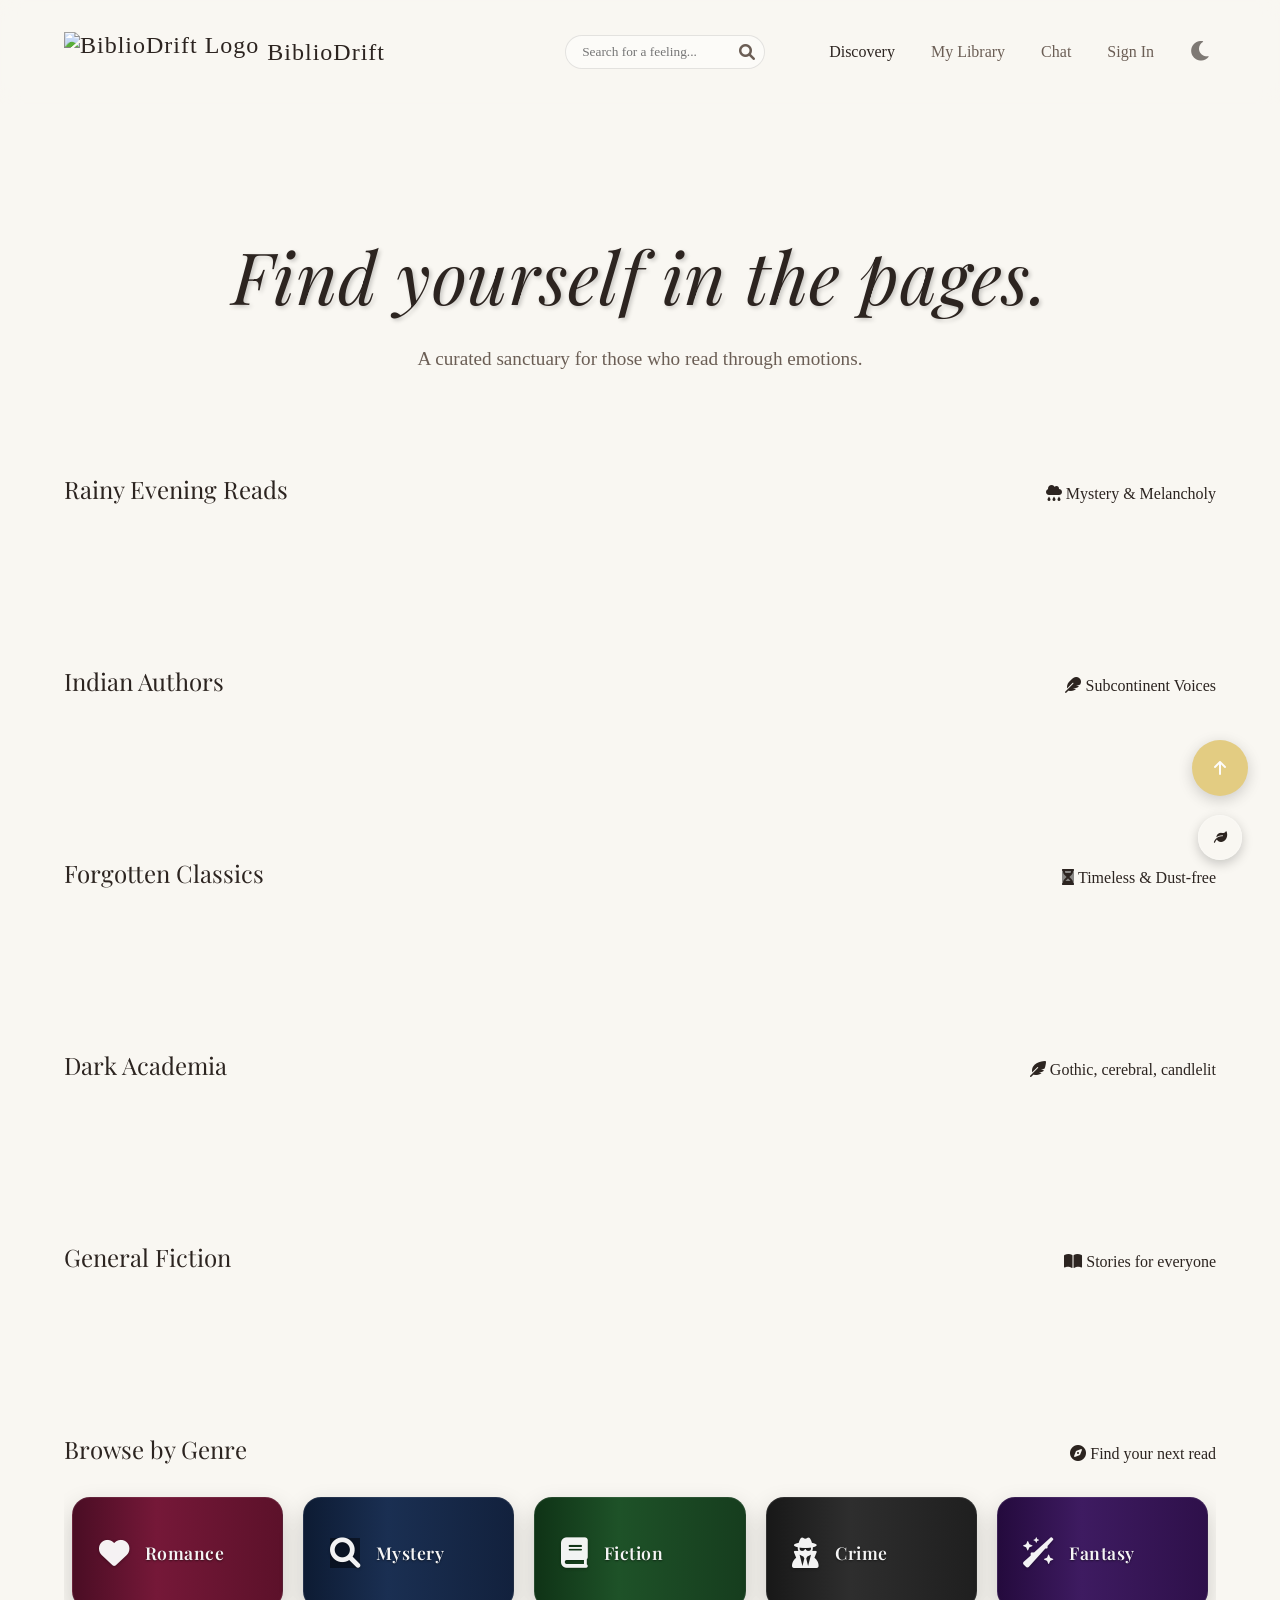
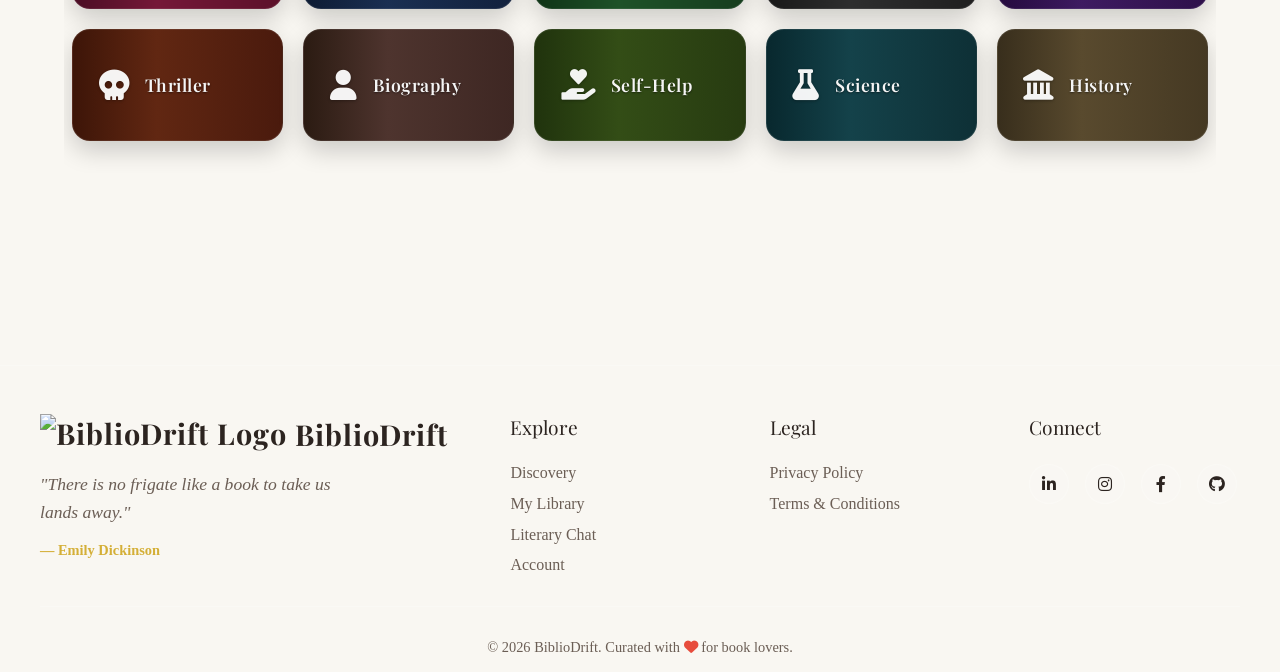
==== frontend/pages/index.html @ 77a17949 "Merge branch 'main' into 673" ====
<!doctype html>
<html lang="en">

<head>
  <meta charset="UTF-8" />
  <script>
    (function () {
      const theme = localStorage.getItem('bibliodrift_theme');
      if (theme === 'night') {
        document.documentElement.setAttribute('data-theme', 'night');
      }
    })();
  </script>
  <script src="https://unpkg.com/dexie/dist/dexie.js"></script>

  <script src="../js/db.js"></script>

  <script src="../js/app.js"></script>
  <script src="../js/library-3d.js"></script>
  <script src="https://unpkg.com/dexie/dist/dexie.js"></script>
  <meta name="viewport" content="width=device-width, initial-scale=1.0" />
  <!-- Added SEO meta description to improve search engine discoverability and click-through rates -->
  <meta name="description" content="BiblioDrift — Discover books by mood, track your reading journey, and get AI-powered recommendations." />
  <title>BiblioDrift | Find yourself in the pages</title>
  <link rel="stylesheet" href="../css/style.css" />
  <link rel="stylesheet" href="../css/keyboard-shortcuts.css" />
  <link rel="manifest" href="/manifest.json">
  <!-- Fonts -->
  <link rel="preconnect" href="https://fonts.googleapis.com" />
  <link rel="preconnect" href="https://fonts.gstatic.com" crossorigin />
  <link
    href="https://fonts.googleapis.com/css2?family=Playfair+Display:ital,wght@0,400;0,600;1,400&family=Georgia&display=swap"
    rel="stylesheet" />
  <link rel="stylesheet" href="https://cdnjs.cloudflare.com/ajax/libs/font-awesome/6.0.0/css/all.min.css" />

  <!-- Security: DOMPurify for XSS prevention -->
  <script src="https://cdn.jsdelivr.net/npm/dompurify@3.0.6/dist/purify.min.js"></script>
  <link rel="icon" href="../assets/images/biblioDrift_favicon.png" type="image/png">
  <!-- PWA -->
  <link rel="manifest" href="/manifest.json">
  <meta name="theme-color" content="#2c2420">
  <meta name="apple-mobile-web-app-capable" content="yes">
  <meta name="apple-mobile-web-app-status-bar-style" content="black-translucent">
  <meta name="apple-mobile-web-app-title" content="BiblioDrift">
  <link rel="apple-touch-icon" href="../assets/images/biblioDrift_favicon.png">
</head>

<body>
  <header>
    <a href="index.html" class="logo">
      <img style="height: 40px" src="../assets/images/biblioDrift_favicon.png" alt="BiblioDrift Logo"> BiblioDrift
    </a>
    <div class="header-controls">
      <div class="search-bar">
        <input type="text" id="searchInput" class="search-input" placeholder="Search for a feeling...">
        <i class="fa-solid fa-search search-icon" id="searchIcon"></i>
      </div>
      <nav class="nav-links">
        <div class="tooltip">
          <a href="index.html" class="active">Discovery</a>
          <span class="tooltip-text"><i class="fa-solid fa-wand-magic-sparkles"></i> Explore books</span>
        </div>
        <div class="tooltip">
          <a href="library.html">My Library</a>
          <span class="tooltip-text"><i class="fa-solid fa-book"></i> My Library</span>
        </div>
        <div class="tooltip">
          <a href="chat.html">Chat</a>
          <span class="tooltip-text"><i class="fa-solid fa-comments"></i> Chat</span>
        </div>
        <!-- DYNAMIC AUTH LINK -->
        <div class="tooltip">
          <a href="auth.html" id="navAuthLink">Sign In</a>
          <span class="tooltip-text" id="navAuthTooltip"><i class="fa-solid fa-key"></i> Access account</span>
        </div>
      </nav>
      <button id="themeToggle" class="btn-icon" title="Toggle Theme">
        <i class="fa-solid fa-moon"></i>
      </button>
    </div>
  </header>

  <main>
    <section class="hero">
      <h1>Find yourself in the pages.</h1>
      <p>A curated sanctuary for those who read through emotions.</p>
    </section>

    <!-- SEARCH RESULTS SECTION (Initially Hidden) -->
    <section id="search-results-section" class="curated-section" hidden>
      <div class="section-header">
        <h2 id="search-query-display">Search Results</h2>
        <span><i class="fa-solid fa-magnifying-glass"></i> Exploring your query</span>
      </div>
      <div class="curated-row" id="search-results-grid">
        <!-- Dynamically Appended Books -->
      </div>
    </section>

    <!-- Curated Sections -->
    <section class="curated-section">
      <div class="section-header">
        <h2>Rainy Evening Reads</h2>
        <span><i class="fa-solid fa-cloud-rain"></i> Mystery & Melancholy</span>
      </div>
      <div class="curated-row" id="row-rainy"></div>
    </section>

    <section class="curated-section">
      <div class="section-header">
        <h2>Indian Authors</h2>
        <span><i class="fa-solid fa-feather"></i> Subcontinent Voices</span>
      </div>
      <div class="curated-row" id="row-indian"></div>
    </section>

    <section class="curated-section">
      <div class="section-header">
        <h2>Forgotten Classics</h2>
        <span><i class="fa-solid fa-hourglass"></i> Timeless & Dust-free</span>
      </div>
      <div class="curated-row" id="row-classics"></div>
    </section>

    <section class="curated-section">
      <div class="section-header">
        <h2>Dark Academia</h2>
        <span><i class="fa-solid fa-feather-pointed"></i> Gothic, cerebral, candlelit</span>
      </div>
      <div class="curated-row" id="row-dark-academia"></div>
    </section>

    <section class="curated-section">
      <div class="section-header">
        <h2>General Fiction</h2>
        <span><i class="fa-solid fa-book-open"></i> Stories for everyone</span>
      </div>
      <div class="curated-row" id="row-fiction"></div>
    </section>

    <!-- Genre Grid Section -->
    <section class="curated-section genre-section">
      <div class="section-header">
        <h2>Browse by Genre</h2>
        <span><i class="fa-solid fa-compass"></i> Find your next read</span>
      </div>
      <div class="genre-grid" id="genre-grid">
        <div class="genre-card" data-genre="romance"><i class="fa-solid fa-heart"></i><span>Romance</span></div>
        <div class="genre-card" data-genre="mystery"><i class="fa-solid fa-magnifying-glass"></i><span>Mystery</span>
        </div>
        <div class="genre-card" data-genre="fiction"><i class="fa-solid fa-book"></i><span>Fiction</span></div>
        <div class="genre-card" data-genre="crime"><i class="fa-solid fa-user-secret"></i><span>Crime</span></div>
        <div class="genre-card" data-genre="fantasy"><i class="fa-solid fa-wand-sparkles"></i><span>Fantasy</span></div>
        <div class="genre-card" data-genre="thriller"><i class="fa-solid fa-skull"></i><span>Thriller</span></div>
        <div class="genre-card" data-genre="biography"><i class="fa-solid fa-user"></i><span>Biography</span></div>
        <div class="genre-card" data-genre="self-help"><i
            class="fa-solid fa-hand-holding-heart"></i><span>Self-Help</span></div>
        <div class="genre-card" data-genre="science"><i class="fa-solid fa-flask"></i><span>Science</span></div>
        <div class="genre-card" data-genre="history"><i class="fa-solid fa-landmark"></i><span>History</span></div>
      </div>
    </section>

    <!-- Genre Modal -->
    <dialog id="genre-modal" class="genre-modal">
      <div class="genre-modal-content">
        <div class="genre-modal-header">
          <h2 id="genre-modal-title">Genre Books</h2>
          <button class="close-genre-modal" id="close-genre-modal"><i class="fa-solid fa-xmark"></i></button>
        </div>
        <div class="genre-modal-body">
          <div class="genre-books-grid" id="genre-books-grid"></div>
        </div>
      </div>
    </dialog>

    <!-- Book Details Modal -->
    <dialog id="book-details-modal" class="glass-modal">
      <div class="modal-content">
        <button class="close-modal-btn" id="closeModalBtn"><i class="fa-solid fa-xmark"></i></button>
        <div class="modal-body">
          <div class="modal-media"><img id="modal-img" src="" alt="Book Cover" /></div>
          <div class="modal-info">
            <h2 id="modal-title">Book Title</h2>
            <p id="modal-author" class="modal-subtitle">Author Name</p>
            <div class="ai-insight-box">
              <div class="ai-header"><i class="fa-solid fa-wand-magic-sparkles"></i><span>AI Insight</span></div>
              <div id="modal-summary">
                <div class="text-skeleton skeleton"></div>
                <div class="text-skeleton skeleton" style="width: 90%"></div>
                <div class="text-skeleton skeleton" style="width: 70%"></div>
              </div>
            </div>
            <div class="modal-actions">
              <button id="modal-add-btn" class="btn-primary"><i class="fa-regular fa-heart"></i> Add to Library</button>
              <button id="modal-preview-btn" class="btn-preview"><i class="fa-solid fa-book-open"></i> Preview</button>
              <button id="modal-share-btn" class="btn-secondary modal-share-btn"><i class="fa-solid fa-share-nodes"></i>
                Share</button>
            </div>
          </div>
        </div>
      </div>
    </dialog>
  </main>


<!--The footer is being called usingt footer.js.-->
  <script src="../js/config.js"></script>
  <script src="../js/app.js"></script>
  <script src="../js/book-preview.js"></script>
  <script src="../js/footer.js"></script>
  <script src="../script/header-scroll.js"></script>


  <!-- Back to Top Button -->
  <button id="backToTop" class="btn-icon back-to-top" title="Back to Top" onclick="window.scrollTo({top: 0, behavior: 'smooth'});">
    <i class="fa-solid fa-arrow-up"></i>
  </button>

  <!-- Ambient Sanctuary UI -->
  <div class="ambient-sanctuary">
    <button id="ambientToggle" title="Ambient Sanctuary">
      <i class="fa-solid fa-leaf"></i>
    </button>
    <div id="ambientPanel" class="ambient-panel">
      <h3 style="color: var(--text-main) !important;">Ambient Sanctuary</h3>
      <div class="ambient-option">
        <span style="color: var(--text-main) !important;"><i class="fa-solid fa-cloud-rain"></i> Rainy Evening</span>
        <label class="switch">
          <input type="checkbox" id="rainToggle">
          <span class="slider"></span>
        </label>
      </div>
      <div class="ambient-option">
        <span style="color: var(--text-main) !important;"><i class="fa-solid fa-fire"></i> Cozy Fireplace</span>
        <label class="switch">
          <input type="checkbox" id="fireToggle">
          <span class="slider"></span>
        </label>
      </div>
      <div class="ambient-option">
        <span style="color: var(--text-main) !important;"><i class="fa-solid fa-water"></i> Calm Ocean Waves</span>
        <label class="switch">
          <input type="checkbox" id="oceanToggle">
          <span class="slider"></span>
        </label>
      </div>
      <div class="ambient-option">
        <span style="color: var(--text-main) !important;"><i class="fa-solid fa-bolt"></i> Stormy Rain</span>
        <label class="switch">
          <input type="checkbox" id="stormToggle">
          <span class="slider"></span>
        </label>
      </div>
      <div class="volume-control">
        <label for="ambientVolume" style="color: var(--text-main) !important;"><i class="fa-solid fa-volume-high"></i> Volume</label>
        <input type="range" id="ambientVolume" min="0" max="1" step="0.1" value="0.5" style="width: 100%;">
      </div>
    </div>
  </div>

  <script src="../js/ambient.js"></script>
  <script src="../js/security.js"></script>
  <script src="../js/pwa.js"></script>

</body>

</html>
---- frontend/css/style.css ----
:root {
    /* Fix: WCAG AA Contrast Floor - Issue #534 */
.glass-panel,
.book-tooltip,
.book-detail-modal,
[class*="glass"] {
    background: rgba(0, 0, 0, 0.45) !important;
    backdrop-filter: blur(12px);
    -webkit-backdrop-filter: blur(12px);
}
    /* Day Theme (Default) */
    --bg-color: #f9f7f2;
    --header-bg: rgba(249, 247, 242, 0.8);
    --text-main: #2c2420;
    --text-muted: #6b5e55;
    --accent-gold: #d4af37;
    --wood-dark: #5d4037;
    --wood-light: #8d6e63;
    --glass-bg: rgba(255, 255, 255, 0.1);
    --glass-border: rgba(255, 255, 255, 0.2);
    --shadow-soft: 0 10px 30px rgba(0, 0, 0, 0.05);
    --input-bg: rgba(255, 255, 255, 0.5);
    --input-border: rgba(0, 0, 0, 0.1);
    --book-bg: #fff;
    --paper-color: #fffdf9;

    /* Vibe Colors */
    --vibe-mystery: #78909c;
    --vibe-romance: #ef9a9a;
    --vibe-classic: #a1887f;

    /* Dimensions */
    --book-width: 160px;
    --book-height: 240px;
    --book-thick: 40px;
}

[data-theme="night"] {
    /* Night Theme (Dark Wood) */
    --bg-color: #1e1a18;
    --header-bg: rgba(30, 26, 24, 0.85);
    --text-main: #e0d5cb;
    --text-muted: #a89a8e;
    --accent-gold: #fccb4e;
    --wood-dark: #3e2723;
    --wood-light: #5d4037;
    --glass-bg: rgba(0, 0, 0, 0.3);
    --glass-border: rgba(255, 255, 255, 0.05);
    --shadow-soft: 0 10px 40px rgba(0, 0, 0, 0.4);
    --input-bg: rgba(0, 0, 0, 0.2);
    --input-border: rgba(255, 255, 255, 0.1);
    --book-bg: #2c2420;
    --paper-color: #e0d5cb;
}

* {
    box-sizing: border-box;
    margin: 0;
    padding: 0;
}

html {
    scroll-behavior: smooth;
    transition: background-color 0.4s ease, color 0.4s ease;
}

body {
    background-color: var(--bg-color);
    color: var(--text-main);
    font-family: "Georgia", serif;
    /* Classic serif for books */
    overflow-x: hidden;
    min-height: 100vh;
    transition: background-color 0.4s ease, color 0.4s ease, border-color 0.4s ease, box-shadow 0.4s ease;
}

/* Explicit night-mode overrides — bulletproof fallback */
[data-theme="night"] body,
html[data-theme="night"],
html[data-theme="night"] body {
    background-color: #1e1a18 !important;
    color: #fff5f5 !important;
}

[data-theme="night"] header {
    background: rgba(30, 26, 24, 0.85) !important;
}

[data-theme="night"] .search-input,
[data-theme="night"] input {
    background: rgba(0, 0, 0, 0.2) !important;
    color: #e0d5cb !important;
    border-color: rgba(255, 255, 255, 0.1) !important;
}


/* Global Wooden Scrollbar Styling */
::-webkit-scrollbar {
    width: 12px;
}

::-webkit-scrollbar-track {
    background: var(--bg-color);
}

::-webkit-scrollbar-thumb {
    background: linear-gradient(180deg, var(--wood-dark), var(--wood-light));
    border-radius: 6px;
    border: 2px solid var(--bg-color);
}

::-webkit-scrollbar-thumb:hover {
    background: linear-gradient(180deg, var(--wood-light), var(--wood-dark));
    box-shadow: inset 0 0 6px rgba(0, 0, 0, 0.3);
}

h1,
h2,
h3 {
    font-weight: normal;
    font-family: "Playfair Display", serif;
    /* Elegant headings */
}

/* --- Layout --- */
header {
    padding: 2rem 4rem;
    display: flex;
    justify-content: space-between;
    align-items: center;
    position: sticky;
    top: 0;
    z-index: 100;
    background: var(--header-bg);
    backdrop-filter: blur(10px);
    transition: background-color 0.4s ease, color 0.4s ease, backdrop-filter 0.4s ease;
}

.header-controls {
    display: flex;
    align-items: center;
    gap: 2rem;
}

.search-bar {
    position: relative;
    display: flex;
    align-items: center;
}

.search-input {
    background: var(--input-bg);
    border: 1px solid var(--input-border);
    padding: 0.5rem 1rem;
    border-radius: 20px;
    font-family: "Georgia", serif;
    width: 200px;
    transition: all 0.4s ease;
    outline: none;
    color: var(--text-main);
}

.search-input:focus {
    background: var(--book-bg);
    width: 300px;
    box-shadow: var(--shadow-soft);
}

.search-icon {
    position: absolute;
    right: 10px;
    color: var(--text-muted);
    cursor: pointer;
    transition: color 0.3s ease;
}

.search-icon:hover {
    color: var(--text-main);
}

.logo {
    font-size: 1.5rem;
    letter-spacing: 1px;
    color: var(--text-main);
    text-decoration: none;
    display: flex;
    align-items: center;
    gap: 0.5rem;
}

.nav-links a {
    text-decoration: none;
    color: var(--text-muted);
    margin-left: 2rem;
    transition: color 0.3s ease;
}

.nav-links a:hover,
.nav-links a.active {
    color: var(--text-main);
}

/* === ANIMATED HOVER TOOLTIPS FOR NAVIGATION (NEW) === */
.tooltip {
    position: relative;
    display: inline-block;
}

.tooltip-text {
    position: absolute;
    left: 50%;
    bottom: calc(100% + 8px);
    transform: translateX(-50%) scale(0.95) translateY(6px);
    padding: 10px 14px;
    background: #fffaf3;
    color: #2b2b2b;
    font-size: 13px;
    font-weight: 500;
    white-space: nowrap;
    border-radius: 10px;
    box-shadow: 0 8px 20px rgba(0, 0, 0, 0.15);
    border: 1px solid rgba(0, 0, 0, 0.08);
    opacity: 0;
    visibility: hidden;
    pointer-events: none;
    transition: all 0.25s ease;
    z-index: 9999;
}

.tooltip-text::after {
    content: "";
    position: absolute;
    top: 100%;
    left: 50%;
    transform: translateX(-50%) rotate(45deg);
    width: 12px;
    height: 12px;
    background: #fffaf3;
    border-left: 1px solid rgba(0, 0, 0, 0.08);
    border-bottom: 1px solid rgba(0, 0, 0, 0.08);
}

.tooltip:hover .tooltip-text {
    opacity: 1;
    visibility: visible;
    transform: translateX(-40%) scale(1) translateY(0);
}

.tooltip-text i {
    margin-right: 5px;
    color: var(--accent-gold);
}

main {
    padding: 2rem 4rem;
    max-width: 1400px;
    margin: 0 auto;
    width: 100%;
    overflow-x: hidden;
}

/* --- Hero --- */
.hero {
    text-align: center;
    padding: 6rem 1rem;
    animation: heroFade 1s ease-out;
}

@keyframes heroFade {
    from {
        opacity: 0;
        transform: translateY(15px);
    }

    to {
        opacity: 1;
        transform: translateY(0);
    }
}


.hero h1 {
    font-size: clamp(2.5rem, 8vw, 4.5rem);
    margin-bottom: 1.5rem;
    font-style: italic;
    line-height: 1.2;
    letter-spacing: 0.5px;
    text-shadow: 2px 2px 4px rgba(0, 0, 0, 0.2);
}

.hero p {
    color: var(--text-muted);
    font-size: 1.2rem;
    line-height: 1.8;
    max-width: 55ch;
    margin: 0 auto;
}

/* --- Curated Tables (Horizontal Scroll) --- */
.curated-section {
    margin-bottom: 6rem;
    width: 100%;
    overflow-x: hidden;
}

.section-header {
    margin-: 0 1rem 0.5rem 1rem;
    display: flex;
    justify-content: space-between;
    align-items: baseline;
    flex-wrap: wrap;
    gap: 1rem
    justify-content: space-between;
    align-items: baseline;
}

.curated-row {
    display: flex;
    gap: 3rem;
    padding: 2rem 1rem;
    overflow-x: auto;
    overflow-y: hidden;
    /* Allow horizontal scrolling on mobile */
    perspective: 1000px;
    -webkit-overflow-scrolling: touch;
    scroll-behavior: smooth;
    flex-wrap: nowrap;
}

/* --- 3D Book Component --- */
.book-scene {
    width: var(--book-width);
    height: var(--book-height);
    perspective: 1000px;
    cursor: pointer;
    flex-shrink: 0;
    min-width: var(--book-width);
}

.book {
    width: 100%;
    height: 100%;
    position: relative;
    transform-style: preserve-3d;
    /* Bouncy cozy feel */
    transform-origin: center center -20px;
    /* Pivot inside the book */
    animation: floatIn 0.8s ease-out backwards;
}

@keyframes floatIn {
    from {
        opacity: 0;
        transform: translateY(50px) scale(0.9);
    }

    to {
        opacity: 1;
        transform: translateY(0) scale(1);
    }
}

.book.flipped {
    transform: rotateY(180deg) scale(1.2) translateZ(50px);
    /* Expand and bring closer */
    z-index: 100;
}

/* Book Faces */
.book__face {
    position: absolute;
    width: 100%;
    height: 100%;
    backface-visibility: hidden;
    /* Hide back when front is clear */
    border-radius: 4px 8px 8px 4px;
    box-shadow: 5px 5px 15px rgba(0, 0, 0, 0.15);
}

.book__face--front {
    background: var(--book-bg);
    transform: rotateY(0deg);
    z-index: 2;
}

.book__face--front img {
    width: 100%;
    height: 100%;
    object-fit: cover;
    border-radius: 4px 8px 8px 4px;
}

.book__face--back {
    transform: rotateY(180deg);
    background: var(--paper-color);
    /* Paper color */
    padding: 1.5rem;
    display: flex;
    flex-direction: column;
    justify-content: space-between;
    border: 1px solid var(--glass-border);
    z-index: 1;
    color: #2c2420;
    /* Keep text dark for paper feel even in night mode */
}

/* The Spine */
.book__face--spine {
    position: absolute;
    width: var(--book-thick);
    height: 100%;
    left: 0;
    top: 0;
    transform: rotateY(-90deg) translateZ(calc(var(--book-thick) / 2));
}

/* Improved 3D Box Model */
/* Re-defining .book for proper thickness volume */
.book {
    transform-origin: center center -20px;
    /* Pivot inside the book */
}

.book__face--front {
    transform: translateZ(20px);
}

.book__face--back {
    transform: rotateY(180deg) translateZ(20px);
}

.book__face--spine {
    width: 40px;
    height: 100%;
    background: #333;
    /* Default spine color */
    transform: rotateY(-90deg) translateZ(20px);
    /* Adjust positioning to be flush left of front face */
    left: -20px;
    /* Half thickness */
}

.book__face--right {
    /* Pages */
    width: 40px;
    height: 100%;
    background: linear-gradient(to right, #fff, #f0f0f0 20%, #fff 40%);
    transform: rotateY(90deg) translateZ(140px);
    /* Width - half thickness */
    left: auto;
    right: -20px;
}

/* Hover Effect: Pull out */
.book-scene:hover .book:not(.flipped) {
    transform: translateZ(30px) translateY(-10px) rotateY(-10deg);
}

/* Glassmorphism Overlay (Quick view) */
.glass-overlay {
    position: absolute;
    bottom: 10px;
    left: 10px;
    right: 10px;
    background: rgba(255, 255, 255, 0.7);
    backdrop-filter: blur(8px);
    padding: 0.5rem;
    border-radius: 6px;
    opacity: 0;
    transform: translateY(10px);
    transition: all 0.3s ease;
    pointer-events: none;
    /* Let clicks pass to book */
}

.book-scene:hover .glass-overlay {
    opacity: 1;
    transform: translateY(0);
}

/* Back of book content */
.handwritten-note {
    font-family: "Courier New", Courier, monospace;
    /* Placeholder for handwriting font */
    color: var(--text-muted);
    font-size: 0.9rem;
    line-height: 1.4;
    background: #fffdc2;
    padding: 10px;
    transform: rotate(-2deg);
    box-shadow: 2px 2px 5px rgba(0, 0, 0, 0.1);
    margin-bottom: 1rem;
}

/* Read details Button */
.read-details-btn {
    background-color: #3e2723; 
    color: #fffdf9;
    border: 1px solid var(--accent-gold);
    padding: 6px 16px; 
    border-radius: 6px;
    font-family: 'Playfair Display', 'Georgia', serif;
    font-size: 0.82rem;
    cursor: pointer;
    display: flex;
    align-items: center;
    justify-content: center;
    gap: 6px; 
    margin: 8px auto 14px auto;
    width: 96%; 
    box-shadow: 0 3px 6px rgba(0, 0, 0, 0.15);
    transition: background-color 0.2s ease-in-out;
    white-space: nowrap; 
}

.read-details-btn:hover {
    background-color: #5d4037;
}

.book__face--back .book-actions {
    justify-content: space-around;
    padding: 0 10px;
    width: 100%;
    margin-bottom: -6px;
}

.book-actions {
    display: flex;
    gap: 0.35rem;
    justify-content: center;
    align-items: center;
    width: 100%;
}

.btn-icon {
    border: none;
    background: none;
    cursor: pointer;
    font-size: 1rem;
    padding: 0.15rem 0.25rem;
    opacity: 0.6;
    transition: opacity 0.2s, transform 0.12s;
}

.btn-icon:hover {
    opacity: 1;
    transform: scale(1.08);
}

/* --- Virtual Shelves --- */
.shelves-container {
    width: 100%;
    overflow-x: hidden;
    display: flex;
    flex-direction: column;
    gap: 4rem;
    padding: 2rem 0;
}

.shelf-row {
    position: relative;
    padding: 0 2rem 1.5rem 2rem;
    /* Realistic Wood Texture Gradient */
    background:
        repeating-linear-gradient(90deg,
            transparent 0,
            transparent 4px,
            rgba(0, 0, 0, 0.02) 5px,
            transparent 10px),
        linear-gradient(to bottom, #5d4037 0%, #3e2723 100%);
    border-bottom: 25px solid #281a15;
    /* Thicker front lip */
    border-radius: 4px;
    box-shadow:
        0 20px 20px -10px rgba(0, 0, 0, 0.3),
        inset 0 2px 20px rgba(0, 0, 0, 0.2);
    display: flex;
    align-items: flex-end;
    gap: 1.5rem;
    /* More spacing for expanded books */
    min-height: 280px;
    flex-wrap: nowrap;
    overflow-x: auto;
    -webkit-overflow-scrolling: touch;
}

.shelf-row::after {
    /* Depth shadow on wall behind books */
    content: "";
    position: absolute;
    bottom: 25px;
    /* Above bottom lip */
    left: 0;
    right: 0;
    height: 100%;
    z-index: -1;
    background: linear-gradient(to bottom,
            rgba(0, 0, 0, 0.1),
            rgba(0, 0, 0, 0.4));
    pointer-events: none;
}

.shelf-label {
    position: absolute;
    top: -20px;
    left: 0;
    font-size: 1.2rem;
    color: var(--wood-light);
    font-style: italic;
}

/* --- Mood Analysis Styles --- */

/* Mood Tags on Book Covers */
.mood-tags {
    position: absolute;
    top: 5px;
    left: 5px;
    display: flex;
    flex-direction: column;
    gap: 2px;
}

.mood-tag {
    background: rgba(0, 0, 0, 0.7);
    color: white;
    padding: 2px 6px;
    border-radius: 10px;
    font-size: 0.7rem;
    font-weight: bold;
    text-transform: capitalize;
}

/* Mood-specific colors */
.mood-cozy {
    background: #8d6e63 !important;
}

.mood-dark {
    background: #424242 !important;
}

.mood-mysterious {
    background: #5e35b1 !important;
}

.mood-romantic {
    background: #e91e63 !important;
}

.mood-adventurous {
    background: #ff5722 !important;
}

.mood-melancholy {
    background: #607d8b !important;
}

.mood-uplifting {
    background: #4caf50 !important;
}

.mood-intense {
    background: #f44336 !important;
}

.mood-whimsical {
    background: #9c27b0 !important;
}

.mood-thought-provoking {
    background: #795548 !important;
}

/* Glass overlay mood tags */
.glass-mood-tags {
    margin-top: 0.5rem;
    display: flex;
    gap: 0.25rem;
    flex-wrap: wrap;
}

.glass-mood-tag {
    background: rgba(255, 255, 255, 0.3);
    padding: 1px 4px;
    border-radius: 8px;
    font-size: 0.6rem;
    text-transform: capitalize;
}

/* Back of book mood analysis */
.mood-analysis {
    margin-top: 1rem;
    padding-top: 0.5rem;
    border-top: 1px solid rgba(0, 0, 0, 0.1);
}

.mood-tags-back {
    display: flex;
    gap: 0.25rem;
    flex-wrap: wrap;
    margin-top: 0.25rem;
}

.mood-tag-small {
    background: var(--accent-gold);
    color: white;
    padding: 1px 4px;
    border-radius: 6px;
    font-size: 0.6rem;
    text-transform: capitalize;
}

/* Mood Analysis Modal */
.mood-modal {
    position: fixed;
    top: 0;
    left: 0;
    width: 100%;
    height: 100%;
    background: rgba(0, 0, 0, 0.7);
    display: flex;
    justify-content: center;
    align-items: center;
    z-index: 1000;
    backdrop-filter: blur(5px);
}

.mood-modal-content {
    background: var(--book-bg);
    border-radius: 12px;
    max-width: 500px;
    width: 90%;
    max-height: 80vh;
    overflow-y: auto;
    box-shadow: var(--shadow-soft);
    border: 1px solid var(--glass-border);
    display: flex;
    flex-direction: column;
}

.mood-modal-header {
    padding: 1.5rem;
    border-bottom: 1px solid var(--glass-border);
    display: flex;
    justify-content: space-between;
    align-items: center;
}

.mood-modal-header h3 {
    margin: 0;
    color: var(--text-main);
}

.close-modal {
    background: none;
    border: none;
    font-size: 1.5rem;
    cursor: pointer;
    color: var(--text-muted);
    padding: 0;
    width: 30px;
    height: 30px;
    display: flex;
    align-items: center;
    justify-content: center;
}

.close-modal:hover {
    color: var(--text-main);
}

.mood-modal-body {
    padding: 1.5rem;
}

.mood-section {
    margin-bottom: 1.5rem;
}

.mood-section h4 {
    margin: 0 0 0.5rem 0;
    color: var(--text-main);
    font-size: 1rem;
}

/* Sentiment Bar */
.sentiment-bar {
    width: 100%;
    height: 8px;
    background: #e0e0e0;
    border-radius: 4px;
    overflow: hidden;
    margin: 0.5rem 0;
}

.sentiment-fill {
    height: 100%;
    background: linear-gradient(to right, #f44336, #ff9800, #4caf50);
    transition: width 0.3s ease;
}

/* Large mood tags in modal */
.mood-tags-large {
    display: flex;
    gap: 0.5rem;
    flex-wrap: wrap;
}

.mood-tag-large {
    padding: 0.5rem 1rem;
    border-radius: 20px;
    font-size: 0.9rem;
    font-weight: bold;
    color: white;
    text-transform: capitalize;
}

/* Vibe quote styling */
.vibe-quote {
    background: var(--paper-color);
    padding: 1rem;
    border-radius: 8px;
    font-style: italic;
    color: #2c2420;
    border-left: 4px solid var(--accent-gold);
    margin: 0.5rem 0;
}

/* Mood button in book actions */
.mood-btn {
    color: var(--accent-gold) !important;
}

.mood-btn:hover {
    color: var(--wood-dark) !important;
    transform: scale(1.1);
}

/* Responsive mood modal */
@media (max-width: 768px) {
    .mood-modal-content {
        width: 95%;
        margin: 1rem;
    }

    .mood-tags-large {
        flex-direction: column;
    }

    .mood-tag-large {
        text-align: center;
    }
}

/* Utilities */
.hidden {
    display: none !important;
}

/* --- Constellation View --- */
.constellation-container {
    width: 100%;
    min-height: 600px;
    margin-top: 2rem;
    position: relative;
    border-radius: 12px;
    overflow: hidden;
    animation: fadeIn 0.5s ease;
}

.view-toggles button {
    cursor: pointer;
    transition: all 0.3s ease;
}

.view-toggles .active-view {
    box-shadow: 0 4px 15px rgba(0, 0, 0, 0.2);
    transform: scale(1.05);
}

.fade-in {
    animation: fadeIn 1s ease;
}

@keyframes fadeIn {
    from {
        opacity: 0;
        transform: translateY(10px);
    }

    to {
        opacity: 1;
        transform: translateY(0);
    }
}

/* Theme Toggle Button Enhancement */
#themeToggle {
    font-size: 1.4rem;
    color: var(--text-main);
    cursor: pointer;
    transition:
        transform 0.3s ease,
        color 0.3s ease;
}

#themeToggle:hover {
    transform: rotate(15deg) scale(1.1);
    color: var(--accent-gold);
}


.footer {
    min-height: 120px;
    width: 100%;
    background-color: #222;
    display: flex;
    flex-direction: column;
    justify-content: center;
    align-items: center;
    gap: 1.2rem;
    padding: 2rem 0;
    margin-top: 4rem;
}

.social_icons {
    display: flex;
    gap: 2rem;
    z-index: 999;
}

.social_icons a {
    color: var(--accent-gold);
    font-size: 2rem;
    transition:
        transform 0.3s ease,
        color 0.3s ease;
    text-decoration: none;
}

.social_icons a:hover {
    color: white;
    transform: translateY(-5px);
}

.reading-progress {
    margin-top: 0.75rem;
    opacity: 0.85;
}

.progress-slider {
    width: 100%;
    accent-color: var(--accent-gold);
}

.reading-progress small {
    font-size: 0.7rem;
    opacity: 0.7;
}

/* --- Glass Modal --- */
.glass-modal {
    margin: auto;
    width: 90%;
    max-width: 900px;
    background: transparent;
    border: none;
    padding: 0;
    overflow: visible;
    max-height: 95vh;
}

.glass-modal::backdrop {
    background: rgba(0, 0, 0, 0.4);
    backdrop-filter: blur(5px);
}

.modal-content {
    background: rgba(255, 255, 255, 0.65);
    backdrop-filter: blur(20px);
    -webkit-backdrop-filter: blur(20px);
    border: 1px solid var(--glass-border);
    border-radius: 20px;
    box-shadow: 0 25px 50px -12px rgba(0, 0, 0, 0.25);
    padding: 2.5rem;
    position: relative;
    overflow: hidden;
    overflow-y: auto;
    animation: modalIn 0.4s cubic-bezier(0.175, 0.885, 0.32, 1.275);
    max-height: 90vh;
}

[data-theme="night"] .modal-content {
    background: rgba(30, 26, 24, 0.8);
    border: 1px solid rgba(255, 255, 255, 0.1);
}

@keyframes modalIn {
    from {
        opacity: 0;
        transform: scale(0.9) translateY(20px);
    }

    to {
        opacity: 1;
        transform: scale(1) translateY(0);
    }
}

.close-modal-btn {
    position: absolute;
    top: 1.5rem;
    right: 1.5rem;
    background: var(--glass-bg);
    border: none;
    width: 2.5rem;
    height: 2.5rem;
    border-radius: 50%;
    cursor: pointer;
    font-size: 1.2rem;
    color: var(--text-muted);
    transition: all 0.2s;
    display: flex;
    justify-content: center;
    align-items: center;
    z-index: 10;
}

.close-modal-btn:hover {
    background: var(--accent-gold);
    color: #fff;
    transform: rotate(90deg);
}

.modal-body {
    display: grid;
    grid-template-columns: 300px 1fr;
    gap: 3rem;
}

.modal-media {
    display: flex;
    justify-content: center;
    align-items: center;
}

.modal-media img {
    width: 100%;
    height: auto;
    border-radius: 12px;
    box-shadow: 10px 10px 30px rgba(0, 0, 0, 0.2);
    transform: rotate(-3deg);
    transition: transform 0.3s;
}

.modal-media img:hover {
    transform: rotate(0) scale(1.02);
}

.modal-info {
    display: flex;
    flex-direction: column;
    gap: 1.5rem;
}

.modal-info h2 {
    font-size: 2.5rem;
    line-height: 1.2;
    margin-bottom: 0;
}

.modal-subtitle {
    font-size: 1.2rem;
    color: var(--text-muted);
    font-style: italic;
    margin-top: -1rem;
}

/* AI Insight Box */
.ai-insight-box {
    background: #fdfaf5;
    border: 1px solid rgba(212, 175, 55, 0.2);
    border-left: 4px solid var(--accent-gold);
    padding: 1.2rem 1.5rem;
    border-radius: 12px;
    margin-top: 1.5rem;
    box-shadow: 0 2px 8px rgba(0,0,0,0.03);
}

#modal-ai-note {
    font-family: "Georgia", serif;
    font-style: italic;
    color: #4a3f35 !important; /* Dark brown for high contrast */
    line-height: 1.6;
    font-size: 1.05rem;
    display: block;
}

[data-theme="night"] .ai-insight-box {
    background: linear-gradient(135deg,
            rgba(255, 255, 255, 0.05),
            rgba(0, 0, 0, 0.2));
}

.ai-insight-box::before {
    content: "";
    position: absolute;
    top: 0;
    left: 0;
    right: 0;
    height: 2px;
    background: linear-gradient(90deg,
            transparent,
            var(--accent-gold),
            transparent);
    opacity: 0.5;
}

.ai-header {
    display: flex;
    align-items: center;
    gap: 0.8rem;
    font-family: "Courier New", monospace;
    /* Tech feel */
    font-weight: bold;
    color: var(--accent-gold);
    margin-bottom: 1rem;
    text-transform: uppercase;
    letter-spacing: 1px;
    font-size: 0.9rem;
}

#modal-summary {
    line-height: 1.6;
    color: var(--text-main);
}

.modal-actions {
    margin-top: auto;
    display: flex;
    gap: 1rem;
}

.btn-primary {
    background: var(--text-main);
    color: var(--bg-color);
    border: none;
    padding: 1rem 2rem;
    border-radius: 30px;
    font-family: "Georgia", serif;
    font-size: 1.1rem;
    cursor: pointer;
    transition: all 0.3s;
    display: flex;
    align-items: center;
    gap: 0.8rem;
}

.btn-primary:hover {
    background: var(--accent-gold);
    color: #fff;
    transform: translateY(-2px);
    box-shadow: 0 5px 15px rgba(0, 0, 0, 0.1);
}

/* Responsive Modal */
@media (max-width: 768px) {
    .modal-body {
        grid-template-columns: 1fr;
    }

    .modal-media img {
        max-width: 200px;
        transform: rotate(0);
    }

    .modal-content {
        padding: 1.5rem;
    }

    .modal-info h2 {
        font-size: 1.8rem;
    }

    .ai-insight-box {
        padding: 1rem 1.2rem;
    }

    #modal-ai-note {
        font-size: 0.95rem;
    }

    .modal-actions {
        flex-direction: column;
        width: 100%;
    }

    .btn-primary,
    .btn-secondary,
    .btn-preview {
        width: 100%;
    }
}

/* ===== CHAT INTERFACE STYLES ===== */

.chat-container {
    max-width: 900px;
    margin: 0 auto;
    height: calc(100vh - 80px);
    display: flex;
    flex-direction: column;
    background: var(--glass-bg);
    backdrop-filter: blur(20px);
    border: 1px solid var(--glass-border);
    border-radius: 20px;
    overflow: hidden;
    box-shadow: var(--shadow-soft);
}

.chat-header {
    padding: 20px 25px;
    background: var(--glass-bg);
    border-bottom: 1px solid var(--glass-border);
    display: flex;
    justify-content: space-between;
    align-items: center;
}

.bookseller-info {
    display: flex;
    align-items: center;
    gap: 15px;
}

.bookseller-avatar {
    width: 50px;
    height: 50px;
    background: var(--accent-gold);
    border-radius: 50%;
    display: flex;
    align-items: center;
    justify-content: center;
    color: var(--wood-dark);
    font-size: 20px;
    box-shadow: 0 4px 15px rgba(212, 175, 55, 0.3);
}

.bookseller-details h2 {
    font-family: 'Playfair Display', serif;
    color: var(--text-main);
    font-size: 1.4rem;
    margin-bottom: 4px;
}

.status {
    display: flex;
    align-items: center;
    gap: 8px;
    color: var(--text-muted);
    font-size: 0.9rem;
}

.status-dot {
    width: 8px;
    height: 8px;
    background: #4caf50;
    border-radius: 50%;
    animation: pulse 2s infinite;
}

@keyframes pulse {

    0%,
    100% {
        opacity: 1;
    }

    50% {
        opacity: 0.5;
    }
}

.chat-actions {
    display: flex;
    gap: 10px;
}

.action-btn {
    width: 40px;
    height: 40px;
    background: var(--glass-bg);
    border: 1px solid var(--glass-border);
    border-radius: 10px;
    color: var(--text-muted);
    cursor: pointer;
    transition: all 0.3s ease;
    display: flex;
    align-items: center;
    justify-content: center;
}

.action-btn:hover {
    background: var(--accent-gold);
    color: var(--wood-dark);
    transform: translateY(-2px);
}

.chat-messages {
    flex: 1;
    overflow-y: auto;
    padding: 20px 25px;
    display: flex;
    flex-direction: column;
    gap: 20px;
}

.message {
    display: flex;
    gap: 12px;
    max-width: 80%;
}

.message.user-message {
    align-self: flex-end;
    flex-direction: row-reverse;
}

.message-avatar {
    width: 35px;
    height: 35px;
    border-radius: 50%;
    display: flex;
    align-items: center;
    justify-content: center;
    font-size: 14px;
    flex-shrink: 0;
}

.bookseller-message .message-avatar {
    background: var(--accent-gold);
    color: var(--wood-dark);
}

.user-message .message-avatar {
    background: var(--wood-light);
    color: var(--paper-color);
}

.message-content {
    flex: 1;
}

.message-bubble {
    background: var(--glass-bg);
    border: 1px solid var(--glass-border);
    border-radius: 18px;
    padding: 15px 18px;
    backdrop-filter: blur(10px);
    box-shadow: 0 4px 15px rgba(0, 0, 0, 0.1);
}

.user-message .message-bubble {
    background: var(--accent-gold);
    color: var(--wood-dark);
    border-color: var(--accent-gold);
}

.message-bubble p {
    margin-bottom: 8px;
    line-height: 1.5;
    color: var(--text-main);
}

.user-message .message-bubble p {
    color: var(--wood-dark);
}

.message-bubble p:last-child {
    margin-bottom: 0;
}

.message-time {
    font-size: 0.75rem;
    color: var(--text-muted);
    margin-top: 5px;
    text-align: left;
}

.user-message .message-time {
    text-align: right;
}

.quick-suggestions {
    padding: 15px 25px;
    border-top: 1px solid var(--glass-border);
    background: var(--glass-bg);
}

.suggestions-header {
    font-size: 0.9rem;
    color: var(--text-muted);
    margin-bottom: 12px;
}

.suggestions-list {
    display: flex;
    gap: 10px;
    flex-wrap: wrap;
}

.suggestion-btn {
    background: var(--glass-bg);
    border: 1px solid var(--glass-border);
    border-radius: 20px;
    padding: 8px 15px;
    color: var(--text-main);
    cursor: pointer;
    transition: all 0.3s ease;
    font-size: 0.85rem;
    display: flex;
    align-items: center;
    gap: 6px;
    backdrop-filter: blur(10px);
}

.suggestion-btn:hover {
    background: var(--accent-gold);
    color: var(--wood-dark);
    transform: translateY(-2px);
    box-shadow: 0 4px 15px rgba(212, 175, 55, 0.3);
}

.chat-input-container {
    padding: 20px 25px;
    border-top: 1px solid var(--glass-border);
    background: var(--glass-bg);
}

.chat-input-wrapper {
    display: flex;
    gap: 12px;
    align-items: flex-end;
    background: var(--input-bg);
    border: 1px solid var(--input-border);
    border-radius: 20px;
    padding: 12px 15px;
    backdrop-filter: blur(10px);
}

#chatInput {
    flex: 1;
    background: transparent;
    border: none;
    outline: none;
    color: var(--text-main);
    font-size: 1rem;
    line-height: 1.4;
    resize: none;
    min-height: 24px;
    max-height: 120px;
    font-family: inherit;
}

#chatInput::placeholder {
    color: var(--text-muted);
}

.send-btn {
    width: 40px;
    height: 40px;
    background: var(--accent-gold);
    border: none;
    border-radius: 50%;
    color: var(--wood-dark);
    cursor: pointer;
    transition: all 0.3s ease;
    display: flex;
    align-items: center;
    justify-content: center;
    flex-shrink: 0;
}

.send-btn:hover {
    transform: scale(1.1);
    box-shadow: 0 4px 15px rgba(212, 175, 55, 0.4);
}

.send-btn:disabled {
    opacity: 0.5;
    cursor: not-allowed;
    transform: none;
}

.input-hint {
    margin-top: 8px;
    font-size: 0.8rem;
    color: var(--text-muted);
    display: flex;
    align-items: center;
    gap: 6px;
}

/* Book Recommendations in Chat */
.book-recommendation {
    margin: 15px 0;
    padding: 15px;
    background: var(--glass-bg);
    border: 1px solid var(--glass-border);
    border-radius: 12px;
    backdrop-filter: blur(10px);
}

.book-rec-header {
    display: flex;
    justify-content: space-between;
    align-items: center;
    margin-bottom: 12px;
}

.book-rec-title {
    font-weight: 600;
    color: var(--text-main);
    font-size: 0.95rem;
}

.book-rec-count {
    font-size: 0.8rem;
    color: var(--text-muted);
    background: var(--glass-bg);
    padding: 4px 8px;
    border-radius: 10px;
}

.book-rec-grid {
    display: grid;
    grid-template-columns: repeat(auto-fill, minmax(120px, 1fr));
    gap: 12px;
}

.book-rec-item {
    background: var(--glass-bg);
    border: 1px solid var(--glass-border);
    border-radius: 8px;
    padding: 10px;
    text-align: center;
    cursor: pointer;
    transition: all 0.3s ease;
    backdrop-filter: blur(5px);
}

.book-rec-item:hover {
    transform: translateY(-3px);
    box-shadow: 0 6px 20px rgba(0, 0, 0, 0.15);
    border-color: var(--accent-gold);
}

.book-rec-cover {
    width: 60px;
    height: 90px;
    background: var(--book-bg);
    border-radius: 4px;
    margin: 0 auto 8px;
    display: flex;
    align-items: center;
    justify-content: center;
    overflow: hidden;
    box-shadow: 0 2px 8px rgba(0, 0, 0, 0.1);
    flex-shrink: 0;
}

.book-rec-cover img {
    width: 100%;
    height: 100%;
    object-fit: cover;
}

.book-rec-cover i {
    font-size: 24px;
    color: var(--text-muted);
}

.book-rec-info h4 {
    font-size: 0.8rem;
    color: var(--text-main);
    margin-bottom: 4px;
    line-height: 1.2;
    display: -webkit-box;
    -webkit-line-clamp: 2;
    line-clamp: 2;
    -webkit-box-orient: vertical;
    overflow: hidden;
}

.book-rec-info p {
    font-size: 0.7rem;
    color: var(--text-muted);
    display: -webkit-box;
    -webkit-line-clamp: 1;
    line-clamp: 1;
    -webkit-box-orient: vertical;
    overflow: hidden;
}

/* Emotion Tags & Mood Filtering */
.emotion-tags-container {
    display: flex;
    flex-wrap: wrap;
    gap: 8px;
    margin: 12px 0;
}

.emotion-tag {
    background: var(--glass-bg);
    border: 1px solid var(--glass-border);
    border-radius: 16px;
    padding: 4px 12px;
    font-size: 0.75rem;
    color: var(--text-main);
    cursor: pointer;
    transition: all 0.2s ease;
    display: flex;
    align-items: center;
    gap: 6px;
}

.emotion-tag:hover {
    background: rgba(255, 255, 255, 0.1);
    border-color: var(--accent-gold);
}

.emotion-tag.active {
    background: var(--accent-gold);
    color: #000;
    border-color: var(--accent-gold);
}

.mood-selector-modal {
    margin-top: 16px;
    padding: 16px;
    background: rgba(0, 0, 0, 0.2);
    border-radius: 12px;
    border: 1px solid var(--glass-border);
}

.mood-selector-title {
    font-family: 'Playfair Display', serif;
    font-size: 1rem;
    margin-bottom: 12px;
    color: var(--accent-gold);
}

.mood-grid {
    display: grid;
    grid-template-columns: repeat(auto-fill, minmax(100px, 1fr));
    gap: 10px;
}

.mood-item {
    padding: 8px;
    border-radius: 8px;
    background: var(--glass-bg);
    border: 1px solid var(--glass-border);
    text-align: center;
    cursor: pointer;
    transition: transform 0.2s;
}

.mood-item:hover {
    transform: scale(1.05);
    border-color: var(--accent-gold);
}

.mood-item i {
    display: block;
    font-size: 1.2rem;
    margin-bottom: 4px;
}

.mood-item span {
    font-size: 0.7rem;
    text-transform: uppercase;
    letter-spacing: 0.5px;
}

/* Typing Indicator */
.typing-indicator {
    display: flex;
    align-items: center;
    gap: 12px;
    max-width: 80%;
}

.typing-indicator .message-avatar {
    width: 35px;
    height: 35px;
    background: var(--accent-gold);
    color: var(--wood-dark);
    border-radius: 50%;
    display: flex;
    align-items: center;
    justify-content: center;
    font-size: 14px;
}

.typing-bubble {
    background: var(--glass-bg);
    border: 1px solid var(--glass-border);
    border-radius: 18px;
    padding: 15px 18px;
    backdrop-filter: blur(10px);
    display: flex;
    align-items: center;
    gap: 4px;
}

.typing-dot {
    width: 8px;
    height: 8px;
    background: var(--text-muted);
    border-radius: 50%;
    animation: typing 1.4s infinite ease-in-out;
}

.typing-dot:nth-child(2) {
    animation-delay: 0.2s;
}

.typing-dot:nth-child(3) {
    animation-delay: 0.4s;
}

@keyframes typing {

    0%,
    60%,
    100% {
        transform: translateY(0);
        opacity: 0.4;
    }

    30% {
        transform: translateY(-10px);
        opacity: 1;
    }
}

/* Responsive Design */
@media (max-width: 768px) {
    .chat-container {
        height: calc(100vh - 60px);
        border-radius: 0;
        margin: 0;
    }

    .chat-header {
        padding: 15px 20px;
    }

    .bookseller-details h2 {
        font-size: 1.2rem;
    }

    .chat-messages {
        padding: 15px 20px;
    }

    .message {
        max-width: 90%;
    }

    .suggestions-list {
        flex-direction: column;
    }

    .suggestion-btn {
        justify-content: center;
    }

    .book-rec-grid {
        grid-template-columns: repeat(auto-fill, minmax(100px, 1fr));
        gap: 8px;
    }
}

@media (max-width: 480px) {
    .chat-header {
        padding: 12px 15px;
    }

    .bookseller-avatar {
        width: 40px;
        height: 40px;
        font-size: 16px;
    }

    .bookseller-details h2 {
        font-size: 1.1rem;
    }

    .chat-messages {
        padding: 12px 15px;
    }

    .chat-input-container {
        padding: 15px;
    }

    .book-rec-grid {
        grid-template-columns: repeat(2, 1fr);
    }
}

/* ===== GENRE SECTION STYLES ===== */
.genre-grid {
display: grid;
   
    grid-template-columns: repeat(auto-fill, minmax(180px, 1fr));
    gap: 1.25rem;
    padding: 2rem 0.5rem
}

/* Genre Card - Vintage Book Spine Look */
/* Genre Card - Compact Vintage Rectangular Look */
.genre-card {
    display: flex;
    flex-direction: row;
    /* Horizontal layout */
    align-items: center;
    justify-content: flex-start;
    gap: 1rem;
    padding: 1.35rem 1.6rem;
    cursor: pointer;
    transition: all 0.3s cubic-bezier(0.23, 1, 0.32, 1);

    /* Rectangular Shape */
    border-radius: 18px;
    box-shadow: 0 10px 24px rgba(0, 0, 0, 0.18);

    min-height: 112px;
    position: relative;
    overflow: hidden;
    border: 1px solid rgba(255, 255, 255, 0.08);
    backdrop-filter: blur(10px);
}

/* Remove gold lines for cleaner small look */
.genre-card::before,
.genre-card::after {
    display: none;
}

.genre-card i {
    font-size: 1.9rem;
    margin-bottom: 0;
    margin-right: 0;
    color: rgba(255, 255, 255, 0.95);
    /* Bright White/Gold */
    text-shadow: 0 1px 3px rgba(0, 0, 0, 0.3);
    transition: transform 0.3s ease;
    flex-shrink: 0;
}

.genre-card span {
    font-family: 'Playfair Display', serif;
    font-size: 1.1rem;
    font-weight: 600;
    color: #f5f5f5;
    text-transform: capitalize;
    /* Easier to read */
    letter-spacing: 0.5px;
    text-shadow: 0 1px 2px rgba(0, 0, 0, 0.5);
    text-align: left;
    writing-mode: horizontal-tb;
    /* Horizontal Text */
    transform: none;
    line-height: 1.2;
}

.genre-card:hover {
    transform: translateY(-6px);
    box-shadow: 0 16px 30px rgba(0, 0, 0, 0.28);
    z-index: 10;
}

.genre-card:hover i {
    transform: scale(1.1);
    color: #fff;
}

/* Genre Card Colors - Vintage Leather Palette (Deep & Dark) */

/* Romance: Deep Burgundy (Vintage Red) */
.genre-card[data-genre="romance"] {
    background: linear-gradient(90deg, #4a0d24 0%, #751838 40%, #5c112a 100%);
}

/* Mystery: Midnight Navy */
.genre-card[data-genre="mystery"] {
    background: linear-gradient(90deg, #0d1b33 0%, #1a2f52 40%, #12213d 100%);
}

/* Fiction: Classic Dark Green */
.genre-card[data-genre="fiction"] {
    background: linear-gradient(90deg, #0f3316 0%, #1e5228 40%, #163d1e 100%);
}

/* Crime: Charcoal Black */
.genre-card[data-genre="crime"] {
    background: linear-gradient(90deg, #181818 0%, #2e2e2e 40%, #1f1f1f 100%);
}

/* Fantasy: Deep Royal Purple */
.genre-card[data-genre="fantasy"] {
    background: linear-gradient(90deg, #240a3d 0%, #3e1b61 40%, #2e104a 100%);
}

/* Thriller: Burnt Rust/Dark Terracotta */
.genre-card[data-genre="thriller"] {
    background: linear-gradient(90deg, #3d1508 0%, #612712 40%, #4a1a0d 100%);
}

/* Biography: Old Leather Brown */
.genre-card[data-genre="biography"] {
    background: linear-gradient(90deg, #2b1b12 0%, #4e342e 40%, #3e2723 100%);
}

/* Self-Help: Olive Drab */
.genre-card[data-genre="self-help"] {
    background: linear-gradient(90deg, #20330d 0%, #334d16 40%, #273b11 100%);
}

/* Science: Dark Slate/Teal */
.genre-card[data-genre="science"] {
    background: linear-gradient(90deg, #08282e 0%, #14424a 40%, #0e3036 100%);
}

/* History: Worn Bronze/Brown */
.genre-card[data-genre="history"] {
    background: linear-gradient(90deg, #382e1c 0%, #594a2e 40%, #453923 100%);
}

/* Genre Modal Start */

/* Genre Modal */
.genre-modal {
    position: fixed;
    top: 0;
    left: 0;
    width: 100%;
    height: 100%;
    background: rgba(0, 0, 0, 0.6);
    backdrop-filter: blur(8px);
    -webkit-backdrop-filter: blur(8px);
    border: none;
    padding: 0;
    max-width: 100%;
    max-height: 100%;
    z-index: 10000;
}

.genre-modal::backdrop {
    background: transparent;
}

.genre-modal-content {
    background: var(--bg-color);
    width: 90%;
    max-width: 1100px;
    max-height: 85vh;
    margin: 5vh auto;
    border-radius: 24px;
    overflow: hidden;
    box-shadow: 0 25px 80px rgba(0, 0, 0, 0.3);
    display: flex;
    flex-direction: column;
}

.genre-modal-header {
    display: flex;
    justify-content: space-between;
    align-items: center;
    padding: 1.5rem 2rem;
    border-bottom: 1px solid rgba(0, 0, 0, 0.1);
    background: linear-gradient(to bottom, var(--card-bg), transparent);
}

.genre-modal-header h2 {
    font-family: 'Playfair Display', serif;
    font-size: 1.75rem;
    color: var(--text-main);
    margin: 0;
}

.close-genre-modal {
    background: none;
    border: none;
    font-size: 1.5rem;
    color: var(--text-main);
    cursor: pointer;
    padding: 0.5rem;
    border-radius: 50%;
    transition: all 0.2s ease;
}

.close-genre-modal:hover {
    background: rgba(0, 0, 0, 0.1);
    transform: rotate(90deg);
}

.genre-modal-body {
    padding: 2rem;
    overflow-y: auto;
    flex: 1;
}

/* Genre Books Grid */
.genre-books-grid {
    display: grid;
    grid-template-columns: repeat(auto-fill, minmax(140px, 1fr));
    gap: 1.5rem;
    padding: 2rem;
    perspective: 1000px;
    justify-items: center;
    width: 100%;
    max-width: 100%;
}

.genre-book-card {
    background: var(--card-bg);
    border-radius: 12px;
    overflow: hidden;
    transition: all 0.3s ease;
    cursor: pointer;
    box-shadow: 0 4px 15px rgba(0, 0, 0, 0.1);
}

.genre-book-card:hover {
    transform: translateY(-5px);
    box-shadow: 0 12px 30px rgba(0, 0, 0, 0.2);
}

.genre-book-card img {
    width: 100%;
    height: 200px;
    object-fit: cover;
}

.genre-book-info {
    padding: 1rem;
}

.genre-book-info h4 {
    font-family: 'Playfair Display', serif;
    font-size: 0.95rem;
    font-weight: 600;
    color: var(--text-main);
    margin: 0 0 0.25rem 0;
    display: -webkit-box;
    -webkit-line-clamp: 2;
    line-clamp: 2;
    -webkit-box-orient: vertical;
    overflow: hidden;
}

.genre-book-info p {
    font-size: 0.8rem;
    color: var(--text-secondary);
    margin: 0;
}

.genre-loading {
    grid-column: 1 / -1;
    display: flex;
    flex-direction: column;
    align-items: center;
    justify-content: center;
    padding: 3rem;
    color: var(--text-secondary);
    gap: 1rem;
}

.genre-loading i {
    font-size: 2rem;
    color: var(--accent-gold);
}

/* Genre Responsive */
@media (max-width: 900px) {
    .genre-grid {
        grid-template-columns: repeat(auto-fit, minmax(160px, 1fr));
    }
}

@media (max-width: 600px) {
    .genre-grid {
        grid-template-columns: repeat(auto-fit, minmax(140px, 1fr));
        gap: 0.9rem;
    }

    .genre-card {
        min-height: 96px;
        padding: 1rem 1rem;
        gap: 0.85rem;
    }

    .genre-card i {
        font-size: 1.5rem;
    }

    .genre-card span {
        font-size: 0.85rem;
    }

    .genre-modal-content {
        width: 95%;
        max-height: 90vh;
        margin: 2.5vh auto;
    }

    .genre-books-grid {
        grid-template-columns: repeat(2, 1fr);
        gap: 1rem;
    }
}

/* ===== 3D BOOKSHELF STYLES =====  */

/* Main bookshelf container with perspective */
.bookshelf-3d-container {
    perspective: 1200px;
    perspective-origin: center 40%;
    padding: 2rem 0;
    min-height: 400px;
    display: flex;
    flex-direction: column;
}

/* Empty State Placeholder */
.library-empty-state {
    text-align: center;
    padding: 4rem 2rem;
    background: var(--glass-bg);
    backdrop-filter: blur(10px);
    border: 1px solid var(--glass-border);
    border-radius: 20px;
    max-width: 600px;
    margin: 2rem auto;
    animation: fadeIn 0.8s ease-out;
    display: flex;
    flex-direction: column;
    align-items: center;
    box-shadow: var(--shadow-soft);
}

.empty-state-icon {
    font-size: 4rem;
    color: var(--accent-gold);
    margin-bottom: 1.5rem;
    opacity: 0.8;
}

.library-empty-state h2 {
    font-size: 2rem;
    margin-bottom: 1rem;
    font-family: 'Playfair Display', serif;
    font-style: italic;
}

.library-empty-state p {
    color: var(--text-muted);
    font-size: 1.1rem;
    line-height: 1.6;
    max-width: 40ch;
    margin-bottom: 1rem;
}

/* Individual shelf section */
.shelf-section-3d {
    margin-bottom: 4rem;
    position: relative;
    padding-top: 2rem;
    border-top: 4px solid #3e2723;
}

.shelf-section-3d:first-child {
    border-top: none;
    padding-top: 0;
}

.shelf-section-3d .shelf-label {
    position: relative;
    top: auto;
    left: auto;
    margin-bottom: 1.5rem;
    font-size: 1.4rem;
    color: var(--text-main);
    font-style: italic;
    font-family: 'Playfair Display', serif;
    display: flex;
    align-items: center;
    gap: 0.5rem;
    padding-bottom: 0.5rem;
    border-bottom: 2px solid #4e342e;
}

/* 3D Wooden Bookshelf */
.bookshelf-3d {
    position: relative;
    transform-style: preserve-3d;
    transform: rotateX(2deg);
    min-height: 350px;
    padding: 30px 40px 20px;
    margin: 0 -20px;

    /* Realistic wood texture */
    background:
        repeating-linear-gradient(90deg,
            transparent 0,
            transparent 3px,
            rgba(0, 0, 0, 0.03) 3px,
            transparent 8px),
        repeating-linear-gradient(0deg,
            transparent 0,
            transparent 50px,
            rgba(0, 0, 0, 0.02) 50px,
            transparent 100px),
        linear-gradient(to bottom,
            #6d4c3d 0%,
            #5d4037 15%,
            #4e342e 50%,
            #3e2723 85%,
            #2c1810 100%);

    border-radius: 4px;
    box-shadow:
        inset 0 5px 15px rgba(0, 0, 0, 0.4),
        inset 0 -3px 10px rgba(255, 255, 255, 0.05),
        0 20px 40px rgba(0, 0, 0, 0.3),
        0 5px 15px rgba(0, 0, 0, 0.2);
}

/* Back wall of shelf */
.bookshelf-3d::before {
    content: '';
    position: absolute;
    top: 0;
    left: 0;
    right: 0;
    bottom: 25px;
    background:
        linear-gradient(to bottom,
            rgba(0, 0, 0, 0.3) 0%,
            rgba(0, 0, 0, 0.1) 100%);
    border-radius: 4px 4px 0 0;
    z-index: -1;
}

/* Front lip of shelf */
.bookshelf-3d::after {
    content: '';
    position: absolute;
    bottom: 0;
    left: -5px;
    right: -5px;
    height: 25px;
    background:
        linear-gradient(to bottom,
            #4e342e 0%,
            #3e2723 40%,
            #2c1810 100%);
    border-radius: 0 0 6px 6px;
    box-shadow:
        0 8px 20px rgba(0, 0, 0, 0.4),
        inset 0 2px 5px rgba(255, 255, 255, 0.1);
    transform: translateZ(20px);
}

/* Books container */
.books-row-3d {
    display: flex;
    align-items: flex-end;
    gap: 0;
    height: 300px;
    padding-bottom: 10px;
    transform-style: preserve-3d;
    position: relative;
    z-index: 1;
}

/* Individual book spine - tilted LEFT like real books */
.book-spine-3d {
    position: relative;
    transform-style: preserve-3d;
    cursor: pointer;
    transition: all 0.4s cubic-bezier(0.23, 1, 0.32, 1);
    transform-origin: bottom left;
    /* Tilt books to the LEFT (negative rotateZ) */
    transform: rotateZ(-8deg) rotateY(-5deg);
    /* Small gap between books */
    margin-right: 3px;
}

.book-spine-3d:last-child {
    margin-right: 0;
}

.book-spine-3d:nth-child(even) {
    transform: rotateZ(-6deg) rotateY(-4deg);
}

.book-spine-3d:nth-child(3n) {
    transform: rotateZ(-10deg) rotateY(-6deg);
}

.book-spine-3d:nth-child(4n) {
    transform: rotateZ(-7deg) rotateY(-3deg);
}

/* Book spine face (what you see) */
.spine-face {
    height: 100%;
    width: 100%;
    border-radius: 2px 4px 4px 2px;
    display: flex;
    flex-direction: column;
    justify-content: flex-start;
    align-items: center;
    padding: 12px 3px;
    position: relative;
    overflow: visible;
    box-shadow:
        inset 0 0 20px rgba(0, 0, 0, 0.2),
        2px 0 8px rgba(0, 0, 0, 0.3);

    /* Subtle texture overlay */
    background-image:
        linear-gradient(to right,
            rgba(0, 0, 0, 0.15) 0%,
            rgba(255, 255, 255, 0.1) 50%,
            rgba(0, 0, 0, 0.1) 100%);
    background-blend-mode: overlay;
}

/* Book spine text */
.spine-title {
    writing-mode: vertical-rl;
    text-orientation: mixed;
    transform: rotate(180deg);
    font-family: 'Georgia', serif;
    font-size: 0.85rem;
    font-weight: 700;
    color: inherit;
    text-align: center;
    line-height: 1.15;
    flex: 1;
    display: flex;
    align-items: center;
    justify-content: center;
    overflow: visible;
    white-space: nowrap;
    letter-spacing: 0.5px;
    text-shadow: 0 1px 3px rgba(0, 0, 0, 0.4);
    padding: 5px 2px;
}

.spine-author {
    writing-mode: vertical-rl;
    text-orientation: mixed;
    transform: rotate(180deg);
    font-family: 'Georgia', serif;
    font-size: 0.6rem;
    font-weight: 500;
    opacity: 0.9;
    margin-top: 8px;
    text-shadow: 0 1px 2px rgba(0, 0, 0, 0.3);
    white-space: nowrap;
}

/* Book edge (pages) - hidden for tighter packing */
.book-edge {
    display: none;
}

/* Book cover (top of book when viewed from above) */
.book-top {
    position: absolute;
    top: -6px;
    left: 0;
    right: -8px;
    height: 6px;
    background: linear-gradient(to right,
            var(--spine-color, #5d4037) 0%,
            var(--spine-color, #5d4037) calc(100% - 8px),
            #3e2723 calc(100% - 8px),
            #3e2723 100%);
    transform: rotateX(90deg) translateZ(3px);
    border-radius: 2px 2px 0 0;
}

/* Hover effect - book stands up straight and pulls forward */
.book-spine-3d:hover {
    transform: rotateZ(0deg) rotateY(0deg) translateZ(20px) translateY(-10px);
    z-index: 100;
}

.book-spine-3d:hover .spine-face {
    box-shadow:
        inset 0 0 20px rgba(0, 0, 0, 0.2),
        5px 10px 30px rgba(0, 0, 0, 0.4),
        0 0 15px rgba(212, 175, 55, 0.3);
}

/* Book tooltip */
.book-tooltip {
    position: fixed;
    background: rgba(255, 255, 255, 0.98);
    backdrop-filter: blur(20px);
    -webkit-backdrop-filter: blur(20px);
    border: 1px solid rgba(0, 0, 0, 0.1);
    border-radius: 16px;
    padding: 1.25rem;
    min-width: 280px;
    max-width: 320px;
    box-shadow:
        0 20px 60px rgba(0, 0, 0, 0.2),
        0 8px 25px rgba(0, 0, 0, 0.15);
    z-index: 10000;
    pointer-events: none;
    opacity: 0;
    transform: translateY(10px) scale(0.95);
    transition: all 0.3s cubic-bezier(0.23, 1, 0.32, 1);
}

/* Fix: Ensure light text in day theme for contrast with dark background override */
.book-tooltip .tooltip-title,
.book-tooltip .tooltip-author,
.book-tooltip .tooltip-rating-text,
.book-tooltip .tooltip-description {
    color: #f5f5f5 !important;
}

[data-theme="night"] .book-tooltip {
    background: rgba(44, 36, 32, 0.98);
    border: 1px solid rgba(255, 255, 255, 0.1);
}

.book-tooltip.visible {
    opacity: 1;
    transform: translateY(0) scale(1);
}

.tooltip-header {
    display: flex;
    gap: 1rem;
    margin-bottom: 0.75rem;
}

.tooltip-cover {
    width: 60px;
    height: 85px;
    border-radius: 4px;
    object-fit: cover;
    box-shadow: 0 4px 12px rgba(0, 0, 0, 0.15);
    flex-shrink: 0;
}

.tooltip-info {
    flex: 1;
    min-width: 0;
}

.tooltip-title {
    font-family: 'Playfair Display', serif;
    font-size: 1.1rem;
    font-weight: 600;
    color: var(--text-main);
    margin-bottom: 0.25rem;
    line-height: 1.3;
}

.tooltip-author {
    font-size: 0.9rem;
    color: var(--text-muted);
    font-style: italic;
    margin-bottom: 0.5rem;
}

.tooltip-rating {
    display: flex;
    align-items: center;
    gap: 0.5rem;
    font-size: 0.85rem;
}

.tooltip-stars {
    color: var(--accent-gold);
    letter-spacing: 2px;
}

.tooltip-rating-text {
    color: var(--text-muted);
}

.tooltip-description {
    font-size: 0.85rem;
    color: var(--text-muted);
    line-height: 1.5;
    display: -webkit-box;
    -webkit-line-clamp: 3;
    line-clamp: 3;
    -webkit-box-orient: vertical;
    overflow: hidden;
    border-top: 1px solid rgba(0, 0, 0, 0.08);
    padding-top: 0.75rem;
    margin-top: 0.5rem;
}

[data-theme="night"] .tooltip-description {
    border-top-color: rgba(255, 255, 255, 0.08);
}

.tooltip-hint {
    font-size: 0.75rem;
    color: var(--accent-gold);
    text-align: center;
    margin-top: 0.75rem;
    opacity: 0.9;
}

/* Book Detail Modal */
.book-detail-modal {
    position: fixed;
    top: 0;
    left: 0;
    right: 0;
    bottom: 0;
    background: rgba(0, 0, 0, 0.6);
    backdrop-filter: blur(8px);
    -webkit-backdrop-filter: blur(8px);
    display: flex;
    justify-content: center;
    align-items: center;
    z-index: 10001;
    opacity: 0;
    visibility: hidden;
    transition: all 0.4s ease;
    padding: 2rem;
}

.book-detail-modal.active {
    opacity: 1;
    visibility: visible;
}

.book-detail-content {
    background: var(--bg-color);
    border-radius: 24px;
    max-width: 900px;
    width: 100%;
    max-height: 90vh;
    overflow-y: auto;
    box-shadow: 0 30px 80px rgba(0, 0, 0, 0.3);
    transform: translateY(30px) scale(0.95);
    transition: all 0.4s cubic-bezier(0.23, 1, 0.32, 1);
    position: relative;
}

.book-detail-modal.active .book-detail-content {
    transform: translateY(0) scale(1);
}

.modal-close-btn {
    position: absolute;
    top: 10px;
    right: 10px;
    width: 36px;
    height: 36px;
    font-size: 1rem;
    border-radius: 50%;
    background: var(--glass-bg);
    border: 1px solid var(--glass-border);
    cursor: pointer;
    display: flex;
    align-items: center;
    justify-content: center;
    font-size: 1.5rem;
    color: var(--text-muted);
    transition: all 0.3s ease;
    z-index: 10;
}

.modal-close-btn:hover {
    background: var(--accent-gold);
    color: white;
    transform: rotate(90deg);
}

.book-detail-grid {
    display: grid;
    grid-template-columns: 280px 1fr;
    gap: 3rem;
    padding: 2.5rem;
}

.book-cover-section {
    position: relative;
}

.book-cover-3d {
    position: relative;
    transform-style: preserve-3d;
    transform: perspective(800px) rotateY(-15deg);
    transition: transform 0.5s ease;
}

.book-cover-3d:hover {
    transform: perspective(800px) rotateY(-5deg);
}

.book-cover-image {
    width: 100%;
    height: auto;
    border-radius: 8px;
    box-shadow:
        15px 15px 40px rgba(0, 0, 0, 0.3),
        5px 5px 15px rgba(0, 0, 0, 0.2);
}

.book-cover-spine {
    position: absolute;
    left: -20px;
    top: 5px;
    bottom: 5px;
    width: 20px;
    background: linear-gradient(to right,
            rgba(0, 0, 0, 0.3),
            rgba(0, 0, 0, 0.1));
    border-radius: 4px 0 0 4px;
    transform: rotateY(-90deg) translateZ(10px);
}

.book-info-section {
    display: flex;
    flex-direction: column;
    gap: 1.5rem;
}

.book-title-large {
    font-family: 'Playfair Display', serif;
    font-size: 2.5rem;
    font-weight: 600;
    color: var(--text-main);
    line-height: 1.2;
    margin: 0;
}

.book-author-large {
    font-size: 1.25rem;
    color: var(--text-muted);
    font-style: italic;
    margin: 0;
}

.book-meta {
    display: flex;
    align-items: center;
    gap: 1.5rem;
    flex-wrap: wrap;
}

.book-rating-large {
    display: flex;
    align-items: center;
    gap: 0.75rem;
}

.rating-stars-large {
    font-size: 1.25rem;
    color: var(--accent-gold);
    letter-spacing: 3px;
}

.rating-score {
    font-size: 1.1rem;
    font-weight: 600;
    color: var(--text-main);
}

.rating-count {
    font-size: 0.9rem;
    color: var(--text-muted);
}

.book-categories {
    display: flex;
    gap: 0.5rem;
    flex-wrap: wrap;
}

.category-tag {
    background: var(--glass-bg);
    border: 1px solid var(--glass-border);
    padding: 0.4rem 0.8rem;
    border-radius: 20px;
    font-size: 0.8rem;
    color: var(--text-muted);
}

.book-description-section {
    padding-top: 1rem;
    border-top: 1px solid var(--glass-border);
}

.book-description-section h3 {
    font-family: 'Playfair Display', serif;
    font-size: 1.25rem;
    color: var(--text-main);
    margin-bottom: 1rem;
}

.book-description-text {
    font-size: 1rem;
    line-height: 1.8;
    color: var(--text-muted);
}

.book-reviews-section {
    padding-top: 1.5rem;
    border-top: 1px solid var(--glass-border);
}

.book-reviews-section h3 {
    font-family: 'Playfair Display', serif;
    font-size: 1.25rem;
    color: var(--text-main);
    margin-bottom: 1rem;
}

.review-item {
    background: var(--glass-bg);
    border: 1px solid var(--glass-border);
    border-radius: 12px;
    padding: 1.25rem;
    margin-bottom: 1rem;
}

.review-header {
    display: flex;
    justify-content: space-between;
    align-items: center;
    margin-bottom: 0.75rem;
}

.reviewer-name {
    font-weight: 600;
    color: var(--text-main);
}

.review-rating {
    color: var(--accent-gold);
    font-size: 0.9rem;
}

.review-text {
    font-size: 0.95rem;
    line-height: 1.6;
    color: var(--text-muted);
    font-style: italic;
}

.book-actions-section {
    display: flex;
    gap: 1rem;
    margin-top: auto;
    padding-top: 1.5rem;
}

.action-btn-primary {
    flex: 1;
    padding: 1rem 1.5rem;
    border-radius: 30px;
    border: none;
    font-family: 'Georgia', serif;
    font-size: 1rem;
    cursor: pointer;
    transition: all 0.3s ease;
    display: flex;
    align-items: center;
    justify-content: center;
    gap: 0.75rem;
}

.action-btn-primary.add-to-library {
    background: var(--accent-gold);
    color: var(--wood-dark);
}

.action-btn-primary.add-to-library:hover {
    background: #e6c44a;
    transform: translateY(-2px);
    box-shadow: 0 8px 25px rgba(212, 175, 55, 0.4);
}

.action-btn-primary.mark-read {
    background: var(--glass-bg);
    border: 2px solid var(--glass-border);
    color: var(--text-main);
}

.action-btn-primary.mark-read:hover {
    background: var(--wood-light);
    color: white;
    border-color: var(--wood-light);
}

/* Empty shelf state for 3D bookshelf */
.empty-shelf-3d {
    display: flex;
    align-items: center;
    justify-content: center;
    height: 180px;
    width: 100%;
    color: rgba(255, 255, 255, 0.6);
    font-style: italic;
    font-size: 1.1rem;
    text-shadow: 0 2px 4px rgba(0, 0, 0, 0.3);
}

/* Responsive styles for 3D bookshelf */
@media (max-width: 900px) {
    .book-detail-grid {
        grid-template-columns: 1fr;
        gap: 2rem;
    }

    .book-cover-section {
        max-width: 250px;
        margin: 0 auto;
    }

    .book-cover-3d {
        transform: perspective(800px) rotateY(0);
    }

    .book-title-large {
        font-size: 2rem;
        text-align: center;
    }

    .book-author-large {
        text-align: center;
    }

    .book-meta {
        justify-content: center;
    }
}

@media (max-width: 768px) {
    .bookshelf-3d {
        padding: 20px 25px 15px;
        transform: rotateX(0);
    }

    .books-row-3d {
        gap: 4px;
        height: 180px;
        overflow-x: auto;
        padding-bottom: 15px;
    }

    .book-spine-3d {
        transform: rotateY(-5deg);
        flex-shrink: 0;
    }

    .book-spine-3d:hover {
        transform: rotateY(-3deg) translateZ(15px) translateY(-10px);
    }

    .book-detail-content {
        border-radius: 20px 20px 0 0;
        max-height: 95vh;
    }

    .book-detail-grid {
        padding: 1.5rem;
    }

    .book-actions-section {
        flex-direction: column;
    }
}

@media (max-width: 480px) {
    .shelf-section-3d .shelf-label {
        font-size: 1.2rem;
    }

    .bookshelf-3d {
        padding: 15px 20px 10px;
        margin: 0 -10px;
    }

    .books-row-3d {
        height: 160px;
    }

    .spine-title {
        font-size: 0.65rem;
    }

    .spine-author {
        display: none;
    }

    .book-title-large {
        font-size: 1.5rem;
    }
}

/* --- Merge Conflict Resolution: Added styles from feat/issue-21-api-errors --- */
/* Empty State and Error Handling */
.empty-state {
    display: flex;
    flex-direction: column;
    align-items: center;
    justify-content: center;
    padding: 3rem 1rem;
    color: var(--text-muted, #888);
    text-align: center;
    width: 100%;
    min-height: 200px;
}

.empty-state i {
    font-size: 2.5rem;
    margin-bottom: 1rem;
    color: var(--accent-gold, #d4af37);
    opacity: 0.7;
}

.empty-state p {
    font-family: 'Playfair Display', serif;
    font-size: 1.1rem;
    margin: 0;
}

/* Toast Notifications */
.toast-notification {
    position: fixed;
    bottom: 20px;
    right: 20px;
    background: var(--header-bg, #fff);
    color: var(--text-main, #333);
    padding: 1rem 1.5rem;
    border-radius: 8px;
    box-shadow: 0 4px 12px rgba(0, 0, 0, 0.15);
    z-index: 1000;
    font-family: 'Georgia', serif;
    display: flex;
    align-items: center;
    gap: 10px;
    border-left: 4px solid var(--accent-gold);
    animation: slideIn 0.3s ease-out, fadeOut 0.3s ease-in 2.7s forwards;
}

.toast-notification.error {
    border-left-color: #d32f2f;
}

.toast-notification.info {
    border-left-color: var(--accent-gold);
}

@keyframes slideIn {
    from {
        transform: translateX(100%);
        opacity: 0;
    }

    to {
        transform: translateX(0);
        opacity: 1;
    }
}

@keyframes fadeOut {
    from {
        opacity: 1;
    }

    to {
        opacity: 0;
    }
}

/* ========================================= */
/*      BOOK SPINE VARIATIONS (#12)         */
/* ========================================= */

/* --- Textures --- */

/* Leather Texture: subtle noise */
.spine-texture-leather .spine-face {
    background-image:
        url("data:image/svg+xml,%3Csvg viewBox='0 0 200 200' xmlns='http://www.w3.org/2000/svg'%3E%3Cfilter id='noiseFilter'%3E%3CfeTurbulence type='fractalNoise' baseFrequency='0.8' numOctaves='3' stitchTiles='stitch'/%3E%3C/filter%3E%3Crect width='100%25' height='100%25' filter='url(%23noiseFilter)' opacity='0.15'/%3E%3C/svg%3E"),
        linear-gradient(to right, rgba(0, 0, 0, 0.3) 0%, rgba(255, 255, 255, 0.1) 40%, rgba(0, 0, 0, 0.2) 100%);
    background-blend-mode: overlay;
}

/* Cloth Texture: cross-hatch */
.spine-texture-cloth .spine-face {
    background-image:
        repeating-linear-gradient(45deg, rgba(0, 0, 0, 0.05) 0px, rgba(0, 0, 0, 0.05) 1px, transparent 1px, transparent 4px),
        repeating-linear-gradient(-45deg, rgba(0, 0, 0, 0.05) 0px, rgba(0, 0, 0, 0.05) 1px, transparent 1px, transparent 4px),
        linear-gradient(to right, rgba(0, 0, 0, 0.2) 0%, rgba(255, 255, 255, 0.1) 50%, rgba(0, 0, 0, 0.2) 100%);
}

/* Paper/Matte Texture: flat with slight gradient */
.spine-texture-paper .spine-face {
    background-image: linear-gradient(to right, rgba(0, 0, 0, 0.1) 0%, rgba(255, 255, 255, 0.05) 50%, rgba(0, 0, 0, 0.1) 100%);
}

/* Worn/Rough Texture: scratches */
.spine-texture-worn .spine-face {
    background-image:
        url("data:image/svg+xml,%3Csvg width='100' height='100' viewBox='0 0 100 100' xmlns='http://www.w3.org/2000/svg'%3E%3Cpath d='M10 10 L20 20 M50 50 L60 40 M80 20 L70 30' stroke='rgba(0,0,0,0.2)' stroke-width='1' fill='none'/%3E%3C/svg%3E"),
        linear-gradient(to bottom, rgba(0, 0, 0, 0.2) 0%, transparent 10%, transparent 90%, rgba(0, 0, 0, 0.2) 100%),
        linear-gradient(to right, rgba(0, 0, 0, 0.3) 0%, rgba(255, 255, 255, 0.05) 50%, rgba(0, 0, 0, 0.2) 100%);
}


/* --- Patterns (Gold details etc) --- */

.spine-pattern-bands::before {
    content: '';
    position: absolute;
    top: 15%;
    left: 0;
    right: 0;
    height: 3px;
    background: var(--accent-gold);
    box-shadow: 0 1px 2px rgba(0, 0, 0, 0.3);
    pointer-events: none;
}

.spine-pattern-bands::after {
    content: '';
    position: absolute;
    bottom: 20%;
    left: 0;
    right: 0;
    height: 3px;
    background: var(--accent-gold);
    box-shadow: 0 1px 2px rgba(0, 0, 0, 0.3);
    pointer-events: none;
}

.spine-pattern-frame::before {
    content: '';
    position: absolute;
    top: 10%;
    bottom: 15%;
    left: 6px;
    right: 6px;
    border: 1px solid rgba(255, 255, 255, 0.3);
    pointer-events: none;
}

.spine-pattern-ornament::before {
    content: '?';
    /* Floral heart ornament */
    position: absolute;
    bottom: 25%;
    left: 50%;
    transform: translateX(-50%);
    color: var(--accent-gold);
    font-size: 1.2rem;
    opacity: 0.8;
}

/* --- Typography Variations --- */

/* Standard Vertical (Default) */
.spine-title {
    writing-mode: vertical-rl;
    text-orientation: mixed;
    font-family: inherit;
    font-size: 0.9rem;
    font-weight: 600;
    letter-spacing: 0.5px;
    text-align: center;
    max-height: 75%;
    overflow: hidden;
    text-overflow: ellipsis;
    margin-top: auto;
    margin-bottom: auto;
    text-shadow: 0 1px 2px rgba(0, 0, 0, 0.3);
}

/* Serif Classic */
.font-serif .spine-title {
    font-family: 'Playfair Display', serif;
    font-style: italic;
    letter-spacing: 1px;
}

/* Sans Modern */
.font-sans .spine-title {
    font-family: 'Segoe UI', sans-serif;
    font-weight: 700;
    text-transform: uppercase;
    font-size: 0.8rem;
    letter-spacing: 1.5px;
}

/* Handwritten/Personal */
.font-hand .spine-title {
    font-family: 'Georgia', serif;
    /* Fallback for now */
    font-style: italic;
    font-weight: 400;
}

/* Rotated Upwards (European style) */
.title-rotate-up .spine-title {
    transform: rotate(180deg);
}

/* Stacked letters (for very short titles) */
.title-stacked .spine-title {
    writing-mode: horizontal-tb;
    word-break: break-all;
    width: 80%;
    font-size: 1.2rem;
    line-height: 1.1;
}

/* --- User Profile Styles --- */
.profile-header {
    background: linear-gradient(135deg, var(--header-bg), var(--bg-color));
    padding: 3rem 2rem;
    border-bottom: 1px solid var(--glass-border);
    display: flex;
    flex-direction: column;
    align-items: center;
    gap: 2rem;
}

.profile-card {
    background: var(--book-bg);
    border: 1px solid var(--glass-border);
    border-radius: 20px;
    padding: 2.5rem;
    display: flex;
    align-items: center;
    gap: 2rem;
    box-shadow: var(--shadow-soft);
    max-width: 800px;
    width: 100%;
    position: relative;
    overflow: hidden;
}

.profile-card::before {
    content: '';
    position: absolute;
    top: 0;
    left: 0;
    right: 0;
    height: 6px;
    background: linear-gradient(90deg, var(--wood-dark), var(--wood-light), var(--accent-gold));
}

.profile-avatar-wrapper {
    position: relative;
}

.profile-avatar {
    width: 120px;
    height: 120px;
    border-radius: 50%;
    background: var(--wood-light);
    color: var(--paper-color);
    display: flex;
    align-items: center;
    justify-content: center;
    font-size: 3.5rem;
    border: 4px solid var(--bg-color);
    box-shadow: 0 8px 20px rgba(0, 0, 0, 0.15);
}

.profile-badge {
    position: absolute;
    bottom: 5px;
    right: 5px;
    background: var(--accent-gold);
    color: var(--wood-dark);
    width: 35px;
    height: 35px;
    border-radius: 50%;
    display: flex;
    align-items: center;
    justify-content: center;
    font-size: 1rem;
    border: 3px solid var(--book-bg);
}

.profile-info h1 {
    font-size: 2.2rem;
    color: var(--text-main);
    margin-bottom: 0.5rem;
}

.profile-email {
    color: var(--text-muted);
    font-family: 'Courier New', monospace;
    font-size: 0.95rem;
    opacity: 0.8;
}

.profile-since {
    font-size: 0.9rem;
    color: var(--text-muted);
    margin-top: 0.5rem;
    font-style: italic;
}

.profile-actions {
    margin-top: 1.5rem;
    display: flex;
    gap: 1rem;
}

.logout-btn {
    padding: 0.6rem 1.2rem;
    font-size: 0.9rem;
    background: var(--wood-dark);
    color: #fff;
    border: none;
    border-radius: 8px;
    cursor: pointer;
    transition: all 0.3s ease;
}

.logout-btn:hover {
    background: #d32f2f;
    transform: translateY(-2px);
}

.profile-stats-container {
    display: flex;
    justify-content: center;
    gap: 2rem;
    width: 100%;
    max-width: 800px;
    flex-wrap: wrap;
}

.profile-stat-box {
    background: var(--glass-bg);
    border: 1px solid var(--glass-border);
    backdrop-filter: blur(10px);
    padding: 1.5rem;
    border-radius: 15px;
    text-align: center;
    flex: 1;
    min-width: 140px;
    transition: transform 0.3s ease;
}

.profile-stat-box:hover {
    transform: translateY(-5px);
    border-color: var(--accent-gold);
}

.profile-stat-box i {
    font-size: 1.8rem;
    color: var(--accent-gold);
    margin-bottom: 0.8rem;
}

.profile-stat-box h3 {
    font-size: 1.8rem;
    margin: 0.5rem 0;
    color: var(--text-main);
}

.profile-stat-box span {
    font-size: 0.85rem;
    text-transform: uppercase;
    letter-spacing: 1px;
    color: var(--text-muted);
}

.reading-stats-dashboard {
    width: 100%;
    max-width: 800px;
    display: flex;
    flex-direction: column;
    gap: 1.5rem;
}

.progress-breakdown {
    text-align: left;
    padding: 1.5rem;
}

.progress-title {
    font-size: 1.2rem !important;
    margin-bottom: 1rem !important;
    color: var(--text-main) !important;
    text-align: left;
    font-family: "Playfair Display", serif;
}

.progress-bar-container {
    display: flex;
    height: 12px;
    border-radius: 6px;
    overflow: hidden;
    background: rgba(0,0,0,0.1);
    margin-bottom: 1rem;
}

.progress-segment {
    transition: width 1s ease-out;
}
.progress-segment.finished { background: var(--accent-gold); }
.progress-segment.current { background: var(--wood-light); }
.progress-segment.want { background: var(--text-muted); opacity: 0.7; }

.progress-legend {
    display: flex;
    justify-content: space-between;
    font-size: 0.85rem;
    color: var(--text-muted);
}

.legend-finished { color: var(--accent-gold); font-size: 0.6rem; margin-right: 4px; }
.legend-current { color: var(--wood-light); font-size: 0.6rem; margin-right: 4px; }
.legend-want { color: var(--text-muted); opacity: 0.7; font-size: 0.6rem; margin-right: 4px; }

.profile-content {
    max-width: 1200px;
    margin: 0 auto;
    padding: 3rem 2rem;
    display: grid;
    gap: 3rem;
}

.achievements-grid {
    display: grid;
    grid-template-columns: repeat(auto-fill, minmax(200px, 1fr));
    gap: 1.5rem;
    margin-top: 1.5rem;
}

.achievement-card {
    background: var(--input-bg);
    border-radius: 12px;
    padding: 1.5rem;
    text-align: center;
    border: 2px solid transparent;
    opacity: 0.6;
    filter: grayscale(100%);
    transition: all 0.3s;
}

.achievement-card.unlocked {
    opacity: 1;
    filter: grayscale(0%);
    border-color: var(--accent-gold);
    background: var(--book-bg);
    box-shadow: 0 5px 15px rgba(212, 175, 55, 0.2);
}

.achievement-card i {
    font-size: 2rem;
    margin-bottom: 1rem;
    color: var(--wood-light);
}

.achievement-card.unlocked i {
    color: var(--accent-gold);
}

.activity-feed {
    background: var(--book-bg);
    border-radius: 15px;
    padding: 2rem;
    box-shadow: var(--shadow-soft);
}

@media (max-width: 768px) {
    .profile-card {
        flex-direction: column;
        text-align: center;
        padding: 2rem 1rem;
    }

    .profile-actions {
        justify-content: center;
    }
}

/* ===== ENHANCED FOOTER STYLES ===== */
.main-footer {
    background: var(--card-bg);
    /* Use card-bg for better contrast in dark mode */
    border-top: 1px solid var(--glass-border);
    padding: 3rem 2rem 1rem;
    margin-top: 4rem;
    color: var(--text-main);
    font-family: 'Georgia', serif;
    position: relative;
    z-index: 10;
}

.footer-container {
    max-width: 1200px;
    margin: 0 auto;
    display: grid;
    grid-template-columns: 2fr 1fr 1fr 1fr;
    gap: 3rem;
    padding-bottom: 2rem;
    border-bottom: 1px solid var(--glass-border);
}

.footer-brand {
    display: flex;
    flex-direction: column;
    gap: 1rem;
}

.footer-brand .logo {
    font-family: 'Playfair Display', serif;
    font-size: 1.8rem;
    font-weight: 700;
    color: var(--text-main);
    text-decoration: none;
    display: flex;
    align-items: center;
    gap: 0.5rem;
}

.footer-tagline {
    font-style: italic;
    font-size: 1.1rem;
    color: var(--text-muted);
    line-height: 1.6;
    max-width: 300px;
}

.footer-subtext {
    font-size: 0.9rem;
    color: var(--accent-gold);
    font-weight: 600;
}

.footer-nav h3,
.footer-legal h3,
.footer-social h3 {
    font-family: 'Playfair Display', serif;
    font-size: 1.2rem;
    margin-bottom: 1.5rem;
    color: var(--text-main);
}

.footer-nav ul,
.footer-legal ul {
    list-style: none;
    padding: 0;
    margin: 0;
    display: flex;
    flex-direction: column;
    gap: 0.8rem;
}

.footer-nav li a,
.footer-legal li a {
    text-decoration: none;
    color: var(--text-muted);
    transition: all 0.3s ease;
    font-size: 1rem;
    display: inline-block;
}

.footer-nav li a:hover,
.footer-legal li a:hover {
    color: var(--accent-gold);
    transform: translateX(5px);
}

.social-icons {
    display: flex;
    gap: 1rem;
}

.social-icons a {
    width: 40px;
    height: 40px;
    border-radius: 50%;
    background: var(--glass-bg);
    border: 1px solid var(--glass-border);
    display: flex;
    align-items: center;
    justify-content: center;
    color: var(--text-main);
    text-decoration: none;
    transition: all 0.3s ease;
}

.social-icons a:hover {
    background: var(--accent-gold);
    color: white;
    transform: translateY(-3px);
    box-shadow: 0 5px 15px rgba(0, 0, 0, 0.2);
}

.footer-bottom {
    text-align: center;
    padding-top: 2rem;
    font-size: 0.9rem;
    color: var(--text-muted);
}

.footer-bottom i {
    color: #e74c3c;
    animation: heartbeat 1.5s infinite;
}

@keyframes heartbeat {

    0%,
    100% {
        transform: scale(1);
    }

    50% {
        transform: scale(1.1);
    }
}

@media (max-width: 768px) {
    .footer-container {
        grid-template-columns: 1fr;
        gap: 2rem;
        text-align: center;
    }

    .footer-brand {
        align-items: center;
    }

    .social-icons {
        justify-content: center;
    }
}

\n
/* ========================================= */

/* ========================================= */
/*      EXPANDED BOOK VIEW (#45)            */
/* ========================================= */

#book-detail-modal {
    background: rgba(44, 36, 32, 0.85);
    /* Darker, richer overlay */
    backdrop-filter: blur(8px);
    z-index: 2000;
}

#book-detail-modal .book-detail-content {
    background: transparent;
    box-shadow: none;
    border: none;
    width: 95vw;
    max-width: 1300px;
    height: 90vh;
    padding: 0;
    overflow: visible;
    display: flex;
    align-items: center;
    justify-content: center;
    pointer-events: none;
    /* Layout wrapper shouldn't block */
}

/* Re-enable pointer events for interactive children */
#book-detail-modal .book-detail-content>* {
    pointer-events: auto;
}

#modal-close-btn {
    position: absolute;
    top: 10px;
    right: 10px;
    background: rgba(255, 255, 255, 0.1);
    border: 1px solid rgba(255, 255, 255, 0.2);
    color: #fff;
    width: 32px;
    height: 32px;
    border-radius: 50%;
    font-size: 0.9rem;
    cursor: pointer;
    z-index: 2005;
    transition: all 0.3s ease;
    pointer-events: auto;
    display: flex;
    align-items: center;
    justify-content: center;
}

#modal-close-btn:hover {
    background: rgba(255, 255, 255, 0.25);
    transform: rotate(90deg);
}

.book-expanded-layout {
    display: flex;
    width: 100%;
    height: 100%;
    gap: 4rem;
    align-items: center;
    justify-content: center;
}

/* --- Left Column: 3D Stage --- */
.book-stage {
    flex: 1;
    display: flex;
    flex-direction: column;
    align-items: center;
    justify-content: center;
    perspective: 2500px;
    /* Dramatic perspective */
    z-index: 10;
    height: 100%;
    min-width: 400px;
}

.book-3d-scene {
    width: 340px;
    height: 520px;
    position: relative;
    transform-style: preserve-3d;
    transition: transform 0.1s;
    /* smooth rotation on mousemove */
}

/* The actual 3D Book Object */
.book-object {
    width: 100%;
    height: 100%;
    position: absolute;
    transform-style: preserve-3d;
    transition: transform 0.8s cubic-bezier(0.2, 0.8, 0.2, 1);
    transform-origin: center center;
    cursor: grab;
}

.book-object:active {
    cursor: grabbing;
}

/* Flipped State (Show Back) */
.book-object.flipped {
    transform: rotateY(-180deg);
}

/* Faces Common Styles */
.book-face {
    position: absolute;
    backface-visibility: hidden;
    /* Crucial */
    -webkit-backface-visibility: hidden;
}

/* ---- FRONT FACE ---- */
.face-front {
    width: 100%;
    height: 100%;
    z-index: 2;
    transform: rotateY(0deg) translateZ(25px);
    /* Push out half thickness (50px / 2) */
    background-color: #eee;
    border-radius: 2px 5px 5px 2px;
    box-shadow: inset 4px 0 10px rgba(0, 0, 0, 0.1);
    /* Curvature hint */
}

.face-front img {
    width: 100%;
    height: 100%;
    object-fit: cover;
    border-radius: 2px 5px 5px 2px;
}

/* Lighting sheen overlay */
.lighting-sheen {
    position: absolute;
    top: 0;
    left: 0;
    width: 100%;
    height: 100%;
    background: linear-gradient(105deg, transparent 20%, rgba(255, 255, 255, 0.2) 25%, transparent 30%);
    pointer-events: none;
    mix-blend-mode: overlay;
}

/* Spine shadow on cover */
.spine-overlay {
    position: absolute;
    top: 0;
    left: 0;
    bottom: 0;
    width: 25px;
    background: linear-gradient(to right, rgba(0, 0, 0, 0.3) 0%, transparent 100%);
    z-index: 3;
    pointer-events: none;
    border-radius: 2px 0 0 2px;
}

/* ---- BACK FACE ---- */
.face-back {
    width: 100%;
    height: 100%;
    transform: rotateY(180deg) translateZ(25px);
    background-color: var(--paper-color, #fffbf0);
    border-radius: 4px 2px 2px 4px;
    overflow: hidden;
    border-left: 2px solid #8d6e63;
    /* Mimic binding */
    box-shadow: inset 10px 0 20px rgba(0, 0, 0, 0.05);
    /* Inner shadow */
}

.back-paper-texture {
    width: 100%;
    height: 100%;
    padding: 3rem 2.5rem;
    background-image:
        linear-gradient(to right, rgba(0, 0, 0, 0.08) 0%, transparent 5%, transparent 95%, rgba(0, 0, 0, 0.04) 100%);
    background-color: #fff9e6;
    display: flex;
    flex-direction: column;
}

.back-content-scroll {
    overflow-y: auto;
    max-height: 100%;
    padding-right: 10px;
    font-family: 'Georgia', serif;
    font-size: 1.1rem;
    line-height: 1.7;
    color: #4a3b32;
    scrollbar-width: thin;
    scrollbar-color: #d4af37 transparent;
}

.synopsis-title {
    font-family: 'Playfair Display', serif;
    font-size: 1.8rem;
    color: #8d6e63;
    margin-bottom: 1.5rem;
    padding-bottom: 0.5rem;
    border-bottom: 2px solid rgba(141, 110, 99, 0.2);
    text-align: center;
}

/* ---- SPINE FACE ---- */
.face-spine {
    width: 50px;
    /* Thickness */
    height: 100%;
    background: #2c2420;
    /* Default dark spine */
    transform: rotateY(-90deg) translateZ(170px);
    /* 340px / 2 = 170px */
    position: absolute;
    left: 50%;
    /* Center it before transform */
    margin-left: -25px;
    /* Offset by half width to center */
    border-radius: 2px;
    box-shadow: inset 10px 0 20px rgba(0, 0, 0, 0.4);
}

/* ---- PAGE EDGES (Top, Bottom, Right) ---- */
.face-right {
    width: 48px;
    /* Slightly less than spine to show cover overhang */
    height: 98%;
    background: #fdfaf5;
    transform: rotateY(90deg) translateZ(168px);
    /* Slightly inset */
    margin-left: -24px;
    left: 50%;
    top: 1%;
    /* Page texture lines */
    background-image: repeating-linear-gradient(to right, #e8e4db 0px, #e8e4db 1px, #fdfaf5 1px, #fdfaf5 3px);
    box-shadow: inset 0 0 15px rgba(0, 0, 0, 0.05);
}

.face-top {
    width: 98%;
    height: 48px;
    top: -24px;
    left: 1%;
    transform: rotateX(90deg);
    background: #fffefb;
    background-image: repeating-linear-gradient(90deg, #d3cfc6 0px, #d3cfc6 1px, transparent 1px, transparent 3px);
}

.face-bottom {
    width: 98%;
    height: 48px;
    bottom: -24px;
    left: 1%;
    transform: rotateX(-90deg);
    background: #fffefb;
    background-image: repeating-linear-gradient(90deg, #d3cfc6 0px, #d3cfc6 1px, transparent 1px, transparent 3px);
    box-shadow: inset 0 0 15px rgba(0, 0, 0, 0.1);
}

.flip-instruction {
    margin-top: 3rem;
    color: rgba(255, 255, 255, 0.8);
    font-size: 1rem;
    letter-spacing: 0.5px;
    display: flex;
    align-items: center;
    gap: 0.8rem;
    animation: pulse 2.5s infinite;
    text-transform: uppercase;
    font-family: sans-serif;
    font-weight: 300;
}

@keyframes pulse {
    0% {
        opacity: 0.6;
        transform: translateY(0);
    }

    50% {
        opacity: 1;
        transform: translateY(-3px);
    }

    100% {
        opacity: 0.6;
        transform: translateY(0);
    }
}

/* --- Right Column: Info Panel --- */
.book-info-panel {
    flex: 1;
    max-width: 550px;
    background: rgba(255, 255, 255, 0.95);
    backdrop-filter: blur(10px);
    padding: 2rem;
    border-radius: 4px;
    /* Paper-like corner */
    box-shadow:
        0 1px 1px rgba(0, 0, 0, 0.15),
        0 8px 0 -4px #f5f5f5,
        0 8px 2px -3px rgba(0, 0, 0, 0.15),
        0 16px 0 -8px #ebebeb,
        0 16px 2px -7px rgba(0, 0, 0, 0.1);
    /* Paper stack effect */
    display: flex;
    flex-direction: column;
    gap: 1.5rem;
    height: auto;
    max-height: 90vh;
    overflow-y: auto;
    /* Allow scrolling for long content */
    position: relative;
    pointer-events: auto;
    border: 1px solid rgba(0, 0, 0, 0.05);
}

.book-header {
    border-bottom: 2px solid var(--accent-gold);
    padding: 1rem 0 1.5rem 0;
    margin-top: 1rem;
    /* Space for close button */
}

.book-info-panel .book-title-large {
    font-family: 'Playfair Display', serif;
    font-size: 2.8rem;
    color: #2c2420;
    line-height: 1.1;
    margin-bottom: 0.8rem;
}

.book-info-panel .book-author-large {
    font-size: 1.4rem;
    color: #6b5e55;
    font-style: italic;
    font-family: 'Georgia', serif;
}

.book-stats-row {
    display: flex;
    justify-content: space-between;
    background: #f9f7f2;
    padding: 1.2rem;
    border-radius: 8px;
    border: 1px solid #e0dfdc;
}

.stat-item {
    display: flex;
    flex-direction: column;
    gap: 0.3rem;
}

.stat-label {
    font-size: 0.9rem;
    color: var(--text-muted);
    text-transform: uppercase;
    letter-spacing: 0.5px;
}

.reviews-scroll-container {
    flex: 1;
    overflow-y: auto;
    padding-right: 15px;
    min-height: 150px;
    margin-top: 1rem;
    font-family: 'Georgia', serif;
    scrollbar-width: thin;
    scrollbar-color: #d4af37 transparent;
}

/* Custom Scrollbar for Reviews */
.reviews-scroll-container::-webkit-scrollbar {
    width: 6px;
}

.reviews-scroll-container::-webkit-scrollbar-track {
    background: transparent;
}

.reviews-scroll-container::-webkit-scrollbar-thumb {
    background-color: var(--wood-light);
    border-radius: 3px;
}

.book-actions-section {
    margin-top: auto;
    padding-top: 1.5rem;
    border-top: 1px solid #e0dfdc;
    display: flex;
    flex-wrap: wrap;
    /* Prevent crowding */
    gap: 0.8rem;
    align-items: center;
}

.action-btn-primary {
    flex: 1;
    padding: 0.6rem 1.2rem;
    font-size: 0.85rem;
    font-weight: 500;
    text-transform: none;
    letter-spacing: 0.5px;
    transition: all 0.3s ease;
    display: flex;
    align-items: center;
    justify-content: center;
    gap: 0.5rem;
    cursor: pointer;
    border: none;
}

.add-to-library {
    background-color: var(--wood-dark);
    color: white;
    border: 2px solid transparent;
    /* Maintain alignment with bordered button */
}

.add-to-library:hover {
    background-color: #3e2b25;
    transform: translateY(-2px);
    box-shadow: 0 5px 15px rgba(93, 64, 55, 0.3);
}

.mark-read {
    background-color: transparent;
    color: var(--wood-dark);
    border: 2px solid var(--wood-dark);
}

.mark-read:hover {
    background-color: var(--wood-dark);
    color: white;
}

/* Mobile Responsive */
@media (max-width: 1024px) {
    .book-expanded-layout {
        flex-direction: column;
        gap: 2rem;
        overflow-y: auto;
        padding: 2rem 0;
    }

    #book-modal-3d .modal-content {
        height: 100vh;
        width: 100vw;
        max-width: none;
        overflow-y: auto;
        /* Allow scrolling entire modal on mobile */
        pointer-events: auto;
        /* Enable scrolling */
        display: block;
        /* Stack */
    }

    .book-stage {
        height: 420px;
        flex: none;
        width: 100%;
        perspective: 1000px;
        margin-top: 2rem;
    }

    .book-3d-scene {
        width: 240px;
        height: 360px;
        transform: scale(0.9);
    }

    .face-spine {
        transform: rotateY(-90deg) translateZ(120px);
    }

    /* 240/2 */
    .face-right {
        transform: rotateY(90deg) translateZ(118px);
        margin-left: -24px;
    }

    .face-front {
        transform: rotateY(0deg) translateZ(25px);
    }

    .face-back {
        transform: rotateY(180deg) translateZ(25px);
    }

    .book-info-panel {
        width: 90%;
        max-width: none;
        margin: 0 auto 2rem;
        padding: 2rem;
        height: auto;
        max-height: none;
        overflow-y: visible;
        box-shadow: 0 5px 15px rgba(0, 0, 0, 0.1);
    }

    .reviews-scroll-container {
        max-height: 300px;
    }

    #modal-close-btn {
        top: 15px;
        right: 15px;
        background: rgba(0, 0, 0, 0.5);
        /* Contrast on white if scrolled */
        position: fixed;
        /* Keep it visible */
    }
}

/* 404 Page Styles */
.error-page-body {
    background-image: var(--bg-color);
}

.error-content-wrapper {
    display: flex;
    flex-direction: column;
    justify-content: center;
    align-items: center;
    text-align: center;
    min-height: 60vh;
    padding: 2rem;
}

.error-code {
    font-size: 8rem;
    font-family: 'Playfair Display', serif;
    font-weight: 700;
    color: var(--wood-dark);
    margin: 0;
    opacity: 0.15;
    line-height: 1;
    position: relative;
    z-index: 0;
}

.error-book-icon {
    font-size: 4rem;
    color: var(--wood-light);
    margin-top: -3rem;
    margin-bottom: 2rem;
    z-index: 1;
    position: relative;
    animation: float 6s ease-in-out infinite;
}

@keyframes float {
    0% {
        transform: translateY(0px);
    }

    50% {
        transform: translateY(-10px);
    }

    100% {
        transform: translateY(0px);
    }
}

.error-heading {
    font-size: 2.5rem;
    color: var(--text-main);
    margin-bottom: 1rem;
    font-family: 'Playfair Display', serif;
}

.error-subtext {
    font-size: 1.1rem;
    color: var(--text-muted);
    max-width: 500px;
    margin-bottom: 2rem;
    line-height: 1.6;
}

.error-actions {
    display: flex;
    gap: 1rem;
}

.btn-primary {
    background-color: var(--wood-dark);
    color: #fff;
    padding: 0.8rem 1.5rem;
    border-radius: 4px;
    font-family: 'Playfair Display', serif;
    text-decoration: none;
    transition: background-color 0.3s;
}

.btn-primary:hover {
    background-color: var(--wood-light);
}

.btn-outline {
    background-color: transparent;
    color: var(--wood-dark);
    border: 1px solid var(--wood-dark);
    padding: 0.8rem 1.5rem;
    border-radius: 4px;
    font-family: 'Playfair Display', serif;
    text-decoration: none;
    transition: all 0.3s;
}

.btn-outline:hover {
    background-color: var(--wood-dark);
    color: #fff;
}

/* =========================================
   OVERRIDE & FIX 3D BOOK BOX MODEL
   ========================================= */

.book-scene {
    width: var(--book-width);
    height: var(--book-height);
    perspective: 1500px;
    cursor: pointer;
}

.book {
    width: 100%;
    height: 100%;
    position: relative;
    transform-style: preserve-3d;
    transform-origin: center center;
    /* Move whole book back by half its thickness so it sits flush when flipped */
    transform: translateZ(calc(var(--book-thick) * -0.5));
    transition: transform 0.6s cubic-bezier(0.34, 1.56, 0.64, 1), box-shadow 0.6s, z-index 0.6s;
    animation: floatIn 0.8s ease-out backwards;
}

.book__face {
    position: absolute;
    backface-visibility: hidden;
    /* Default rounded corners just in case */
    border-radius: 4px;
}

.book__face--front {
    width: 100%;
    height: 100%;
    top: 0;
    left: 0;
    z-index: 2;
    transform: translateZ(calc(var(--book-thick) * 0.5));
    background: var(--book-bg);
    border-radius: 4px 8px 8px 4px;
    box-shadow: inset 4px 0 10px rgba(0, 0, 0, 0.1);
}

.book__face--front img {
    width: 100%;
    height: 100%;
    object-fit: cover;
    border-radius: 4px 8px 8px 4px;
}

.book__face--back {
    width: 100%;
    height: 100%;
    top: 0;
    left: 0;
    z-index: 1;
    transform: rotateY(180deg) translateZ(calc(var(--book-thick) * 0.5));
    background: var(--paper-color);
    border-radius: 6px 4px 4px 6px;
    padding: 1.5rem;
    display: flex;
    flex-direction: column;
    justify-content: space-between;
    border: 1px solid var(--glass-border);
    color: #2c2420;
}

.book__face--spine {
    width: var(--book-thick);
    height: 100%;
    top: 0;
    left: 0;
    /* Center connects at X = half thickness */
    transform: rotateY(-90deg) translateZ(calc(var(--book-thick) * 0.5));
    background: #333;
    /* Override randomly via JS inline style */
    box-shadow: inset -3px 0 6px rgba(0, 0, 0, 0.3), inset 3px 0 6px rgba(255, 255, 255, 0.1);
}

.book__face--right {
    width: var(--book-thick);
    height: 100%;
    top: 0;
    right: 0;
    /* Placed at the right edge */
    left: auto;
    transform: rotateY(90deg) translateZ(calc(var(--book-thick) * 0.5));
    background: repeating-linear-gradient(to right, #fdfbf7 0px, #fdfbf7 2px, #dfd8c8 3px);
    box-shadow: inset 0 0 5px rgba(0, 0, 0, 0.1);
}

.book__face--top {
    width: 100%;
    height: var(--book-thick);
    top: 0;
    left: 0;
    transform: rotateX(90deg) translateZ(calc(var(--book-thick) * 0.5));
    background: repeating-linear-gradient(to bottom, #fdfbf7 0px, #fdfbf7 2px, #dfd8c8 3px);
    box-shadow: inset 0 0 5px rgba(0, 0, 0, 0.1);
}

.book__face--bottom {
    width: 100%;
    height: var(--book-thick);
    bottom: 0;
    left: 0;
    transform: rotateX(-90deg) translateZ(calc(var(--book-thick) * 0.5));
    background: repeating-linear-gradient(to top, #fdfbf7 0px, #fdfbf7 2px, #dfd8c8 3px);
    box-shadow: inset 0 0 5px rgba(0, 0, 0, 0.1);
}

/* Enhancing Interactivity: Better 3D Spin and Popup on Hover */
.book-scene:hover {
    z-index: 50;
    /* Bring scene forward immediately */
}

.book-scene:hover .book:not(.flipped) {
    transform: translateZ(50px) translateY(-15px) rotateX(15deg) rotateY(-25deg);
    box-shadow: -10px 20px 30px rgba(0, 0, 0, 0.2);
}

/* Enhanced Flipped State with 3D Pop */
.book.flipped {
    transform: rotateY(180deg) scale(1.3) translateZ(80px);
    z-index: 100;
}

/* Fixing Flipped Transform */
.book.flipped {
    transform: translateY(-20px) translateZ(100px) rotateY(180deg) scale(1.1) !important;
    z-index: 100 !important;
}

/* === HERO CONTROLS UPGRADE (MATCH YOUR THEME) === */

.sort-controls {
    margin-top: 2rem;
    display: flex;
    justify-content: center;
    gap: 1.2rem;
    flex-wrap: wrap;
}

/* Glass dropdown cards */
.filter-group {
    display: flex;
    align-items: center;
    gap: 0.6rem;

    background: var(--glass-bg);
    backdrop-filter: blur(12px);

    border: 1px solid var(--glass-border);
    border-radius: 14px;

    padding: 10px 16px;

    box-shadow: var(--shadow-soft);
    transition: all 0.3s ease;
}

/* Hover = premium lift */
.filter-group:hover {
    transform: translateY(-3px) scale(1.02);
    border-color: var(--accent-gold);
    box-shadow: 0 12px 30px rgba(0, 0, 0, 0.15);
}

/* Icons glow */
.filter-group i {
    color: var(--accent-gold);
    font-size: 14px;
    transition: 0.3s;
}

.filter-group:hover i {
    transform: scale(1.2);
}

/* Select styling */
.sort-select {
    background: transparent;
    border: none;
    outline: none;

    font-family: "Georgia", serif;
    font-size: 14px;
    color: var(--text-main);

    cursor: pointer;
}

/* Fancy focus */
.sort-select:focus {
    color: var(--accent-gold);
}

.logo img {
    height: 40px;
}

.search-icon {
    cursor: pointer;
}

.modal-share-btn {
    margin-left: 10px;
    padding: 0.8rem 1.5rem;
    border: 1px solid var(--glass-border);
    border-radius: 8px;
    background: transparent;
    cursor: pointer;
    color: var(--text-main);
    font-family: inherit;
    transition: all 0.3s ease;
}

.library-hero {
    padding-bottom: 2rem;
    position: relative;
}

.library-export-btn {
    position: absolute;
    top: 45px;
    right: 0;
}

.library-empty-link {
    margin-top: 1.5rem;
    text-decoration: none;
}

.shelf-selection-row {
    display: flex;
    flex-direction: column;
    gap: 0.5rem;
    width: 100%;
}

.library-select-label {
    font-family: "Georgia", serif;
    font-size: 1rem;
    color: var(--wood-dark);
    font-weight: 700;
}

.library-shelf-select {
    padding: 0 12px;
    border-radius: 17px;
    font-size: 0.9rem;
    height: 40px;
    width: 100%;
    max-width: 300px;
    border: 1px solid var(--wood-light);
    background: #fff;
    color: var(--text-main);
    cursor: pointer;
    box-shadow: inset 0 1px 3px rgba(0,0,0,0.1);
}

.library-remove-btn {
    background: linear-gradient(135deg, #ff4d4d, #e60000);
    color: white;
    padding: 0 20px;
    font-size: 0.8rem;
    font-weight: 600;
    height: 38px;
    border-radius: 19px;
    display: inline-flex;
    align-items: center;
    justify-content: center;
    white-space: nowrap;
    border: none;
    cursor: pointer;
    transition: all 0.2s ease;
    box-shadow: 0 4px 12px rgba(255, 77, 77, 0.3);
}

.library-remove-btn:hover {
    background-color: #ff3333;
    transform: translateY(-1px);
    box-shadow: 0 4px 12px rgba(255, 77, 77, 0.3);
}

.library-share-btn {
    margin-left: 10px;
    border: 1px solid var(--glass-border);
    background-color: transparent;
    color: var(--text-main);
    padding: 0.3rem 0.6rem;
    border-radius: 20px;
    font-size: 0.75rem;
    height: 32px;
    cursor: pointer;
    transition: all 0.3s ease;
}

.library-empty-state[hidden],
#search-results-section[hidden] {
    display: none !important;
}

/* EXPORT BUTTON UPGRADE */
#export-library {
    position: absolute;
    top: 30px;
    right: 0;

    background: linear-gradient(135deg, var(--wood-dark), var(--wood-light));
    color: #fff;

    border: none;
    border-radius: 12px;

    padding: 10px 16px;
    font-family: "Georgia", serif;
    font-size: 13px;

    cursor: pointer;

    box-shadow: var(--shadow-soft);
    transition: all 0.3s ease;
}

/* Hover = golden premium */
#export-library:hover {
    background: linear-gradient(135deg, var(--accent-gold), #c89b2f);
    transform: translateY(-3px);
    color: #2c2420;
}

/* Responsive fix */
@media (max-width: 600px) {
    #export-library {
        position: static;
        margin-bottom: 1rem;
    }
}


/* ============================================================ */
/* BASE UI COMPONENTS - STABLE VERSION 2.0 */
/* ============================================================ */

/* Force Back to Top Arrow */
.back-to-top {
    position: fixed !important;
    bottom: 6.5rem !important;
    /* Slightly adjusted to fit leaf below */
    right: 2rem !important;
    width: 3.5rem !important;
    height: 3.5rem !important;
    border-radius: 50% !important;
    background: var(--accent-gold) !important;
    color: white !important;
    display: flex !important;
    justify-content: center !important;
    align-items: center !important;
    z-index: 10000 !important;
    box-shadow: 0 4px 15px rgba(0, 0, 0, 0.3) !important;
    cursor: pointer !important;
    border: none !important;
    transition: all 0.3s ease !important;
}

/* Ambient Sanctuary Wrapper Position */
.ambient-sanctuary {
    position: fixed !important;
    bottom: 2.5rem !important;
    right: 2.35rem !important;
    /* Centered relative to arrow */
    z-index: 10001 !important;
}

#ambientToggle {
    width: 2.8rem !important;
    /* Slightly smaller than arrow (3.5rem) */
    height: 2.8rem !important;
    border-radius: 50% !important;
    background: var(--header-bg) !important;
    color: var(--text-main) !important;
    border: 1px solid var(--glass-border) !important;
    display: flex !important;
    align-items: center !important;
    justify-content: center !important;
    cursor: pointer !important;
    box-shadow: 0 4px 12px rgba(0, 0, 0, 0.2) !important;
    transition: all 0.3s ease !important;
}

#ambientToggle:hover {
    background: var(--accent-gold) !important;
    color: white !important;
    transform: scale(1.05);
}

.ambient-panel {
    position: absolute;
    bottom: 60px;
    right: 0;
    width: 260px;
    background: #1e1a18 !important;
    background: var(--header-bg) !important;
    backdrop-filter: blur(20px);
    border: 1px solid var(--glass-border) !important;
    border-radius: 15px;
    padding: 1.2rem;
    box-shadow: 0 8px 32px rgba(0, 0, 0, 0.4);
    display: none;
    flex-direction: column;
    gap: 1rem;
    z-index: 10002;
}

.ambient-panel.active {
    display: flex !important;
}

.ambient-option {
    display: flex;
    align-items: center;
    justify-content: space-between;
    gap: 10px;
}

.ambient-option span {
    display: flex;
    align-items: center;
    gap: 10px;
    font-size: 0.95rem;
}

.switch {
    position: relative;
    display: inline-block;
    width: 34px;
    height: 20px;
}

.switch input {
    opacity: 0;
    width: 0;
    height: 0;
}

.slider {
    position: absolute;
    cursor: pointer;
    top: 0;
    left: 0;
    right: 0;
    bottom: 0;
    background-color: #444;
    transition: .4s;
    border-radius: 34px;
}

.slider:before {
    position: absolute;
    content: '';
    height: 14px;
    width: 14px;
    left: 3px;
    bottom: 3px;
    background-color: white;
    transition: .4s;
    border-radius: 50%;
}

input:checked+.slider {
    background-color: var(--accent-gold);
}

input:checked+.slider:before {
    transform: translateX(14px);
}
html, body {
  cursor: url("data:image/svg+xml;utf8,<svg xmlns='http://www.w3.org/2000/svg' width='32' height='32' viewBox='0 0 24 24'><path fill='%23cca43b' d='M4.42 20.58a1 1 0 0 0 1.41 0L15.24 11.2l-2.44-2.44L3.42 18.17a1 1 0 0 0 0 1.41zM17.36 9.08l-2.44-2.44 2.12-2.12a2 2 0 0 1 2.83 0l1.77 1.77a2 2 0 0 1 0 2.83z'/><path stroke='%23cca43b' stroke-width='1.5' d='M2 22l4-1'/></svg>") 0 24, auto !important;
}
*:hover {
  cursor: pointer !important; 
  cursor: url("data:image/svg+xml;utf8,<svg xmlns='http://www.w3.org/2000/svg' width='32' height='32' viewBox='0 0 24 24'><path fill='%23ffca3a' d='M4.42 20.58a1 1 0 0 0 1.41 0L15.24 11.2l-2.44-2.44L3.42 18.17a1 1 0 0 0 0 1.41zM17.36 9.08l-2.44-2.44 2.12-2.12a2 2 0 0 1 2.83 0l1.77 1.77a2 2 0 0 1 0 2.83z'/><path stroke='%23ffca3a' stroke-width='1.5' d='M2 22l4-1'/></svg>") 0 24, pointer !important;
}
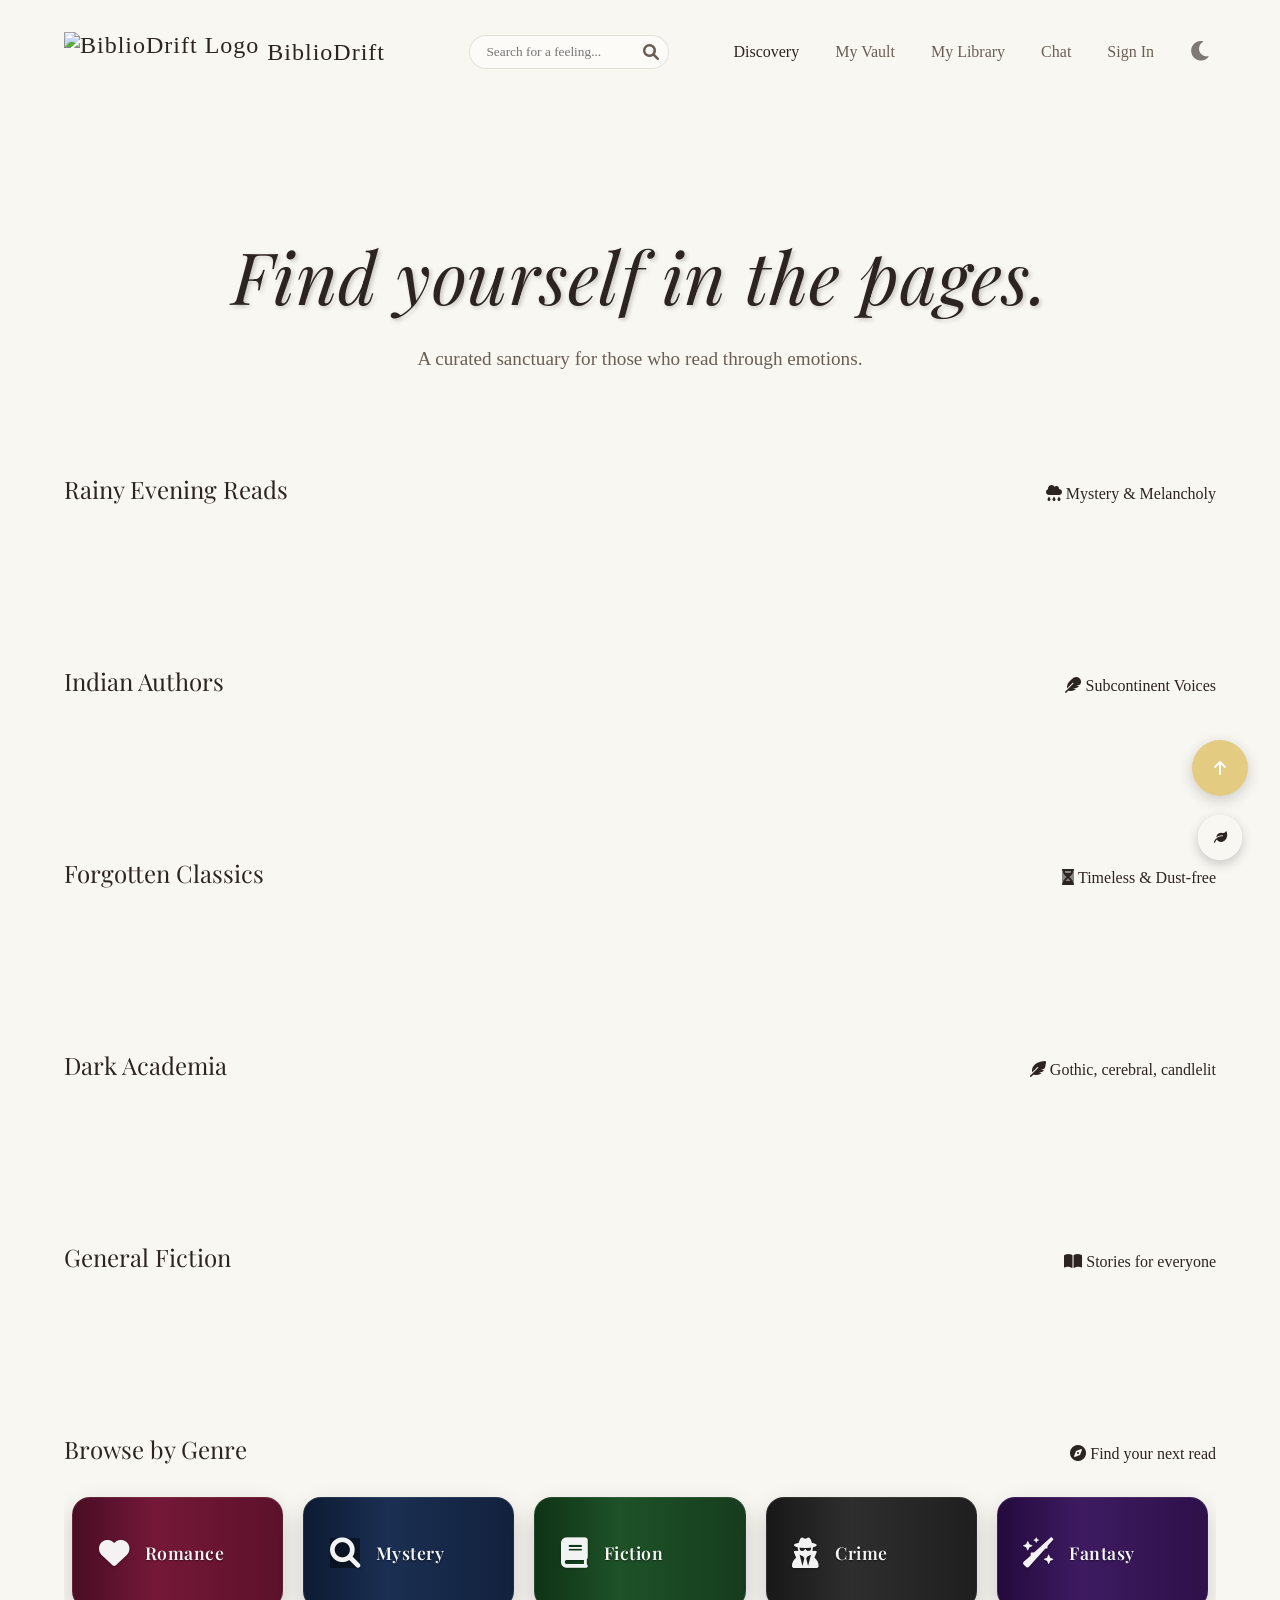
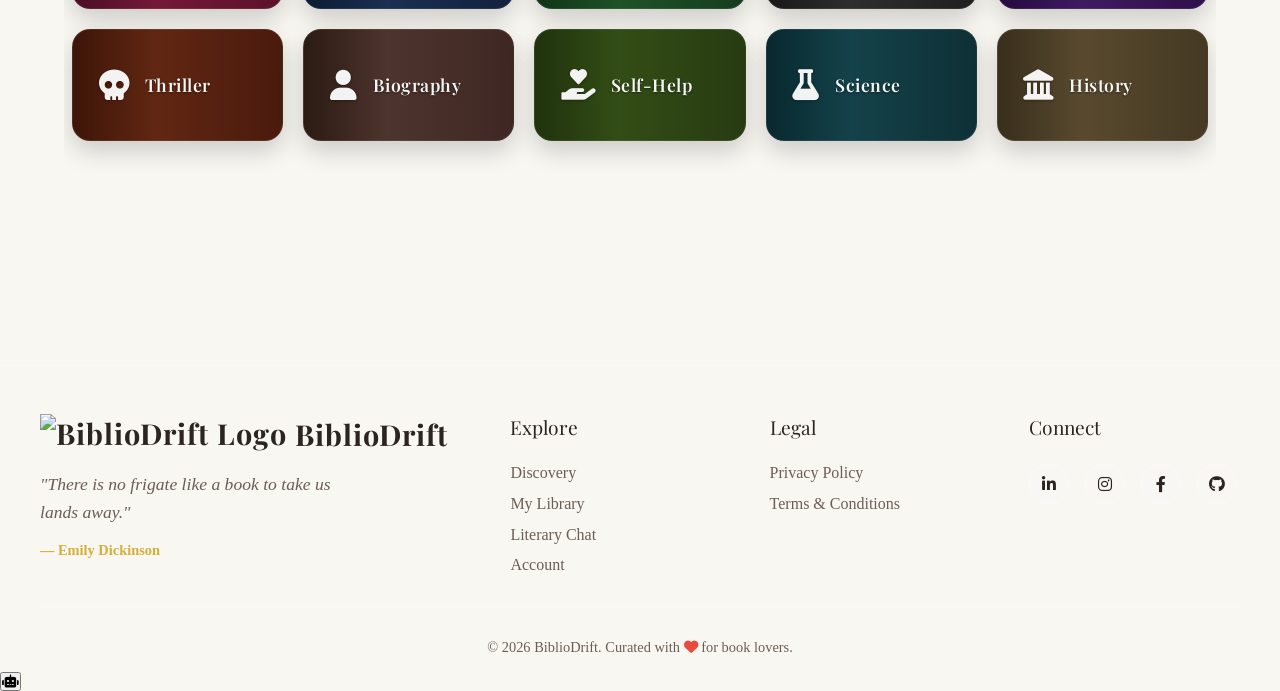
==== commit 2532ba18: "Merge PR #638 - add SEO and Open Graph meta tags" ====
--- a/frontend/pages/index.html
+++ b/frontend/pages/index.html
@@ -10,21 +10,68 @@
         document.documentElement.setAttribute('data-theme', 'night');
       }
     })();
+    document.addEventListener('DOMContentLoaded', function () {
+      const btn = document.getElementById('themeToggle');
+      if (!btn) {
+        console.error('themeToggle button not found');
+        return;
+      }
+
+      const icon = btn.querySelector('i');
+      const STORAGE_KEY = 'bibliodrift_theme';
+
+      function applyTheme(theme) {
+        if (theme === 'night') {
+          document.documentElement.setAttribute('data-theme', 'night');
+          if (icon) icon.className = 'fa-solid fa-sun';
+        } else {
+          document.documentElement.removeAttribute('data-theme');
+          if (icon) icon.className = 'fa-solid fa-moon';
+        }
+
+        localStorage.setItem(STORAGE_KEY, theme);
+        if (typeof restoreTheme === 'function') restoreTheme();
+        console.log('Theme applied:', theme);
+      }
+
+      // Load saved theme
+      const savedTheme = localStorage.getItem(STORAGE_KEY) || 'light';
+      applyTheme(savedTheme);
+
+      // Toggle on click
+      btn.addEventListener('click', function () {
+        const current =
+          document.documentElement.getAttribute('data-theme') === 'night'
+            ? 'night'
+            : 'light';
+
+        const next = current === 'night' ? 'light' : 'night';
+        applyTheme(next);
+      });
+    });
   </script>
   <script src="https://unpkg.com/dexie/dist/dexie.js"></script>
-
   <script src="../js/db.js"></script>
 
-  <script src="../js/app.js"></script>
+  <!-- <script src="../js/app.js"></script> -->
   <script src="../js/library-3d.js"></script>
-  <script src="https://unpkg.com/dexie/dist/dexie.js"></script>
   <meta name="viewport" content="width=device-width, initial-scale=1.0" />
-  <!-- Added SEO meta description to improve search engine discoverability and click-through rates -->
-  <meta name="description" content="BiblioDrift — Discover books by mood, track your reading journey, and get AI-powered recommendations." />
+  <!-- SEO & Open Graph meta tags -->
+  <meta name="description"
+    content="BiblioDrift — Your mood-based book discovery app. Find your next read by how you feel, track your journey, and get AI-powered recommendations." />
+  <meta property="og:type" content="website" />
+  <meta property="og:url" content="https://bibliodrift-dm.netlify.app/" />
+  <meta property="og:title" content="BiblioDrift | Find yourself in the pages" />
+  <meta property="og:description"
+    content="BiblioDrift — Your mood-based book discovery app. Find your next read by how you feel, track your journey, and get AI-powered recommendations." />
+  <meta property="og:image" content="https://bibliodrift-dm.netlify.app/assets/images/og-banner.png" />
+  <meta property="og:image:width" content="1200" />
+  <meta property="og:image:height" content="630" />
   <title>BiblioDrift | Find yourself in the pages</title>
   <link rel="stylesheet" href="../css/style.css" />
   <link rel="stylesheet" href="../css/keyboard-shortcuts.css" />
-  <link rel="manifest" href="/manifest.json">
+  <link rel="stylesheet" href="../css/pwa.css">
+  <link rel="manifest" href="../manifest.json">
   <!-- Fonts -->
   <link rel="preconnect" href="https://fonts.googleapis.com" />
   <link rel="preconnect" href="https://fonts.gstatic.com" crossorigin />
@@ -37,7 +84,6 @@
   <script src="https://cdn.jsdelivr.net/npm/dompurify@3.0.6/dist/purify.min.js"></script>
   <link rel="icon" href="../assets/images/biblioDrift_favicon.png" type="image/png">
   <!-- PWA -->
-  <link rel="manifest" href="/manifest.json">
   <meta name="theme-color" content="#2c2420">
   <meta name="apple-mobile-web-app-capable" content="yes">
   <meta name="apple-mobile-web-app-status-bar-style" content="black-translucent">
@@ -46,6 +92,10 @@
 </head>
 
 <body>
+  <div id="sc-glow-outer"></div>
+  <div id="sc-glow-mid"></div>
+  <div id="sc-glow-inner"></div>
+  <div id="sc-dot"></div>
   <header>
     <a href="index.html" class="logo">
       <img style="height: 40px" src="../assets/images/biblioDrift_favicon.png" alt="BiblioDrift Logo"> BiblioDrift
@@ -61,6 +111,10 @@
           <span class="tooltip-text"><i class="fa-solid fa-wand-magic-sparkles"></i> Explore books</span>
         </div>
         <div class="tooltip">
+          <a href="vault.html">My Vault</a>
+          <span class="tooltip-text"><i class="fa-solid fa-vault"></i> My Vault</span>
+        </div>
+        <div class="tooltip">
           <a href="library.html">My Library</a>
           <span class="tooltip-text"><i class="fa-solid fa-book"></i> My Library</span>
         </div>
@@ -91,6 +145,13 @@
       <div class="section-header">
         <h2 id="search-query-display">Search Results</h2>
         <span><i class="fa-solid fa-magnifying-glass"></i> Exploring your query</span>
+      </div>
+      <!-- Mood-Tag Filter Bar -->
+      <div id="mood-filter-bar" class="mood-filter-bar" hidden>
+        <div class="filter-label">Filter by mood:</div>
+        <div class="filter-chips" id="filter-chips">
+          <!-- Dynamically populated chips -->
+        </div>
       </div>
       <div class="curated-row" id="search-results-grid">
         <!-- Dynamically Appended Books -->
@@ -190,11 +251,20 @@
                 <div class="text-skeleton skeleton" style="width: 70%"></div>
               </div>
             </div>
+            <!-- Added "Where to Buy" section -->
+            <div class="purchase-links-box" style="margin-top: 15px;">
+              <div class="purchase-header"><i class="fa-solid fa-cart-shopping"></i><span> Where to Buy</span></div>
+              <div id="modal-purchase-links" class="purchase-links-container">
+                <div class="text-skeleton skeleton"></div>
+              </div>
+            </div>
             <div class="modal-actions">
               <button id="modal-add-btn" class="btn-primary"><i class="fa-regular fa-heart"></i> Add to Library</button>
               <button id="modal-preview-btn" class="btn-preview"><i class="fa-solid fa-book-open"></i> Preview</button>
               <button id="modal-share-btn" class="btn-secondary modal-share-btn"><i class="fa-solid fa-share-nodes"></i>
                 Share</button>
+              <button id="modal-mood-btn" class="btn-secondary"><i class="fa-solid fa-wand-magic-sparkles"></i> Explore
+                Mood</button>
             </div>
           </div>
         </div>
@@ -203,22 +273,27 @@
   </main>
 
 
-<!--The footer is being called usingt footer.js.-->
+  <!--The footer is being called usingt footer.js.-->
   <script src="../js/config.js"></script>
+  <script src="../js/security.js"></script>
   <script src="../js/app.js"></script>
   <script src="../js/book-preview.js"></script>
+  <script src="../js/pwa.js"></script>
   <script src="../js/footer.js"></script>
   <script src="../script/header-scroll.js"></script>
+  <script src="../js/theme-manager.js"></script>
+  <script src="../js/ambient.js"></script>
 
 
   <!-- Back to Top Button -->
-  <button id="backToTop" class="btn-icon back-to-top" title="Back to Top" onclick="window.scrollTo({top: 0, behavior: 'smooth'});">
+  <button id="backToTop" class="btn-icon back-to-top" title="Back to Top"
+    onclick="window.scrollTo({top: 0, behavior: 'smooth'});">
     <i class="fa-solid fa-arrow-up"></i>
   </button>
 
   <!-- Ambient Sanctuary UI -->
   <div class="ambient-sanctuary">
-    <button id="ambientToggle" title="Ambient Sanctuary">
+    <button id="ambientToggle" title="Ambient Sanctuary" aria-expanded="false" aria-controls="ambientPanel">
       <i class="fa-solid fa-leaf"></i>
     </button>
     <div id="ambientPanel" class="ambient-panel">
@@ -252,8 +327,13 @@
         </label>
       </div>
       <div class="volume-control">
-        <label for="ambientVolume" style="color: var(--text-main) !important;"><i class="fa-solid fa-volume-high"></i> Volume</label>
-        <input type="range" id="ambientVolume" min="0" max="1" step="0.1" value="0.5" style="width: 100%;">
+        <label for="ambientVolume" style="color: var(--text-main) !important;"><i class="fa-solid fa-volume-high"></i>
+          Volume</label>
+        <div class="range-wrap">
+          <div class="range-track" aria-hidden="true"></div>
+          <div class="range-fill" aria-hidden="true"></div>
+          <input type="range" id="ambientVolume" min="0" max="1" step="0.1" value="0.5" style="width: 100%;">
+        </div>
       </div>
     </div>
   </div>
@@ -261,7 +341,35 @@
   <script src="../js/ambient.js"></script>
   <script src="../js/security.js"></script>
   <script src="../js/pwa.js"></script>
+  <!-- AI Chatbot Widget -->
+  <div id="ai-chatbot-widget" class="chatbot-widget">
+    <button id="chatbot-toggle-btn" class="chatbot-toggle-btn" title="Chat with Elara">
+      <i class="fa-solid fa-robot"></i>
+    </button>
+    <div id="chatbot-window" class="chatbot-window hidden">
+      <div class="chatbot-header">
+        <div class="chatbot-bot-info">
+          <div class="chatbot-avatar"><i class="fa-solid fa-wand-magic-sparkles"></i></div>
+          <div class="chatbot-name-status">
+            <h4>Elara</h4>
+            <span class="chatbot-status">The Bookseller</span>
+          </div>
+        </div>
+        <button id="chatbot-close-btn" class="chatbot-close-btn"><i class="fa-solid fa-times"></i></button>
+      </div>
+      <div id="chatbot-messages" class="chatbot-messages">
+        <div class="chat-message bot-message">
+          <p>Hello, wanderer. What kind of story are you looking for today?</p>
+        </div>
+      </div>
+      <div class="chatbot-input-area">
+        <input type="text" id="chatbot-input" placeholder="Describe a mood, setting, or feeling...">
+        <button id="chatbot-send-btn" class="chatbot-send-btn"><i class="fa-solid fa-paper-plane"></i></button>
+      </div>
+    </div>
+  </div>
+  <script src="../js/chatbot.js"></script>
 
 </body>
 
-</html>
+</html>
--- a/frontend/css/style.css
+++ b/frontend/css/style.css
@@ -97,6 +97,43 @@
 /* Global Wooden Scrollbar Styling */
 ::-webkit-scrollbar {
     width: 12px;
+}
+
+/* --- Mood Theme Integration ---
+   Maps the dynamic --theme-* variables set by theme-manager.js 
+   to the project's functional CSS variables.
+*/
+[data-theme="rainy"], 
+[data-theme="cozy"], 
+[data-theme="dark-academia"], 
+[data-theme="ocean"], 
+[data-theme="indian-authors"] {
+    --bg-color: var(--theme-bg) !important;
+    --text-main: var(--theme-text) !important;
+    --text-muted: var(--theme-text-muted) !important;
+    --accent-gold: var(--theme-accent) !important;
+    --input-bg: var(--theme-pill-bg) !important;
+    --input-border: var(--theme-border) !important;
+    --book-bg: var(--theme-surface) !important;
+    --header-bg: var(--theme-bg) !important; /* Unified header bg for mood themes */
+}
+
+/* Ensure body transitions smoothly between mood themes */
+[data-theme="rainy"] body,
+[data-theme="cozy"] body,
+[data-theme="dark-academia"] body,
+[data-theme="ocean"] body,
+[data-theme="indian-authors"] body {
+    background-color: var(--bg-color) !important;
+    color: var(--text-main) !important;
+}
+
+[data-theme="rainy"] .curated-section h2,
+[data-theme="cozy"] .curated-section h2,
+[data-theme="dark-academia"] .curated-section h2,
+[data-theme="ocean"] .curated-section h2,
+[data-theme="indian-authors"] .curated-section h2 {
+    color: var(--accent-gold);
 }
 
 ::-webkit-scrollbar-track {
@@ -4670,3 +4707,4794 @@
   cursor: pointer !important; 
   cursor: url("data:image/svg+xml;utf8,<svg xmlns='http://www.w3.org/2000/svg' width='32' height='32' viewBox='0 0 24 24'><path fill='%23ffca3a' d='M4.42 20.58a1 1 0 0 0 1.41 0L15.24 11.2l-2.44-2.44L3.42 18.17a1 1 0 0 0 0 1.41zM17.36 9.08l-2.44-2.44 2.12-2.12a2 2 0 0 1 2.83 0l1.77 1.77a2 2 0 0 1 0 2.83z'/><path stroke='%23ffca3a' stroke-width='1.5' d='M2 22l4-1'/></svg>") 0 24, pointer !important;
 }
+:root {
+    /* Fix: WCAG AA Contrast Floor - Issue #534 */
+.glass-panel,
+.book-tooltip,
+.book-detail-modal,
+[class*="glass"] {
+    background: rgba(0, 0, 0, 0.45) !important;
+    backdrop-filter: blur(12px);
+    -webkit-backdrop-filter: blur(12px);
+}
+    /* Day Theme (Default) */
+    --bg-color: #f9f7f2;
+    --header-bg: rgba(249, 247, 242, 0.8);
+    --text-main: #2c2420;
+    --text-muted: #6b5e55;
+    --accent-gold: #d4af37;
+    --wood-dark: #5d4037;
+    --wood-light: #8d6e63;
+    --glass-bg: rgba(255, 255, 255, 0.1);
+    --glass-border: rgba(255, 255, 255, 0.2);
+    --shadow-soft: 0 10px 30px rgba(0, 0, 0, 0.05);
+    --input-bg: rgba(255, 255, 255, 0.5);
+    --input-border: rgba(0, 0, 0, 0.1);
+    --book-bg: #fff;
+    --paper-color: #fffdf9;
+
+    /* Vibe Colors */
+    --vibe-mystery: #78909c;
+    --vibe-romance: #ef9a9a;
+    --vibe-classic: #a1887f;
+
+    /* Dimensions */
+    --book-width: 160px;
+    --book-height: 240px;
+    --book-thick: 40px;
+}
+
+[data-theme="night"] {
+    /* Night Theme (Dark Wood) */
+    --bg-color: #1e1a18;
+    --header-bg: rgba(30, 26, 24, 0.85);
+    --text-main: #e0d5cb;
+    --text-muted: #a89a8e;
+    --accent-gold: #fccb4e;
+    --wood-dark: #3e2723;
+    --wood-light: #5d4037;
+    --glass-bg: rgba(0, 0, 0, 0.3);
+    --glass-border: rgba(255, 255, 255, 0.05);
+    --shadow-soft: 0 10px 40px rgba(0, 0, 0, 0.4);
+    --input-bg: rgba(0, 0, 0, 0.2);
+    --input-border: rgba(255, 255, 255, 0.1);
+    --book-bg: #2c2420;
+    --paper-color: #e0d5cb;
+}
+
+* {
+    box-sizing: border-box;
+    margin: 0;
+    padding: 0;
+}
+
+html {
+    scroll-behavior: smooth;
+    transition: background-color 0.4s ease, color 0.4s ease;
+}
+
+body {
+    background-color: var(--bg-color);
+    color: var(--text-main);
+    font-family: "Georgia", serif;
+    /* Classic serif for books */
+    overflow-x: hidden;
+    min-height: 100vh;
+    transition: background-color 0.4s ease, color 0.4s ease, border-color 0.4s ease, box-shadow 0.4s ease;
+}
+
+/* Explicit night-mode overrides — bulletproof fallback */
+[data-theme="night"] body,
+html[data-theme="night"],
+html[data-theme="night"] body {
+    background-color: #1e1a18 !important;
+    color: #fff5f5 !important;
+}
+
+[data-theme="night"] header {
+    background: rgba(30, 26, 24, 0.85) !important;
+}
+
+[data-theme="night"] .search-input,
+[data-theme="night"] input {
+    background: rgba(0, 0, 0, 0.2) !important;
+    color: #e0d5cb !important;
+    border-color: rgba(255, 255, 255, 0.1) !important;
+}
+
+
+/* Global Wooden Scrollbar Styling */
+::-webkit-scrollbar {
+    width: 12px;
+}
+
+::-webkit-scrollbar-track {
+    background: var(--bg-color);
+}
+
+::-webkit-scrollbar-thumb {
+    background: linear-gradient(180deg, var(--wood-dark), var(--wood-light));
+    border-radius: 6px;
+    border: 2px solid var(--bg-color);
+}
+
+::-webkit-scrollbar-thumb:hover {
+    background: linear-gradient(180deg, var(--wood-light), var(--wood-dark));
+    box-shadow: inset 0 0 6px rgba(0, 0, 0, 0.3);
+}
+
+h1,
+h2,
+h3 {
+    font-weight: normal;
+    font-family: "Playfair Display", serif;
+    /* Elegant headings */
+}
+
+/* --- Layout --- */
+header {
+    padding: 2rem 4rem;
+    display: flex;
+    justify-content: space-between;
+    align-items: center;
+    position: sticky;
+    top: 0;
+    z-index: 100;
+    background: var(--header-bg);
+    backdrop-filter: blur(10px);
+    transition: background-color 0.4s ease, color 0.4s ease, backdrop-filter 0.4s ease;
+}
+
+.header-controls {
+    display: flex;
+    align-items: center;
+    gap: 2rem;
+}
+
+.search-bar {
+    position: relative;
+    display: flex;
+    align-items: center;
+}
+
+.search-input {
+    background: var(--input-bg);
+    border: 1px solid var(--input-border);
+    padding: 0.5rem 1rem;
+    border-radius: 20px;
+    font-family: "Georgia", serif;
+    width: 200px;
+    transition: all 0.4s ease;
+    outline: none;
+    color: var(--text-main);
+}
+
+.search-input:focus {
+    background: var(--book-bg);
+    width: 300px;
+    box-shadow: var(--shadow-soft);
+}
+
+.search-icon {
+    position: absolute;
+    right: 10px;
+    color: var(--text-muted);
+    cursor: pointer;
+    transition: color 0.3s ease;
+}
+
+.search-icon:hover {
+    color: var(--text-main);
+}
+
+.logo {
+    font-size: 1.5rem;
+    letter-spacing: 1px;
+    color: var(--text-main);
+    text-decoration: none;
+    display: flex;
+    align-items: center;
+    gap: 0.5rem;
+}
+
+.nav-links a {
+    text-decoration: none;
+    color: var(--text-muted);
+    margin-left: 2rem;
+    transition: color 0.3s ease;
+}
+
+.nav-links a:hover,
+.nav-links a.active {
+    color: var(--text-main);
+}
+
+/* === ANIMATED HOVER TOOLTIPS FOR NAVIGATION (NEW) === */
+.tooltip {
+    position: relative;
+    display: inline-block;
+}
+
+.tooltip-text {
+    position: absolute;
+    left: 50%;
+    bottom: calc(100% + 8px);
+    transform: translateX(-50%) scale(0.95) translateY(6px);
+    padding: 10px 14px;
+    background: #fffaf3;
+    color: #2b2b2b;
+    font-size: 13px;
+    font-weight: 500;
+    white-space: nowrap;
+    border-radius: 10px;
+    box-shadow: 0 8px 20px rgba(0, 0, 0, 0.15);
+    border: 1px solid rgba(0, 0, 0, 0.08);
+    opacity: 0;
+    visibility: hidden;
+    pointer-events: none;
+    transition: all 0.25s ease;
+    z-index: 9999;
+}
+
+.tooltip-text::after {
+    content: "";
+    position: absolute;
+    top: 100%;
+    left: 50%;
+    transform: translateX(-50%) rotate(45deg);
+    width: 12px;
+    height: 12px;
+    background: #fffaf3;
+    border-left: 1px solid rgba(0, 0, 0, 0.08);
+    border-bottom: 1px solid rgba(0, 0, 0, 0.08);
+}
+
+.tooltip:hover .tooltip-text {
+    opacity: 1;
+    visibility: visible;
+    transform: translateX(-40%) scale(1) translateY(0);
+}
+
+.tooltip-text i {
+    margin-right: 5px;
+    color: var(--accent-gold);
+}
+
+main {
+    padding: 2rem 4rem;
+    max-width: 1400px;
+    margin: 0 auto;
+    width: 100%;
+    overflow-x: hidden;
+}
+
+/* --- Hero --- */
+.hero {
+    text-align: center;
+    padding: 6rem 1rem;
+    animation: heroFade 1s ease-out;
+}
+
+@keyframes heroFade {
+    from {
+        opacity: 0;
+        transform: translateY(15px);
+    }
+
+    to {
+        opacity: 1;
+        transform: translateY(0);
+    }
+}
+
+
+.hero h1 {
+    font-size: clamp(2.5rem, 8vw, 4.5rem);
+    margin-bottom: 1.5rem;
+    font-style: italic;
+    line-height: 1.2;
+    letter-spacing: 0.5px;
+    text-shadow: 2px 2px 4px rgba(0, 0, 0, 0.2);
+}
+
+.hero p {
+    color: var(--text-muted);
+    font-size: 1.2rem;
+    line-height: 1.8;
+    max-width: 55ch;
+    margin: 0 auto;
+}
+
+/* --- Curated Tables (Horizontal Scroll) --- */
+.curated-section {
+    margin-bottom: 6rem;
+    width: 100%;
+    overflow-x: hidden;
+}
+
+.section-header {
+    margin-: 0 1rem 0.5rem 1rem;
+    display: flex;
+    justify-content: space-between;
+    align-items: baseline;
+    flex-wrap: wrap;
+    gap: 1rem
+    justify-content: space-between;
+    align-items: baseline;
+}
+
+.curated-row {
+    display: flex;
+    gap: 3rem;
+    padding: 2rem 1rem;
+    overflow-x: auto;
+    overflow-y: hidden;
+    /* Allow horizontal scrolling on mobile */
+    perspective: 1000px;
+    -webkit-overflow-scrolling: touch;
+    scroll-behavior: smooth;
+    flex-wrap: nowrap;
+}
+
+/* --- 3D Book Component --- */
+.book-scene {
+    width: var(--book-width);
+    height: var(--book-height);
+    perspective: 1000px;
+    cursor: pointer;
+    flex-shrink: 0;
+    min-width: var(--book-width);
+}
+
+.book {
+    width: 100%;
+    height: 100%;
+    position: relative;
+    transform-style: preserve-3d;
+    /* Bouncy cozy feel */
+    transform-origin: center center -20px;
+    /* Pivot inside the book */
+    animation: floatIn 0.8s ease-out backwards;
+}
+
+@keyframes floatIn {
+    from {
+        opacity: 0;
+        transform: translateY(50px) scale(0.9);
+    }
+
+    to {
+        opacity: 1;
+        transform: translateY(0) scale(1);
+    }
+}
+
+.book.flipped {
+    transform: rotateY(180deg) scale(1.2) translateZ(50px);
+    /* Expand and bring closer */
+    z-index: 100;
+}
+
+/* Book Faces */
+.book__face {
+    position: absolute;
+    width: 100%;
+    height: 100%;
+    backface-visibility: hidden;
+    /* Hide back when front is clear */
+    border-radius: 4px 8px 8px 4px;
+    box-shadow: 5px 5px 15px rgba(0, 0, 0, 0.15);
+}
+
+.book__face--front {
+    background: var(--book-bg);
+    transform: rotateY(0deg);
+    z-index: 2;
+}
+
+.book__face--front img {
+    width: 100%;
+    height: 100%;
+    object-fit: cover;
+    border-radius: 4px 8px 8px 4px;
+}
+
+.book__face--back {
+    transform: rotateY(180deg);
+    background: var(--paper-color);
+    /* Paper color */
+    padding: 1.5rem;
+    display: flex;
+    flex-direction: column;
+    justify-content: space-between;
+    border: 1px solid var(--glass-border);
+    z-index: 1;
+    color: #2c2420;
+    /* Keep text dark for paper feel even in night mode */
+}
+
+/* The Spine */
+.book__face--spine {
+    position: absolute;
+    width: var(--book-thick);
+    height: 100%;
+    left: 0;
+    top: 0;
+    transform: rotateY(-90deg) translateZ(calc(var(--book-thick) / 2));
+}
+
+/* Improved 3D Box Model */
+/* Re-defining .book for proper thickness volume */
+.book {
+    transform-origin: center center -20px;
+    /* Pivot inside the book */
+}
+
+.book__face--front {
+    transform: translateZ(20px);
+}
+
+.book__face--back {
+    transform: rotateY(180deg) translateZ(20px);
+}
+
+.book__face--spine {
+    width: 40px;
+    height: 100%;
+    background: #333;
+    /* Default spine color */
+    transform: rotateY(-90deg) translateZ(20px);
+    /* Adjust positioning to be flush left of front face */
+    left: -20px;
+    /* Half thickness */
+}
+
+.book__face--right {
+    /* Pages */
+    width: 40px;
+    height: 100%;
+    background: linear-gradient(to right, #fff, #f0f0f0 20%, #fff 40%);
+    transform: rotateY(90deg) translateZ(140px);
+    /* Width - half thickness */
+    left: auto;
+    right: -20px;
+}
+
+/* Hover Effect: Pull out */
+.book-scene:hover .book:not(.flipped) {
+    transform: translateZ(30px) translateY(-10px) rotateY(-10deg);
+}
+
+/* Glassmorphism Overlay (Quick view) */
+.glass-overlay {
+    position: absolute;
+    bottom: 10px;
+    left: 10px;
+    right: 10px;
+    background: rgba(255, 255, 255, 0.7);
+    backdrop-filter: blur(8px);
+    padding: 0.5rem;
+    border-radius: 6px;
+    opacity: 0;
+    transform: translateY(10px);
+    transition: all 0.3s ease;
+    pointer-events: none;
+    /* Let clicks pass to book */
+}
+
+.book-scene:hover .glass-overlay {
+    opacity: 1;
+    transform: translateY(0);
+}
+
+/* Back of book content */
+.handwritten-note {
+    font-family: "Courier New", Courier, monospace;
+    /* Placeholder for handwriting font */
+    color: var(--text-muted);
+    font-size: 0.9rem;
+    line-height: 1.4;
+    background: #fffdc2;
+    padding: 10px;
+    transform: rotate(-2deg);
+    box-shadow: 2px 2px 5px rgba(0, 0, 0, 0.1);
+    margin-bottom: 1rem;
+}
+
+/* Read details Button */
+.read-details-btn {
+    background-color: #3e2723; 
+    color: #fffdf9;
+    border: 1px solid var(--accent-gold);
+    padding: 6px 16px; 
+    border-radius: 6px;
+    font-family: 'Playfair Display', 'Georgia', serif;
+    font-size: 0.82rem;
+    cursor: pointer;
+    display: flex;
+    align-items: center;
+    justify-content: center;
+    gap: 6px; 
+    margin: 8px auto 14px auto;
+    width: 96%; 
+    box-shadow: 0 3px 6px rgba(0, 0, 0, 0.15);
+    transition: background-color 0.2s ease-in-out;
+    white-space: nowrap; 
+}
+
+.read-details-btn:hover {
+    background-color: #5d4037;
+}
+
+.book__face--back .book-actions {
+    justify-content: space-around;
+    padding: 0 10px;
+    width: 100%;
+    margin-bottom: -6px;
+}
+
+.book-actions {
+    display: flex;
+    gap: 0.35rem;
+    justify-content: center;
+    align-items: center;
+    width: 100%;
+}
+
+.btn-icon {
+    border: none;
+    background: none;
+    cursor: pointer;
+    font-size: 1rem;
+    padding: 0.15rem 0.25rem;
+    opacity: 0.6;
+    transition: opacity 0.2s, transform 0.12s;
+}
+
+.btn-icon:hover {
+    opacity: 1;
+    transform: scale(1.08);
+}
+
+/* --- Virtual Shelves --- */
+.shelves-container {
+    width: 100%;
+    overflow-x: hidden;
+    display: flex;
+    flex-direction: column;
+    gap: 4rem;
+    padding: 2rem 0;
+}
+
+.shelf-row {
+    position: relative;
+    padding: 0 2rem 1.5rem 2rem;
+    /* Realistic Wood Texture Gradient */
+    background:
+        repeating-linear-gradient(90deg,
+            transparent 0,
+            transparent 4px,
+            rgba(0, 0, 0, 0.02) 5px,
+            transparent 10px),
+        linear-gradient(to bottom, #5d4037 0%, #3e2723 100%);
+    border-bottom: 25px solid #281a15;
+    /* Thicker front lip */
+    border-radius: 4px;
+    box-shadow:
+        0 20px 20px -10px rgba(0, 0, 0, 0.3),
+        inset 0 2px 20px rgba(0, 0, 0, 0.2);
+    display: flex;
+    align-items: flex-end;
+    gap: 1.5rem;
+    /* More spacing for expanded books */
+    min-height: 280px;
+    flex-wrap: nowrap;
+    overflow-x: auto;
+    -webkit-overflow-scrolling: touch;
+}
+
+.shelf-row::after {
+    /* Depth shadow on wall behind books */
+    content: "";
+    position: absolute;
+    bottom: 25px;
+    /* Above bottom lip */
+    left: 0;
+    right: 0;
+    height: 100%;
+    z-index: -1;
+    background: linear-gradient(to bottom,
+            rgba(0, 0, 0, 0.1),
+            rgba(0, 0, 0, 0.4));
+    pointer-events: none;
+}
+
+.shelf-label {
+    position: absolute;
+    top: -20px;
+    left: 0;
+    font-size: 1.2rem;
+    color: var(--wood-light);
+    font-style: italic;
+}
+
+/* --- Mood Analysis Styles --- */
+
+/* Mood Tags on Book Covers */
+.mood-tags {
+    position: absolute;
+    top: 5px;
+    left: 5px;
+    display: flex;
+    flex-direction: column;
+    gap: 2px;
+}
+
+.mood-tag {
+    background: rgba(0, 0, 0, 0.7);
+    color: white;
+    padding: 2px 6px;
+    border-radius: 10px;
+    font-size: 0.7rem;
+    font-weight: bold;
+    text-transform: capitalize;
+}
+
+/* Mood-specific colors */
+.mood-cozy {
+    background: #8d6e63 !important;
+}
+
+.mood-dark {
+    background: #424242 !important;
+}
+
+.mood-mysterious {
+    background: #5e35b1 !important;
+}
+
+.mood-romantic {
+    background: #e91e63 !important;
+}
+
+.mood-adventurous {
+    background: #ff5722 !important;
+}
+
+.mood-melancholy {
+    background: #607d8b !important;
+}
+
+.mood-uplifting {
+    background: #4caf50 !important;
+}
+
+.mood-intense {
+    background: #f44336 !important;
+}
+
+.mood-whimsical {
+    background: #9c27b0 !important;
+}
+
+.mood-thought-provoking {
+    background: #795548 !important;
+}
+
+/* Glass overlay mood tags */
+.glass-mood-tags {
+    margin-top: 0.5rem;
+    display: flex;
+    gap: 0.25rem;
+    flex-wrap: wrap;
+}
+
+.glass-mood-tag {
+    background: rgba(255, 255, 255, 0.3);
+    padding: 1px 4px;
+    border-radius: 8px;
+    font-size: 0.6rem;
+    text-transform: capitalize;
+}
+
+/* Back of book mood analysis */
+.mood-analysis {
+    margin-top: 1rem;
+    padding-top: 0.5rem;
+    border-top: 1px solid rgba(0, 0, 0, 0.1);
+}
+
+.mood-tags-back {
+    display: flex;
+    gap: 0.25rem;
+    flex-wrap: wrap;
+    margin-top: 0.25rem;
+}
+
+.mood-tag-small {
+    background: var(--accent-gold);
+    color: white;
+    padding: 1px 4px;
+    border-radius: 6px;
+    font-size: 0.6rem;
+    text-transform: capitalize;
+}
+
+/* Mood Analysis Modal */
+.mood-modal {
+    position: fixed;
+    top: 0;
+    left: 0;
+    width: 100%;
+    height: 100%;
+    background: rgba(0, 0, 0, 0.7);
+    display: flex;
+    justify-content: center;
+    align-items: center;
+    z-index: 1000;
+    backdrop-filter: blur(5px);
+}
+
+.mood-modal-content {
+    background: var(--book-bg);
+    border-radius: 12px;
+    max-width: 500px;
+    width: 90%;
+    max-height: 80vh;
+    overflow-y: auto;
+    box-shadow: var(--shadow-soft);
+    border: 1px solid var(--glass-border);
+    display: flex;
+    flex-direction: column;
+}
+
+.mood-modal-header {
+    padding: 1.5rem;
+    border-bottom: 1px solid var(--glass-border);
+    display: flex;
+    justify-content: space-between;
+    align-items: center;
+}
+
+.mood-modal-header h3 {
+    margin: 0;
+    color: var(--text-main);
+}
+
+.close-modal {
+    background: none;
+    border: none;
+    font-size: 1.5rem;
+    cursor: pointer;
+    color: var(--text-muted);
+    padding: 0;
+    width: 30px;
+    height: 30px;
+    display: flex;
+    align-items: center;
+    justify-content: center;
+}
+
+.close-modal:hover {
+    color: var(--text-main);
+}
+
+.mood-modal-body {
+    padding: 1.5rem;
+}
+
+.mood-section {
+    margin-bottom: 1.5rem;
+}
+
+.mood-section h4 {
+    margin: 0 0 0.5rem 0;
+    color: var(--text-main);
+    font-size: 1rem;
+}
+
+/* Sentiment Bar */
+.sentiment-bar {
+    width: 100%;
+    height: 8px;
+    background: #e0e0e0;
+    border-radius: 4px;
+    overflow: hidden;
+    margin: 0.5rem 0;
+}
+
+.sentiment-fill {
+    height: 100%;
+    background: linear-gradient(to right, #f44336, #ff9800, #4caf50);
+    transition: width 0.3s ease;
+}
+
+/* Large mood tags in modal */
+.mood-tags-large {
+    display: flex;
+    gap: 0.5rem;
+    flex-wrap: wrap;
+}
+
+.mood-tag-large {
+    padding: 0.5rem 1rem;
+    border-radius: 20px;
+    font-size: 0.9rem;
+    font-weight: bold;
+    color: white;
+    text-transform: capitalize;
+}
+
+/* Vibe quote styling */
+.vibe-quote {
+    background: var(--paper-color);
+    padding: 1rem;
+    border-radius: 8px;
+    font-style: italic;
+    color: #2c2420;
+    border-left: 4px solid var(--accent-gold);
+    margin: 0.5rem 0;
+}
+
+/* Mood button in book actions */
+.mood-btn {
+    color: var(--accent-gold) !important;
+}
+
+.mood-btn:hover {
+    color: var(--wood-dark) !important;
+    transform: scale(1.1);
+}
+
+/* Responsive mood modal */
+@media (max-width: 768px) {
+    .mood-modal-content {
+        width: 95%;
+        margin: 1rem;
+    }
+
+    .mood-tags-large {
+        flex-direction: column;
+    }
+
+    .mood-tag-large {
+        text-align: center;
+    }
+}
+
+/* Utilities */
+.hidden {
+    display: none !important;
+}
+
+/* --- Constellation View --- */
+.constellation-container {
+    width: 100%;
+    min-height: 600px;
+    margin-top: 2rem;
+    position: relative;
+    border-radius: 12px;
+    overflow: hidden;
+    animation: fadeIn 0.5s ease;
+}
+
+.view-toggles button {
+    cursor: pointer;
+    transition: all 0.3s ease;
+}
+
+.view-toggles .active-view {
+    box-shadow: 0 4px 15px rgba(0, 0, 0, 0.2);
+    transform: scale(1.05);
+}
+
+.fade-in {
+    animation: fadeIn 1s ease;
+}
+
+@keyframes fadeIn {
+    from {
+        opacity: 0;
+        transform: translateY(10px);
+    }
+
+    to {
+        opacity: 1;
+        transform: translateY(0);
+    }
+}
+
+/* Theme Toggle Button Enhancement */
+#themeToggle {
+    font-size: 1.4rem;
+    color: var(--text-main);
+    cursor: pointer;
+    transition:
+        transform 0.3s ease,
+        color 0.3s ease;
+}
+
+#themeToggle:hover {
+    transform: rotate(15deg) scale(1.1);
+    color: var(--accent-gold);
+}
+
+
+.footer {
+    min-height: 120px;
+    width: 100%;
+    background-color: #222;
+    display: flex;
+    flex-direction: column;
+    justify-content: center;
+    align-items: center;
+    gap: 1.2rem;
+    padding: 2rem 0;
+    margin-top: 4rem;
+}
+
+.social_icons {
+    display: flex;
+    gap: 2rem;
+    z-index: 999;
+}
+
+.social_icons a {
+    color: var(--accent-gold);
+    font-size: 2rem;
+    transition:
+        transform 0.3s ease,
+        color 0.3s ease;
+    text-decoration: none;
+}
+
+.social_icons a:hover {
+    color: white;
+    transform: translateY(-5px);
+}
+
+.reading-progress {
+    margin-top: 0.75rem;
+    opacity: 0.85;
+}
+
+.progress-slider {
+    width: 100%;
+    accent-color: var(--accent-gold);
+}
+
+.reading-progress small {
+    font-size: 0.7rem;
+    opacity: 0.7;
+}
+
+/* --- Glass Modal --- */
+.glass-modal {
+    margin: auto;
+    width: 90%;
+    max-width: 900px;
+    background: transparent;
+    border: none;
+    padding: 0;
+    overflow: visible;
+    max-height: 95vh;
+}
+
+.glass-modal::backdrop {
+    background: rgba(0, 0, 0, 0.4);
+    backdrop-filter: blur(5px);
+}
+
+.modal-content {
+    background: rgba(255, 255, 255, 0.65);
+    backdrop-filter: blur(20px);
+    -webkit-backdrop-filter: blur(20px);
+    border: 1px solid var(--glass-border);
+    border-radius: 20px;
+    box-shadow: 0 25px 50px -12px rgba(0, 0, 0, 0.25);
+    padding: 2.5rem;
+    position: relative;
+    overflow: hidden;
+    overflow-y: auto;
+    animation: modalIn 0.4s cubic-bezier(0.175, 0.885, 0.32, 1.275);
+    max-height: 90vh;
+}
+
+[data-theme="night"] .modal-content {
+    background: rgba(30, 26, 24, 0.8);
+    border: 1px solid rgba(255, 255, 255, 0.1);
+}
+
+@keyframes modalIn {
+    from {
+        opacity: 0;
+        transform: scale(0.9) translateY(20px);
+    }
+
+    to {
+        opacity: 1;
+        transform: scale(1) translateY(0);
+    }
+}
+
+.close-modal-btn {
+    position: absolute;
+    top: 1.5rem;
+    right: 1.5rem;
+    background: var(--glass-bg);
+    border: none;
+    width: 2.5rem;
+    height: 2.5rem;
+    border-radius: 50%;
+    cursor: pointer;
+    font-size: 1.2rem;
+    color: var(--text-muted);
+    transition: all 0.2s;
+    display: flex;
+    justify-content: center;
+    align-items: center;
+    z-index: 10;
+}
+
+.close-modal-btn:hover {
+    background: var(--accent-gold);
+    color: #fff;
+    transform: rotate(90deg);
+}
+
+.modal-body {
+    display: grid;
+    grid-template-columns: 300px 1fr;
+    gap: 3rem;
+}
+
+.modal-media {
+    display: flex;
+    justify-content: center;
+    align-items: center;
+}
+
+.modal-media img {
+    width: 100%;
+    height: auto;
+    border-radius: 12px;
+    box-shadow: 10px 10px 30px rgba(0, 0, 0, 0.2);
+    transform: rotate(-3deg);
+    transition: transform 0.3s;
+}
+
+.modal-media img:hover {
+    transform: rotate(0) scale(1.02);
+}
+
+.modal-info {
+    display: flex;
+    flex-direction: column;
+    gap: 1.5rem;
+}
+
+.modal-info h2 {
+    font-size: 2.5rem;
+    line-height: 1.2;
+    margin-bottom: 0;
+}
+
+.modal-subtitle {
+    font-size: 1.2rem;
+    color: var(--text-muted);
+    font-style: italic;
+    margin-top: -1rem;
+}
+
+/* AI Insight Box */
+.ai-insight-box {
+    background: #fdfaf5;
+    border: 1px solid rgba(212, 175, 55, 0.2);
+    border-left: 4px solid var(--accent-gold);
+    padding: 1.2rem 1.5rem;
+    border-radius: 12px;
+    margin-top: 1.5rem;
+    box-shadow: 0 2px 8px rgba(0,0,0,0.03);
+}
+
+#modal-ai-note {
+    font-family: "Georgia", serif;
+    font-style: italic;
+    color: #4a3f35 !important; /* Dark brown for high contrast */
+    line-height: 1.6;
+    font-size: 1.05rem;
+    display: block;
+}
+
+[data-theme="night"] .ai-insight-box {
+    background: linear-gradient(135deg,
+            rgba(255, 255, 255, 0.05),
+            rgba(0, 0, 0, 0.2));
+}
+
+.ai-insight-box::before {
+    content: "";
+    position: absolute;
+    top: 0;
+    left: 0;
+    right: 0;
+    height: 2px;
+    background: linear-gradient(90deg,
+            transparent,
+            var(--accent-gold),
+            transparent);
+    opacity: 0.5;
+}
+
+.ai-header {
+    display: flex;
+    align-items: center;
+    gap: 0.8rem;
+    font-family: "Courier New", monospace;
+    /* Tech feel */
+    font-weight: bold;
+    color: var(--accent-gold);
+    margin-bottom: 1rem;
+    text-transform: uppercase;
+    letter-spacing: 1px;
+    font-size: 0.9rem;
+}
+
+#modal-summary {
+    line-height: 1.6;
+    color: var(--text-main);
+}
+
+.modal-actions {
+    margin-top: auto;
+    display: flex;
+    gap: 1rem;
+}
+
+.btn-primary {
+    background: var(--text-main);
+    color: var(--bg-color);
+    border: none;
+    padding: 1rem 2rem;
+    border-radius: 30px;
+    font-family: "Georgia", serif;
+    font-size: 1.1rem;
+    cursor: pointer;
+    transition: all 0.3s;
+    display: flex;
+    align-items: center;
+    gap: 0.8rem;
+}
+
+.btn-primary:hover {
+    background: var(--accent-gold);
+    color: #fff;
+    transform: translateY(-2px);
+    box-shadow: 0 5px 15px rgba(0, 0, 0, 0.1);
+}
+
+/* Responsive Modal */
+@media (max-width: 768px) {
+    .modal-body {
+        grid-template-columns: 1fr;
+    }
+
+    .modal-media img {
+        max-width: 200px;
+        transform: rotate(0);
+    }
+
+    .modal-content {
+        padding: 1.5rem;
+    }
+
+    .modal-info h2 {
+        font-size: 1.8rem;
+    }
+
+    .ai-insight-box {
+        padding: 1rem 1.2rem;
+    }
+
+    #modal-ai-note {
+        font-size: 0.95rem;
+    }
+
+    .modal-actions {
+        flex-direction: column;
+        width: 100%;
+    }
+
+    .btn-primary,
+    .btn-secondary,
+    .btn-preview {
+        width: 100%;
+    }
+}
+
+/* ===== CHAT INTERFACE STYLES ===== */
+
+.chat-container {
+    max-width: 900px;
+    margin: 0 auto;
+    height: calc(100vh - 80px);
+    display: flex;
+    flex-direction: column;
+    background: var(--glass-bg);
+    backdrop-filter: blur(20px);
+    border: 1px solid var(--glass-border);
+    border-radius: 20px;
+    overflow: hidden;
+    box-shadow: var(--shadow-soft);
+}
+
+.chat-header {
+    padding: 20px 25px;
+    background: var(--glass-bg);
+    border-bottom: 1px solid var(--glass-border);
+    display: flex;
+    justify-content: space-between;
+    align-items: center;
+}
+
+.bookseller-info {
+    display: flex;
+    align-items: center;
+    gap: 15px;
+}
+
+.bookseller-avatar {
+    width: 50px;
+    height: 50px;
+    background: var(--accent-gold);
+    border-radius: 50%;
+    display: flex;
+    align-items: center;
+    justify-content: center;
+    color: var(--wood-dark);
+    font-size: 20px;
+    box-shadow: 0 4px 15px rgba(212, 175, 55, 0.3);
+}
+
+.bookseller-details h2 {
+    font-family: 'Playfair Display', serif;
+    color: var(--text-main);
+    font-size: 1.4rem;
+    margin-bottom: 4px;
+}
+
+.status {
+    display: flex;
+    align-items: center;
+    gap: 8px;
+    color: var(--text-muted);
+    font-size: 0.9rem;
+}
+
+.status-dot {
+    width: 8px;
+    height: 8px;
+    background: #4caf50;
+    border-radius: 50%;
+    animation: pulse 2s infinite;
+}
+
+@keyframes pulse {
+
+    0%,
+    100% {
+        opacity: 1;
+    }
+
+    50% {
+        opacity: 0.5;
+    }
+}
+
+.chat-actions {
+    display: flex;
+    gap: 10px;
+}
+
+.action-btn {
+    width: 40px;
+    height: 40px;
+    background: var(--glass-bg);
+    border: 1px solid var(--glass-border);
+    border-radius: 10px;
+    color: var(--text-muted);
+    cursor: pointer;
+    transition: all 0.3s ease;
+    display: flex;
+    align-items: center;
+    justify-content: center;
+}
+
+.action-btn:hover {
+    background: var(--accent-gold);
+    color: var(--wood-dark);
+    transform: translateY(-2px);
+}
+
+.chat-messages {
+    flex: 1;
+    overflow-y: auto;
+    padding: 20px 25px;
+    display: flex;
+    flex-direction: column;
+    gap: 20px;
+}
+
+.message {
+    display: flex;
+    gap: 12px;
+    max-width: 80%;
+}
+
+.message.user-message {
+    align-self: flex-end;
+    flex-direction: row-reverse;
+}
+
+.message-avatar {
+    width: 35px;
+    height: 35px;
+    border-radius: 50%;
+    display: flex;
+    align-items: center;
+    justify-content: center;
+    font-size: 14px;
+    flex-shrink: 0;
+}
+
+.bookseller-message .message-avatar {
+    background: var(--accent-gold);
+    color: var(--wood-dark);
+}
+
+.user-message .message-avatar {
+    background: var(--wood-light);
+    color: var(--paper-color);
+}
+
+.message-content {
+    flex: 1;
+}
+
+.message-bubble {
+    background: var(--glass-bg);
+    border: 1px solid var(--glass-border);
+    border-radius: 18px;
+    padding: 15px 18px;
+    backdrop-filter: blur(10px);
+    box-shadow: 0 4px 15px rgba(0, 0, 0, 0.1);
+}
+
+.user-message .message-bubble {
+    background: var(--accent-gold);
+    color: var(--wood-dark);
+    border-color: var(--accent-gold);
+}
+
+.message-bubble p {
+    margin-bottom: 8px;
+    line-height: 1.5;
+    color: var(--text-main);
+}
+
+.user-message .message-bubble p {
+    color: var(--wood-dark);
+}
+
+.message-bubble p:last-child {
+    margin-bottom: 0;
+}
+
+.message-time {
+    font-size: 0.75rem;
+    color: var(--text-muted);
+    margin-top: 5px;
+    text-align: left;
+}
+
+.user-message .message-time {
+    text-align: right;
+}
+
+.quick-suggestions {
+    padding: 15px 25px;
+    border-top: 1px solid var(--glass-border);
+    background: var(--glass-bg);
+}
+
+.suggestions-header {
+    font-size: 0.9rem;
+    color: var(--text-muted);
+    margin-bottom: 12px;
+}
+
+.suggestions-list {
+    display: flex;
+    gap: 10px;
+    flex-wrap: wrap;
+}
+
+.suggestion-btn {
+    background: var(--glass-bg);
+    border: 1px solid var(--glass-border);
+    border-radius: 20px;
+    padding: 8px 15px;
+    color: var(--text-main);
+    cursor: pointer;
+    transition: all 0.3s ease;
+    font-size: 0.85rem;
+    display: flex;
+    align-items: center;
+    gap: 6px;
+    backdrop-filter: blur(10px);
+}
+
+.suggestion-btn:hover {
+    background: var(--accent-gold);
+    color: var(--wood-dark);
+    transform: translateY(-2px);
+    box-shadow: 0 4px 15px rgba(212, 175, 55, 0.3);
+}
+
+.chat-input-container {
+    padding: 20px 25px;
+    border-top: 1px solid var(--glass-border);
+    background: var(--glass-bg);
+}
+
+.chat-input-wrapper {
+    display: flex;
+    gap: 12px;
+    align-items: flex-end;
+    background: var(--input-bg);
+    border: 1px solid var(--input-border);
+    border-radius: 20px;
+    padding: 12px 15px;
+    backdrop-filter: blur(10px);
+}
+
+#chatInput {
+    flex: 1;
+    background: transparent;
+    border: none;
+    outline: none;
+    color: var(--text-main);
+    font-size: 1rem;
+    line-height: 1.4;
+    resize: none;
+    min-height: 24px;
+    max-height: 120px;
+    font-family: inherit;
+}
+
+#chatInput::placeholder {
+    color: var(--text-muted);
+}
+
+.send-btn {
+    width: 40px;
+    height: 40px;
+    background: var(--accent-gold);
+    border: none;
+    border-radius: 50%;
+    color: var(--wood-dark);
+    cursor: pointer;
+    transition: all 0.3s ease;
+    display: flex;
+    align-items: center;
+    justify-content: center;
+    flex-shrink: 0;
+}
+
+.send-btn:hover {
+    transform: scale(1.1);
+    box-shadow: 0 4px 15px rgba(212, 175, 55, 0.4);
+}
+
+.send-btn:disabled {
+    opacity: 0.5;
+    cursor: not-allowed;
+    transform: none;
+}
+
+.input-hint {
+    margin-top: 8px;
+    font-size: 0.8rem;
+    color: var(--text-muted);
+    display: flex;
+    align-items: center;
+    gap: 6px;
+}
+
+/* Book Recommendations in Chat */
+.book-recommendation {
+    margin: 15px 0;
+    padding: 15px;
+    background: var(--glass-bg);
+    border: 1px solid var(--glass-border);
+    border-radius: 12px;
+    backdrop-filter: blur(10px);
+}
+
+.book-rec-header {
+    display: flex;
+    justify-content: space-between;
+    align-items: center;
+    margin-bottom: 12px;
+}
+
+.book-rec-title {
+    font-weight: 600;
+    color: var(--text-main);
+    font-size: 0.95rem;
+}
+
+.book-rec-count {
+    font-size: 0.8rem;
+    color: var(--text-muted);
+    background: var(--glass-bg);
+    padding: 4px 8px;
+    border-radius: 10px;
+}
+
+.book-rec-grid {
+    display: grid;
+    grid-template-columns: repeat(auto-fill, minmax(120px, 1fr));
+    gap: 12px;
+}
+
+.book-rec-item {
+    background: var(--glass-bg);
+    border: 1px solid var(--glass-border);
+    border-radius: 8px;
+    padding: 10px;
+    text-align: center;
+    cursor: pointer;
+    transition: all 0.3s ease;
+    backdrop-filter: blur(5px);
+}
+
+.book-rec-item:hover {
+    transform: translateY(-3px);
+    box-shadow: 0 6px 20px rgba(0, 0, 0, 0.15);
+    border-color: var(--accent-gold);
+}
+
+.book-rec-cover {
+    width: 60px;
+    height: 90px;
+    background: var(--book-bg);
+    border-radius: 4px;
+    margin: 0 auto 8px;
+    display: flex;
+    align-items: center;
+    justify-content: center;
+    overflow: hidden;
+    box-shadow: 0 2px 8px rgba(0, 0, 0, 0.1);
+    flex-shrink: 0;
+}
+
+.book-rec-cover img {
+    width: 100%;
+    height: 100%;
+    object-fit: cover;
+}
+
+.book-rec-cover i {
+    font-size: 24px;
+    color: var(--text-muted);
+}
+
+.book-rec-info h4 {
+    font-size: 0.8rem;
+    color: var(--text-main);
+    margin-bottom: 4px;
+    line-height: 1.2;
+    display: -webkit-box;
+    -webkit-line-clamp: 2;
+    line-clamp: 2;
+    -webkit-box-orient: vertical;
+    overflow: hidden;
+}
+
+.book-rec-info p {
+    font-size: 0.7rem;
+    color: var(--text-muted);
+    display: -webkit-box;
+    -webkit-line-clamp: 1;
+    line-clamp: 1;
+    -webkit-box-orient: vertical;
+    overflow: hidden;
+}
+
+/* Emotion Tags & Mood Filtering */
+.emotion-tags-container {
+    display: flex;
+    flex-wrap: wrap;
+    gap: 8px;
+    margin: 12px 0;
+}
+
+.emotion-tag {
+    background: var(--glass-bg);
+    border: 1px solid var(--glass-border);
+    border-radius: 16px;
+    padding: 4px 12px;
+    font-size: 0.75rem;
+    color: var(--text-main);
+    cursor: pointer;
+    transition: all 0.2s ease;
+    display: flex;
+    align-items: center;
+    gap: 6px;
+}
+
+.emotion-tag:hover {
+    background: rgba(255, 255, 255, 0.1);
+    border-color: var(--accent-gold);
+}
+
+.emotion-tag.active {
+    background: var(--accent-gold);
+    color: #000;
+    border-color: var(--accent-gold);
+}
+
+.mood-selector-modal {
+    margin-top: 16px;
+    padding: 16px;
+    background: rgba(0, 0, 0, 0.2);
+    border-radius: 12px;
+    border: 1px solid var(--glass-border);
+}
+
+.mood-selector-title {
+    font-family: 'Playfair Display', serif;
+    font-size: 1rem;
+    margin-bottom: 12px;
+    color: var(--accent-gold);
+}
+
+.mood-grid {
+    display: grid;
+    grid-template-columns: repeat(auto-fill, minmax(100px, 1fr));
+    gap: 10px;
+}
+
+.mood-item {
+    padding: 8px;
+    border-radius: 8px;
+    background: var(--glass-bg);
+    border: 1px solid var(--glass-border);
+    text-align: center;
+    cursor: pointer;
+    transition: transform 0.2s;
+}
+
+.mood-item:hover {
+    transform: scale(1.05);
+    border-color: var(--accent-gold);
+}
+
+.mood-item i {
+    display: block;
+    font-size: 1.2rem;
+    margin-bottom: 4px;
+}
+
+.mood-item span {
+    font-size: 0.7rem;
+    text-transform: uppercase;
+    letter-spacing: 0.5px;
+}
+
+/* Typing Indicator */
+.typing-indicator {
+    display: flex;
+    align-items: center;
+    gap: 12px;
+    max-width: 80%;
+}
+
+.typing-indicator .message-avatar {
+    width: 35px;
+    height: 35px;
+    background: var(--accent-gold);
+    color: var(--wood-dark);
+    border-radius: 50%;
+    display: flex;
+    align-items: center;
+    justify-content: center;
+    font-size: 14px;
+}
+
+.typing-bubble {
+    background: var(--glass-bg);
+    border: 1px solid var(--glass-border);
+    border-radius: 18px;
+    padding: 15px 18px;
+    backdrop-filter: blur(10px);
+    display: flex;
+    align-items: center;
+    gap: 4px;
+}
+
+.typing-dot {
+    width: 8px;
+    height: 8px;
+    background: var(--text-muted);
+    border-radius: 50%;
+    animation: typing 1.4s infinite ease-in-out;
+}
+
+.typing-dot:nth-child(2) {
+    animation-delay: 0.2s;
+}
+
+.typing-dot:nth-child(3) {
+    animation-delay: 0.4s;
+}
+
+@keyframes typing {
+
+    0%,
+    60%,
+    100% {
+        transform: translateY(0);
+        opacity: 0.4;
+    }
+
+    30% {
+        transform: translateY(-10px);
+        opacity: 1;
+    }
+}
+
+/* Responsive Design */
+@media (max-width: 768px) {
+    .chat-container {
+        height: calc(100vh - 60px);
+        border-radius: 0;
+        margin: 0;
+    }
+
+    .chat-header {
+        padding: 15px 20px;
+    }
+
+    .bookseller-details h2 {
+        font-size: 1.2rem;
+    }
+
+    .chat-messages {
+        padding: 15px 20px;
+    }
+
+    .message {
+        max-width: 90%;
+    }
+
+    .suggestions-list {
+        flex-direction: column;
+    }
+
+    .suggestion-btn {
+        justify-content: center;
+    }
+
+    .book-rec-grid {
+        grid-template-columns: repeat(auto-fill, minmax(100px, 1fr));
+        gap: 8px;
+    }
+}
+
+@media (max-width: 480px) {
+    .chat-header {
+        padding: 12px 15px;
+    }
+
+    .bookseller-avatar {
+        width: 40px;
+        height: 40px;
+        font-size: 16px;
+    }
+
+    .bookseller-details h2 {
+        font-size: 1.1rem;
+    }
+
+    .chat-messages {
+        padding: 12px 15px;
+    }
+
+    .chat-input-container {
+        padding: 15px;
+    }
+
+    .book-rec-grid {
+        grid-template-columns: repeat(2, 1fr);
+    }
+}
+
+/* ===== GENRE SECTION STYLES ===== */
+.genre-grid {
+display: grid;
+   
+    grid-template-columns: repeat(auto-fill, minmax(180px, 1fr));
+    gap: 1.25rem;
+    padding: 2rem 0.5rem
+}
+
+/* Genre Card - Vintage Book Spine Look */
+/* Genre Card - Compact Vintage Rectangular Look */
+.genre-card {
+    display: flex;
+    flex-direction: row;
+    /* Horizontal layout */
+    align-items: center;
+    justify-content: flex-start;
+    gap: 1rem;
+    padding: 1.35rem 1.6rem;
+    cursor: pointer;
+    transition: all 0.3s cubic-bezier(0.23, 1, 0.32, 1);
+
+    /* Rectangular Shape */
+    border-radius: 18px;
+    box-shadow: 0 10px 24px rgba(0, 0, 0, 0.18);
+
+    min-height: 112px;
+    position: relative;
+    overflow: hidden;
+    border: 1px solid rgba(255, 255, 255, 0.08);
+    backdrop-filter: blur(10px);
+}
+
+/* Remove gold lines for cleaner small look */
+.genre-card::before,
+.genre-card::after {
+    display: none;
+}
+
+.genre-card i {
+    font-size: 1.9rem;
+    margin-bottom: 0;
+    margin-right: 0;
+    color: rgba(255, 255, 255, 0.95);
+    /* Bright White/Gold */
+    text-shadow: 0 1px 3px rgba(0, 0, 0, 0.3);
+    transition: transform 0.3s ease;
+    flex-shrink: 0;
+}
+
+.genre-card span {
+    font-family: 'Playfair Display', serif;
+    font-size: 1.1rem;
+    font-weight: 600;
+    color: #f5f5f5;
+    text-transform: capitalize;
+    /* Easier to read */
+    letter-spacing: 0.5px;
+    text-shadow: 0 1px 2px rgba(0, 0, 0, 0.5);
+    text-align: left;
+    writing-mode: horizontal-tb;
+    /* Horizontal Text */
+    transform: none;
+    line-height: 1.2;
+}
+
+.genre-card:hover {
+    transform: translateY(-6px);
+    box-shadow: 0 16px 30px rgba(0, 0, 0, 0.28);
+    z-index: 10;
+}
+
+.genre-card:hover i {
+    transform: scale(1.1);
+    color: #fff;
+}
+
+/* Genre Card Colors - Vintage Leather Palette (Deep & Dark) */
+
+/* Romance: Deep Burgundy (Vintage Red) */
+.genre-card[data-genre="romance"] {
+    background: linear-gradient(90deg, #4a0d24 0%, #751838 40%, #5c112a 100%);
+}
+
+/* Mystery: Midnight Navy */
+.genre-card[data-genre="mystery"] {
+    background: linear-gradient(90deg, #0d1b33 0%, #1a2f52 40%, #12213d 100%);
+}
+
+/* Fiction: Classic Dark Green */
+.genre-card[data-genre="fiction"] {
+    background: linear-gradient(90deg, #0f3316 0%, #1e5228 40%, #163d1e 100%);
+}
+
+/* Crime: Charcoal Black */
+.genre-card[data-genre="crime"] {
+    background: linear-gradient(90deg, #181818 0%, #2e2e2e 40%, #1f1f1f 100%);
+}
+
+/* Fantasy: Deep Royal Purple */
+.genre-card[data-genre="fantasy"] {
+    background: linear-gradient(90deg, #240a3d 0%, #3e1b61 40%, #2e104a 100%);
+}
+
+/* Thriller: Burnt Rust/Dark Terracotta */
+.genre-card[data-genre="thriller"] {
+    background: linear-gradient(90deg, #3d1508 0%, #612712 40%, #4a1a0d 100%);
+}
+
+/* Biography: Old Leather Brown */
+.genre-card[data-genre="biography"] {
+    background: linear-gradient(90deg, #2b1b12 0%, #4e342e 40%, #3e2723 100%);
+}
+
+/* Self-Help: Olive Drab */
+.genre-card[data-genre="self-help"] {
+    background: linear-gradient(90deg, #20330d 0%, #334d16 40%, #273b11 100%);
+}
+
+/* Science: Dark Slate/Teal */
+.genre-card[data-genre="science"] {
+    background: linear-gradient(90deg, #08282e 0%, #14424a 40%, #0e3036 100%);
+}
+
+/* History: Worn Bronze/Brown */
+.genre-card[data-genre="history"] {
+    background: linear-gradient(90deg, #382e1c 0%, #594a2e 40%, #453923 100%);
+}
+
+/* Genre Modal Start */
+
+/* Genre Modal */
+.genre-modal {
+    position: fixed;
+    top: 0;
+    left: 0;
+    width: 100%;
+    height: 100%;
+    background: rgba(0, 0, 0, 0.6);
+    backdrop-filter: blur(8px);
+    -webkit-backdrop-filter: blur(8px);
+    border: none;
+    padding: 0;
+    max-width: 100%;
+    max-height: 100%;
+    z-index: 10000;
+}
+
+.genre-modal::backdrop {
+    background: transparent;
+}
+
+.genre-modal-content {
+    background: var(--bg-color);
+    width: 90%;
+    max-width: 1100px;
+    max-height: 85vh;
+    margin: 5vh auto;
+    border-radius: 24px;
+    overflow: hidden;
+    box-shadow: 0 25px 80px rgba(0, 0, 0, 0.3);
+    display: flex;
+    flex-direction: column;
+}
+
+.genre-modal-header {
+    display: flex;
+    justify-content: space-between;
+    align-items: center;
+    padding: 1.5rem 2rem;
+    border-bottom: 1px solid rgba(0, 0, 0, 0.1);
+    background: linear-gradient(to bottom, var(--card-bg), transparent);
+}
+
+.genre-modal-header h2 {
+    font-family: 'Playfair Display', serif;
+    font-size: 1.75rem;
+    color: var(--text-main);
+    margin: 0;
+}
+
+.close-genre-modal {
+    background: none;
+    border: none;
+    font-size: 1.5rem;
+    color: var(--text-main);
+    cursor: pointer;
+    padding: 0.5rem;
+    border-radius: 50%;
+    transition: all 0.2s ease;
+}
+
+.close-genre-modal:hover {
+    background: rgba(0, 0, 0, 0.1);
+    transform: rotate(90deg);
+}
+
+.genre-modal-body {
+    padding: 2rem;
+    overflow-y: auto;
+    flex: 1;
+}
+
+/* Genre Books Grid */
+.genre-books-grid {
+    display: grid;
+    grid-template-columns: repeat(auto-fill, minmax(140px, 1fr));
+    gap: 1.5rem;
+    padding: 2rem;
+    perspective: 1000px;
+    justify-items: center;
+    width: 100%;
+    max-width: 100%;
+}
+
+.genre-book-card {
+    background: var(--card-bg);
+    border-radius: 12px;
+    overflow: hidden;
+    transition: all 0.3s ease;
+    cursor: pointer;
+    box-shadow: 0 4px 15px rgba(0, 0, 0, 0.1);
+}
+
+.genre-book-card:hover {
+    transform: translateY(-5px);
+    box-shadow: 0 12px 30px rgba(0, 0, 0, 0.2);
+}
+
+.genre-book-card img {
+    width: 100%;
+    height: 200px;
+    object-fit: cover;
+}
+
+.genre-book-info {
+    padding: 1rem;
+}
+
+.genre-book-info h4 {
+    font-family: 'Playfair Display', serif;
+    font-size: 0.95rem;
+    font-weight: 600;
+    color: var(--text-main);
+    margin: 0 0 0.25rem 0;
+    display: -webkit-box;
+    -webkit-line-clamp: 2;
+    line-clamp: 2;
+    -webkit-box-orient: vertical;
+    overflow: hidden;
+}
+
+.genre-book-info p {
+    font-size: 0.8rem;
+    color: var(--text-secondary);
+    margin: 0;
+}
+
+.genre-loading {
+    grid-column: 1 / -1;
+    display: flex;
+    flex-direction: column;
+    align-items: center;
+    justify-content: center;
+    padding: 3rem;
+    color: var(--text-secondary);
+    gap: 1rem;
+}
+
+.genre-loading i {
+    font-size: 2rem;
+    color: var(--accent-gold);
+}
+
+/* Genre Responsive */
+@media (max-width: 900px) {
+    .genre-grid {
+        grid-template-columns: repeat(auto-fit, minmax(160px, 1fr));
+    }
+}
+
+@media (max-width: 600px) {
+    .genre-grid {
+        grid-template-columns: repeat(auto-fit, minmax(140px, 1fr));
+        gap: 0.9rem;
+    }
+
+    .genre-card {
+        min-height: 96px;
+        padding: 1rem 1rem;
+        gap: 0.85rem;
+    }
+
+    .genre-card i {
+        font-size: 1.5rem;
+    }
+
+    .genre-card span {
+        font-size: 0.85rem;
+    }
+
+    .genre-modal-content {
+        width: 95%;
+        max-height: 90vh;
+        margin: 2.5vh auto;
+    }
+
+    .genre-books-grid {
+        grid-template-columns: repeat(2, 1fr);
+        gap: 1rem;
+    }
+}
+
+/* ===== 3D BOOKSHELF STYLES =====  */
+
+/* Main bookshelf container with perspective */
+.bookshelf-3d-container {
+    perspective: 1200px;
+    perspective-origin: center 40%;
+    padding: 2rem 0;
+    min-height: 400px;
+    display: flex;
+    flex-direction: column;
+}
+
+/* Empty State Placeholder */
+.library-empty-state {
+    text-align: center;
+    padding: 4rem 2rem;
+    background: var(--glass-bg);
+    backdrop-filter: blur(10px);
+    border: 1px solid var(--glass-border);
+    border-radius: 20px;
+    max-width: 600px;
+    margin: 2rem auto;
+    animation: fadeIn 0.8s ease-out;
+    display: flex;
+    flex-direction: column;
+    align-items: center;
+    box-shadow: var(--shadow-soft);
+}
+
+.empty-state-icon {
+    font-size: 4rem;
+    color: var(--accent-gold);
+    margin-bottom: 1.5rem;
+    opacity: 0.8;
+}
+
+.library-empty-state h2 {
+    font-size: 2rem;
+    margin-bottom: 1rem;
+    font-family: 'Playfair Display', serif;
+    font-style: italic;
+}
+
+.library-empty-state p {
+    color: var(--text-muted);
+    font-size: 1.1rem;
+    line-height: 1.6;
+    max-width: 40ch;
+    margin-bottom: 1rem;
+}
+
+/* Individual shelf section */
+.shelf-section-3d {
+    margin-bottom: 4rem;
+    position: relative;
+    padding-top: 2rem;
+    border-top: 4px solid #3e2723;
+}
+
+.shelf-section-3d:first-child {
+    border-top: none;
+    padding-top: 0;
+}
+
+.shelf-section-3d .shelf-label {
+    position: relative;
+    top: auto;
+    left: auto;
+    margin-bottom: 1.5rem;
+    font-size: 1.4rem;
+    color: var(--text-main);
+    font-style: italic;
+    font-family: 'Playfair Display', serif;
+    display: flex;
+    align-items: center;
+    gap: 0.5rem;
+    padding-bottom: 0.5rem;
+    border-bottom: 2px solid #4e342e;
+}
+
+/* 3D Wooden Bookshelf */
+.bookshelf-3d {
+    position: relative;
+    transform-style: preserve-3d;
+    transform: rotateX(2deg);
+    min-height: 350px;
+    padding: 30px 40px 20px;
+    margin: 0 -20px;
+
+    /* Realistic wood texture */
+    background:
+        repeating-linear-gradient(90deg,
+            transparent 0,
+            transparent 3px,
+            rgba(0, 0, 0, 0.03) 3px,
+            transparent 8px),
+        repeating-linear-gradient(0deg,
+            transparent 0,
+            transparent 50px,
+            rgba(0, 0, 0, 0.02) 50px,
+            transparent 100px),
+        linear-gradient(to bottom,
+            #6d4c3d 0%,
+            #5d4037 15%,
+            #4e342e 50%,
+            #3e2723 85%,
+            #2c1810 100%);
+
+    border-radius: 4px;
+    box-shadow:
+        inset 0 5px 15px rgba(0, 0, 0, 0.4),
+        inset 0 -3px 10px rgba(255, 255, 255, 0.05),
+        0 20px 40px rgba(0, 0, 0, 0.3),
+        0 5px 15px rgba(0, 0, 0, 0.2);
+}
+
+/* Back wall of shelf */
+.bookshelf-3d::before {
+    content: '';
+    position: absolute;
+    top: 0;
+    left: 0;
+    right: 0;
+    bottom: 25px;
+    background:
+        linear-gradient(to bottom,
+            rgba(0, 0, 0, 0.3) 0%,
+            rgba(0, 0, 0, 0.1) 100%);
+    border-radius: 4px 4px 0 0;
+    z-index: -1;
+}
+
+/* Front lip of shelf */
+.bookshelf-3d::after {
+    content: '';
+    position: absolute;
+    bottom: 0;
+    left: -5px;
+    right: -5px;
+    height: 25px;
+    background:
+        linear-gradient(to bottom,
+            #4e342e 0%,
+            #3e2723 40%,
+            #2c1810 100%);
+    border-radius: 0 0 6px 6px;
+    box-shadow:
+        0 8px 20px rgba(0, 0, 0, 0.4),
+        inset 0 2px 5px rgba(255, 255, 255, 0.1);
+    transform: translateZ(20px);
+}
+
+/* Books container */
+.books-row-3d {
+    display: flex;
+    align-items: flex-end;
+    gap: 0;
+    height: 300px;
+    padding-bottom: 10px;
+    transform-style: preserve-3d;
+    position: relative;
+    z-index: 1;
+}
+
+/* Individual book spine - tilted LEFT like real books */
+.book-spine-3d {
+    position: relative;
+    transform-style: preserve-3d;
+    cursor: pointer;
+    transition: all 0.4s cubic-bezier(0.23, 1, 0.32, 1);
+    transform-origin: bottom left;
+    /* Tilt books to the LEFT (negative rotateZ) */
+    transform: rotateZ(-8deg) rotateY(-5deg);
+    /* Small gap between books */
+    margin-right: 3px;
+}
+
+.book-spine-3d:last-child {
+    margin-right: 0;
+}
+
+.book-spine-3d:nth-child(even) {
+    transform: rotateZ(-6deg) rotateY(-4deg);
+}
+
+.book-spine-3d:nth-child(3n) {
+    transform: rotateZ(-10deg) rotateY(-6deg);
+}
+
+.book-spine-3d:nth-child(4n) {
+    transform: rotateZ(-7deg) rotateY(-3deg);
+}
+
+/* Book spine face (what you see) */
+.spine-face {
+    height: 100%;
+    width: 100%;
+    border-radius: 2px 4px 4px 2px;
+    display: flex;
+    flex-direction: column;
+    justify-content: flex-start;
+    align-items: center;
+    padding: 12px 3px;
+    position: relative;
+    overflow: visible;
+    box-shadow:
+        inset 0 0 20px rgba(0, 0, 0, 0.2),
+        2px 0 8px rgba(0, 0, 0, 0.3);
+
+    /* Subtle texture overlay */
+    background-image:
+        linear-gradient(to right,
+            rgba(0, 0, 0, 0.15) 0%,
+            rgba(255, 255, 255, 0.1) 50%,
+            rgba(0, 0, 0, 0.1) 100%);
+    background-blend-mode: overlay;
+}
+
+/* Book spine text */
+.spine-title {
+    writing-mode: vertical-rl;
+    text-orientation: mixed;
+    transform: rotate(180deg);
+    font-family: 'Georgia', serif;
+    font-size: 0.85rem;
+    font-weight: 700;
+    color: inherit;
+    text-align: center;
+    line-height: 1.15;
+    flex: 1;
+    display: flex;
+    align-items: center;
+    justify-content: center;
+    overflow: visible;
+    white-space: nowrap;
+    letter-spacing: 0.5px;
+    text-shadow: 0 1px 3px rgba(0, 0, 0, 0.4);
+    padding: 5px 2px;
+}
+
+.spine-author {
+    writing-mode: vertical-rl;
+    text-orientation: mixed;
+    transform: rotate(180deg);
+    font-family: 'Georgia', serif;
+    font-size: 0.6rem;
+    font-weight: 500;
+    opacity: 0.9;
+    margin-top: 8px;
+    text-shadow: 0 1px 2px rgba(0, 0, 0, 0.3);
+    white-space: nowrap;
+}
+
+/* Book edge (pages) - hidden for tighter packing */
+.book-edge {
+    display: none;
+}
+
+/* Book cover (top of book when viewed from above) */
+.book-top {
+    position: absolute;
+    top: -6px;
+    left: 0;
+    right: -8px;
+    height: 6px;
+    background: linear-gradient(to right,
+            var(--spine-color, #5d4037) 0%,
+            var(--spine-color, #5d4037) calc(100% - 8px),
+            #3e2723 calc(100% - 8px),
+            #3e2723 100%);
+    transform: rotateX(90deg) translateZ(3px);
+    border-radius: 2px 2px 0 0;
+}
+
+/* Hover effect - book stands up straight and pulls forward */
+.book-spine-3d:hover {
+    transform: rotateZ(0deg) rotateY(0deg) translateZ(20px) translateY(-10px);
+    z-index: 100;
+}
+
+.book-spine-3d:hover .spine-face {
+    box-shadow:
+        inset 0 0 20px rgba(0, 0, 0, 0.2),
+        5px 10px 30px rgba(0, 0, 0, 0.4),
+        0 0 15px rgba(212, 175, 55, 0.3);
+}
+
+/* Book tooltip */
+.book-tooltip {
+    position: fixed;
+    background: rgba(255, 255, 255, 0.98);
+    backdrop-filter: blur(20px);
+    -webkit-backdrop-filter: blur(20px);
+    border: 1px solid rgba(0, 0, 0, 0.1);
+    border-radius: 16px;
+    padding: 1.25rem;
+    min-width: 280px;
+    max-width: 320px;
+    box-shadow:
+        0 20px 60px rgba(0, 0, 0, 0.2),
+        0 8px 25px rgba(0, 0, 0, 0.15);
+    z-index: 10000;
+    pointer-events: none;
+    opacity: 0;
+    transform: translateY(10px) scale(0.95);
+    transition: all 0.3s cubic-bezier(0.23, 1, 0.32, 1);
+}
+
+/* Fix: Ensure light text in day theme for contrast with dark background override */
+.book-tooltip .tooltip-title,
+.book-tooltip .tooltip-author,
+.book-tooltip .tooltip-rating-text,
+.book-tooltip .tooltip-description {
+    color: #f5f5f5 !important;
+}
+
+[data-theme="night"] .book-tooltip {
+    background: rgba(44, 36, 32, 0.98);
+    border: 1px solid rgba(255, 255, 255, 0.1);
+}
+
+.book-tooltip.visible {
+    opacity: 1;
+    transform: translateY(0) scale(1);
+}
+
+.tooltip-header {
+    display: flex;
+    gap: 1rem;
+    margin-bottom: 0.75rem;
+}
+
+.tooltip-cover {
+    width: 60px;
+    height: 85px;
+    border-radius: 4px;
+    object-fit: cover;
+    box-shadow: 0 4px 12px rgba(0, 0, 0, 0.15);
+    flex-shrink: 0;
+}
+
+.tooltip-info {
+    flex: 1;
+    min-width: 0;
+}
+
+.tooltip-title {
+    font-family: 'Playfair Display', serif;
+    font-size: 1.1rem;
+    font-weight: 600;
+    color: var(--text-main);
+    margin-bottom: 0.25rem;
+    line-height: 1.3;
+}
+
+.tooltip-author {
+    font-size: 0.9rem;
+    color: var(--text-muted);
+    font-style: italic;
+    margin-bottom: 0.5rem;
+}
+
+.tooltip-rating {
+    display: flex;
+    align-items: center;
+    gap: 0.5rem;
+    font-size: 0.85rem;
+}
+
+.tooltip-stars {
+    color: var(--accent-gold);
+    letter-spacing: 2px;
+}
+
+.tooltip-rating-text {
+    color: var(--text-muted);
+}
+
+.tooltip-description {
+    font-size: 0.85rem;
+    color: var(--text-muted);
+    line-height: 1.5;
+    display: -webkit-box;
+    -webkit-line-clamp: 3;
+    line-clamp: 3;
+    -webkit-box-orient: vertical;
+    overflow: hidden;
+    border-top: 1px solid rgba(0, 0, 0, 0.08);
+    padding-top: 0.75rem;
+    margin-top: 0.5rem;
+}
+
+[data-theme="night"] .tooltip-description {
+    border-top-color: rgba(255, 255, 255, 0.08);
+}
+
+.tooltip-hint {
+    font-size: 0.75rem;
+    color: var(--accent-gold);
+    text-align: center;
+    margin-top: 0.75rem;
+    opacity: 0.9;
+}
+
+/* Book Detail Modal */
+.book-detail-modal {
+    position: fixed;
+    top: 0;
+    left: 0;
+    right: 0;
+    bottom: 0;
+    background: rgba(0, 0, 0, 0.6);
+    backdrop-filter: blur(8px);
+    -webkit-backdrop-filter: blur(8px);
+    display: flex;
+    justify-content: center;
+    align-items: center;
+    z-index: 10001;
+    opacity: 0;
+    visibility: hidden;
+    transition: all 0.4s ease;
+    padding: 2rem;
+}
+
+.book-detail-modal.active {
+    opacity: 1;
+    visibility: visible;
+}
+
+.book-detail-content {
+    background: var(--bg-color);
+    border-radius: 24px;
+    max-width: 900px;
+    width: 100%;
+    max-height: 90vh;
+    overflow-y: auto;
+    box-shadow: 0 30px 80px rgba(0, 0, 0, 0.3);
+    transform: translateY(30px) scale(0.95);
+    transition: all 0.4s cubic-bezier(0.23, 1, 0.32, 1);
+    position: relative;
+}
+
+.book-detail-modal.active .book-detail-content {
+    transform: translateY(0) scale(1);
+}
+
+.modal-close-btn {
+    position: absolute;
+    top: 10px;
+    right: 10px;
+    width: 36px;
+    height: 36px;
+    font-size: 1rem;
+    border-radius: 50%;
+    background: var(--glass-bg);
+    border: 1px solid var(--glass-border);
+    cursor: pointer;
+    display: flex;
+    align-items: center;
+    justify-content: center;
+    font-size: 1.5rem;
+    color: var(--text-muted);
+    transition: all 0.3s ease;
+    z-index: 10;
+}
+
+.modal-close-btn:hover {
+    background: var(--accent-gold);
+    color: white;
+    transform: rotate(90deg);
+}
+
+.book-detail-grid {
+    display: grid;
+    grid-template-columns: 280px 1fr;
+    gap: 3rem;
+    padding: 2.5rem;
+}
+
+.book-cover-section {
+    position: relative;
+}
+
+.book-cover-3d {
+    position: relative;
+    transform-style: preserve-3d;
+    transform: perspective(800px) rotateY(-15deg);
+    transition: transform 0.5s ease;
+}
+
+.book-cover-3d:hover {
+    transform: perspective(800px) rotateY(-5deg);
+}
+
+.book-cover-image {
+    width: 100%;
+    height: auto;
+    border-radius: 8px;
+    box-shadow:
+        15px 15px 40px rgba(0, 0, 0, 0.3),
+        5px 5px 15px rgba(0, 0, 0, 0.2);
+}
+
+.book-cover-spine {
+    position: absolute;
+    left: -20px;
+    top: 5px;
+    bottom: 5px;
+    width: 20px;
+    background: linear-gradient(to right,
+            rgba(0, 0, 0, 0.3),
+            rgba(0, 0, 0, 0.1));
+    border-radius: 4px 0 0 4px;
+    transform: rotateY(-90deg) translateZ(10px);
+}
+
+.book-info-section {
+    display: flex;
+    flex-direction: column;
+    gap: 1.5rem;
+}
+
+.book-title-large {
+    font-family: 'Playfair Display', serif;
+    font-size: 2.5rem;
+    font-weight: 600;
+    color: var(--text-main);
+    line-height: 1.2;
+    margin: 0;
+}
+
+.book-author-large {
+    font-size: 1.25rem;
+    color: var(--text-muted);
+    font-style: italic;
+    margin: 0;
+}
+
+.book-meta {
+    display: flex;
+    align-items: center;
+    gap: 1.5rem;
+    flex-wrap: wrap;
+}
+
+.book-rating-large {
+    display: flex;
+    align-items: center;
+    gap: 0.75rem;
+}
+
+.rating-stars-large {
+    font-size: 1.25rem;
+    color: var(--accent-gold);
+    letter-spacing: 3px;
+}
+
+.rating-score {
+    font-size: 1.1rem;
+    font-weight: 600;
+    color: var(--text-main);
+}
+
+.rating-count {
+    font-size: 0.9rem;
+    color: var(--text-muted);
+}
+
+.book-categories {
+    display: flex;
+    gap: 0.5rem;
+    flex-wrap: wrap;
+}
+
+.category-tag {
+    background: var(--glass-bg);
+    border: 1px solid var(--glass-border);
+    padding: 0.4rem 0.8rem;
+    border-radius: 20px;
+    font-size: 0.8rem;
+    color: var(--text-muted);
+}
+
+.book-description-section {
+    padding-top: 1rem;
+    border-top: 1px solid var(--glass-border);
+}
+
+.book-description-section h3 {
+    font-family: 'Playfair Display', serif;
+    font-size: 1.25rem;
+    color: var(--text-main);
+    margin-bottom: 1rem;
+}
+
+.book-description-text {
+    font-size: 1rem;
+    line-height: 1.8;
+    color: var(--text-muted);
+}
+
+.book-reviews-section {
+    padding-top: 1.5rem;
+    border-top: 1px solid var(--glass-border);
+}
+
+.book-reviews-section h3 {
+    font-family: 'Playfair Display', serif;
+    font-size: 1.25rem;
+    color: var(--text-main);
+    margin-bottom: 1rem;
+}
+
+.review-item {
+    background: var(--glass-bg);
+    border: 1px solid var(--glass-border);
+    border-radius: 12px;
+    padding: 1.25rem;
+    margin-bottom: 1rem;
+}
+
+.review-header {
+    display: flex;
+    justify-content: space-between;
+    align-items: center;
+    margin-bottom: 0.75rem;
+}
+
+.reviewer-name {
+    font-weight: 600;
+    color: var(--text-main);
+}
+
+.review-rating {
+    color: var(--accent-gold);
+    font-size: 0.9rem;
+}
+
+.review-text {
+    font-size: 0.95rem;
+    line-height: 1.6;
+    color: var(--text-muted);
+    font-style: italic;
+}
+
+.book-actions-section {
+    display: flex;
+    gap: 1rem;
+    margin-top: auto;
+    padding-top: 1.5rem;
+}
+
+.action-btn-primary {
+    flex: 1;
+    padding: 1rem 1.5rem;
+    border-radius: 30px;
+    border: none;
+    font-family: 'Georgia', serif;
+    font-size: 1rem;
+    cursor: pointer;
+    transition: all 0.3s ease;
+    display: flex;
+    align-items: center;
+    justify-content: center;
+    gap: 0.75rem;
+}
+
+.action-btn-primary.add-to-library {
+    background: var(--accent-gold);
+    color: var(--wood-dark);
+}
+
+.action-btn-primary.add-to-library:hover {
+    background: #e6c44a;
+    transform: translateY(-2px);
+    box-shadow: 0 8px 25px rgba(212, 175, 55, 0.4);
+}
+
+.action-btn-primary.mark-read {
+    background: var(--glass-bg);
+    border: 2px solid var(--glass-border);
+    color: var(--text-main);
+}
+
+.action-btn-primary.mark-read:hover {
+    background: var(--wood-light);
+    color: white;
+    border-color: var(--wood-light);
+}
+
+/* Empty shelf state for 3D bookshelf */
+.empty-shelf-3d {
+    display: flex;
+    align-items: center;
+    justify-content: center;
+    height: 180px;
+    width: 100%;
+    color: rgba(255, 255, 255, 0.6);
+    font-style: italic;
+    font-size: 1.1rem;
+    text-shadow: 0 2px 4px rgba(0, 0, 0, 0.3);
+}
+
+/* Responsive styles for 3D bookshelf */
+@media (max-width: 900px) {
+    .book-detail-grid {
+        grid-template-columns: 1fr;
+        gap: 2rem;
+    }
+
+    .book-cover-section {
+        max-width: 250px;
+        margin: 0 auto;
+    }
+
+    .book-cover-3d {
+        transform: perspective(800px) rotateY(0);
+    }
+
+    .book-title-large {
+        font-size: 2rem;
+        text-align: center;
+    }
+
+    .book-author-large {
+        text-align: center;
+    }
+
+    .book-meta {
+        justify-content: center;
+    }
+}
+
+@media (max-width: 768px) {
+    .bookshelf-3d {
+        padding: 20px 25px 15px;
+        transform: rotateX(0);
+    }
+
+    .books-row-3d {
+        gap: 4px;
+        height: 180px;
+        overflow-x: auto;
+        padding-bottom: 15px;
+    }
+
+    .book-spine-3d {
+        transform: rotateY(-5deg);
+        flex-shrink: 0;
+    }
+
+    .book-spine-3d:hover {
+        transform: rotateY(-3deg) translateZ(15px) translateY(-10px);
+    }
+
+    .book-detail-content {
+        border-radius: 20px 20px 0 0;
+        max-height: 95vh;
+    }
+
+    .book-detail-grid {
+        padding: 1.5rem;
+    }
+
+    .book-actions-section {
+        flex-direction: column;
+    }
+}
+
+@media (max-width: 480px) {
+    .shelf-section-3d .shelf-label {
+        font-size: 1.2rem;
+    }
+
+    .bookshelf-3d {
+        padding: 15px 20px 10px;
+        margin: 0 -10px;
+    }
+
+    .books-row-3d {
+        height: 160px;
+    }
+
+    .spine-title {
+        font-size: 0.65rem;
+    }
+
+    .spine-author {
+        display: none;
+    }
+
+    .book-title-large {
+        font-size: 1.5rem;
+    }
+}
+
+/* --- Merge Conflict Resolution: Added styles from feat/issue-21-api-errors --- */
+/* Empty State and Error Handling */
+.empty-state {
+    display: flex;
+    flex-direction: column;
+    align-items: center;
+    justify-content: center;
+    padding: 3rem 1rem;
+    color: var(--text-muted, #888);
+    text-align: center;
+    width: 100%;
+    min-height: 200px;
+}
+
+.empty-state i {
+    font-size: 2.5rem;
+    margin-bottom: 1rem;
+    color: var(--accent-gold, #d4af37);
+    opacity: 0.7;
+}
+
+.empty-state p {
+    font-family: 'Playfair Display', serif;
+    font-size: 1.1rem;
+    margin: 0;
+}
+
+/* Toast Notifications */
+.toast-notification {
+    position: fixed;
+    bottom: 20px;
+    right: 20px;
+    background: var(--header-bg, #fff);
+    color: var(--text-main, #333);
+    padding: 1rem 1.5rem;
+    border-radius: 8px;
+    box-shadow: 0 4px 12px rgba(0, 0, 0, 0.15);
+    z-index: 1000;
+    font-family: 'Georgia', serif;
+    display: flex;
+    align-items: center;
+    gap: 10px;
+    border-left: 4px solid var(--accent-gold);
+    animation: slideIn 0.3s ease-out, fadeOut 0.3s ease-in 2.7s forwards;
+}
+
+.toast-notification.error {
+    border-left-color: #d32f2f;
+}
+
+.toast-notification.info {
+    border-left-color: var(--accent-gold);
+}
+
+@keyframes slideIn {
+    from {
+        transform: translateX(100%);
+        opacity: 0;
+    }
+
+    to {
+        transform: translateX(0);
+        opacity: 1;
+    }
+}
+
+@keyframes fadeOut {
+    from {
+        opacity: 1;
+    }
+
+    to {
+        opacity: 0;
+    }
+}
+
+/* ========================================= */
+/*      BOOK SPINE VARIATIONS (#12)         */
+/* ========================================= */
+
+/* --- Textures --- */
+
+/* Leather Texture: subtle noise */
+.spine-texture-leather .spine-face {
+    background-image:
+        url("data:image/svg+xml,%3Csvg viewBox='0 0 200 200' xmlns='http://www.w3.org/2000/svg'%3E%3Cfilter id='noiseFilter'%3E%3CfeTurbulence type='fractalNoise' baseFrequency='0.8' numOctaves='3' stitchTiles='stitch'/%3E%3C/filter%3E%3Crect width='100%25' height='100%25' filter='url(%23noiseFilter)' opacity='0.15'/%3E%3C/svg%3E"),
+        linear-gradient(to right, rgba(0, 0, 0, 0.3) 0%, rgba(255, 255, 255, 0.1) 40%, rgba(0, 0, 0, 0.2) 100%);
+    background-blend-mode: overlay;
+}
+
+/* Cloth Texture: cross-hatch */
+.spine-texture-cloth .spine-face {
+    background-image:
+        repeating-linear-gradient(45deg, rgba(0, 0, 0, 0.05) 0px, rgba(0, 0, 0, 0.05) 1px, transparent 1px, transparent 4px),
+        repeating-linear-gradient(-45deg, rgba(0, 0, 0, 0.05) 0px, rgba(0, 0, 0, 0.05) 1px, transparent 1px, transparent 4px),
+        linear-gradient(to right, rgba(0, 0, 0, 0.2) 0%, rgba(255, 255, 255, 0.1) 50%, rgba(0, 0, 0, 0.2) 100%);
+}
+
+/* Paper/Matte Texture: flat with slight gradient */
+.spine-texture-paper .spine-face {
+    background-image: linear-gradient(to right, rgba(0, 0, 0, 0.1) 0%, rgba(255, 255, 255, 0.05) 50%, rgba(0, 0, 0, 0.1) 100%);
+}
+
+/* Worn/Rough Texture: scratches */
+.spine-texture-worn .spine-face {
+    background-image:
+        url("data:image/svg+xml,%3Csvg width='100' height='100' viewBox='0 0 100 100' xmlns='http://www.w3.org/2000/svg'%3E%3Cpath d='M10 10 L20 20 M50 50 L60 40 M80 20 L70 30' stroke='rgba(0,0,0,0.2)' stroke-width='1' fill='none'/%3E%3C/svg%3E"),
+        linear-gradient(to bottom, rgba(0, 0, 0, 0.2) 0%, transparent 10%, transparent 90%, rgba(0, 0, 0, 0.2) 100%),
+        linear-gradient(to right, rgba(0, 0, 0, 0.3) 0%, rgba(255, 255, 255, 0.05) 50%, rgba(0, 0, 0, 0.2) 100%);
+}
+
+
+/* --- Patterns (Gold details etc) --- */
+
+.spine-pattern-bands::before {
+    content: '';
+    position: absolute;
+    top: 15%;
+    left: 0;
+    right: 0;
+    height: 3px;
+    background: var(--accent-gold);
+    box-shadow: 0 1px 2px rgba(0, 0, 0, 0.3);
+    pointer-events: none;
+}
+
+.spine-pattern-bands::after {
+    content: '';
+    position: absolute;
+    bottom: 20%;
+    left: 0;
+    right: 0;
+    height: 3px;
+    background: var(--accent-gold);
+    box-shadow: 0 1px 2px rgba(0, 0, 0, 0.3);
+    pointer-events: none;
+}
+
+.spine-pattern-frame::before {
+    content: '';
+    position: absolute;
+    top: 10%;
+    bottom: 15%;
+    left: 6px;
+    right: 6px;
+    border: 1px solid rgba(255, 255, 255, 0.3);
+    pointer-events: none;
+}
+
+.spine-pattern-ornament::before {
+    content: '?';
+    /* Floral heart ornament */
+    position: absolute;
+    bottom: 25%;
+    left: 50%;
+    transform: translateX(-50%);
+    color: var(--accent-gold);
+    font-size: 1.2rem;
+    opacity: 0.8;
+}
+
+/* --- Typography Variations --- */
+
+/* Standard Vertical (Default) */
+.spine-title {
+    writing-mode: vertical-rl;
+    text-orientation: mixed;
+    font-family: inherit;
+    font-size: 0.9rem;
+    font-weight: 600;
+    letter-spacing: 0.5px;
+    text-align: center;
+    max-height: 75%;
+    overflow: hidden;
+    text-overflow: ellipsis;
+    margin-top: auto;
+    margin-bottom: auto;
+    text-shadow: 0 1px 2px rgba(0, 0, 0, 0.3);
+}
+
+/* Serif Classic */
+.font-serif .spine-title {
+    font-family: 'Playfair Display', serif;
+    font-style: italic;
+    letter-spacing: 1px;
+}
+
+/* Sans Modern */
+.font-sans .spine-title {
+    font-family: 'Segoe UI', sans-serif;
+    font-weight: 700;
+    text-transform: uppercase;
+    font-size: 0.8rem;
+    letter-spacing: 1.5px;
+}
+
+/* Handwritten/Personal */
+.font-hand .spine-title {
+    font-family: 'Georgia', serif;
+    /* Fallback for now */
+    font-style: italic;
+    font-weight: 400;
+}
+
+/* Rotated Upwards (European style) */
+.title-rotate-up .spine-title {
+    transform: rotate(180deg);
+}
+
+/* Stacked letters (for very short titles) */
+.title-stacked .spine-title {
+    writing-mode: horizontal-tb;
+    word-break: break-all;
+    width: 80%;
+    font-size: 1.2rem;
+    line-height: 1.1;
+}
+
+/* --- User Profile Styles --- */
+.profile-header {
+    background: linear-gradient(135deg, var(--header-bg), var(--bg-color));
+    padding: 3rem 2rem;
+    border-bottom: 1px solid var(--glass-border);
+    display: flex;
+    flex-direction: column;
+    align-items: center;
+    gap: 2rem;
+}
+
+.profile-card {
+    background: var(--book-bg);
+    border: 1px solid var(--glass-border);
+    border-radius: 20px;
+    padding: 2.5rem;
+    display: flex;
+    align-items: center;
+    gap: 2rem;
+    box-shadow: var(--shadow-soft);
+    max-width: 800px;
+    width: 100%;
+    position: relative;
+    overflow: hidden;
+}
+
+.profile-card::before {
+    content: '';
+    position: absolute;
+    top: 0;
+    left: 0;
+    right: 0;
+    height: 6px;
+    background: linear-gradient(90deg, var(--wood-dark), var(--wood-light), var(--accent-gold));
+}
+
+.profile-avatar-wrapper {
+    position: relative;
+}
+
+.profile-avatar {
+    width: 120px;
+    height: 120px;
+    border-radius: 50%;
+    background: var(--wood-light);
+    color: var(--paper-color);
+    display: flex;
+    align-items: center;
+    justify-content: center;
+    font-size: 3.5rem;
+    border: 4px solid var(--bg-color);
+    box-shadow: 0 8px 20px rgba(0, 0, 0, 0.15);
+}
+
+.profile-badge {
+    position: absolute;
+    bottom: 5px;
+    right: 5px;
+    background: var(--accent-gold);
+    color: var(--wood-dark);
+    width: 35px;
+    height: 35px;
+    border-radius: 50%;
+    display: flex;
+    align-items: center;
+    justify-content: center;
+    font-size: 1rem;
+    border: 3px solid var(--book-bg);
+}
+
+.profile-info h1 {
+    font-size: 2.2rem;
+    color: var(--text-main);
+    margin-bottom: 0.5rem;
+}
+
+.profile-email {
+    color: var(--text-muted);
+    font-family: 'Courier New', monospace;
+    font-size: 0.95rem;
+    opacity: 0.8;
+}
+
+.profile-since {
+    font-size: 0.9rem;
+    color: var(--text-muted);
+    margin-top: 0.5rem;
+    font-style: italic;
+}
+
+.profile-actions {
+    margin-top: 1.5rem;
+    display: flex;
+    gap: 1rem;
+}
+
+.logout-btn {
+    padding: 0.6rem 1.2rem;
+    font-size: 0.9rem;
+    background: var(--wood-dark);
+    color: #fff;
+    border: none;
+    border-radius: 8px;
+    cursor: pointer;
+    transition: all 0.3s ease;
+}
+
+.logout-btn:hover {
+    background: #d32f2f;
+    transform: translateY(-2px);
+}
+
+.profile-stats-container {
+    display: flex;
+    justify-content: center;
+    gap: 2rem;
+    width: 100%;
+    max-width: 800px;
+    flex-wrap: wrap;
+}
+
+.profile-stat-box {
+    background: var(--glass-bg);
+    border: 1px solid var(--glass-border);
+    backdrop-filter: blur(10px);
+    padding: 1.5rem;
+    border-radius: 15px;
+    text-align: center;
+    flex: 1;
+    min-width: 140px;
+    transition: transform 0.3s ease;
+}
+
+.profile-stat-box:hover {
+    transform: translateY(-5px);
+    border-color: var(--accent-gold);
+}
+
+.profile-stat-box i {
+    font-size: 1.8rem;
+    color: var(--accent-gold);
+    margin-bottom: 0.8rem;
+}
+
+.profile-stat-box h3 {
+    font-size: 1.8rem;
+    margin: 0.5rem 0;
+    color: var(--text-main);
+}
+
+.profile-stat-box span {
+    font-size: 0.85rem;
+    text-transform: uppercase;
+    letter-spacing: 1px;
+    color: var(--text-muted);
+}
+
+.reading-stats-dashboard {
+    width: 100%;
+    max-width: 800px;
+    display: flex;
+    flex-direction: column;
+    gap: 1.5rem;
+}
+
+.progress-breakdown {
+    text-align: left;
+    padding: 1.5rem;
+}
+
+.progress-title {
+    font-size: 1.2rem !important;
+    margin-bottom: 1rem !important;
+    color: var(--text-main) !important;
+    text-align: left;
+    font-family: "Playfair Display", serif;
+}
+
+.progress-bar-container {
+    display: flex;
+    height: 12px;
+    border-radius: 6px;
+    overflow: hidden;
+    background: rgba(0,0,0,0.1);
+    margin-bottom: 1rem;
+}
+
+.progress-segment {
+    transition: width 1s ease-out;
+}
+.progress-segment.finished { background: var(--accent-gold); }
+.progress-segment.current { background: var(--wood-light); }
+.progress-segment.want { background: var(--text-muted); opacity: 0.7; }
+
+.progress-legend {
+    display: flex;
+    justify-content: space-between;
+    font-size: 0.85rem;
+    color: var(--text-muted);
+}
+
+.legend-finished { color: var(--accent-gold); font-size: 0.6rem; margin-right: 4px; }
+.legend-current { color: var(--wood-light); font-size: 0.6rem; margin-right: 4px; }
+.legend-want { color: var(--text-muted); opacity: 0.7; font-size: 0.6rem; margin-right: 4px; }
+
+.profile-content {
+    max-width: 1200px;
+    margin: 0 auto;
+    padding: 3rem 2rem;
+    display: grid;
+    gap: 3rem;
+}
+
+.achievements-grid {
+    display: grid;
+    grid-template-columns: repeat(auto-fill, minmax(200px, 1fr));
+    gap: 1.5rem;
+    margin-top: 1.5rem;
+}
+
+.achievement-card {
+    background: var(--input-bg);
+    border-radius: 12px;
+    padding: 1.5rem;
+    text-align: center;
+    border: 2px solid transparent;
+    opacity: 0.6;
+    filter: grayscale(100%);
+    transition: all 0.3s;
+}
+
+.achievement-card.unlocked {
+    opacity: 1;
+    filter: grayscale(0%);
+    border-color: var(--accent-gold);
+    background: var(--book-bg);
+    box-shadow: 0 5px 15px rgba(212, 175, 55, 0.2);
+}
+
+.achievement-card i {
+    font-size: 2rem;
+    margin-bottom: 1rem;
+    color: var(--wood-light);
+}
+
+.achievement-card.unlocked i {
+    color: var(--accent-gold);
+}
+
+.activity-feed {
+    background: var(--book-bg);
+    border-radius: 15px;
+    padding: 2rem;
+    box-shadow: var(--shadow-soft);
+}
+
+@media (max-width: 768px) {
+    .profile-card {
+        flex-direction: column;
+        text-align: center;
+        padding: 2rem 1rem;
+    }
+
+    .profile-actions {
+        justify-content: center;
+    }
+}
+
+/* ===== ENHANCED FOOTER STYLES ===== */
+.main-footer {
+    background: var(--card-bg);
+    /* Use card-bg for better contrast in dark mode */
+    border-top: 1px solid var(--glass-border);
+    padding: 3rem 2rem 1rem;
+    margin-top: 4rem;
+    color: var(--text-main);
+    font-family: 'Georgia', serif;
+    position: relative;
+    z-index: 10;
+}
+
+.footer-container {
+    max-width: 1200px;
+    margin: 0 auto;
+    display: grid;
+    grid-template-columns: 2fr 1fr 1fr 1fr;
+    gap: 3rem;
+    padding-bottom: 2rem;
+    border-bottom: 1px solid var(--glass-border);
+}
+
+.footer-brand {
+    display: flex;
+    flex-direction: column;
+    gap: 1rem;
+}
+
+.footer-brand .logo {
+    font-family: 'Playfair Display', serif;
+    font-size: 1.8rem;
+    font-weight: 700;
+    color: var(--text-main);
+    text-decoration: none;
+    display: flex;
+    align-items: center;
+    gap: 0.5rem;
+}
+
+.footer-tagline {
+    font-style: italic;
+    font-size: 1.1rem;
+    color: var(--text-muted);
+    line-height: 1.6;
+    max-width: 300px;
+}
+
+.footer-subtext {
+    font-size: 0.9rem;
+    color: var(--accent-gold);
+    font-weight: 600;
+}
+
+.footer-nav h3,
+.footer-legal h3,
+.footer-social h3 {
+    font-family: 'Playfair Display', serif;
+    font-size: 1.2rem;
+    margin-bottom: 1.5rem;
+    color: var(--text-main);
+}
+
+.footer-nav ul,
+.footer-legal ul {
+    list-style: none;
+    padding: 0;
+    margin: 0;
+    display: flex;
+    flex-direction: column;
+    gap: 0.8rem;
+}
+
+.footer-nav li a,
+.footer-legal li a {
+    text-decoration: none;
+    color: var(--text-muted);
+    transition: all 0.3s ease;
+    font-size: 1rem;
+    display: inline-block;
+}
+
+.footer-nav li a:hover,
+.footer-legal li a:hover {
+    color: var(--accent-gold);
+    transform: translateX(5px);
+}
+
+.social-icons {
+    display: flex;
+    gap: 1rem;
+}
+
+.social-icons a {
+    width: 40px;
+    height: 40px;
+    border-radius: 50%;
+    background: var(--glass-bg);
+    border: 1px solid var(--glass-border);
+    display: flex;
+    align-items: center;
+    justify-content: center;
+    color: var(--text-main);
+    text-decoration: none;
+    transition: all 0.3s ease;
+}
+
+.social-icons a:hover {
+    background: var(--accent-gold);
+    color: white;
+    transform: translateY(-3px);
+    box-shadow: 0 5px 15px rgba(0, 0, 0, 0.2);
+}
+
+.footer-bottom {
+    text-align: center;
+    padding-top: 2rem;
+    font-size: 0.9rem;
+    color: var(--text-muted);
+}
+
+.footer-bottom i {
+    color: #e74c3c;
+    animation: heartbeat 1.5s infinite;
+}
+
+@keyframes heartbeat {
+
+    0%,
+    100% {
+        transform: scale(1);
+    }
+
+    50% {
+        transform: scale(1.1);
+    }
+}
+
+@media (max-width: 768px) {
+    .footer-container {
+        grid-template-columns: 1fr;
+        gap: 2rem;
+        text-align: center;
+    }
+
+    .footer-brand {
+        align-items: center;
+    }
+
+    .social-icons {
+        justify-content: center;
+    }
+}
+
+\n
+/* ========================================= */
+
+/* ========================================= */
+/*      EXPANDED BOOK VIEW (#45)            */
+/* ========================================= */
+
+#book-detail-modal {
+    background: rgba(44, 36, 32, 0.85);
+    /* Darker, richer overlay */
+    backdrop-filter: blur(8px);
+    z-index: 2000;
+}
+
+#book-detail-modal .book-detail-content {
+    background: transparent;
+    box-shadow: none;
+    border: none;
+    width: 95vw;
+    max-width: 1300px;
+    height: 90vh;
+    padding: 0;
+    overflow: visible;
+    display: flex;
+    align-items: center;
+    justify-content: center;
+    pointer-events: none;
+    /* Layout wrapper shouldn't block */
+}
+
+/* Re-enable pointer events for interactive children */
+#book-detail-modal .book-detail-content>* {
+    pointer-events: auto;
+}
+
+#modal-close-btn {
+    position: absolute;
+    top: 10px;
+    right: 10px;
+    background: rgba(255, 255, 255, 0.1);
+    border: 1px solid rgba(255, 255, 255, 0.2);
+    color: #fff;
+    width: 32px;
+    height: 32px;
+    border-radius: 50%;
+    font-size: 0.9rem;
+    cursor: pointer;
+    z-index: 2005;
+    transition: all 0.3s ease;
+    pointer-events: auto;
+    display: flex;
+    align-items: center;
+    justify-content: center;
+}
+
+#modal-close-btn:hover {
+    background: rgba(255, 255, 255, 0.25);
+    transform: rotate(90deg);
+}
+
+.book-expanded-layout {
+    display: flex;
+    width: 100%;
+    height: 100%;
+    gap: 4rem;
+    align-items: center;
+    justify-content: center;
+}
+
+/* --- Left Column: 3D Stage --- */
+.book-stage {
+    flex: 1;
+    display: flex;
+    flex-direction: column;
+    align-items: center;
+    justify-content: center;
+    perspective: 2500px;
+    /* Dramatic perspective */
+    z-index: 10;
+    height: 100%;
+    min-width: 400px;
+}
+
+.book-3d-scene {
+    width: 340px;
+    height: 520px;
+    position: relative;
+    transform-style: preserve-3d;
+    transition: transform 0.1s;
+    /* smooth rotation on mousemove */
+}
+
+/* The actual 3D Book Object */
+.book-object {
+    width: 100%;
+    height: 100%;
+    position: absolute;
+    transform-style: preserve-3d;
+    transition: transform 0.8s cubic-bezier(0.2, 0.8, 0.2, 1);
+    transform-origin: center center;
+    cursor: grab;
+}
+
+.book-object:active {
+    cursor: grabbing;
+}
+
+/* Flipped State (Show Back) */
+.book-object.flipped {
+    transform: rotateY(-180deg);
+}
+
+/* Faces Common Styles */
+.book-face {
+    position: absolute;
+    backface-visibility: hidden;
+    /* Crucial */
+    -webkit-backface-visibility: hidden;
+}
+
+/* ---- FRONT FACE ---- */
+.face-front {
+    width: 100%;
+    height: 100%;
+    z-index: 2;
+    transform: rotateY(0deg) translateZ(25px);
+    /* Push out half thickness (50px / 2) */
+    background-color: #eee;
+    border-radius: 2px 5px 5px 2px;
+    box-shadow: inset 4px 0 10px rgba(0, 0, 0, 0.1);
+    /* Curvature hint */
+}
+
+.face-front img {
+    width: 100%;
+    height: 100%;
+    object-fit: cover;
+    border-radius: 2px 5px 5px 2px;
+}
+
+/* Lighting sheen overlay */
+.lighting-sheen {
+    position: absolute;
+    top: 0;
+    left: 0;
+    width: 100%;
+    height: 100%;
+    background: linear-gradient(105deg, transparent 20%, rgba(255, 255, 255, 0.2) 25%, transparent 30%);
+    pointer-events: none;
+    mix-blend-mode: overlay;
+}
+
+/* Spine shadow on cover */
+.spine-overlay {
+    position: absolute;
+    top: 0;
+    left: 0;
+    bottom: 0;
+    width: 25px;
+    background: linear-gradient(to right, rgba(0, 0, 0, 0.3) 0%, transparent 100%);
+    z-index: 3;
+    pointer-events: none;
+    border-radius: 2px 0 0 2px;
+}
+
+/* ---- BACK FACE ---- */
+.face-back {
+    width: 100%;
+    height: 100%;
+    transform: rotateY(180deg) translateZ(25px);
+    background-color: var(--paper-color, #fffbf0);
+    border-radius: 4px 2px 2px 4px;
+    overflow: hidden;
+    border-left: 2px solid #8d6e63;
+    /* Mimic binding */
+    box-shadow: inset 10px 0 20px rgba(0, 0, 0, 0.05);
+    /* Inner shadow */
+}
+
+.back-paper-texture {
+    width: 100%;
+    height: 100%;
+    padding: 3rem 2.5rem;
+    background-image:
+        linear-gradient(to right, rgba(0, 0, 0, 0.08) 0%, transparent 5%, transparent 95%, rgba(0, 0, 0, 0.04) 100%);
+    background-color: #fff9e6;
+    display: flex;
+    flex-direction: column;
+}
+
+.back-content-scroll {
+    overflow-y: auto;
+    max-height: 100%;
+    padding-right: 10px;
+    font-family: 'Georgia', serif;
+    font-size: 1.1rem;
+    line-height: 1.7;
+    color: #4a3b32;
+    scrollbar-width: thin;
+    scrollbar-color: #d4af37 transparent;
+}
+
+.synopsis-title {
+    font-family: 'Playfair Display', serif;
+    font-size: 1.8rem;
+    color: #8d6e63;
+    margin-bottom: 1.5rem;
+    padding-bottom: 0.5rem;
+    border-bottom: 2px solid rgba(141, 110, 99, 0.2);
+    text-align: center;
+}
+
+/* ---- SPINE FACE ---- */
+.face-spine {
+    width: 50px;
+    /* Thickness */
+    height: 100%;
+    background: #2c2420;
+    /* Default dark spine */
+    transform: rotateY(-90deg) translateZ(170px);
+    /* 340px / 2 = 170px */
+    position: absolute;
+    left: 50%;
+    /* Center it before transform */
+    margin-left: -25px;
+    /* Offset by half width to center */
+    border-radius: 2px;
+    box-shadow: inset 10px 0 20px rgba(0, 0, 0, 0.4);
+}
+
+/* ---- PAGE EDGES (Top, Bottom, Right) ---- */
+.face-right {
+    width: 48px;
+    /* Slightly less than spine to show cover overhang */
+    height: 98%;
+    background: #fdfaf5;
+    transform: rotateY(90deg) translateZ(168px);
+    /* Slightly inset */
+    margin-left: -24px;
+    left: 50%;
+    top: 1%;
+    /* Page texture lines */
+    background-image: repeating-linear-gradient(to right, #e8e4db 0px, #e8e4db 1px, #fdfaf5 1px, #fdfaf5 3px);
+    box-shadow: inset 0 0 15px rgba(0, 0, 0, 0.05);
+}
+
+.face-top {
+    width: 98%;
+    height: 48px;
+    top: -24px;
+    left: 1%;
+    transform: rotateX(90deg);
+    background: #fffefb;
+    background-image: repeating-linear-gradient(90deg, #d3cfc6 0px, #d3cfc6 1px, transparent 1px, transparent 3px);
+}
+
+.face-bottom {
+    width: 98%;
+    height: 48px;
+    bottom: -24px;
+    left: 1%;
+    transform: rotateX(-90deg);
+    background: #fffefb;
+    background-image: repeating-linear-gradient(90deg, #d3cfc6 0px, #d3cfc6 1px, transparent 1px, transparent 3px);
+    box-shadow: inset 0 0 15px rgba(0, 0, 0, 0.1);
+}
+
+.flip-instruction {
+    margin-top: 3rem;
+    color: rgba(255, 255, 255, 0.8);
+    font-size: 1rem;
+    letter-spacing: 0.5px;
+    display: flex;
+    align-items: center;
+    gap: 0.8rem;
+    animation: pulse 2.5s infinite;
+    text-transform: uppercase;
+    font-family: sans-serif;
+    font-weight: 300;
+}
+
+@keyframes pulse {
+    0% {
+        opacity: 0.6;
+        transform: translateY(0);
+    }
+
+    50% {
+        opacity: 1;
+        transform: translateY(-3px);
+    }
+
+    100% {
+        opacity: 0.6;
+        transform: translateY(0);
+    }
+}
+
+/* --- Right Column: Info Panel --- */
+.book-info-panel {
+    flex: 1;
+    max-width: 550px;
+    background: rgba(255, 255, 255, 0.95);
+    backdrop-filter: blur(10px);
+    padding: 2rem;
+    border-radius: 4px;
+    /* Paper-like corner */
+    box-shadow:
+        0 1px 1px rgba(0, 0, 0, 0.15),
+        0 8px 0 -4px #f5f5f5,
+        0 8px 2px -3px rgba(0, 0, 0, 0.15),
+        0 16px 0 -8px #ebebeb,
+        0 16px 2px -7px rgba(0, 0, 0, 0.1);
+    /* Paper stack effect */
+    display: flex;
+    flex-direction: column;
+    gap: 1.5rem;
+    height: auto;
+    max-height: 90vh;
+    overflow-y: auto;
+    /* Allow scrolling for long content */
+    position: relative;
+    pointer-events: auto;
+    border: 1px solid rgba(0, 0, 0, 0.05);
+}
+
+.book-header {
+    border-bottom: 2px solid var(--accent-gold);
+    padding: 1rem 0 1.5rem 0;
+    margin-top: 1rem;
+    /* Space for close button */
+}
+
+.book-info-panel .book-title-large {
+    font-family: 'Playfair Display', serif;
+    font-size: 2.8rem;
+    color: #2c2420;
+    line-height: 1.1;
+    margin-bottom: 0.8rem;
+}
+
+.book-info-panel .book-author-large {
+    font-size: 1.4rem;
+    color: #6b5e55;
+    font-style: italic;
+    font-family: 'Georgia', serif;
+}
+
+.book-stats-row {
+    display: flex;
+    justify-content: space-between;
+    background: #f9f7f2;
+    padding: 1.2rem;
+    border-radius: 8px;
+    border: 1px solid #e0dfdc;
+}
+
+.stat-item {
+    display: flex;
+    flex-direction: column;
+    gap: 0.3rem;
+}
+
+.stat-label {
+    font-size: 0.9rem;
+    color: var(--text-muted);
+    text-transform: uppercase;
+    letter-spacing: 0.5px;
+}
+
+.reviews-scroll-container {
+    flex: 1;
+    overflow-y: auto;
+    padding-right: 15px;
+    min-height: 150px;
+    margin-top: 1rem;
+    font-family: 'Georgia', serif;
+    scrollbar-width: thin;
+    scrollbar-color: #d4af37 transparent;
+}
+
+/* Custom Scrollbar for Reviews */
+.reviews-scroll-container::-webkit-scrollbar {
+    width: 6px;
+}
+
+.reviews-scroll-container::-webkit-scrollbar-track {
+    background: transparent;
+}
+
+.reviews-scroll-container::-webkit-scrollbar-thumb {
+    background-color: var(--wood-light);
+    border-radius: 3px;
+}
+
+.book-actions-section {
+    margin-top: auto;
+    padding-top: 1.5rem;
+    border-top: 1px solid #e0dfdc;
+    display: flex;
+    flex-wrap: wrap;
+    /* Prevent crowding */
+    gap: 0.8rem;
+    align-items: center;
+}
+
+.action-btn-primary {
+    flex: 1;
+    padding: 0.6rem 1.2rem;
+    font-size: 0.85rem;
+    font-weight: 500;
+    text-transform: none;
+    letter-spacing: 0.5px;
+    transition: all 0.3s ease;
+    display: flex;
+    align-items: center;
+    justify-content: center;
+    gap: 0.5rem;
+    cursor: pointer;
+    border: none;
+}
+
+.add-to-library {
+    background-color: var(--wood-dark);
+    color: white;
+    border: 2px solid transparent;
+    /* Maintain alignment with bordered button */
+}
+
+.add-to-library:hover {
+    background-color: #3e2b25;
+    transform: translateY(-2px);
+    box-shadow: 0 5px 15px rgba(93, 64, 55, 0.3);
+}
+
+.mark-read {
+    background-color: transparent;
+    color: var(--wood-dark);
+    border: 2px solid var(--wood-dark);
+}
+
+.mark-read:hover {
+    background-color: var(--wood-dark);
+    color: white;
+}
+
+/* Mobile Responsive */
+@media (max-width: 1024px) {
+    .book-expanded-layout {
+        flex-direction: column;
+        gap: 2rem;
+        overflow-y: auto;
+        padding: 2rem 0;
+    }
+
+    #book-modal-3d .modal-content {
+        height: 100vh;
+        width: 100vw;
+        max-width: none;
+        overflow-y: auto;
+        /* Allow scrolling entire modal on mobile */
+        pointer-events: auto;
+        /* Enable scrolling */
+        display: block;
+        /* Stack */
+    }
+
+    .book-stage {
+        height: 420px;
+        flex: none;
+        width: 100%;
+        perspective: 1000px;
+        margin-top: 2rem;
+    }
+
+    .book-3d-scene {
+        width: 240px;
+        height: 360px;
+        transform: scale(0.9);
+    }
+
+    .face-spine {
+        transform: rotateY(-90deg) translateZ(120px);
+    }
+
+    /* 240/2 */
+    .face-right {
+        transform: rotateY(90deg) translateZ(118px);
+        margin-left: -24px;
+    }
+
+    .face-front {
+        transform: rotateY(0deg) translateZ(25px);
+    }
+
+    .face-back {
+        transform: rotateY(180deg) translateZ(25px);
+    }
+
+    .book-info-panel {
+        width: 90%;
+        max-width: none;
+        margin: 0 auto 2rem;
+        padding: 2rem;
+        height: auto;
+        max-height: none;
+        overflow-y: visible;
+        box-shadow: 0 5px 15px rgba(0, 0, 0, 0.1);
+    }
+
+    .reviews-scroll-container {
+        max-height: 300px;
+    }
+
+    #modal-close-btn {
+        top: 15px;
+        right: 15px;
+        background: rgba(0, 0, 0, 0.5);
+        /* Contrast on white if scrolled */
+        position: fixed;
+        /* Keep it visible */
+    }
+}
+
+/* 404 Page Styles */
+.error-page-body {
+    background-image: var(--bg-color);
+}
+
+.error-content-wrapper {
+    display: flex;
+    flex-direction: column;
+    justify-content: center;
+    align-items: center;
+    text-align: center;
+    min-height: 60vh;
+    padding: 2rem;
+}
+
+.error-code {
+    font-size: 8rem;
+    font-family: 'Playfair Display', serif;
+    font-weight: 700;
+    color: var(--wood-dark);
+    margin: 0;
+    opacity: 0.15;
+    line-height: 1;
+    position: relative;
+    z-index: 0;
+}
+
+.error-book-icon {
+    font-size: 4rem;
+    color: var(--wood-light);
+    margin-top: -3rem;
+    margin-bottom: 2rem;
+    z-index: 1;
+    position: relative;
+    animation: float 6s ease-in-out infinite;
+}
+
+@keyframes float {
+    0% {
+        transform: translateY(0px);
+    }
+
+    50% {
+        transform: translateY(-10px);
+    }
+
+    100% {
+        transform: translateY(0px);
+    }
+}
+
+.error-heading {
+    font-size: 2.5rem;
+    color: var(--text-main);
+    margin-bottom: 1rem;
+    font-family: 'Playfair Display', serif;
+}
+
+.error-subtext {
+    font-size: 1.1rem;
+    color: var(--text-muted);
+    max-width: 500px;
+    margin-bottom: 2rem;
+    line-height: 1.6;
+}
+
+.error-actions {
+    display: flex;
+    gap: 1rem;
+}
+
+.btn-primary {
+    background-color: var(--wood-dark);
+    color: #fff;
+    padding: 0.8rem 1.5rem;
+    border-radius: 4px;
+    font-family: 'Playfair Display', serif;
+    text-decoration: none;
+    transition: background-color 0.3s;
+}
+
+.btn-primary:hover {
+    background-color: var(--wood-light);
+}
+
+.btn-outline {
+    background-color: transparent;
+    color: var(--wood-dark);
+    border: 1px solid var(--wood-dark);
+    padding: 0.8rem 1.5rem;
+    border-radius: 4px;
+    font-family: 'Playfair Display', serif;
+    text-decoration: none;
+    transition: all 0.3s;
+}
+
+.btn-outline:hover {
+    background-color: var(--wood-dark);
+    color: #fff;
+}
+
+/* =========================================
+   OVERRIDE & FIX 3D BOOK BOX MODEL
+   ========================================= */
+
+.book-scene {
+    width: var(--book-width);
+    height: var(--book-height);
+    perspective: 1500px;
+    cursor: pointer;
+}
+
+.book {
+    width: 100%;
+    height: 100%;
+    position: relative;
+    transform-style: preserve-3d;
+    transform-origin: center center;
+    /* Move whole book back by half its thickness so it sits flush when flipped */
+    transform: translateZ(calc(var(--book-thick) * -0.5));
+    transition: transform 0.6s cubic-bezier(0.34, 1.56, 0.64, 1), box-shadow 0.6s, z-index 0.6s;
+    animation: floatIn 0.8s ease-out backwards;
+}
+
+.book__face {
+    position: absolute;
+    backface-visibility: hidden;
+    /* Default rounded corners just in case */
+    border-radius: 4px;
+}
+
+.book__face--front {
+    width: 100%;
+    height: 100%;
+    top: 0;
+    left: 0;
+    z-index: 2;
+    transform: translateZ(calc(var(--book-thick) * 0.5));
+    background: var(--book-bg);
+    border-radius: 4px 8px 8px 4px;
+    box-shadow: inset 4px 0 10px rgba(0, 0, 0, 0.1);
+}
+
+.book__face--front img {
+    width: 100%;
+    height: 100%;
+    object-fit: cover;
+    border-radius: 4px 8px 8px 4px;
+}
+
+.book__face--back {
+    width: 100%;
+    height: 100%;
+    top: 0;
+    left: 0;
+    z-index: 1;
+    transform: rotateY(180deg) translateZ(calc(var(--book-thick) * 0.5));
+    background: var(--paper-color);
+    border-radius: 6px 4px 4px 6px;
+    padding: 1.5rem;
+    display: flex;
+    flex-direction: column;
+    justify-content: space-between;
+    border: 1px solid var(--glass-border);
+    color: #2c2420;
+}
+
+.book__face--spine {
+    width: var(--book-thick);
+    height: 100%;
+    top: 0;
+    left: 0;
+    /* Center connects at X = half thickness */
+    transform: rotateY(-90deg) translateZ(calc(var(--book-thick) * 0.5));
+    background: #333;
+    /* Override randomly via JS inline style */
+    box-shadow: inset -3px 0 6px rgba(0, 0, 0, 0.3), inset 3px 0 6px rgba(255, 255, 255, 0.1);
+}
+
+.book__face--right {
+    width: var(--book-thick);
+    height: 100%;
+    top: 0;
+    right: 0;
+    /* Placed at the right edge */
+    left: auto;
+    transform: rotateY(90deg) translateZ(calc(var(--book-thick) * 0.5));
+    background: repeating-linear-gradient(to right, #fdfbf7 0px, #fdfbf7 2px, #dfd8c8 3px);
+    box-shadow: inset 0 0 5px rgba(0, 0, 0, 0.1);
+}
+
+.book__face--top {
+    width: 100%;
+    height: var(--book-thick);
+    top: 0;
+    left: 0;
+    transform: rotateX(90deg) translateZ(calc(var(--book-thick) * 0.5));
+    background: repeating-linear-gradient(to bottom, #fdfbf7 0px, #fdfbf7 2px, #dfd8c8 3px);
+    box-shadow: inset 0 0 5px rgba(0, 0, 0, 0.1);
+}
+
+.book__face--bottom {
+    width: 100%;
+    height: var(--book-thick);
+    bottom: 0;
+    left: 0;
+    transform: rotateX(-90deg) translateZ(calc(var(--book-thick) * 0.5));
+    background: repeating-linear-gradient(to top, #fdfbf7 0px, #fdfbf7 2px, #dfd8c8 3px);
+    box-shadow: inset 0 0 5px rgba(0, 0, 0, 0.1);
+}
+
+/* Enhancing Interactivity: Better 3D Spin and Popup on Hover */
+.book-scene:hover {
+    z-index: 50;
+    /* Bring scene forward immediately */
+}
+
+.book-scene:hover .book:not(.flipped) {
+    transform: translateZ(50px) translateY(-15px) rotateX(15deg) rotateY(-25deg);
+    box-shadow: -10px 20px 30px rgba(0, 0, 0, 0.2);
+}
+
+/* Enhanced Flipped State with 3D Pop */
+.book.flipped {
+    transform: rotateY(180deg) scale(1.3) translateZ(80px);
+    z-index: 100;
+}
+
+/* Fixing Flipped Transform */
+.book.flipped {
+    transform: translateY(-20px) translateZ(100px) rotateY(180deg) scale(1.1) !important;
+    z-index: 100 !important;
+}
+
+/* === HERO CONTROLS UPGRADE (MATCH YOUR THEME) === */
+
+.sort-controls {
+    margin-top: 2rem;
+    display: flex;
+    justify-content: center;
+    gap: 1.2rem;
+    flex-wrap: wrap;
+}
+
+/* Glass dropdown cards */
+.filter-group {
+    display: flex;
+    align-items: center;
+    gap: 0.6rem;
+
+    background: var(--glass-bg);
+    backdrop-filter: blur(12px);
+
+    border: 1px solid var(--glass-border);
+    border-radius: 14px;
+
+    padding: 10px 16px;
+
+    box-shadow: var(--shadow-soft);
+    transition: all 0.3s ease;
+}
+
+/* Hover = premium lift */
+.filter-group:hover {
+    transform: translateY(-3px) scale(1.02);
+    border-color: var(--accent-gold);
+    box-shadow: 0 12px 30px rgba(0, 0, 0, 0.15);
+}
+
+/* Icons glow */
+.filter-group i {
+    color: var(--accent-gold);
+    font-size: 14px;
+    transition: 0.3s;
+}
+
+.filter-group:hover i {
+    transform: scale(1.2);
+}
+
+/* Select styling */
+.sort-select {
+    background: transparent;
+    border: none;
+    outline: none;
+
+    font-family: "Georgia", serif;
+    font-size: 14px;
+    color: var(--text-main);
+
+    cursor: pointer;
+}
+
+/* Fancy focus */
+.sort-select:focus {
+    color: var(--accent-gold);
+}
+
+.logo img {
+    height: 40px;
+}
+
+.search-icon {
+    cursor: pointer;
+}
+
+.modal-share-btn {
+    margin-left: 10px;
+    padding: 0.8rem 1.5rem;
+    border: 1px solid var(--glass-border);
+    border-radius: 8px;
+    background: transparent;
+    cursor: pointer;
+    color: var(--text-main);
+    font-family: inherit;
+    transition: all 0.3s ease;
+}
+
+.library-hero {
+    padding-bottom: 2rem;
+    position: relative;
+}
+
+.library-export-btn {
+    position: absolute;
+    top: 45px;
+    right: 0;
+}
+
+.library-empty-link {
+    margin-top: 1.5rem;
+    text-decoration: none;
+}
+
+.shelf-selection-row {
+    display: flex;
+    flex-direction: column;
+    gap: 0.5rem;
+    width: 100%;
+}
+
+.library-select-label {
+    font-family: "Georgia", serif;
+    font-size: 1rem;
+    color: var(--wood-dark);
+    font-weight: 700;
+}
+
+.library-shelf-select {
+    padding: 0 12px;
+    border-radius: 17px;
+    font-size: 0.9rem;
+    height: 40px;
+    width: 100%;
+    max-width: 300px;
+    border: 1px solid var(--wood-light);
+    background: #fff;
+    color: var(--text-main);
+    cursor: pointer;
+    box-shadow: inset 0 1px 3px rgba(0,0,0,0.1);
+}
+
+.library-remove-btn {
+    background: linear-gradient(135deg, #ff4d4d, #e60000);
+    color: white;
+    padding: 0 20px;
+    font-size: 0.8rem;
+    font-weight: 600;
+    height: 38px;
+    border-radius: 19px;
+    display: inline-flex;
+    align-items: center;
+    justify-content: center;
+    white-space: nowrap;
+    border: none;
+    cursor: pointer;
+    transition: all 0.2s ease;
+    box-shadow: 0 4px 12px rgba(255, 77, 77, 0.3);
+}
+
+.library-remove-btn:hover {
+    background-color: #ff3333;
+    transform: translateY(-1px);
+    box-shadow: 0 4px 12px rgba(255, 77, 77, 0.3);
+}
+
+.library-share-btn {
+    margin-left: 10px;
+    border: 1px solid var(--glass-border);
+    background-color: transparent;
+    color: var(--text-main);
+    padding: 0.3rem 0.6rem;
+    border-radius: 20px;
+    font-size: 0.75rem;
+    height: 32px;
+    cursor: pointer;
+    transition: all 0.3s ease;
+}
+
+.library-empty-state[hidden],
+#search-results-section[hidden] {
+    display: none !important;
+}
+
+/* EXPORT BUTTON UPGRADE */
+#export-library {
+    position: absolute;
+    top: 30px;
+    right: 0;
+
+    background: linear-gradient(135deg, var(--wood-dark), var(--wood-light));
+    color: #fff;
+
+    border: none;
+    border-radius: 12px;
+
+    padding: 10px 16px;
+    font-family: "Georgia", serif;
+    font-size: 13px;
+
+    cursor: pointer;
+
+    box-shadow: var(--shadow-soft);
+    transition: all 0.3s ease;
+}
+
+/* Hover = golden premium */
+#export-library:hover {
+    background: linear-gradient(135deg, var(--accent-gold), #c89b2f);
+    transform: translateY(-3px);
+    color: #2c2420;
+}
+
+/* Responsive fix */
+@media (max-width: 600px) {
+    #export-library {
+        position: static;
+        margin-bottom: 1rem;
+    }
+}
+
+
+/* ============================================================ */
+/* BASE UI COMPONENTS - STABLE VERSION 2.0 */
+/* ============================================================ */
+
+/* Force Back to Top Arrow */
+.back-to-top {
+    position: fixed !important;
+    bottom: 6.5rem !important;
+    /* Slightly adjusted to fit leaf below */
+    right: 2rem !important;
+    width: 3.5rem !important;
+    height: 3.5rem !important;
+    border-radius: 50% !important;
+    background: var(--accent-gold) !important;
+    color: white !important;
+    display: flex !important;
+    justify-content: center !important;
+    align-items: center !important;
+    z-index: 10000 !important;
+    box-shadow: 0 4px 15px rgba(0, 0, 0, 0.3) !important;
+    cursor: pointer !important;
+    border: none !important;
+    transition: all 0.3s ease !important;
+}
+
+/* Ambient Sanctuary Wrapper Position */
+.ambient-sanctuary {
+    position: fixed !important;
+    bottom: 2.5rem !important;
+    right: 2.35rem !important;
+    /* Centered relative to arrow */
+    z-index: 10001 !important;
+}
+
+#ambientToggle {
+    width: 2.8rem !important;
+    /* Slightly smaller than arrow (3.5rem) */
+    height: 2.8rem !important;
+    border-radius: 50% !important;
+    background: var(--header-bg) !important;
+    color: var(--text-main) !important;
+    border: 1px solid var(--glass-border) !important;
+    display: flex !important;
+    align-items: center !important;
+    justify-content: center !important;
+    cursor: pointer !important;
+    box-shadow: 0 4px 12px rgba(0, 0, 0, 0.2) !important;
+    transition: all 0.3s ease !important;
+}
+
+#ambientToggle:hover {
+    background: var(--accent-gold) !important;
+    color: white !important;
+    transform: scale(1.05);
+}
+
+.ambient-panel {
+    position: absolute;
+    bottom: 60px;
+    right: 0;
+    width: 260px;
+    background: #1e1a18 !important;
+    background: var(--header-bg) !important;
+    backdrop-filter: blur(20px);
+    border: 1px solid var(--glass-border) !important;
+    border-radius: 15px;
+    padding: 1.2rem;
+    box-shadow: 0 8px 32px rgba(0, 0, 0, 0.4);
+    display: none;
+    flex-direction: column;
+    gap: 1rem;
+    z-index: 10002;
+}
+
+.ambient-panel.active {
+    display: flex !important;
+}
+
+.ambient-option {
+    display: flex;
+    align-items: center;
+    justify-content: space-between;
+    gap: 10px;
+}
+
+.ambient-option span {
+    display: flex;
+    align-items: center;
+    gap: 10px;
+    font-size: 0.95rem;
+}
+
+.switch {
+    position: relative;
+    display: inline-block;
+    width: 34px;
+    height: 20px;
+}
+
+.switch input {
+    opacity: 0;
+    width: 0;
+    height: 0;
+}
+
+.slider {
+    position: absolute;
+    cursor: pointer;
+    top: 0;
+    left: 0;
+    right: 0;
+    bottom: 0;
+    background-color: #444;
+    transition: .4s;
+    border-radius: 34px;
+}
+
+.slider:before {
+    position: absolute;
+    content: '';
+    height: 14px;
+    width: 14px;
+    left: 3px;
+    bottom: 3px;
+    background-color: white;
+    transition: .4s;
+    border-radius: 50%;
+}
+
+input:checked+.slider {
+    background-color: var(--accent-gold);
+}
+
+input:checked+.slider:before {
+    transform: translateX(14px);
+}
+html, body {
+  cursor: url("data:image/svg+xml;utf8,<svg xmlns='http://www.w3.org/2000/svg' width='32' height='32' viewBox='0 0 24 24'><path fill='%23cca43b' d='M4.42 20.58a1 1 0 0 0 1.41 0L15.24 11.2l-2.44-2.44L3.42 18.17a1 1 0 0 0 0 1.41zM17.36 9.08l-2.44-2.44 2.12-2.12a2 2 0 0 1 2.83 0l1.77 1.77a2 2 0 0 1 0 2.83z'/><path stroke='%23cca43b' stroke-width='1.5' d='M2 22l4-1'/></svg>") 0 24, auto !important;
+}
+*:hover {
+  cursor: pointer !important; 
+  cursor: url("data:image/svg+xml;utf8,<svg xmlns='http://www.w3.org/2000/svg' width='32' height='32' viewBox='0 0 24 24'><path fill='%23ffca3a' d='M4.42 20.58a1 1 0 0 0 1.41 0L15.24 11.2l-2.44-2.44L3.42 18.17a1 1 0 0 0 0 1.41zM17.36 9.08l-2.44-2.44 2.12-2.12a2 2 0 0 1 2.83 0l1.77 1.77a2 2 0 0 1 0 2.83z'/><path stroke='%23ffca3a' stroke-width='1.5' d='M2 22l4-1'/></svg>") 0 24, pointer !important;
+}
+
+/* ============================================================ */
+/* READING HEATMAP STYLES */
+/* ============================================================ */
+
+.heatmap-scroll-container {
+    width: 100%;
+    scrollbar-width: thin;
+    scrollbar-color: var(--accent-gold) transparent;
+}
+
+.heatmap-scroll-container::-webkit-scrollbar {
+    height: 6px;
+}
+.heatmap-scroll-container::-webkit-scrollbar-track {
+    background: transparent;
+}
+.heatmap-scroll-container::-webkit-scrollbar-thumb {
+    background-color: var(--wood-light);
+    border-radius: 3px;
+}
+
+.heatmap-grid {
+    display: flex;
+    gap: 4px;
+    padding-top: 10px;
+    min-width: max-content;
+}
+
+.heatmap-col {
+    display: flex;
+    flex-direction: column;
+    gap: 4px;
+}
+
+.heatmap-cell {
+    width: 12px;
+    height: 12px;
+    border-radius: 3px;
+    background-color: var(--glass-bg);
+    border: 1px solid rgba(0,0,0,0.05);
+    position: relative;
+    cursor: pointer;
+    transition: transform 0.2s, box-shadow 0.2s;
+}
+
+[data-theme='night'] .heatmap-cell {
+    background-color: rgba(255, 255, 255, 0.05);
+    border: 1px solid rgba(255,255,255,0.05);
+}
+
+.heatmap-cell:hover {
+    transform: scale(1.2);
+    z-index: 10;
+    box-shadow: 0 2px 5px rgba(0,0,0,0.2);
+}
+
+/* Base intensity color uses wood-light/accent-gold palette to match theme */
+.heatmap-cell.intensity-0 { background-color: rgba(139, 115, 85, 0.05); }
+.heatmap-cell.intensity-1 { background-color: rgba(139, 115, 85, 0.25); }
+.heatmap-cell.intensity-2 { background-color: rgba(139, 115, 85, 0.50); }
+.heatmap-cell.intensity-3 { background-color: rgba(139, 115, 85, 0.75); }
+.heatmap-cell.intensity-4 { background-color: rgba(139, 115, 85, 1.0); }
+
+/* Night theme overrides */
+[data-theme='night'] .heatmap-cell.intensity-0 { background-color: rgba(212, 175, 55, 0.05); }
+[data-theme='night'] .heatmap-cell.intensity-1 { background-color: rgba(212, 175, 55, 0.25); }
+[data-theme='night'] .heatmap-cell.intensity-2 { background-color: rgba(212, 175, 55, 0.50); }
+[data-theme='night'] .heatmap-cell.intensity-3 { background-color: rgba(212, 175, 55, 0.75); }
+[data-theme='night'] .heatmap-cell.intensity-4 { background-color: rgba(212, 175, 55, 1.0); }
+
+
+/* Heatmap Tooltip */
+.heatmap-tooltip {
+    position: absolute;
+    bottom: 100%;
+    left: 50%;
+    transform: translateX(-50%) translateY(-8px);
+    background: var(--text-main);
+    color: var(--bg-color);
+    padding: 8px 12px;
+    border-radius: 6px;
+    font-size: 0.8rem;
+    white-space: nowrap;
+    opacity: 0;
+    visibility: hidden;
+    transition: opacity 0.2s, visibility 0.2s;
+    pointer-events: none;
+    z-index: 100;
+    box-shadow: 0 4px 10px rgba(0,0,0,0.3);
+    text-align: center;
+    line-height: 1.4;
+}
+
+[data-theme='night'] .heatmap-tooltip {
+    background: #e0dfdc;
+    color: #1a1a1a;
+}
+
+.heatmap-tooltip::after {
+    content: '';
+    position: absolute;
+    top: 100%;
+    left: 50%;
+    margin-left: -5px;
+    border-width: 5px;
+    border-style: solid;
+    border-color: var(--text-main) transparent transparent transparent;
+}
+
+[data-theme='night'] .heatmap-tooltip::after {
+    border-color: #e0dfdc transparent transparent transparent;
+}
+
+.heatmap-cell:hover .heatmap-tooltip {
+    opacity: 1;
+    visibility: visible;
+}
+
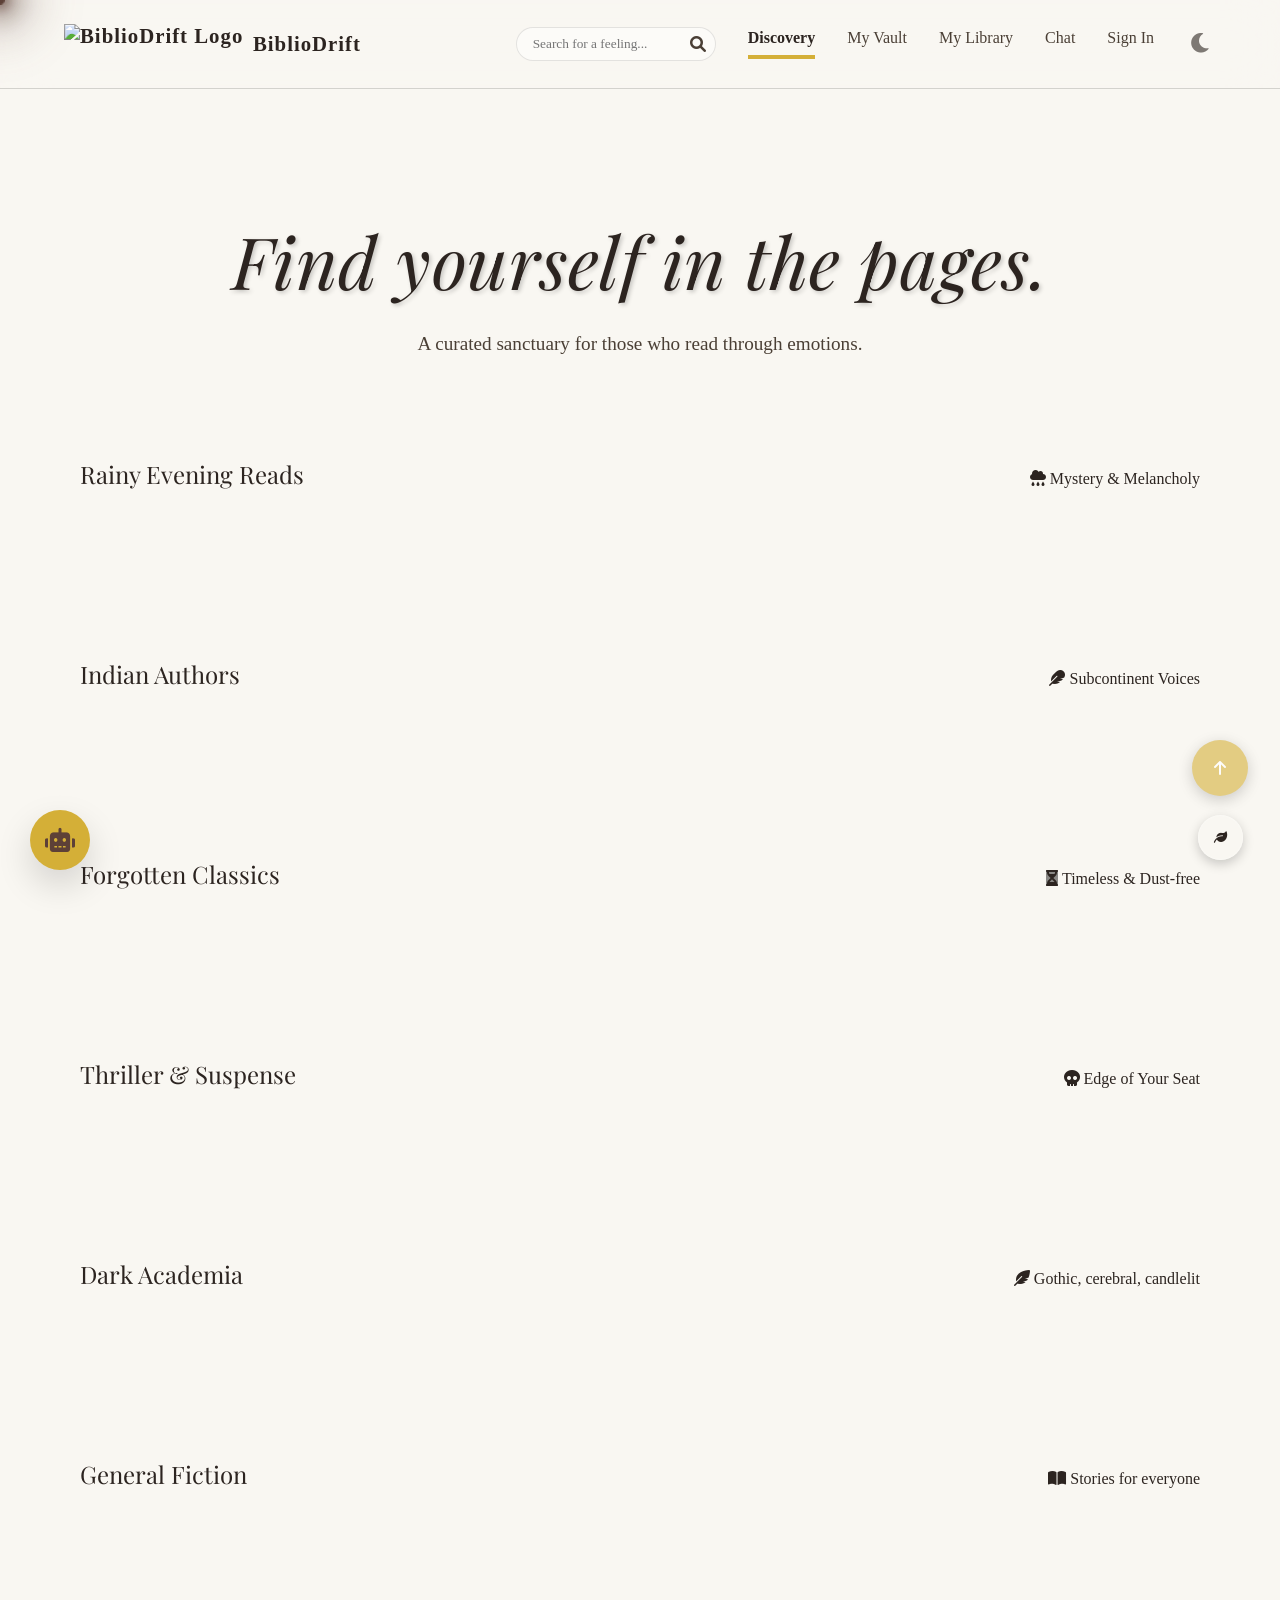
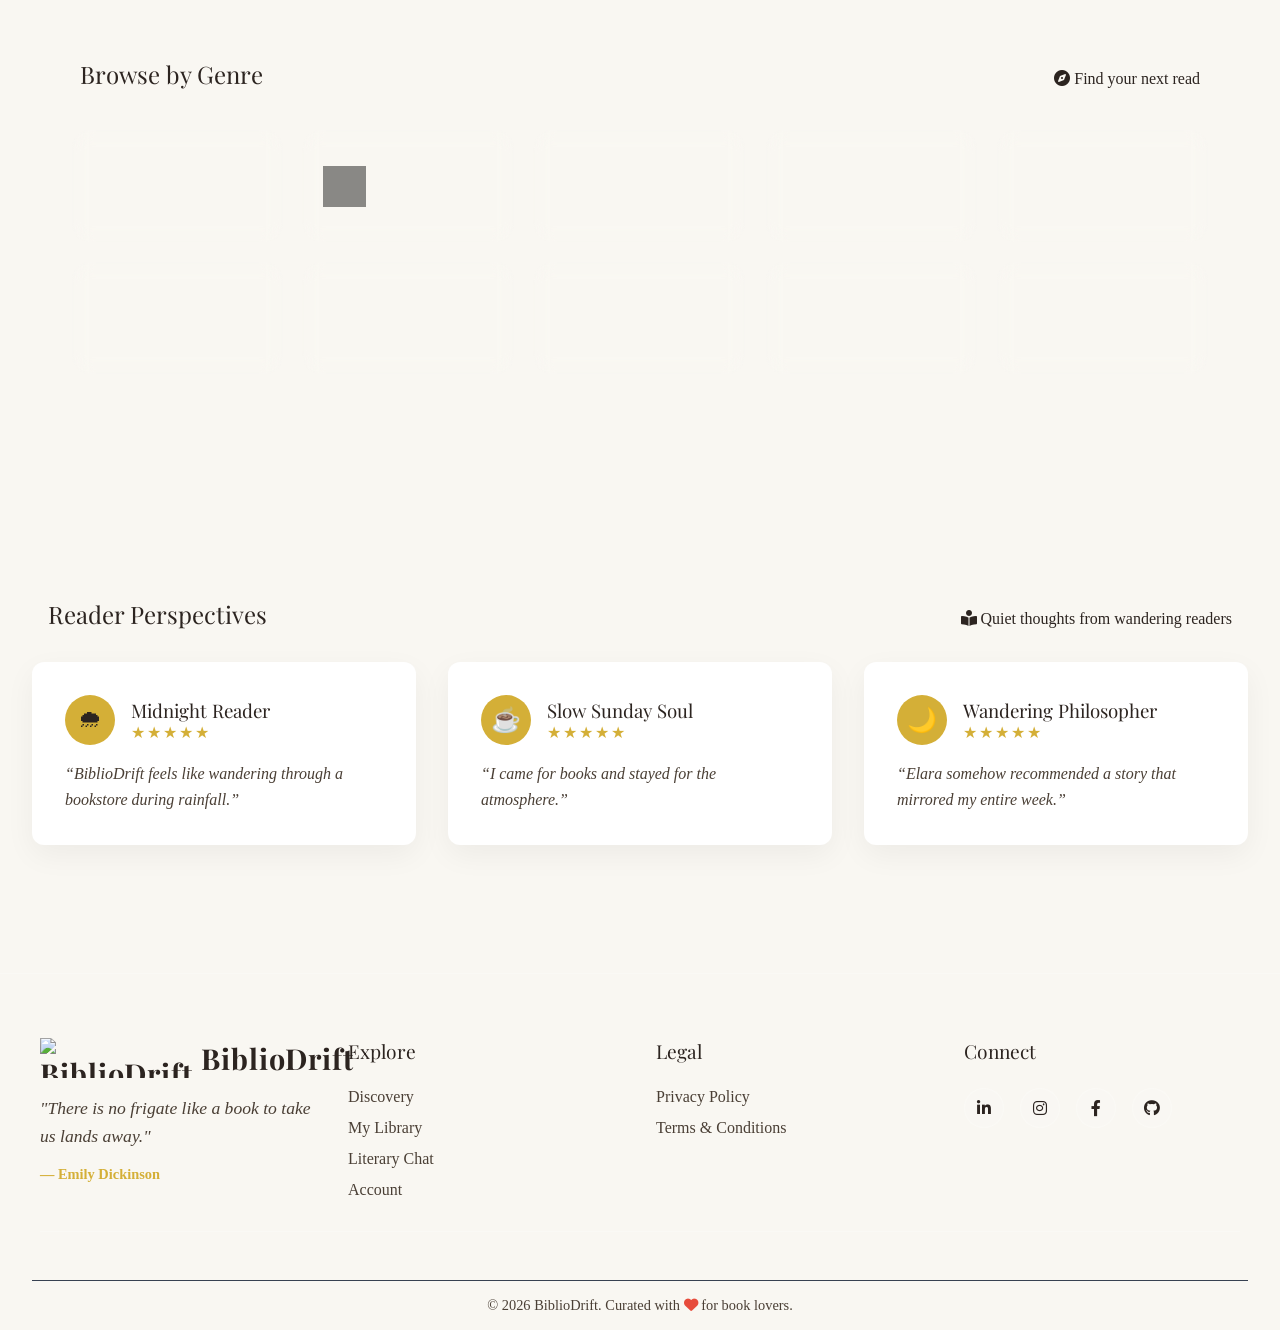
==== commit ed837987: "Merge PR #578 - add Reader Perspectives and fix missing CSS" ====
--- a/frontend/pages/index.html
+++ b/frontend/pages/index.html
@@ -182,6 +182,20 @@
       </div>
       <div class="curated-row" id="row-classics"></div>
     </section>
+
+    <section class="curated-section">
+      <div class="section-header">
+        <h2>Thriller & Suspense</h2>
+        <span><i class="fa-solid fa-skull"></i> Edge of Your Seat</span>
+      </div>
+    <div class="curated-row" id="row-thriller"></div>
+    </section>
+
+      
+    
+     
+      
+    
 
     <section class="curated-section">
       <div class="section-header">
@@ -271,7 +285,66 @@
       </div>
     </dialog>
   </main>
-
+<section class="reader-perspectives">
+
+  <div class="section-header">
+    <h2>Reader Perspectives</h2>
+    <span>
+      <i class="fa-solid fa-book-open-reader"></i>
+      Quiet thoughts from wandering readers
+    </span>
+  </div>
+
+  <div class="perspective-grid">
+
+    <div class="perspective-card">
+      <div class="perspective-user">
+        <div class="avatar-circle">🌧</div>
+
+        <div>
+          <h3>Midnight Reader</h3>
+          <p class="stars">★★★★★</p>
+        </div>
+      </div>
+
+      <p class="perspective-text">
+        “BiblioDrift feels like wandering through a bookstore during rainfall.”
+      </p>
+    </div>
+
+    <div class="perspective-card">
+      <div class="perspective-user">
+        <div class="avatar-circle">☕</div>
+
+        <div>
+          <h3>Slow Sunday Soul</h3>
+          <p class="stars">★★★★★</p>
+        </div>
+      </div>
+
+      <p class="perspective-text">
+        “I came for books and stayed for the atmosphere.”
+      </p>
+    </div>
+
+    <div class="perspective-card">
+      <div class="perspective-user">
+        <div class="avatar-circle">🌙</div>
+
+        <div>
+          <h3>Wandering Philosopher</h3>
+          <p class="stars">★★★★★</p>
+        </div>
+      </div>
+
+      <p class="perspective-text">
+        “Elara somehow recommended a story that mirrored my entire week.”
+      </p>
+    </div>
+
+  </div>
+
+</section>
 
   <!--The footer is being called usingt footer.js.-->
   <script src="../js/config.js"></script>
--- a/frontend/css/style.css
+++ b/frontend/css/style.css
@@ -1,5 +1,49 @@
 :root {
-    /* Fix: WCAG AA Contrast Floor - Issue #534 */
+    /* Day Theme (Default) */
+    --bg-color: #f9f7f2;
+    --header-bg: rgba(249, 247, 242, 0.8);
+    --text-main: #2c2420;
+    --text-muted: #4a3f35;
+    /* Darker for better contrast */
+    --accent-gold: #d4af37;
+    --wood-dark: #5d4037;
+    --wood-light: #8d6e63;
+    --glass-bg: rgba(255, 255, 255, 0.1);
+    --glass-border: rgba(255, 255, 255, 0.2);
+    --shadow-soft: 0 10px 30px rgba(0, 0, 0, 0.05);
+    --shadow-panel: 0 18px 45px rgba(44, 36, 32, 0.12);
+    --input-bg: rgba(255, 255, 255, 0.5);
+    --input-border: rgba(0, 0, 0, 0.1);
+    --book-bg: #fff;
+    --paper-color: #fffdf9;
+    --nav-active-color: #3a241c;
+    --nav-active-ring: rgba(58, 36, 28, 0.18);
+    --surface-panel: rgba(255, 255, 255, 0.72);
+    --surface-elevated: rgba(255, 255, 255, 0.92);
+    --surface-soft: rgba(255, 255, 255, 0.58);
+    --control-border: rgba(93, 64, 55, 0.14);
+    --control-focus-ring: rgba(212, 175, 55, 0.24);
+    --control-hover: rgba(255, 255, 255, 0.96);
+    --radius-panel: 24px;
+    --radius-control: 18px;
+
+    /* Vibe Colors */
+    --vibe-mystery: #78909c;
+    --vibe-romance: #ef9a9a;
+    --vibe-classic: #a1887f;
+
+    /* Dimensions */
+    --book-width: 160px;
+    --book-height: 240px;
+
+    --book-thick: 40px;
+
+    /* New Brand/UI Variables */
+    --border-radius-soft: 12px;
+    --shadow-hover: 0 15px 35px rgba(0, 0, 0, 0.15);
+}
+
+/* Fix: WCAG AA Contrast Floor - Issue #534 */
 .glass-panel,
 .book-tooltip,
 .book-detail-modal,
@@ -8,49 +52,35 @@
     backdrop-filter: blur(12px);
     -webkit-backdrop-filter: blur(12px);
 }
-    /* Day Theme (Default) */
-    --bg-color: #f9f7f2;
-    --header-bg: rgba(249, 247, 242, 0.8);
-    --text-main: #2c2420;
-    --text-muted: #6b5e55;
-    --accent-gold: #d4af37;
-    --wood-dark: #5d4037;
-    --wood-light: #8d6e63;
-    --glass-bg: rgba(255, 255, 255, 0.1);
-    --glass-border: rgba(255, 255, 255, 0.2);
-    --shadow-soft: 0 10px 30px rgba(0, 0, 0, 0.05);
-    --input-bg: rgba(255, 255, 255, 0.5);
-    --input-border: rgba(0, 0, 0, 0.1);
-    --book-bg: #fff;
-    --paper-color: #fffdf9;
-
-    /* Vibe Colors */
-    --vibe-mystery: #78909c;
-    --vibe-romance: #ef9a9a;
-    --vibe-classic: #a1887f;
-
-    /* Dimensions */
-    --book-width: 160px;
-    --book-height: 240px;
-    --book-thick: 40px;
-}
 
 [data-theme="night"] {
     /* Night Theme (Dark Wood) */
     --bg-color: #1e1a18;
     --header-bg: rgba(30, 26, 24, 0.85);
     --text-main: #e0d5cb;
-    --text-muted: #a89a8e;
+    --text-muted: #d5c7bc;
+    /* Lighter for better contrast on dark */
     --accent-gold: #fccb4e;
     --wood-dark: #3e2723;
     --wood-light: #5d4037;
     --glass-bg: rgba(0, 0, 0, 0.3);
     --glass-border: rgba(255, 255, 255, 0.05);
     --shadow-soft: 0 10px 40px rgba(0, 0, 0, 0.4);
+    --shadow-panel: 0 18px 45px rgba(0, 0, 0, 0.45);
     --input-bg: rgba(0, 0, 0, 0.2);
     --input-border: rgba(255, 255, 255, 0.1);
     --book-bg: #2c2420;
     --paper-color: #e0d5cb;
+    /* Overrides */
+    --shadow-hover: 0 15px 45px rgba(0, 0, 0, 0.5);
+    --nav-active-color: #fff2df;
+    --nav-active-ring: rgba(255, 242, 223, 0.22);
+    --surface-panel: rgba(19, 16, 14, 0.74);
+    --surface-elevated: rgba(34, 28, 25, 0.92);
+    --surface-soft: rgba(255, 255, 255, 0.06);
+    --control-border: rgba(255, 255, 255, 0.1);
+    --control-focus-ring: rgba(252, 203, 78, 0.24);
+    --control-hover: rgba(255, 255, 255, 0.1);
 }
 
 * {
@@ -71,7 +101,13 @@
     /* Classic serif for books */
     overflow-x: hidden;
     min-height: 100vh;
+    display: flex;
+    flex-direction: column;
     transition: background-color 0.4s ease, color 0.4s ease, border-color 0.4s ease, box-shadow 0.4s ease;
+}
+
+main {
+    flex: 1;
 }
 
 /* Explicit night-mode overrides — bulletproof fallback */
@@ -84,6 +120,8 @@
 
 [data-theme="night"] header {
     background: rgba(30, 26, 24, 0.85) !important;
+    backdrop-filter: blur(25px);
+    border-bottom: 1px solid rgba(255, 255, 255, 0.15);
 }
 
 [data-theme="night"] .search-input,
@@ -97,43 +135,6 @@
 /* Global Wooden Scrollbar Styling */
 ::-webkit-scrollbar {
     width: 12px;
-}
-
-/* --- Mood Theme Integration ---
-   Maps the dynamic --theme-* variables set by theme-manager.js 
-   to the project's functional CSS variables.
-*/
-[data-theme="rainy"], 
-[data-theme="cozy"], 
-[data-theme="dark-academia"], 
-[data-theme="ocean"], 
-[data-theme="indian-authors"] {
-    --bg-color: var(--theme-bg) !important;
-    --text-main: var(--theme-text) !important;
-    --text-muted: var(--theme-text-muted) !important;
-    --accent-gold: var(--theme-accent) !important;
-    --input-bg: var(--theme-pill-bg) !important;
-    --input-border: var(--theme-border) !important;
-    --book-bg: var(--theme-surface) !important;
-    --header-bg: var(--theme-bg) !important; /* Unified header bg for mood themes */
-}
-
-/* Ensure body transitions smoothly between mood themes */
-[data-theme="rainy"] body,
-[data-theme="cozy"] body,
-[data-theme="dark-academia"] body,
-[data-theme="ocean"] body,
-[data-theme="indian-authors"] body {
-    background-color: var(--bg-color) !important;
-    color: var(--text-main) !important;
-}
-
-[data-theme="rainy"] .curated-section h2,
-[data-theme="cozy"] .curated-section h2,
-[data-theme="dark-academia"] .curated-section h2,
-[data-theme="ocean"] .curated-section h2,
-[data-theme="indian-authors"] .curated-section h2 {
-    color: var(--accent-gold);
 }
 
 ::-webkit-scrollbar-track {
@@ -161,7 +162,7 @@
 
 /* --- Layout --- */
 header {
-    padding: 2rem 4rem;
+    padding: 1.5rem 4rem;
     display: flex;
     justify-content: space-between;
     align-items: center;
@@ -169,8 +170,11 @@
     top: 0;
     z-index: 100;
     background: var(--header-bg);
-    backdrop-filter: blur(10px);
-    transition: background-color 0.4s ease, color 0.4s ease, backdrop-filter 0.4s ease;
+    backdrop-filter: blur(25px);
+    -webkit-backdrop-filter: blur(25px);
+    border-bottom: 1px solid rgba(0, 0, 0, 0.15);
+    /* Subtly deeper bottom border */
+    transition: background-color 0.4s ease, color 0.4s ease, backdrop-filter 0.4s ease, border-color 0.4s ease;
 }
 
 .header-controls {
@@ -225,16 +229,34 @@
     gap: 0.5rem;
 }
 
+.nav-links {
+    display: flex;
+    flex-wrap: wrap;
+    gap: 1rem 2rem;
+    align-items: center;
+}
+
 .nav-links a {
     text-decoration: none;
     color: var(--text-muted);
-    margin-left: 2rem;
-    transition: color 0.3s ease;
+    transition: color 0.3s ease, border-color 0.3s ease, font-weight 0.3s ease;
+    display: inline-block;
+    border-bottom: 4px solid transparent;
+    padding-bottom: 8px;
 }
 
 .nav-links a:hover,
 .nav-links a.active {
     color: var(--text-main);
+    font-weight: 800;
+    border-bottom-color: var(--accent-gold);
+}
+
+/* Hide active underline if another link is hovered */
+.nav-links:hover a.active:not(:hover) {
+    border-bottom-color: transparent;
+    color: var(--text-muted);
+    font-weight: normal;
 }
 
 /* === ANIMATED HOVER TOOLTIPS FOR NAVIGATION (NEW) === */
@@ -244,48 +266,36 @@
 }
 
 .tooltip-text {
-    position: absolute;
-    left: 50%;
-    bottom: calc(100% + 8px);
-    transform: translateX(-50%) scale(0.95) translateY(6px);
-    padding: 10px 14px;
-    background: #fffaf3;
-    color: #2b2b2b;
-    font-size: 13px;
-    font-weight: 500;
-    white-space: nowrap;
-    border-radius: 10px;
-    box-shadow: 0 8px 20px rgba(0, 0, 0, 0.15);
-    border: 1px solid rgba(0, 0, 0, 0.08);
-    opacity: 0;
-    visibility: hidden;
-    pointer-events: none;
-    transition: all 0.25s ease;
-    z-index: 9999;
+    display: none;
 }
 
 .tooltip-text::after {
-    content: "";
-    position: absolute;
-    top: 100%;
-    left: 50%;
-    transform: translateX(-50%) rotate(45deg);
-    width: 12px;
-    height: 12px;
-    background: #fffaf3;
-    border-left: 1px solid rgba(0, 0, 0, 0.08);
-    border-bottom: 1px solid rgba(0, 0, 0, 0.08);
+    display: none;
 }
 
 .tooltip:hover .tooltip-text {
-    opacity: 1;
-    visibility: visible;
-    transform: translateX(-40%) scale(1) translateY(0);
+    display: none;
+}
+
+/* Prevent tooltip from going off right edge for the last element */
+.nav-links .tooltip:last-child .tooltip-text {
+    left: auto;
+    right: 0;
+    transform: translateX(0%) scale(0.95) translateY(6px);
+}
+
+.nav-links .tooltip:last-child:hover .tooltip-text {
+    transform: translateX(0%) scale(1) translateY(0);
+}
+
+.nav-links .tooltip:last-child .tooltip-text::after {
+    left: auto;
+    right: 15px;
+    transform: rotate(45deg);
 }
 
 .tooltip-text i {
-    margin-right: 5px;
-    color: var(--accent-gold);
+    display: none;
 }
 
 main {
@@ -341,14 +351,12 @@
 }
 
 .section-header {
-    margin-: 0 1rem 0.5rem 1rem;
+    margin: 0 1rem 0.5rem 1rem;
     display: flex;
     justify-content: space-between;
     align-items: baseline;
     flex-wrap: wrap;
-    gap: 1rem
-    justify-content: space-between;
-    align-items: baseline;
+    gap: 1rem;
 }
 
 .curated-row {
@@ -410,8 +418,9 @@
     height: 100%;
     backface-visibility: hidden;
     /* Hide back when front is clear */
-    border-radius: 4px 8px 8px 4px;
-    box-shadow: 5px 5px 15px rgba(0, 0, 0, 0.15);
+    border-radius: var(--border-radius-soft);
+    box-shadow: var(--shadow-soft);
+    transition: box-shadow 0.3s ease, transform 0.3s ease;
 }
 
 .book__face--front {
@@ -491,6 +500,11 @@
 /* Hover Effect: Pull out */
 .book-scene:hover .book:not(.flipped) {
     transform: translateZ(30px) translateY(-10px) rotateY(-10deg);
+    filter: drop-shadow(var(--shadow-hover));
+}
+
+.book-scene:hover .book__face {
+    box-shadow: var(--shadow-hover);
 }
 
 /* Glassmorphism Overlay (Quick view) */
@@ -531,10 +545,10 @@
 
 /* Read details Button */
 .read-details-btn {
-    background-color: #3e2723; 
+    background-color: #3e2723;
     color: #fffdf9;
     border: 1px solid var(--accent-gold);
-    padding: 6px 16px; 
+    padding: 6px 16px;
     border-radius: 6px;
     font-family: 'Playfair Display', 'Georgia', serif;
     font-size: 0.82rem;
@@ -542,12 +556,12 @@
     display: flex;
     align-items: center;
     justify-content: center;
-    gap: 6px; 
+    gap: 6px;
     margin: 8px auto 14px auto;
-    width: 96%; 
+    width: 96%;
     box-shadow: 0 3px 6px rgba(0, 0, 0, 0.15);
     transition: background-color 0.2s ease-in-out;
-    white-space: nowrap; 
+    white-space: nowrap;
 }
 
 .read-details-btn:hover {
@@ -1026,6 +1040,7 @@
     overflow-y: auto;
     animation: modalIn 0.4s cubic-bezier(0.175, 0.885, 0.32, 1.275);
     max-height: 90vh;
+    color: var(--text-main);
 }
 
 [data-theme="night"] .modal-content {
@@ -1122,13 +1137,13 @@
     padding: 1.2rem 1.5rem;
     border-radius: 12px;
     margin-top: 1.5rem;
-    box-shadow: 0 2px 8px rgba(0,0,0,0.03);
+    box-shadow: 0 2px 8px rgba(0, 0, 0, 0.03);
 }
 
 #modal-ai-note {
     font-family: "Georgia", serif;
     font-style: italic;
-    color: #4a3f35 !important; /* Dark brown for high contrast */
+    color: var(--text-main) !important;
     line-height: 1.6;
     font-size: 1.05rem;
     display: block;
@@ -1173,6 +1188,36 @@
     color: var(--text-main);
 }
 
+/* Theme-safe modal sub-elements */
+.modal-section-title,
+.purchase-header,
+.purchase-links-box,
+.emotion-tagging-section {
+    color: var(--text-main);
+}
+
+.emotion-tag {
+    display: inline-flex;
+    align-items: center;
+    gap: 5px;
+    padding: 5px 12px;
+    border-radius: 20px;
+    font-size: 0.82rem;
+    cursor: pointer;
+    border: 1px solid var(--control-border);
+    background: var(--surface-soft);
+    color: var(--text-main);
+    transition: all 0.2s ease;
+    margin: 3px 2px;
+}
+
+.emotion-tag:hover,
+.emotion-tag.active {
+    background: var(--accent-gold);
+    color: #2c2420;
+    border-color: var(--accent-gold);
+}
+
 .modal-actions {
     margin-top: auto;
     display: flex;
@@ -1851,8 +1896,8 @@
 
 /* ===== GENRE SECTION STYLES ===== */
 .genre-grid {
-display: grid;
-   
+    display: grid;
+
     grid-template-columns: repeat(auto-fill, minmax(180px, 1fr));
     gap: 1.25rem;
     padding: 2rem 0.5rem
@@ -2012,6 +2057,7 @@
     box-shadow: 0 25px 80px rgba(0, 0, 0, 0.3);
     display: flex;
     flex-direction: column;
+    color: var(--text-main);
 }
 
 .genre-modal-header {
@@ -2510,17 +2556,17 @@
 
 .tooltip-title {
     font-family: 'Playfair Display', serif;
-    font-size: 1.1rem;
-    font-weight: 600;
+    font-size: 1.25rem;
+    font-weight: 700;
     color: var(--text-main);
     margin-bottom: 0.25rem;
     line-height: 1.3;
 }
 
 .tooltip-author {
-    font-size: 0.9rem;
+    font-size: 1rem;
     color: var(--text-muted);
-    font-style: italic;
+    font-weight: 500;
     margin-bottom: 0.5rem;
 }
 
@@ -2573,9 +2619,11 @@
     left: 0;
     right: 0;
     bottom: 0;
-    background: rgba(0, 0, 0, 0.6);
-    backdrop-filter: blur(8px);
-    -webkit-backdrop-filter: blur(8px);
+    background:
+        radial-gradient(circle at top, rgba(212, 175, 55, 0.12), transparent 38%),
+        rgba(0, 0, 0, 0.62);
+    -webkit-backdrop-filter: blur(12px);
+    backdrop-filter: blur(12px);
     display: flex;
     justify-content: center;
     align-items: center;
@@ -2592,13 +2640,14 @@
 }
 
 .book-detail-content {
-    background: var(--bg-color);
-    border-radius: 24px;
+    background: linear-gradient(180deg, var(--surface-elevated), var(--surface-panel));
+    border-radius: var(--radius-panel);
     max-width: 900px;
     width: 100%;
     max-height: 90vh;
     overflow-y: auto;
-    box-shadow: 0 30px 80px rgba(0, 0, 0, 0.3);
+    box-shadow: var(--shadow-panel);
+    border: 1px solid var(--glass-border);
     transform: translateY(30px) scale(0.95);
     transition: all 0.4s cubic-bezier(0.23, 1, 0.32, 1);
     position: relative;
@@ -2641,6 +2690,14 @@
     padding: 2.5rem;
 }
 
+.book-expanded-layout {
+    display: grid;
+    grid-template-columns: minmax(280px, 320px) minmax(0, 1fr);
+    gap: 1.5rem;
+    align-items: start;
+    padding: 1.25rem;
+}
+
 .book-cover-section {
     position: relative;
 }
@@ -2950,6 +3007,111 @@
     }
 
     .spine-author {
+
+        .ai-insight-box,
+        .purchase-links-box,
+        .price-tracker-section,
+        .reading-progress-tracker,
+        .book-reviews-section,
+        .shelf-selection-row {
+            background: var(--surface-soft);
+            border: 1px solid var(--glass-border);
+            border-radius: 20px;
+            padding: 1rem 1.1rem;
+            box-shadow: 0 10px 24px rgba(0, 0, 0, 0.05);
+        }
+
+        .ai-insight-box {
+            position: relative;
+            overflow: hidden;
+            margin-top: 0.25rem;
+        }
+
+        .ai-insight-box::before {
+            content: "";
+            position: absolute;
+            inset: 0;
+            border-radius: inherit;
+            background: linear-gradient(135deg, rgba(212, 175, 55, 0.08), transparent 45%);
+            pointer-events: none;
+        }
+
+        .ai-header,
+        .purchase-header,
+        .price-tracker-header,
+        .progress-tracker-header {
+            display: inline-flex;
+            align-items: center;
+            gap: 0.6rem;
+            margin-bottom: 0.85rem;
+            padding: 0.35rem 0.8rem;
+            border-radius: 999px;
+            background: rgba(212, 175, 55, 0.12);
+            color: var(--accent-gold);
+            font-size: 0.85rem;
+            font-weight: 700;
+            letter-spacing: 0.03em;
+        }
+
+        .purchase-links-container {
+            display: flex;
+            flex-wrap: wrap;
+            gap: 0.5rem;
+        }
+
+        .purchase-links-container a,
+        .purchase-link-btn {
+            border-radius: 999px !important;
+            transition: transform 0.2s ease, box-shadow 0.2s ease, opacity 0.2s ease;
+        }
+
+        .purchase-links-container a:hover,
+        .purchase-link-btn:hover {
+            transform: translateY(-2px);
+            box-shadow: 0 8px 18px rgba(0, 0, 0, 0.12);
+        }
+
+        .price-tracker-section {
+            padding-top: 1rem;
+        }
+
+        .price-tracker-section input[type="number"] {
+            width: 100%;
+            padding: 0.75rem 0.95rem 0.75rem 2rem;
+            border-radius: 14px;
+            border: 1px solid var(--control-border);
+            background: var(--control-hover);
+            color: var(--text-main);
+            transition: border-color 0.2s ease, box-shadow 0.2s ease, background-color 0.2s ease;
+        }
+
+        .price-tracker-section input[type="number"]:focus {
+            outline: none;
+            border-color: var(--accent-gold);
+            box-shadow: 0 0 0 4px var(--control-focus-ring);
+        }
+
+        .price-tracker-section button,
+        .progress-save-btn,
+        .progress-mode-btn {
+            border-radius: 999px;
+        }
+
+        .shelf-selection-row {
+            gap: 0.65rem;
+            align-items: stretch;
+            position: relative;
+        }
+
+        .library-select-label {
+            font-family: "Georgia", serif;
+            font-size: 0.9rem;
+            color: var(--text-muted);
+            font-weight: 700;
+            text-transform: uppercase;
+            letter-spacing: 0.04em;
+        }
+
         display: none;
     }
 
@@ -3359,16 +3521,26 @@
     height: 12px;
     border-radius: 6px;
     overflow: hidden;
-    background: rgba(0,0,0,0.1);
+    background: rgba(0, 0, 0, 0.1);
     margin-bottom: 1rem;
 }
 
 .progress-segment {
     transition: width 1s ease-out;
 }
-.progress-segment.finished { background: var(--accent-gold); }
-.progress-segment.current { background: var(--wood-light); }
-.progress-segment.want { background: var(--text-muted); opacity: 0.7; }
+
+.progress-segment.finished {
+    background: var(--accent-gold);
+}
+
+.progress-segment.current {
+    background: var(--wood-light);
+}
+
+.progress-segment.want {
+    background: var(--text-muted);
+    opacity: 0.7;
+}
 
 .progress-legend {
     display: flex;
@@ -3377,9 +3549,24 @@
     color: var(--text-muted);
 }
 
-.legend-finished { color: var(--accent-gold); font-size: 0.6rem; margin-right: 4px; }
-.legend-current { color: var(--wood-light); font-size: 0.6rem; margin-right: 4px; }
-.legend-want { color: var(--text-muted); opacity: 0.7; font-size: 0.6rem; margin-right: 4px; }
+.legend-finished {
+    color: var(--accent-gold);
+    font-size: 0.6rem;
+    margin-right: 4px;
+}
+
+.legend-current {
+    color: var(--wood-light);
+    font-size: 0.6rem;
+    margin-right: 4px;
+}
+
+.legend-want {
+    color: var(--text-muted);
+    opacity: 0.7;
+    font-size: 0.6rem;
+    margin-right: 4px;
+}
 
 .profile-content {
     max-width: 1200px;
@@ -3900,59 +4087,52 @@
 .book-info-panel {
     flex: 1;
     max-width: 550px;
-    background: rgba(255, 255, 255, 0.95);
-    backdrop-filter: blur(10px);
-    padding: 2rem;
-    border-radius: 4px;
-    /* Paper-like corner */
-    box-shadow:
-        0 1px 1px rgba(0, 0, 0, 0.15),
-        0 8px 0 -4px #f5f5f5,
-        0 8px 2px -3px rgba(0, 0, 0, 0.15),
-        0 16px 0 -8px #ebebeb,
-        0 16px 2px -7px rgba(0, 0, 0, 0.1);
-    /* Paper stack effect */
+    background: var(--surface-elevated);
+    -webkit-backdrop-filter: blur(14px);
+    backdrop-filter: blur(14px);
+    padding: 1.75rem;
+    border-radius: var(--radius-panel);
+    box-shadow: var(--shadow-panel);
     display: flex;
     flex-direction: column;
-    gap: 1.5rem;
+    gap: 1.25rem;
     height: auto;
     max-height: 90vh;
     overflow-y: auto;
-    /* Allow scrolling for long content */
     position: relative;
     pointer-events: auto;
-    border: 1px solid rgba(0, 0, 0, 0.05);
+    border: 1px solid var(--glass-border);
 }
 
 .book-header {
-    border-bottom: 2px solid var(--accent-gold);
-    padding: 1rem 0 1.5rem 0;
-    margin-top: 1rem;
-    /* Space for close button */
+    border-bottom: 1px solid rgba(212, 175, 55, 0.28);
+    padding: 0.25rem 0 1rem 0;
+    margin-top: 0.5rem;
 }
 
 .book-info-panel .book-title-large {
     font-family: 'Playfair Display', serif;
-    font-size: 2.8rem;
-    color: #2c2420;
-    line-height: 1.1;
-    margin-bottom: 0.8rem;
+    font-size: clamp(2.15rem, 4vw, 2.8rem);
+    color: var(--text-main);
+    line-height: 1.08;
+    margin-bottom: 0.5rem;
 }
 
 .book-info-panel .book-author-large {
-    font-size: 1.4rem;
-    color: #6b5e55;
+    font-size: 1.15rem;
+    color: var(--text-muted);
     font-style: italic;
     font-family: 'Georgia', serif;
 }
 
 .book-stats-row {
-    display: flex;
-    justify-content: space-between;
-    background: #f9f7f2;
-    padding: 1.2rem;
-    border-radius: 8px;
-    border: 1px solid #e0dfdc;
+    display: grid;
+    grid-template-columns: repeat(2, minmax(0, 1fr));
+    gap: 1rem;
+    background: var(--surface-soft);
+    padding: 1rem 1.1rem;
+    border-radius: 18px;
+    border: 1px solid var(--glass-border);
 }
 
 .stat-item {
@@ -3995,22 +4175,29 @@
 
 .book-actions-section {
     margin-top: auto;
-    padding-top: 1.5rem;
-    border-top: 1px solid #e0dfdc;
+    padding-top: 1.25rem;
+    border-top: 1px solid var(--glass-border);
     display: flex;
     flex-wrap: wrap;
-    /* Prevent crowding */
-    gap: 0.8rem;
-    align-items: center;
+    gap: 1rem;
+    align-items: center;
+}
+
+.library-actions-group {
+    display: flex;
+    flex-wrap: wrap;
+    gap: 0.75rem;
+    width: 100%;
 }
 
 .action-btn-primary {
     flex: 1;
-    padding: 0.6rem 1.2rem;
+    min-height: 42px;
+    padding: 0.7rem 1.05rem;
     font-size: 0.85rem;
-    font-weight: 500;
+    font-weight: 600;
     text-transform: none;
-    letter-spacing: 0.5px;
+    letter-spacing: 0.2px;
     transition: all 0.3s ease;
     display: flex;
     align-items: center;
@@ -4018,6 +4205,7 @@
     gap: 0.5rem;
     cursor: pointer;
     border: none;
+    border-radius: 999px;
 }
 
 .add-to-library {
@@ -4031,6 +4219,26 @@
     background-color: #3e2b25;
     transform: translateY(-2px);
     box-shadow: 0 5px 15px rgba(93, 64, 55, 0.3);
+}
+
+.book-actions-section .action-btn-secondary,
+.book-actions-section .btn-preview,
+.book-actions-section .library-share-btn {
+    min-height: 42px;
+    padding: 0.7rem 1rem;
+    border-radius: 999px;
+    border: 1px solid var(--glass-border);
+    background: var(--surface-soft);
+    color: var(--text-main);
+    box-shadow: none;
+}
+
+.book-actions-section .action-btn-secondary:hover,
+.book-actions-section .btn-preview:hover,
+.book-actions-section .library-share-btn:hover {
+    background: var(--control-hover);
+    transform: translateY(-1px);
+    border-color: var(--accent-gold);
 }
 
 .mark-read {
@@ -4364,6 +4572,11 @@
     justify-content: center;
     gap: 1.2rem;
     flex-wrap: wrap;
+    padding: 1rem;
+    background: var(--surface-panel);
+    border: 1px solid var(--glass-border);
+    border-radius: 24px;
+    box-shadow: var(--shadow-panel);
 }
 
 /* Glass dropdown cards */
@@ -4371,14 +4584,17 @@
     display: flex;
     align-items: center;
     gap: 0.6rem;
-
-    background: var(--glass-bg);
-    backdrop-filter: blur(12px);
-
-    border: 1px solid var(--glass-border);
-    border-radius: 14px;
-
-    padding: 10px 16px;
+    position: relative;
+    min-width: 220px;
+
+    background: var(--surface-soft);
+    -webkit-backdrop-filter: blur(16px);
+    backdrop-filter: blur(16px);
+
+    border: 1px solid var(--control-border);
+    border-radius: var(--radius-control);
+
+    padding: 0.85rem 1rem;
 
     box-shadow: var(--shadow-soft);
     transition: all 0.3s ease;
@@ -4386,9 +4602,14 @@
 
 /* Hover = premium lift */
 .filter-group:hover {
-    transform: translateY(-3px) scale(1.02);
+    transform: translateY(-2px);
     border-color: var(--accent-gold);
-    box-shadow: 0 12px 30px rgba(0, 0, 0, 0.15);
+    box-shadow: 0 16px 32px rgba(0, 0, 0, 0.12);
+}
+
+.filter-group:focus-within {
+    border-color: var(--accent-gold);
+    box-shadow: 0 0 0 4px var(--control-focus-ring), var(--shadow-soft);
 }
 
 /* Icons glow */
@@ -4404,6 +4625,8 @@
 
 /* Select styling */
 .sort-select {
+    -webkit-appearance: none;
+    appearance: none;
     background: transparent;
     border: none;
     outline: none;
@@ -4413,11 +4636,23 @@
     color: var(--text-main);
 
     cursor: pointer;
+    width: 100%;
+    padding-right: 1.5rem;
 }
 
 /* Fancy focus */
 .sort-select:focus {
     color: var(--accent-gold);
+}
+
+.filter-group::after {
+    content: "\f078";
+    font-family: "Font Awesome 6 Free";
+    font-weight: 900;
+    color: var(--accent-gold);
+    font-size: 0.75rem;
+    pointer-events: none;
+    margin-left: auto;
 }
 
 .logo img {
@@ -4465,28 +4700,44 @@
 
 .library-select-label {
     font-family: "Georgia", serif;
-    font-size: 1rem;
-    color: var(--wood-dark);
+    font-size: 0.9rem;
+    color: var(--text-muted);
     font-weight: 700;
+    text-transform: uppercase;
+    letter-spacing: 0.04em;
 }
 
 .library-shelf-select {
-    padding: 0 12px;
-    border-radius: 17px;
-    font-size: 0.9rem;
-    height: 40px;
+    -webkit-appearance: none;
+    appearance: none;
+    padding: 0 2.2rem 0 1rem;
+    border-radius: 16px;
+    font-size: 0.95rem;
+    height: 44px;
     width: 100%;
-    max-width: 300px;
-    border: 1px solid var(--wood-light);
-    background: #fff;
+    max-width: none;
+    border: 1px solid var(--control-border);
+    background: linear-gradient(180deg, var(--control-hover), var(--surface-panel));
     color: var(--text-main);
     cursor: pointer;
-    box-shadow: inset 0 1px 3px rgba(0,0,0,0.1);
+    box-shadow: inset 0 1px 0 rgba(255, 255, 255, 0.35);
+    transition: border-color 0.2s ease, box-shadow 0.2s ease, transform 0.2s ease, background-color 0.2s ease;
+}
+
+.library-shelf-select:focus {
+    outline: none;
+    border-color: var(--accent-gold);
+    box-shadow: 0 0 0 4px var(--control-focus-ring);
+}
+
+.library-shelf-select:hover {
+    border-color: var(--accent-gold);
+    transform: translateY(-1px);
 }
 
 .library-remove-btn {
-    background: linear-gradient(135deg, #ff4d4d, #e60000);
-    color: white;
+    background: linear-gradient(135deg, rgba(93, 64, 55, 0.98), rgba(122, 90, 77, 0.98));
+    color: #fff8f1;
     padding: 0 20px;
     font-size: 0.8rem;
     font-weight: 600;
@@ -4499,19 +4750,19 @@
     border: none;
     cursor: pointer;
     transition: all 0.2s ease;
-    box-shadow: 0 4px 12px rgba(255, 77, 77, 0.3);
+    box-shadow: 0 8px 20px rgba(93, 64, 55, 0.22);
 }
 
 .library-remove-btn:hover {
-    background-color: #ff3333;
+    background: linear-gradient(135deg, rgba(77, 54, 47, 0.98), rgba(109, 80, 69, 0.98));
     transform: translateY(-1px);
-    box-shadow: 0 4px 12px rgba(255, 77, 77, 0.3);
+    box-shadow: 0 10px 22px rgba(93, 64, 55, 0.28);
 }
 
 .library-share-btn {
     margin-left: 10px;
     border: 1px solid var(--glass-border);
-    background-color: transparent;
+    background: var(--surface-soft);
     color: var(--text-main);
     padding: 0.3rem 0.6rem;
     border-radius: 20px;
@@ -4620,6 +4871,20 @@
     transform: scale(1.05);
 }
 
+/* Animated active state for the sanctuary toggle button */
+#ambientToggle {
+    will-change: transform;
+}
+
+#ambientToggle.active {
+    transform: scale(1.08) rotate(-8deg) !important;
+    box-shadow: 0 10px 24px rgba(0, 0, 0, 0.32) !important;
+}
+
+#ambientToggle:active {
+    transform: scale(0.96) rotate(-2deg) !important;
+}
+
 .ambient-panel {
     position: absolute;
     bottom: 60px;
@@ -4635,11 +4900,17 @@
     display: none;
     flex-direction: column;
     gap: 1rem;
+    /* Prepare for animated entrance */
+    opacity: 0;
+    transform: translateY(8px) scale(0.995);
+    transition: opacity 260ms cubic-bezier(.2, .9, .3, 1), transform 260ms cubic-bezier(.2, .9, .3, 1);
     z-index: 10002;
 }
 
 .ambient-panel.active {
     display: flex !important;
+    opacity: 1 !important;
+    transform: translateY(0) scale(1) !important;
 }
 
 .ambient-option {
@@ -4654,6 +4925,481 @@
     align-items: center;
     gap: 10px;
     font-size: 0.95rem;
+}
+
+/* Improved alignment: use a two-column grid so labels line up and controls align consistently */
+.ambient-panel .ambient-option,
+.ambient-panel .volume-control {
+    display: grid;
+    grid-template-columns: 1fr auto;
+    align-items: center;
+    gap: 10px;
+}
+
+.ambient-panel .volume-control {
+    position: relative;
+    display: grid;
+    grid-template-columns: auto 1fr;
+    align-items: center;
+    gap: 10px;
+}
+
+.ambient-panel .volume-control .range-wrap {
+    grid-column: 2 / 3;
+    position: relative;
+    width: 100%;
+}
+
+/* Library-specific alignment fixes */
+.library-page .ambient-panel .volume-control .range-wrap {
+    height: 18px;
+}
+
+.library-page .ambient-panel .volume-control .range-wrap .range-track,
+.library-page .ambient-panel .volume-control .range-wrap .range-fill {
+    top: 50%;
+    transform: translateY(-50%);
+}
+
+.library-page .ambient-panel .volume-control .range-wrap input[type="range"] {
+    height: 18px !important;
+    padding: 0 !important;
+}
+
+/* Final alignment nudge: move the thumb slightly down to perfectly center on the track across pages */
+.ambient-panel .volume-control .range-wrap input[type="range"]::-webkit-slider-thumb {
+    transform: translateY(2px) !important;
+}
+
+.ambient-panel .volume-control .range-wrap input[type="range"]::-moz-range-thumb {
+    transform: translateY(2px) !important;
+}
+
+/* Library/profile specific small adjustments if needed */
+.library-page .ambient-panel .volume-control .range-wrap .range-track,
+.library-page .ambient-panel .volume-control .range-wrap .range-fill,
+#profile-page .ambient-panel .volume-control .range-wrap .range-track,
+#profile-page .ambient-panel .volume-control .range-wrap .range-fill {
+    /* keep track centered */
+    top: 50% !important;
+    transform: translateY(-50%) !important;
+}
+
+.ambient-panel .volume-control .range-wrap .range-track {
+    position: absolute;
+    left: 0;
+    right: 0;
+    height: 6px;
+    background: rgba(0, 0, 0, 0.12);
+    border-radius: 999px;
+    top: 50%;
+    transform: translateY(-50%);
+    z-index: 1;
+}
+
+.ambient-panel .volume-control .range-wrap .range-fill {
+    position: absolute;
+    left: 0;
+    height: 6px;
+    background: var(--accent-gold);
+    border-radius: 999px;
+    top: 50%;
+    transform: translateY(-50%);
+    z-index: 2;
+    width: 50%;
+    transition: width 240ms cubic-bezier(.2, 1, .22, 1);
+}
+
+.ambient-panel .volume-control .range-wrap input[type="range"] {
+    background: transparent !important;
+    position: relative;
+    z-index: 3;
+    width: 100%;
+}
+
+/* Profile-specific nudge: align the track/fill and thumb better on profile layout */
+.profile-page .ambient-panel .volume-control .range-wrap {
+    padding-top: 2px;
+    /* small spacing to shift input area down slightly */
+}
+
+.profile-page .ambient-panel .volume-control .range-wrap .range-track,
+.profile-page .ambient-panel .volume-control .range-wrap .range-fill {
+    top: 54%;
+}
+
+.profile-page .ambient-panel .volume-control .range-wrap input[type="range"] {
+    height: 20px !important;
+}
+
+.profile-page .ambient-panel .volume-control .range-wrap input[type="range"]::-webkit-slider-thumb {
+    margin-top: 0 !important;
+}
+
+/* Make the input tall enough so the thumb can be vertically centered; remove negative margins */
+.ambient-panel .volume-control .range-wrap input[type="range"] {
+    height: 18px !important;
+    padding: 0 !important;
+    margin: 0 !important;
+    line-height: 18px !important;
+}
+
+/* Ensure the WebKit thumb is not shifted upward */
+.ambient-panel .volume-control .range-wrap input[type="range"]::-webkit-slider-thumb {
+    margin-top: 0 !important;
+    position: relative !important;
+    top: 0 !important;
+}
+
+/* Ensure the Firefox thumb is vertically centered */
+.ambient-panel .volume-control .range-wrap input[type="range"]::-moz-range-thumb {
+    margin: 0 !important;
+}
+
+.ambient-panel .ambient-option span,
+.ambient-panel .volume-control label {
+    display: flex;
+    align-items: center;
+    gap: 10px;
+    color: var(--text-main);
+}
+
+/* Make switches slightly larger and center their internal toggle */
+.switch {
+    width: 44px;
+    height: 26px;
+}
+
+.slider {
+    border-radius: 999px;
+    background-color: rgba(68, 68, 68, 0.9);
+}
+
+.slider:before {
+    height: 18px;
+    width: 18px;
+    left: 4px;
+    bottom: 4px;
+}
+
+/* Smooth transitions for switches */
+.slider {
+    transition: background-color 200ms cubic-bezier(.2, .9, .3, 1);
+}
+
+.slider:before {
+    transition: transform 200ms cubic-bezier(.2, .9, .3, 1), box-shadow 200ms;
+}
+
+input:checked+.slider {
+    background-color: var(--accent-gold);
+}
+
+input:checked+.slider:before {
+    transform: translateX(18px);
+}
+
+/* Quick pop when a toggle is enabled */
+input:checked+.slider {
+    animation: togglePop 220ms cubic-bezier(.2, .9, .3, 1);
+}
+
+@keyframes togglePop {
+    0% {
+        transform: scale(0.96);
+    }
+
+    60% {
+        transform: scale(1.04);
+    }
+
+    100% {
+        transform: scale(1);
+    }
+}
+
+/* Staggered fade-in for options when panel opens */
+.ambient-panel.active .ambient-option,
+.ambient-panel.active .volume-control {
+    opacity: 0;
+    transform: translateY(6px);
+    animation: optionFade 360ms cubic-bezier(.2, .9, .3, 1) forwards;
+}
+
+.ambient-panel.active .ambient-option:nth-child(1) {
+    animation-delay: 0.06s;
+}
+
+.ambient-panel.active .ambient-option:nth-child(2) {
+    animation-delay: 0.12s;
+}
+
+.ambient-panel.active .ambient-option:nth-child(3) {
+    animation-delay: 0.18s;
+}
+
+.ambient-panel.active .ambient-option:nth-child(4) {
+    animation-delay: 0.24s;
+}
+
+.ambient-panel.active .volume-control {
+    animation-delay: 0.3s;
+}
+
+@keyframes optionFade {
+    to {
+        opacity: 1;
+        transform: translateY(0);
+    }
+}
+
+/* Button press micro-interaction */
+#ambientToggle {
+    transition: transform 180ms ease, box-shadow 180ms ease, background 180ms ease;
+}
+
+#ambientToggle:active {
+    transform: scale(0.96) rotate(-6deg);
+}
+
+/* Accessible focus for switches */
+.switch input:focus-visible+.slider {
+    box-shadow: 0 0 0 4px rgba(212, 175, 55, 0.16);
+}
+
+/* Volume slider styling */
+.ambient-panel input[type="range"] {
+    -webkit-appearance: none;
+    width: 130px;
+    height: 6px;
+    background-color: rgba(0, 0, 0, 0.12);
+    /* Use a solid gold background-image and size it with --ambient-fill for reliable Chrome rendering */
+    background-image: linear-gradient(to right, var(--accent-gold), var(--accent-gold));
+    background-size: calc(var(--ambient-fill, 50) * 1%) 100%;
+    background-repeat: no-repeat;
+    border-radius: 999px;
+    outline: none;
+}
+
+.ambient-panel input[type="range"]::-webkit-slider-thumb {
+    -webkit-appearance: none;
+    width: 18px;
+    height: 18px;
+    background: var(--accent-gold);
+    border-radius: 50%;
+    box-shadow: 0 2px 6px rgba(0, 0, 0, 0.25);
+    cursor: pointer;
+}
+
+/* Ensure base thumb has a transition so scaling animates smoothly on all pages */
+.ambient-panel input[type="range"]::-webkit-slider-thumb {
+    transition: transform 260ms cubic-bezier(.2, 1, .22, 1), box-shadow 260ms ease !important;
+    transform-origin: center center;
+    transform: scale(1) !important;
+}
+
+/* Animated track fill and thumb pop when volume changes */
+.ambient-panel input[type="range"] {
+    background: linear-gradient(90deg, var(--accent-gold) var(--ambient-fill, 50%), rgba(0, 0, 0, 0.12) var(--ambient-fill, 50%));
+    background-size: 100% 100%;
+    background-repeat: no-repeat;
+    transition: background 360ms cubic-bezier(.2, 1, .22, 1);
+}
+
+.ambient-panel input.volume-animate::-webkit-slider-thumb {
+    transform: scale(1.12) !important;
+    transition: transform 360ms cubic-bezier(.2, 1, .22, 1) !important;
+}
+
+/* Also ensure the base Firefox thumb transitions */
+.ambient-panel input[type="range"]::-moz-range-thumb {
+    transition: transform 260ms cubic-bezier(.2, 1, .22, 1), box-shadow 260ms ease;
+    transform-origin: center center;
+}
+
+.ambient-panel input.volume-animate::-moz-range-thumb {
+    transform: scale(1.12);
+    transition: transform 360ms cubic-bezier(.2, 1, .22, 1);
+}
+
+/* Fallback for Firefox: smooth track color via background */
+.ambient-panel input[type="range"]::-moz-range-track {
+    background: transparent;
+}
+
+/* Responsive ambient panel: full width on very small screens */
+@media (max-width: 420px) {
+    .ambient-panel {
+        right: 1rem;
+        bottom: 70px;
+        width: min(92vw, 320px);
+        padding: 0.9rem;
+    }
+
+    .ambient-panel input[type="range"] {
+        width: 100%;
+    }
+}
+
+/* Library page: make ambient volume control smaller for compact layout */
+.library-page .ambient-panel input[type="range"] {
+    -webkit-appearance: none;
+    appearance: none;
+    width: 120px;
+    height: 6px;
+    background-color: rgba(0, 0, 0, 0.12) !important;
+    background-image: linear-gradient(to right, var(--accent-gold), var(--accent-gold)) !important;
+    background-size: calc(var(--ambient-fill, 50) * 1%) 100% !important;
+    background-repeat: no-repeat !important;
+    border-radius: 999px;
+    outline: none;
+}
+
+.library-page .ambient-panel input[type="range"]::-webkit-slider-runnable-track {
+    height: 6px;
+    border-radius: 999px;
+}
+
+.library-page .ambient-panel input[type="range"]::-webkit-slider-thumb {
+    -webkit-appearance: none;
+    appearance: none;
+    margin-top: -6px;
+    /* center the larger thumb */
+    width: 18px;
+    height: 18px;
+    background: var(--accent-gold);
+    border-radius: 50%;
+    box-shadow: 0 3px 8px rgba(0, 0, 0, 0.25);
+    border: 3px solid rgba(255, 255, 255, 0.8);
+    cursor: pointer;
+}
+
+.library-page .ambient-panel input[type="range"]::-moz-range-track {
+    height: 6px;
+    background: transparent;
+}
+
+.library-page .ambient-panel input[type="range"]::-moz-range-thumb {
+    width: 18px;
+    height: 18px;
+    background: var(--accent-gold);
+    border-radius: 50%;
+    box-shadow: 0 3px 8px rgba(0, 0, 0, 0.25);
+    border: 3px solid rgba(255, 255, 255, 0.8);
+    cursor: pointer;
+}
+
+.library-page .ambient-panel .volume-control label {
+    font-size: 0.95rem;
+}
+
+/* Override responsive minimums that enlarge inputs (loaded in style-responsive.css) */
+.library-page .ambient-panel input[type="range"] {
+    min-height: 0 !important;
+    min-width: 0 !important;
+    height: 6px !important;
+}
+
+.library-page .ambient-panel input[type="range"]::-webkit-slider-thumb {
+    width: 18px !important;
+    height: 18px !important;
+}
+
+.library-page .ambient-panel input[type="range"]::-moz-range-thumb {
+    width: 18px !important;
+    height: 18px !important;
+}
+
+/* Profile page: same compact ambient volume styling as library */
+#profile-page .ambient-panel input[type="range"] {
+    -webkit-appearance: none;
+    appearance: none;
+    width: 120px;
+    height: 6px;
+    background-color: rgba(0, 0, 0, 0.12) !important;
+    background-image: linear-gradient(to right, var(--accent-gold), var(--accent-gold)) !important;
+    background-size: calc(var(--ambient-fill, 50) * 1%) 100% !important;
+    background-repeat: no-repeat !important;
+    border-radius: 999px;
+    outline: none;
+    min-height: 0 !important;
+    min-width: 0 !important;
+}
+
+#profile-page .ambient-panel input[type="range"]::-webkit-slider-runnable-track {
+    height: 6px;
+    border-radius: 999px;
+}
+
+#profile-page .ambient-panel input[type="range"]::-webkit-slider-thumb {
+    -webkit-appearance: none;
+    appearance: none;
+    margin-top: -6px;
+    width: 18px;
+    height: 18px;
+    background: var(--accent-gold);
+    border-radius: 50%;
+    box-shadow: 0 3px 8px rgba(0, 0, 0, 0.25);
+    border: 3px solid rgba(255, 255, 255, 0.8);
+    cursor: pointer;
+}
+
+#profile-page .ambient-panel input[type="range"]::-moz-range-track {
+    height: 6px;
+    background: transparent;
+}
+
+#profile-page .ambient-panel input[type="range"]::-moz-range-thumb {
+    width: 18px;
+    height: 18px;
+    background: var(--accent-gold);
+    border-radius: 50%;
+    box-shadow: 0 3px 8px rgba(0, 0, 0, 0.25);
+    border: 3px solid rgba(255, 255, 255, 0.8);
+    cursor: pointer;
+}
+
+#profile-page .ambient-panel .volume-control label {
+    font-size: 0.95rem;
+}
+
+/* Strong overrides to ensure page-scoped slider sizing is applied last */
+.library-page .ambient-panel input[type="range"],
+.profile-page .ambient-panel input[type="range"] {
+    -webkit-appearance: none !important;
+    appearance: none !important;
+    width: 120px !important;
+    height: 6px !important;
+    background: linear-gradient(90deg, var(--accent-gold) 50%, rgba(0, 0, 0, 0.12) 50%) !important;
+    border-radius: 999px !important;
+    outline: none !important;
+    min-height: 0 !important;
+    min-width: 0 !important;
+}
+
+.library-page .ambient-panel input[type="range"]::-webkit-slider-thumb,
+.profile-page .ambient-panel input[type="range"]::-webkit-slider-thumb {
+    -webkit-appearance: none !important;
+    appearance: none !important;
+    margin-top: 0 !important;
+    width: 18px !important;
+    height: 18px !important;
+    background: var(--accent-gold) !important;
+    border-radius: 50% !important;
+    box-shadow: 0 3px 8px rgba(0, 0, 0, 0.25) !important;
+    border: 3px solid rgba(255, 255, 255, 0.8) !important;
+    cursor: pointer !important;
+}
+
+.library-page .ambient-panel input[type="range"]::-moz-range-thumb,
+.profile-page .ambient-panel input[type="range"]::-moz-range-thumb {
+    width: 18px !important;
+    height: 18px !important;
+    background: var(--accent-gold) !important;
+    border-radius: 50% !important;
+    box-shadow: 0 3px 8px rgba(0, 0, 0, 0.25) !important;
+    border: 3px solid rgba(255, 255, 255, 0.8) !important;
+    cursor: pointer !important;
 }
 
 .switch {
@@ -4700,285 +5446,80 @@
 input:checked+.slider:before {
     transform: translateX(14px);
 }
-html, body {
-  cursor: url("data:image/svg+xml;utf8,<svg xmlns='http://www.w3.org/2000/svg' width='32' height='32' viewBox='0 0 24 24'><path fill='%23cca43b' d='M4.42 20.58a1 1 0 0 0 1.41 0L15.24 11.2l-2.44-2.44L3.42 18.17a1 1 0 0 0 0 1.41zM17.36 9.08l-2.44-2.44 2.12-2.12a2 2 0 0 1 2.83 0l1.77 1.77a2 2 0 0 1 0 2.83z'/><path stroke='%23cca43b' stroke-width='1.5' d='M2 22l4-1'/></svg>") 0 24, auto !important;
-}
-*:hover {
-  cursor: pointer !important; 
-  cursor: url("data:image/svg+xml;utf8,<svg xmlns='http://www.w3.org/2000/svg' width='32' height='32' viewBox='0 0 24 24'><path fill='%23ffca3a' d='M4.42 20.58a1 1 0 0 0 1.41 0L15.24 11.2l-2.44-2.44L3.42 18.17a1 1 0 0 0 0 1.41zM17.36 9.08l-2.44-2.44 2.12-2.12a2 2 0 0 1 2.83 0l1.77 1.77a2 2 0 0 1 0 2.83z'/><path stroke='%23ffca3a' stroke-width='1.5' d='M2 22l4-1'/></svg>") 0 24, pointer !important;
-}
-:root {
-    /* Fix: WCAG AA Contrast Floor - Issue #534 */
-.glass-panel,
-.book-tooltip,
-.book-detail-modal,
-[class*="glass"] {
-    background: rgba(0, 0, 0, 0.45) !important;
-    backdrop-filter: blur(12px);
-    -webkit-backdrop-filter: blur(12px);
-}
-    /* Day Theme (Default) */
-    --bg-color: #f9f7f2;
-    --header-bg: rgba(249, 247, 242, 0.8);
-    --text-main: #2c2420;
-    --text-muted: #6b5e55;
-    --accent-gold: #d4af37;
-    --wood-dark: #5d4037;
-    --wood-light: #8d6e63;
-    --glass-bg: rgba(255, 255, 255, 0.1);
-    --glass-border: rgba(255, 255, 255, 0.2);
-    --shadow-soft: 0 10px 30px rgba(0, 0, 0, 0.05);
-    --input-bg: rgba(255, 255, 255, 0.5);
-    --input-border: rgba(0, 0, 0, 0.1);
-    --book-bg: #fff;
-    --paper-color: #fffdf9;
-
-    /* Vibe Colors */
-    --vibe-mystery: #78909c;
-    --vibe-romance: #ef9a9a;
-    --vibe-classic: #a1887f;
-
-    /* Dimensions */
-    --book-width: 160px;
-    --book-height: 240px;
-    --book-thick: 40px;
-}
-
-[data-theme="night"] {
-    /* Night Theme (Dark Wood) */
-    --bg-color: #1e1a18;
-    --header-bg: rgba(30, 26, 24, 0.85);
-    --text-main: #e0d5cb;
-    --text-muted: #a89a8e;
-    --accent-gold: #fccb4e;
-    --wood-dark: #3e2723;
-    --wood-light: #5d4037;
-    --glass-bg: rgba(0, 0, 0, 0.3);
-    --glass-border: rgba(255, 255, 255, 0.05);
-    --shadow-soft: 0 10px 40px rgba(0, 0, 0, 0.4);
-    --input-bg: rgba(0, 0, 0, 0.2);
-    --input-border: rgba(255, 255, 255, 0.1);
-    --book-bg: #2c2420;
-    --paper-color: #e0d5cb;
-}
-
-* {
-    box-sizing: border-box;
-    margin: 0;
-    padding: 0;
-}
-
-html {
-    scroll-behavior: smooth;
-    transition: background-color 0.4s ease, color 0.4s ease;
-}
-
-body {
-    background-color: var(--bg-color);
-    color: var(--text-main);
-    font-family: "Georgia", serif;
-    /* Classic serif for books */
-    overflow-x: hidden;
-    min-height: 100vh;
-    transition: background-color 0.4s ease, color 0.4s ease, border-color 0.4s ease, box-shadow 0.4s ease;
-}
-
-/* Explicit night-mode overrides — bulletproof fallback */
-[data-theme="night"] body,
-html[data-theme="night"],
-html[data-theme="night"] body {
-    background-color: #1e1a18 !important;
-    color: #fff5f5 !important;
-}
-
-[data-theme="night"] header {
-    background: rgba(30, 26, 24, 0.85) !important;
-}
-
-[data-theme="night"] .search-input,
-[data-theme="night"] input {
-    background: rgba(0, 0, 0, 0.2) !important;
-    color: #e0d5cb !important;
-    border-color: rgba(255, 255, 255, 0.1) !important;
-}
-
-
-/* Global Wooden Scrollbar Styling */
-::-webkit-scrollbar {
-    width: 12px;
-}
-
-::-webkit-scrollbar-track {
-    background: var(--bg-color);
-}
-
-::-webkit-scrollbar-thumb {
-    background: linear-gradient(180deg, var(--wood-dark), var(--wood-light));
-    border-radius: 6px;
-    border: 2px solid var(--bg-color);
-}
-
-::-webkit-scrollbar-thumb:hover {
-    background: linear-gradient(180deg, var(--wood-light), var(--wood-dark));
-    box-shadow: inset 0 0 6px rgba(0, 0, 0, 0.3);
-}
-
-h1,
-h2,
-h3 {
-    font-weight: normal;
-    font-family: "Playfair Display", serif;
-    /* Elegant headings */
-}
-
-/* --- Layout --- */
-header {
-    padding: 2rem 4rem;
+
+.bookseller-note-card {
+    margin-top: 1.5rem;
+    padding: 1.4rem;
+    border-radius: 20px;
+    background: rgba(255, 255, 255, 0.05);
+    border: 1px solid var(--glass-border);
+    backdrop-filter: blur(14px);
+    box-shadow:
+        0 8px 30px rgba(0, 0, 0, 0.12);
+    transition:
+        transform 0.3s ease,
+        box-shadow 0.3s ease;
+}
+
+.bookseller-note-card:hover {
+    transform: translateY(-2px);
+    box-shadow:
+        0 12px 40px rgba(0, 0, 0, 0.18);
+}
+
+.bookseller-note-header {
     display: flex;
     justify-content: space-between;
     align-items: center;
-    position: sticky;
-    top: 0;
-    z-index: 100;
-    background: var(--header-bg);
-    backdrop-filter: blur(10px);
-    transition: background-color 0.4s ease, color 0.4s ease, backdrop-filter 0.4s ease;
-}
-
-.header-controls {
-    display: flex;
-    align-items: center;
-    gap: 2rem;
-}
-
-.search-bar {
-    position: relative;
-    display: flex;
-    align-items: center;
-}
-
-.search-input {
-    background: var(--input-bg);
-    border: 1px solid var(--input-border);
-    padding: 0.5rem 1rem;
-    border-radius: 20px;
-    font-family: "Georgia", serif;
-    width: 200px;
-    transition: all 0.4s ease;
-    outline: none;
-    color: var(--text-main);
-}
-
-.search-input:focus {
-    background: var(--book-bg);
-    width: 300px;
-    box-shadow: var(--shadow-soft);
-}
-
-.search-icon {
-    position: absolute;
-    right: 10px;
+    gap: 0.8rem;
+    margin-bottom: 1rem;
+    flex-wrap: wrap;
+}
+
+.bookseller-note-label {
+    font-family: 'Playfair Display', serif;
+    color: var(--accent-gold);
+    font-size: 1rem;
+    letter-spacing: 0.3px;
+}
+
+.bookseller-note-text {
+    color: var(--text-secondary);
+    line-height: 1.9;
+    font-size: 0.97rem;
+    font-style: italic;
+}
+
+
+.bookseller-context-hint {
+    margin-top: 1rem;
+    font-size: 0.78rem;
+    opacity: 0.7;
+    letter-spacing: 0.4px;
     color: var(--text-muted);
-    cursor: pointer;
-    transition: color 0.3s ease;
-}
-
-.search-icon:hover {
-    color: var(--text-main);
-}
-
-.logo {
-    font-size: 1.5rem;
-    letter-spacing: 1px;
-    color: var(--text-main);
-    text-decoration: none;
-    display: flex;
-    align-items: center;
-    gap: 0.5rem;
-}
-
-.nav-links a {
-    text-decoration: none;
-    color: var(--text-muted);
-    margin-left: 2rem;
-    transition: color 0.3s ease;
-}
-
-.nav-links a:hover,
-.nav-links a.active {
-    color: var(--text-main);
-}
-
-/* === ANIMATED HOVER TOOLTIPS FOR NAVIGATION (NEW) === */
-.tooltip {
-    position: relative;
-    display: inline-block;
-}
-
-.tooltip-text {
-    position: absolute;
-    left: 50%;
-    bottom: calc(100% + 8px);
-    transform: translateX(-50%) scale(0.95) translateY(6px);
-    padding: 10px 14px;
-    background: #fffaf3;
-    color: #2b2b2b;
-    font-size: 13px;
+}
+
+.immersive-mood-badge {
+    display: inline-flex;
+    align-items: center;
+    gap: 0.45rem;
+    padding: 0.4rem 0.8rem;
+    border-radius: 999px;
+    background: rgba(212, 175, 55, 0.12);
+    border: 1px solid rgba(212, 175, 55, 0.25);
+    color: var(--accent-gold);
+    font-size: 0.78rem;
     font-weight: 500;
-    white-space: nowrap;
-    border-radius: 10px;
-    box-shadow: 0 8px 20px rgba(0, 0, 0, 0.15);
-    border: 1px solid rgba(0, 0, 0, 0.08);
-    opacity: 0;
-    visibility: hidden;
-    pointer-events: none;
-    transition: all 0.25s ease;
-    z-index: 9999;
-}
-
-.tooltip-text::after {
-    content: "";
-    position: absolute;
-    top: 100%;
-    left: 50%;
-    transform: translateX(-50%) rotate(45deg);
-    width: 12px;
-    height: 12px;
-    background: #fffaf3;
-    border-left: 1px solid rgba(0, 0, 0, 0.08);
-    border-bottom: 1px solid rgba(0, 0, 0, 0.08);
-}
-
-.tooltip:hover .tooltip-text {
-    opacity: 1;
-    visibility: visible;
-    transform: translateX(-40%) scale(1) translateY(0);
-}
-
-.tooltip-text i {
-    margin-right: 5px;
-    color: var(--accent-gold);
-}
-
-main {
-    padding: 2rem 4rem;
-    max-width: 1400px;
-    margin: 0 auto;
-    width: 100%;
-    overflow-x: hidden;
-}
-
-/* --- Hero --- */
-.hero {
-    text-align: center;
-    padding: 6rem 1rem;
-    animation: heroFade 1s ease-out;
-}
-
-@keyframes heroFade {
+}
+
+.fade-in-note {
+    animation: immersiveFade 0.45s ease;
+}
+
+@keyframes immersiveFade {
     from {
         opacity: 0;
-        transform: translateY(15px);
+        transform: translateY(12px);
     }
 
     to {
@@ -4987,4514 +5528,935 @@
     }
 }
 
-
-.hero h1 {
-    font-size: clamp(2.5rem, 8vw, 4.5rem);
-    margin-bottom: 1.5rem;
-    font-style: italic;
-    line-height: 1.2;
-    letter-spacing: 0.5px;
-    text-shadow: 2px 2px 4px rgba(0, 0, 0, 0.2);
-}
-
-.hero p {
-    color: var(--text-muted);
-    font-size: 1.2rem;
-    line-height: 1.8;
-    max-width: 55ch;
-    margin: 0 auto;
-}
-
-/* --- Curated Tables (Horizontal Scroll) --- */
-.curated-section {
-    margin-bottom: 6rem;
-    width: 100%;
-    overflow-x: hidden;
-}
-
-.section-header {
-    margin-: 0 1rem 0.5rem 1rem;
-    display: flex;
-    justify-content: space-between;
-    align-items: baseline;
-    flex-wrap: wrap;
-    gap: 1rem
-    justify-content: space-between;
-    align-items: baseline;
-}
-
-.curated-row {
-    display: flex;
-    gap: 3rem;
-    padding: 2rem 1rem;
-    overflow-x: auto;
-    overflow-y: hidden;
-    /* Allow horizontal scrolling on mobile */
-    perspective: 1000px;
-    -webkit-overflow-scrolling: touch;
-    scroll-behavior: smooth;
-    flex-wrap: nowrap;
-}
-
-/* --- 3D Book Component --- */
-.book-scene {
-    width: var(--book-width);
-    height: var(--book-height);
-    perspective: 1000px;
-    cursor: pointer;
-    flex-shrink: 0;
-    min-width: var(--book-width);
-}
-
-.book {
-    width: 100%;
-    height: 100%;
-    position: relative;
-    transform-style: preserve-3d;
-    /* Bouncy cozy feel */
-    transform-origin: center center -20px;
-    /* Pivot inside the book */
-    animation: floatIn 0.8s ease-out backwards;
-}
-
-@keyframes floatIn {
+html,
+body {
+    cursor: url("data:image/svg+xml;utf8,<svg xmlns='http://www.w3.org/2000/svg' width='32' height='32' viewBox='0 0 24 24'><path fill='%23cca43b' d='M4.42 20.58a1 1 0 0 0 1.41 0L15.24 11.2l-2.44-2.44L3.42 18.17a1 1 0 0 0 0 1.41zM17.36 9.08l-2.44-2.44 2.12-2.12a2 2 0 0 1 2.83 0l1.77 1.77a2 2 0 0 1 0 2.83z'/><path stroke='%23cca43b' stroke-width='1.5' d='M2 22l4-1'/></svg>") 0 24, auto !important;
+}
+
+*:hover {
+    cursor: pointer !important;
+    cursor: url("data:image/svg+xml;utf8,<svg xmlns='http://www.w3.org/2000/svg' width='32' height='32' viewBox='0 0 24 24'><path fill='%23ffca3a' d='M4.42 20.58a1 1 0 0 0 1.41 0L15.24 11.2l-2.44-2.44L3.42 18.17a1 1 0 0 0 0 1.41zM17.36 9.08l-2.44-2.44 2.12-2.12a2 2 0 0 1 2.83 0l1.77 1.77a2 2 0 0 1 0 2.83z'/><path stroke='%23ffca3a' stroke-width='1.5' d='M2 22l4-1'/></svg>") 0 24, pointer !important;
+}
+
+#sc-glow-outer,
+#sc-glow-mid,
+#sc-glow-inner,
+#sc-dot {
+    position: fixed;
+    pointer-events: none;
+    border-radius: 50%;
+    transform: translate(-50%, -50%);
+    will-change: left, top;
+}
+
+#sc-glow-outer {
+    width: 120px;
+    height: 120px;
+    background: radial-gradient(circle, rgba(93, 64, 55, 0.25) 0%, transparent 70%);
+    filter: blur(18px);
+    mix-blend-mode: normal;
+    z-index: 99996;
+}
+
+#sc-glow-mid {
+    width: 60px;
+    height: 60px;
+    background: radial-gradient(circle, rgba(93, 64, 55, 0.40) 0%, rgba(93, 64, 55, 0.15) 50%, transparent 75%);
+    filter: blur(8px);
+    mix-blend-mode: normal;
+    z-index: 99997;
+}
+
+#sc-glow-inner {
+    width: 24px;
+    height: 24px;
+    background: radial-gradient(circle, rgba(93, 64, 55, 0.60) 0%, transparent 100%);
+    filter: blur(4px);
+    mix-blend-mode: normal;
+    z-index: 99998;
+}
+
+#sc-dot {
+    width: 9px;
+    height: 9px;
+    background: #5d4037;
+    opacity: 1;
+    z-index: 99999;
+}
+
+[data-theme="night"] #sc-glow-outer {
+    background: radial-gradient(circle, rgba(212, 184, 150, 0.12) 4%, transparent 70%);
+    mix-blend-mode: normal;
+}
+
+[data-theme="night"] #sc-glow-mid {
+    background: radial-gradient(circle, rgba(212, 184, 150, 0.25) 0%, rgba(212, 184, 150, 0.07) 50%, transparent 75%);
+    mix-blend-mode: normal;
+}
+
+[data-theme="night"] #sc-glow-inner {
+    background: radial-gradient(circle, rgba(212, 184, 150, 0.5) 0%, transparent 75%);
+    mix-blend-mode: normal;
+}
+
+[data-theme="night"] #sc-dot {
+    background: #D4B896;
+}
+
+@media (hover: none) {
+
+    #sc-glow-outer,
+    #sc-glow-mid,
+    #sc-glow-inner,
+    #sc-dot {
+        display: none;
+    }
+}
+
+.sc-sparkle {
+    position: fixed;
+    pointer-events: none;
+    z-index: 99995;
+    transform: translate(-50%, -50%);
+    animation: sc-pop 0.8s ease-out forwards;
+}
+
+@keyframes sc-pop {
+    0% {
+        opacity: 1;
+        transform: translate(-50%, -50%) scale(1);
+    }
+
+    60% {
+        opacity: 0.7;
+    }
+
+    100% {
+        opacity: 0;
+        transform: translate(calc(-50% + var(--dx)), calc(-50% + var(--dy))) scale(0.15);
+    }
+}
+
+body {
+    cursor: none;
+}
+
+@media (hover: none) {
+    body {
+        cursor: auto;
+    }
+}
+
+body { cursor: none; }
+@media (hover: none) { body { cursor: auto; } }
+
+/* Enhanced Empty State */
+.library-empty-state {
+    display: flex;
+    flex-direction: column;
+    align-items: center;
+    justify-content: center;
+    min-height: 400px;
+    padding: 3rem 1.5rem;
+    text-align: center;
+    animation: fadeInUp 0.6s ease-out;
+}
+
+@keyframes fadeInUp {
     from {
         opacity: 0;
-        transform: translateY(50px) scale(0.9);
-    }
-
+        transform: translateY(30px);
+    }
     to {
         opacity: 1;
-        transform: translateY(0) scale(1);
-    }
-}
-
-.book.flipped {
-    transform: rotateY(180deg) scale(1.2) translateZ(50px);
-    /* Expand and bring closer */
-    z-index: 100;
-}
-
-/* Book Faces */
-.book__face {
+        transform: translateY(0);
+    }
+}
+
+/* SVG Illustration */
+.empty-state-illustration {
+    margin-bottom: 2rem;
+}
+
+.empty-shelf-svg {
+    filter: drop-shadow(0 4px 12px rgba(0,0,0,0.1));
+}
+
+/* Floating animation for book */
+.floating-book {
+    animation: float 3s ease-in-out infinite;
+    transform-origin: center;
+}
+
+@keyframes float {
+    0%, 100% { transform: translateY(0px); }
+    50% { transform: translateY(-10px); }
+}
+
+/* Sparkle animations */
+.sparkle {
+    animation: sparkle 2s ease-in-out infinite;
+}
+
+.sparkle-1 { animation-delay: 0s; }
+.sparkle-2 { animation-delay: 0.6s; }
+.sparkle-3 { animation-delay: 1.2s; }
+
+@keyframes sparkle {
+    0%, 100% { opacity: 0; transform: scale(0); }
+    50% { opacity: 1; transform: scale(1); }
+}
+
+/* Typography */
+.empty-state-title {
+    font-family: 'Playfair Display', serif;
+    font-size: 1.75rem;
+    font-weight: 600;
+    color: var(--text-primary);
+    margin-bottom: 0.75rem;
+    line-height: 1.3;
+}
+
+.empty-state-description {
+    font-size: 1rem;
+    color: var(--text-muted);
+    max-width: 400px;
+    margin-bottom: 2rem;
+    line-height: 1.6;
+}
+
+/* CTA Button Enhancement */
+.library-empty-link {
+    display: inline-flex;
+    align-items: center;
+    gap: 0.5rem;
+    padding: 0.875rem 1.75rem;
+    font-size: 1rem;
+    font-weight: 600;
+    transition: all 0.3s ease;
+    box-shadow: 0 4px 12px rgba(192, 145, 70, 0.2);
+}
+
+.library-empty-link:hover {
+    transform: translateY(-2px);
+    box-shadow: 0 6px 20px rgba(192, 145, 70, 0.3);
+}
+
+.library-empty-link i {
+    font-size: 1.1rem;
+}
+
+/* Responsive */
+@media (max-width: 768px) {
+    .empty-state-title {
+        font-size: 1.5rem;
+    }
+
+    .empty-shelf-svg {
+        width: 150px;
+        height: 150px;
+    }
+}
+/* ============================================================
+   AMBIENT VOLUME SLIDER — SINGLE SOURCE OF TRUTH
+   Replace ALL existing slider/range rules in style.css with this block.
+   Remove every other rule targeting:
+     - .ambient-panel input[type="range"]
+     - .library-page .ambient-panel input[type="range"]
+     - #profile-page .ambient-panel input[type="range"]
+     - .ambient-panel .volume-control .range-wrap ...
+     - Any block with margin-top on ::-webkit-slider-thumb inside ambient-panel
+   ============================================================ */
+
+/* 1. Volume control layout */
+.ambient-panel .volume-control {
+    display: grid;
+    grid-template-columns: auto 1fr;
+    align-items: center;
+    gap: 10px;
+}
+
+.ambient-panel .volume-control label {
+    display: flex;
+    align-items: center;
+    gap: 10px;
+    color: var(--text-main);
+    font-size: 0.95rem;
+    white-space: nowrap;
+}
+
+/* 2. The wrapper that stacks track, fill, and input */
+.ambient-panel .volume-control .range-wrap {
+    position: relative;
+    width: 100%;
+    height: 18px;
+    /* fixed height — track and thumb share this axis */
+    display: flex;
+    align-items: center;
+    /* vertically centers the <input> */
+}
+
+/* 3. Track and fill — absolutely positioned, vertically centred */
+.ambient-panel .volume-control .range-wrap .range-track,
+.ambient-panel .volume-control .range-wrap .range-fill {
     position: absolute;
+    left: 0;
+    top: 50%;
+    transform: translateY(-50%);
+    height: 6px;
+    border-radius: 999px;
+    pointer-events: none;
+}
+
+.ambient-panel .volume-control .range-wrap .range-track {
+    right: 0;
+    background: rgba(0, 0, 0, 0.15);
+    z-index: 1;
+}
+
+.ambient-panel .volume-control .range-wrap .range-fill {
+    background: var(--accent-gold);
+    width: 50%;
+    /* JS will update this dynamically */
+    transition: width 240ms cubic-bezier(.2, 1, .22, 1);
+    z-index: 2;
+}
+
+/* 4. The actual <input> — transparent, sits on top */
+.ambient-panel .volume-control .range-wrap input[type="range"],
+.library-page .ambient-panel .volume-control .range-wrap input[type="range"],
+.profile-page .ambient-panel .volume-control .range-wrap input[type="range"],
+#profile-page .ambient-panel .volume-control .range-wrap input[type="range"] {
+    -webkit-appearance: none !important;
+    appearance: none !important;
+    position: relative;
+    z-index: 3;
+    width: 100% !important;
+    height: 18px !important;
+    /* matches .range-wrap height */
+    min-height: 0 !important;
+    min-width: 0 !important;
+    background: transparent !important;
+    border-radius: 999px;
+    outline: none;
+    cursor: pointer;
+    margin: 0 !important;
+    padding: 0 !important;
+}
+
+/* 5. WebKit track — transparent (fill handled by .range-fill div) */
+.ambient-panel .volume-control .range-wrap input[type="range"]::-webkit-slider-runnable-track,
+.library-page .ambient-panel .volume-control .range-wrap input[type="range"]::-webkit-slider-runnable-track,
+.profile-page .ambient-panel .volume-control .range-wrap input[type="range"]::-webkit-slider-runnable-track,
+#profile-page .ambient-panel .volume-control .range-wrap input[type="range"]::-webkit-slider-runnable-track {
+    height: 6px !important;
+    background: transparent !important;
+    border-radius: 999px;
+}
+
+/* 6. WebKit thumb — THE KEY FIX: margin-top centers it on the 6px track */
+.ambient-panel .volume-control .range-wrap input[type="range"]::-webkit-slider-thumb,
+.library-page .ambient-panel .volume-control .range-wrap input[type="range"]::-webkit-slider-thumb,
+.profile-page .ambient-panel .volume-control .range-wrap input[type="range"]::-webkit-slider-thumb,
+#profile-page .ambient-panel .volume-control .range-wrap input[type="range"]::-webkit-slider-thumb {
+    -webkit-appearance: none !important;
+    appearance: none !important;
+    width: 18px !important;
+    height: 18px !important;
+    border-radius: 50% !important;
+    background: var(--accent-gold) !important;
+    border: 3px solid rgba(255, 255, 255, 0.85) !important;
+    box-shadow: 0 2px 8px rgba(0, 0, 0, 0.3) !important;
+    cursor: pointer !important;
+    margin-top: -6px !important;
+    /* (18px thumb - 6px track) / 2 = 6px */
+    transform: none !important;
+    /* kill any conflicting translateY */
+    transition: transform 260ms cubic-bezier(.2, 1, .22, 1),
+        box-shadow 260ms ease !important;
+}
+
+/* Thumb hover */
+.ambient-panel .volume-control .range-wrap input[type="range"]:hover::-webkit-slider-thumb {
+    transform: scale(1.15) !important;
+    box-shadow: 0 3px 12px rgba(212, 175, 55, 0.5) !important;
+}
+
+/* Thumb pop animation (JS adds .volume-animate class) */
+.ambient-panel .volume-control .range-wrap input[type="range"].volume-animate::-webkit-slider-thumb {
+    transform: scale(1.2) !important;
+    box-shadow: 0 0 14px rgba(212, 175, 55, 0.6) !important;
+}
+
+/* 7. Firefox track */
+.ambient-panel .volume-control .range-wrap input[type="range"]::-moz-range-track,
+.library-page .ambient-panel .volume-control .range-wrap input[type="range"]::-moz-range-track,
+.profile-page .ambient-panel .volume-control .range-wrap input[type="range"]::-moz-range-track,
+#profile-page .ambient-panel .volume-control .range-wrap input[type="range"]::-moz-range-track {
+    height: 6px !important;
+    background: transparent !important;
+    border-radius: 999px;
+}
+
+/* 8. Firefox thumb */
+.ambient-panel .volume-control .range-wrap input[type="range"]::-moz-range-thumb,
+.library-page .ambient-panel .volume-control .range-wrap input[type="range"]::-moz-range-thumb,
+.profile-page .ambient-panel .volume-control .range-wrap input[type="range"]::-moz-range-thumb,
+#profile-page .ambient-panel .volume-control .range-wrap input[type="range"]::-moz-range-thumb {
+    width: 18px !important;
+    height: 18px !important;
+    border-radius: 50% !important;
+    background: var(--accent-gold) !important;
+    border: 3px solid rgba(255, 255, 255, 0.85) !important;
+    box-shadow: 0 2px 8px rgba(0, 0, 0, 0.3) !important;
+    cursor: pointer !important;
+    /* Firefox auto-centers the thumb — no margin-top needed */
+}
+
+.ambient-panel .volume-control .range-wrap input[type="range"].volume-animate::-moz-range-thumb {
+    transform: scale(1.2);
+    transition: transform 360ms cubic-bezier(.2, 1, .22, 1);
+}
+
+/* ============================================================
+   AMBIENT VOLUME SLIDER — SINGLE SOURCE OF TRUTH
+   Replace ALL existing slider/range rules in style.css with this block.
+   Remove every other rule targeting:
+     - .ambient-panel input[type="range"]
+     - .library-page .ambient-panel input[type="range"]
+     - #profile-page .ambient-panel input[type="range"]
+     - .ambient-panel .volume-control .range-wrap ...
+     - Any block with margin-top on ::-webkit-slider-thumb inside ambient-panel
+   ============================================================ */
+
+/* 1. Volume control layout */
+.ambient-panel .volume-control {
+    display: grid;
+    grid-template-columns: auto 1fr;
+    align-items: center;
+    gap: 10px;
+}
+
+.ambient-panel .volume-control label {
+    display: flex;
+    align-items: center;
+    gap: 10px;
+    color: var(--text-main);
+    font-size: 0.95rem;
+    white-space: nowrap;
+}
+
+/* 2. The wrapper that stacks track, fill, and input */
+.ambient-panel .volume-control .range-wrap {
+    position: relative;
     width: 100%;
-    height: 100%;
-    backface-visibility: hidden;
-    /* Hide back when front is clear */
-    border-radius: 4px 8px 8px 4px;
-    box-shadow: 5px 5px 15px rgba(0, 0, 0, 0.15);
-}
-
-.book__face--front {
-    background: var(--book-bg);
-    transform: rotateY(0deg);
+    height: 18px;
+    /* fixed height — track and thumb share this axis */
+    display: flex;
+    align-items: center;
+    /* vertically centers the <input> */
+}
+
+/* 3. Track and fill — absolutely positioned, vertically centred */
+.ambient-panel .volume-control .range-wrap .range-track,
+.ambient-panel .volume-control .range-wrap .range-fill {
+    position: absolute;
+    left: 0;
+    top: 50%;
+    transform: translateY(-50%);
+    height: 6px;
+    border-radius: 999px;
+    pointer-events: none;
+}
+
+.ambient-panel .volume-control .range-wrap .range-track {
+    right: 0;
+    background: rgba(0, 0, 0, 0.15);
+    z-index: 1;
+}
+
+.ambient-panel .volume-control .range-wrap .range-fill {
+    background: var(--accent-gold);
+    width: 50%;
+    /* JS will update this dynamically */
+    transition: width 240ms cubic-bezier(.2, 1, .22, 1);
     z-index: 2;
 }
 
-.book__face--front img {
-    width: 100%;
-    height: 100%;
-    object-fit: cover;
-    border-radius: 4px 8px 8px 4px;
-}
-
-.book__face--back {
-    transform: rotateY(180deg);
-    background: var(--paper-color);
-    /* Paper color */
-    padding: 1.5rem;
-    display: flex;
-    flex-direction: column;
-    justify-content: space-between;
-    border: 1px solid var(--glass-border);
-    z-index: 1;
-    color: #2c2420;
-    /* Keep text dark for paper feel even in night mode */
-}
-
-/* The Spine */
-.book__face--spine {
-    position: absolute;
-    width: var(--book-thick);
-    height: 100%;
-    left: 0;
-    top: 0;
-    transform: rotateY(-90deg) translateZ(calc(var(--book-thick) / 2));
-}
-
-/* Improved 3D Box Model */
-/* Re-defining .book for proper thickness volume */
-.book {
-    transform-origin: center center -20px;
-    /* Pivot inside the book */
-}
-
-.book__face--front {
-    transform: translateZ(20px);
-}
-
-.book__face--back {
-    transform: rotateY(180deg) translateZ(20px);
-}
-
-.book__face--spine {
-    width: 40px;
-    height: 100%;
-    background: #333;
-    /* Default spine color */
-    transform: rotateY(-90deg) translateZ(20px);
-    /* Adjust positioning to be flush left of front face */
-    left: -20px;
-    /* Half thickness */
-}
-
-.book__face--right {
-    /* Pages */
-    width: 40px;
-    height: 100%;
-    background: linear-gradient(to right, #fff, #f0f0f0 20%, #fff 40%);
-    transform: rotateY(90deg) translateZ(140px);
-    /* Width - half thickness */
-    left: auto;
-    right: -20px;
-}
-
-/* Hover Effect: Pull out */
-.book-scene:hover .book:not(.flipped) {
-    transform: translateZ(30px) translateY(-10px) rotateY(-10deg);
-}
-
-/* Glassmorphism Overlay (Quick view) */
-.glass-overlay {
-    position: absolute;
-    bottom: 10px;
-    left: 10px;
-    right: 10px;
-    background: rgba(255, 255, 255, 0.7);
-    backdrop-filter: blur(8px);
-    padding: 0.5rem;
-    border-radius: 6px;
-    opacity: 0;
-    transform: translateY(10px);
-    transition: all 0.3s ease;
-    pointer-events: none;
-    /* Let clicks pass to book */
-}
-
-.book-scene:hover .glass-overlay {
-    opacity: 1;
-    transform: translateY(0);
-}
-
-/* Back of book content */
-.handwritten-note {
-    font-family: "Courier New", Courier, monospace;
-    /* Placeholder for handwriting font */
-    color: var(--text-muted);
-    font-size: 0.9rem;
-    line-height: 1.4;
-    background: #fffdc2;
-    padding: 10px;
-    transform: rotate(-2deg);
-    box-shadow: 2px 2px 5px rgba(0, 0, 0, 0.1);
-    margin-bottom: 1rem;
-}
-
-/* Read details Button */
-.read-details-btn {
-    background-color: #3e2723; 
-    color: #fffdf9;
-    border: 1px solid var(--accent-gold);
-    padding: 6px 16px; 
-    border-radius: 6px;
-    font-family: 'Playfair Display', 'Georgia', serif;
-    font-size: 0.82rem;
+/* 4. The actual <input> — transparent, sits on top */
+.ambient-panel .volume-control .range-wrap input[type="range"],
+.library-page .ambient-panel .volume-control .range-wrap input[type="range"],
+.profile-page .ambient-panel .volume-control .range-wrap input[type="range"],
+#profile-page .ambient-panel .volume-control .range-wrap input[type="range"] {
+    -webkit-appearance: none !important;
+    appearance: none !important;
+    position: relative;
+    z-index: 3;
+    width: 100% !important;
+    height: 18px !important;
+    /* matches .range-wrap height */
+    min-height: 0 !important;
+    min-width: 0 !important;
+    background: transparent !important;
+    border-radius: 999px;
+    outline: none;
     cursor: pointer;
-    display: flex;
-    align-items: center;
-    justify-content: center;
-    gap: 6px; 
-    margin: 8px auto 14px auto;
-    width: 96%; 
-    box-shadow: 0 3px 6px rgba(0, 0, 0, 0.15);
-    transition: background-color 0.2s ease-in-out;
-    white-space: nowrap; 
-}
-
-.read-details-btn:hover {
-    background-color: #5d4037;
-}
-
-.book__face--back .book-actions {
-    justify-content: space-around;
-    padding: 0 10px;
-    width: 100%;
-    margin-bottom: -6px;
-}
-
-.book-actions {
-    display: flex;
-    gap: 0.35rem;
-    justify-content: center;
-    align-items: center;
-    width: 100%;
-}
-
-.btn-icon {
-    border: none;
-    background: none;
-    cursor: pointer;
-    font-size: 1rem;
-    padding: 0.15rem 0.25rem;
-    opacity: 0.6;
-    transition: opacity 0.2s, transform 0.12s;
-}
-
-.btn-icon:hover {
-    opacity: 1;
-    transform: scale(1.08);
-}
-
-/* --- Virtual Shelves --- */
-.shelves-container {
-    width: 100%;
-    overflow-x: hidden;
-    display: flex;
-    flex-direction: column;
-    gap: 4rem;
-    padding: 2rem 0;
-}
-
-.shelf-row {
-    position: relative;
-    padding: 0 2rem 1.5rem 2rem;
-    /* Realistic Wood Texture Gradient */
-    background:
-        repeating-linear-gradient(90deg,
-            transparent 0,
-            transparent 4px,
-            rgba(0, 0, 0, 0.02) 5px,
-            transparent 10px),
-        linear-gradient(to bottom, #5d4037 0%, #3e2723 100%);
-    border-bottom: 25px solid #281a15;
-    /* Thicker front lip */
-    border-radius: 4px;
-    box-shadow:
-        0 20px 20px -10px rgba(0, 0, 0, 0.3),
-        inset 0 2px 20px rgba(0, 0, 0, 0.2);
-    display: flex;
-    align-items: flex-end;
-    gap: 1.5rem;
-    /* More spacing for expanded books */
-    min-height: 280px;
-    flex-wrap: nowrap;
-    overflow-x: auto;
-    -webkit-overflow-scrolling: touch;
-}
-
-.shelf-row::after {
-    /* Depth shadow on wall behind books */
-    content: "";
-    position: absolute;
-    bottom: 25px;
-    /* Above bottom lip */
-    left: 0;
-    right: 0;
-    height: 100%;
-    z-index: -1;
-    background: linear-gradient(to bottom,
-            rgba(0, 0, 0, 0.1),
-            rgba(0, 0, 0, 0.4));
-    pointer-events: none;
-}
-
-.shelf-label {
-    position: absolute;
-    top: -20px;
-    left: 0;
-    font-size: 1.2rem;
-    color: var(--wood-light);
-    font-style: italic;
-}
-
-/* --- Mood Analysis Styles --- */
-
-/* Mood Tags on Book Covers */
-.mood-tags {
-    position: absolute;
-    top: 5px;
-    left: 5px;
-    display: flex;
-    flex-direction: column;
-    gap: 2px;
-}
-
-.mood-tag {
-    background: rgba(0, 0, 0, 0.7);
-    color: white;
-    padding: 2px 6px;
-    border-radius: 10px;
-    font-size: 0.7rem;
-    font-weight: bold;
-    text-transform: capitalize;
-}
-
-/* Mood-specific colors */
-.mood-cozy {
-    background: #8d6e63 !important;
-}
-
-.mood-dark {
-    background: #424242 !important;
-}
-
-.mood-mysterious {
-    background: #5e35b1 !important;
-}
-
-.mood-romantic {
-    background: #e91e63 !important;
-}
-
-.mood-adventurous {
-    background: #ff5722 !important;
-}
-
-.mood-melancholy {
-    background: #607d8b !important;
-}
-
-.mood-uplifting {
-    background: #4caf50 !important;
-}
-
-.mood-intense {
-    background: #f44336 !important;
-}
-
-.mood-whimsical {
-    background: #9c27b0 !important;
-}
-
-.mood-thought-provoking {
-    background: #795548 !important;
-}
-
-/* Glass overlay mood tags */
-.glass-mood-tags {
-    margin-top: 0.5rem;
-    display: flex;
-    gap: 0.25rem;
-    flex-wrap: wrap;
-}
-
-.glass-mood-tag {
-    background: rgba(255, 255, 255, 0.3);
-    padding: 1px 4px;
-    border-radius: 8px;
-    font-size: 0.6rem;
-    text-transform: capitalize;
-}
-
-/* Back of book mood analysis */
-.mood-analysis {
-    margin-top: 1rem;
-    padding-top: 0.5rem;
-    border-top: 1px solid rgba(0, 0, 0, 0.1);
-}
-
-.mood-tags-back {
-    display: flex;
-    gap: 0.25rem;
-    flex-wrap: wrap;
-    margin-top: 0.25rem;
-}
-
-.mood-tag-small {
+    margin: 0 !important;
+    padding: 0 !important;
+}
+
+/* 5. WebKit track — transparent (fill handled by .range-fill div) */
+.ambient-panel .volume-control .range-wrap input[type="range"]::-webkit-slider-runnable-track,
+.library-page .ambient-panel .volume-control .range-wrap input[type="range"]::-webkit-slider-runnable-track,
+.profile-page .ambient-panel .volume-control .range-wrap input[type="range"]::-webkit-slider-runnable-track,
+#profile-page .ambient-panel .volume-control .range-wrap input[type="range"]::-webkit-slider-runnable-track {
+    height: 6px !important;
+    background: transparent !important;
+    border-radius: 999px;
+}
+
+/* 6. WebKit thumb — THE KEY FIX: margin-top centers it on the 6px track */
+.ambient-panel .volume-control .range-wrap input[type="range"]::-webkit-slider-thumb,
+.library-page .ambient-panel .volume-control .range-wrap input[type="range"]::-webkit-slider-thumb,
+.profile-page .ambient-panel .volume-control .range-wrap input[type="range"]::-webkit-slider-thumb,
+#profile-page .ambient-panel .volume-control .range-wrap input[type="range"]::-webkit-slider-thumb {
+    -webkit-appearance: none !important;
+    appearance: none !important;
+    width: 18px !important;
+    height: 18px !important;
+    border-radius: 50% !important;
+    background: var(--accent-gold) !important;
+    border: 3px solid rgba(255, 255, 255, 0.85) !important;
+    box-shadow: 0 2px 8px rgba(0, 0, 0, 0.3) !important;
+    cursor: pointer !important;
+    margin-top: -6px !important;
+    /* (18px thumb - 6px track) / 2 = 6px */
+    transform: none !important;
+    /* kill any conflicting translateY */
+    transition: transform 260ms cubic-bezier(.2, 1, .22, 1),
+        box-shadow 260ms ease !important;
+}
+
+/* Thumb hover */
+.ambient-panel .volume-control .range-wrap input[type="range"]:hover::-webkit-slider-thumb {
+    transform: scale(1.15) !important;
+    box-shadow: 0 3px 12px rgba(212, 175, 55, 0.5) !important;
+}
+
+/* Thumb pop animation (JS adds .volume-animate class) */
+.ambient-panel .volume-control .range-wrap input[type="range"].volume-animate::-webkit-slider-thumb {
+    transform: scale(1.2) !important;
+    box-shadow: 0 0 14px rgba(212, 175, 55, 0.6) !important;
+}
+
+/* 7. Firefox track */
+.ambient-panel .volume-control .range-wrap input[type="range"]::-moz-range-track,
+.library-page .ambient-panel .volume-control .range-wrap input[type="range"]::-moz-range-track,
+.profile-page .ambient-panel .volume-control .range-wrap input[type="range"]::-moz-range-track,
+#profile-page .ambient-panel .volume-control .range-wrap input[type="range"]::-moz-range-track {
+    height: 6px !important;
+    background: transparent !important;
+    border-radius: 999px;
+}
+
+/* 8. Firefox thumb */
+.ambient-panel .volume-control .range-wrap input[type="range"]::-moz-range-thumb,
+.library-page .ambient-panel .volume-control .range-wrap input[type="range"]::-moz-range-thumb,
+.profile-page .ambient-panel .volume-control .range-wrap input[type="range"]::-moz-range-thumb,
+#profile-page .ambient-panel .volume-control .range-wrap input[type="range"]::-moz-range-thumb {
+    width: 18px !important;
+    height: 18px !important;
+    border-radius: 50% !important;
+    background: var(--accent-gold) !important;
+    border: 3px solid rgba(255, 255, 255, 0.85) !important;
+    box-shadow: 0 2px 8px rgba(0, 0, 0, 0.3) !important;
+    cursor: pointer !important;
+    /* Firefox auto-centers the thumb — no margin-top needed */
+}
+
+.ambient-panel .volume-control .range-wrap input[type="range"].volume-animate::-moz-range-thumb {
+    transform: scale(1.2);
+    transition: transform 360ms cubic-bezier(.2, 1, .22, 1);
+}
+
+/* --- Mood Sync Theme System Overrides --- */
+[data-mood] {
+    --bg-color: var(--theme-bg) !important;
+    --text-main: var(--theme-text) !important;
+    --text-muted: var(--theme-text-muted) !important;
+    --input-border: var(--theme-border) !important;
+    --book-bg: var(--theme-surface) !important;
+    --header-bg: var(--theme-bg) !important;
+    --accent-gold: var(--theme-accent) !important;
+}
+
+/* === AI CHATBOT WIDGET === */
+.chatbot-widget {
+    position: fixed;
+    bottom: 30px;
+    left: 30px;
+    /* Moved to bottom-left to avoid overlap with back-to-top and ambient sanctuary */
+    z-index: 10000;
+    font-family: "Georgia", serif;
+}
+
+.chatbot-toggle-btn {
+    width: 60px;
+    height: 60px;
+    border-radius: 50%;
     background: var(--accent-gold);
-    color: white;
-    padding: 1px 4px;
-    border-radius: 6px;
-    font-size: 0.6rem;
-    text-transform: capitalize;
-}
-
-/* Mood Analysis Modal */
-.mood-modal {
-    position: fixed;
-    top: 0;
-    left: 0;
-    width: 100%;
-    height: 100%;
-    background: rgba(0, 0, 0, 0.7);
-    display: flex;
-    justify-content: center;
-    align-items: center;
-    z-index: 1000;
-    backdrop-filter: blur(5px);
-}
-
-.mood-modal-content {
-    background: var(--book-bg);
-    border-radius: 12px;
-    max-width: 500px;
-    width: 90%;
-    max-height: 80vh;
-    overflow-y: auto;
-    box-shadow: var(--shadow-soft);
-    border: 1px solid var(--glass-border);
-    display: flex;
-    flex-direction: column;
-}
-
-.mood-modal-header {
-    padding: 1.5rem;
-    border-bottom: 1px solid var(--glass-border);
-    display: flex;
-    justify-content: space-between;
-    align-items: center;
-}
-
-.mood-modal-header h3 {
-    margin: 0;
-    color: var(--text-main);
-}
-
-.close-modal {
-    background: none;
+    color: var(--wood-dark);
     border: none;
     font-size: 1.5rem;
     cursor: pointer;
-    color: var(--text-muted);
-    padding: 0;
-    width: 30px;
-    height: 30px;
+    box-shadow: var(--shadow-hover);
+    transition: transform 0.3s ease, box-shadow 0.3s ease;
     display: flex;
     align-items: center;
     justify-content: center;
 }
 
-.close-modal:hover {
-    color: var(--text-main);
-}
-
-.mood-modal-body {
-    padding: 1.5rem;
-}
-
-.mood-section {
-    margin-bottom: 1.5rem;
-}
-
-.mood-section h4 {
-    margin: 0 0 0.5rem 0;
-    color: var(--text-main);
-    font-size: 1rem;
-}
-
-/* Sentiment Bar */
-.sentiment-bar {
-    width: 100%;
-    height: 8px;
-    background: #e0e0e0;
-    border-radius: 4px;
-    overflow: hidden;
-    margin: 0.5rem 0;
-}
-
-.sentiment-fill {
-    height: 100%;
-    background: linear-gradient(to right, #f44336, #ff9800, #4caf50);
-    transition: width 0.3s ease;
-}
-
-/* Large mood tags in modal */
-.mood-tags-large {
-    display: flex;
-    gap: 0.5rem;
-    flex-wrap: wrap;
-}
-
-.mood-tag-large {
-    padding: 0.5rem 1rem;
-    border-radius: 20px;
-    font-size: 0.9rem;
-    font-weight: bold;
-    color: white;
-    text-transform: capitalize;
-}
-
-/* Vibe quote styling */
-.vibe-quote {
-    background: var(--paper-color);
-    padding: 1rem;
-    border-radius: 8px;
-    font-style: italic;
-    color: #2c2420;
-    border-left: 4px solid var(--accent-gold);
-    margin: 0.5rem 0;
-}
-
-/* Mood button in book actions */
-.mood-btn {
-    color: var(--accent-gold) !important;
-}
-
-.mood-btn:hover {
-    color: var(--wood-dark) !important;
+.chatbot-toggle-btn:hover {
     transform: scale(1.1);
-}
-
-/* Responsive mood modal */
-@media (max-width: 768px) {
-    .mood-modal-content {
-        width: 95%;
-        margin: 1rem;
-    }
-
-    .mood-tags-large {
-        flex-direction: column;
-    }
-
-    .mood-tag-large {
-        text-align: center;
-    }
-}
-
-/* Utilities */
-.hidden {
-    display: none !important;
-}
-
-/* --- Constellation View --- */
-.constellation-container {
-    width: 100%;
-    min-height: 600px;
-    margin-top: 2rem;
-    position: relative;
-    border-radius: 12px;
-    overflow: hidden;
-    animation: fadeIn 0.5s ease;
-}
-
-.view-toggles button {
-    cursor: pointer;
-    transition: all 0.3s ease;
-}
-
-.view-toggles .active-view {
-    box-shadow: 0 4px 15px rgba(0, 0, 0, 0.2);
-    transform: scale(1.05);
-}
-
-.fade-in {
-    animation: fadeIn 1s ease;
-}
-
-@keyframes fadeIn {
-    from {
-        opacity: 0;
-        transform: translateY(10px);
-    }
-
-    to {
-        opacity: 1;
-        transform: translateY(0);
-    }
-}
-
-/* Theme Toggle Button Enhancement */
-#themeToggle {
-    font-size: 1.4rem;
-    color: var(--text-main);
-    cursor: pointer;
-    transition:
-        transform 0.3s ease,
-        color 0.3s ease;
-}
-
-#themeToggle:hover {
-    transform: rotate(15deg) scale(1.1);
-    color: var(--accent-gold);
-}
-
-
-.footer {
-    min-height: 120px;
-    width: 100%;
-    background-color: #222;
+    box-shadow: 0 10px 25px rgba(212, 175, 55, 0.4);
+}
+
+.chatbot-window {
+    position: absolute;
+    bottom: 80px;
+    left: 0;
+    width: 350px;
+    max-width: calc(100vw - 40px);
+    background: var(--book-bg);
+    border-radius: var(--border-radius-soft);
+    box-shadow: var(--shadow-hover);
+    border: 1px solid var(--glass-border);
     display: flex;
     flex-direction: column;
-    justify-content: center;
-    align-items: center;
-    gap: 1.2rem;
-    padding: 2rem 0;
-    margin-top: 4rem;
-}
-
-.social_icons {
-    display: flex;
-    gap: 2rem;
-    z-index: 999;
-}
-
-.social_icons a {
-    color: var(--accent-gold);
-    font-size: 2rem;
-    transition:
-        transform 0.3s ease,
-        color 0.3s ease;
-    text-decoration: none;
-}
-
-.social_icons a:hover {
-    color: white;
-    transform: translateY(-5px);
-}
-
-.reading-progress {
-    margin-top: 0.75rem;
-    opacity: 0.85;
-}
-
-.progress-slider {
-    width: 100%;
-    accent-color: var(--accent-gold);
-}
-
-.reading-progress small {
-    font-size: 0.7rem;
-    opacity: 0.7;
-}
-
-/* --- Glass Modal --- */
-.glass-modal {
-    margin: auto;
-    width: 90%;
-    max-width: 900px;
-    background: transparent;
-    border: none;
-    padding: 0;
-    overflow: visible;
-    max-height: 95vh;
-}
-
-.glass-modal::backdrop {
-    background: rgba(0, 0, 0, 0.4);
-    backdrop-filter: blur(5px);
-}
-
-.modal-content {
-    background: rgba(255, 255, 255, 0.65);
-    backdrop-filter: blur(20px);
-    -webkit-backdrop-filter: blur(20px);
-    border: 1px solid var(--glass-border);
-    border-radius: 20px;
-    box-shadow: 0 25px 50px -12px rgba(0, 0, 0, 0.25);
-    padding: 2.5rem;
-    position: relative;
-    overflow: hidden;
-    overflow-y: auto;
-    animation: modalIn 0.4s cubic-bezier(0.175, 0.885, 0.32, 1.275);
-    max-height: 90vh;
-}
-
-[data-theme="night"] .modal-content {
-    background: rgba(30, 26, 24, 0.8);
-    border: 1px solid rgba(255, 255, 255, 0.1);
-}
-
-@keyframes modalIn {
-    from {
-        opacity: 0;
-        transform: scale(0.9) translateY(20px);
-    }
-
-    to {
-        opacity: 1;
-        transform: scale(1) translateY(0);
-    }
-}
-
-.close-modal-btn {
-    position: absolute;
-    top: 1.5rem;
-    right: 1.5rem;
-    background: var(--glass-bg);
-    border: none;
-    width: 2.5rem;
-    height: 2.5rem;
-    border-radius: 50%;
-    cursor: pointer;
-    font-size: 1.2rem;
-    color: var(--text-muted);
-    transition: all 0.2s;
-    display: flex;
-    justify-content: center;
-    align-items: center;
-    z-index: 10;
-}
-
-.close-modal-btn:hover {
-    background: var(--accent-gold);
-    color: #fff;
-    transform: rotate(90deg);
-}
-
-.modal-body {
-    display: grid;
-    grid-template-columns: 300px 1fr;
-    gap: 3rem;
-}
-
-.modal-media {
-    display: flex;
-    justify-content: center;
-    align-items: center;
-}
-
-.modal-media img {
-    width: 100%;
-    height: auto;
-    border-radius: 12px;
-    box-shadow: 10px 10px 30px rgba(0, 0, 0, 0.2);
-    transform: rotate(-3deg);
-    transition: transform 0.3s;
-}
-
-.modal-media img:hover {
-    transform: rotate(0) scale(1.02);
-}
-
-.modal-info {
-    display: flex;
-    flex-direction: column;
-    gap: 1.5rem;
-}
-
-.modal-info h2 {
-    font-size: 2.5rem;
-    line-height: 1.2;
-    margin-bottom: 0;
-}
-
-.modal-subtitle {
-    font-size: 1.2rem;
-    color: var(--text-muted);
-    font-style: italic;
-    margin-top: -1rem;
-}
-
-/* AI Insight Box */
-.ai-insight-box {
-    background: #fdfaf5;
-    border: 1px solid rgba(212, 175, 55, 0.2);
-    border-left: 4px solid var(--accent-gold);
-    padding: 1.2rem 1.5rem;
-    border-radius: 12px;
-    margin-top: 1.5rem;
-    box-shadow: 0 2px 8px rgba(0,0,0,0.03);
-}
-
-#modal-ai-note {
-    font-family: "Georgia", serif;
-    font-style: italic;
-    color: #4a3f35 !important; /* Dark brown for high contrast */
-    line-height: 1.6;
-    font-size: 1.05rem;
-    display: block;
-}
-
-[data-theme="night"] .ai-insight-box {
-    background: linear-gradient(135deg,
-            rgba(255, 255, 255, 0.05),
-            rgba(0, 0, 0, 0.2));
-}
-
-.ai-insight-box::before {
-    content: "";
-    position: absolute;
-    top: 0;
-    left: 0;
-    right: 0;
-    height: 2px;
-    background: linear-gradient(90deg,
-            transparent,
-            var(--accent-gold),
-            transparent);
-    opacity: 0.5;
-}
-
-.ai-header {
-    display: flex;
-    align-items: center;
-    gap: 0.8rem;
-    font-family: "Courier New", monospace;
-    /* Tech feel */
-    font-weight: bold;
-    color: var(--accent-gold);
-    margin-bottom: 1rem;
-    text-transform: uppercase;
-    letter-spacing: 1px;
-    font-size: 0.9rem;
-}
-
-#modal-summary {
-    line-height: 1.6;
-    color: var(--text-main);
-}
-
-.modal-actions {
-    margin-top: auto;
-    display: flex;
-    gap: 1rem;
-}
-
-.btn-primary {
-    background: var(--text-main);
-    color: var(--bg-color);
-    border: none;
-    padding: 1rem 2rem;
-    border-radius: 30px;
-    font-family: "Georgia", serif;
-    font-size: 1.1rem;
-    cursor: pointer;
-    transition: all 0.3s;
-    display: flex;
-    align-items: center;
-    gap: 0.8rem;
-}
-
-.btn-primary:hover {
-    background: var(--accent-gold);
-    color: #fff;
-    transform: translateY(-2px);
-    box-shadow: 0 5px 15px rgba(0, 0, 0, 0.1);
-}
-
-/* Responsive Modal */
-@media (max-width: 768px) {
-    .modal-body {
-        grid-template-columns: 1fr;
-    }
-
-    .modal-media img {
-        max-width: 200px;
-        transform: rotate(0);
-    }
-
-    .modal-content {
-        padding: 1.5rem;
-    }
-
-    .modal-info h2 {
-        font-size: 1.8rem;
-    }
-
-    .ai-insight-box {
-        padding: 1rem 1.2rem;
-    }
-
-    #modal-ai-note {
-        font-size: 0.95rem;
-    }
-
-    .modal-actions {
-        flex-direction: column;
-        width: 100%;
-    }
-
-    .btn-primary,
-    .btn-secondary,
-    .btn-preview {
-        width: 100%;
-    }
-}
-
-/* ===== CHAT INTERFACE STYLES ===== */
-
-.chat-container {
-    max-width: 900px;
-    margin: 0 auto;
-    height: calc(100vh - 80px);
-    display: flex;
-    flex-direction: column;
-    background: var(--glass-bg);
-    backdrop-filter: blur(20px);
-    border: 1px solid var(--glass-border);
-    border-radius: 20px;
-    overflow: hidden;
-    box-shadow: var(--shadow-soft);
-}
-
-.chat-header {
-    padding: 20px 25px;
-    background: var(--glass-bg);
-    border-bottom: 1px solid var(--glass-border);
-    display: flex;
-    justify-content: space-between;
-    align-items: center;
-}
-
-.bookseller-info {
-    display: flex;
-    align-items: center;
-    gap: 15px;
-}
-
-.bookseller-avatar {
-    width: 50px;
-    height: 50px;
-    background: var(--accent-gold);
-    border-radius: 50%;
-    display: flex;
-    align-items: center;
-    justify-content: center;
-    color: var(--wood-dark);
-    font-size: 20px;
-    box-shadow: 0 4px 15px rgba(212, 175, 55, 0.3);
-}
-
-.bookseller-details h2 {
-    font-family: 'Playfair Display', serif;
-    color: var(--text-main);
-    font-size: 1.4rem;
-    margin-bottom: 4px;
-}
-
-.status {
-    display: flex;
-    align-items: center;
-    gap: 8px;
-    color: var(--text-muted);
-    font-size: 0.9rem;
-}
-
-.status-dot {
-    width: 8px;
-    height: 8px;
-    background: #4caf50;
-    border-radius: 50%;
-    animation: pulse 2s infinite;
-}
-
-@keyframes pulse {
-
-    0%,
-    100% {
-        opacity: 1;
-    }
-
-    50% {
-        opacity: 0.5;
-    }
-}
-
-.chat-actions {
-    display: flex;
-    gap: 10px;
-}
-
-.action-btn {
-    width: 40px;
-    height: 40px;
-    background: var(--glass-bg);
-    border: 1px solid var(--glass-border);
-    border-radius: 10px;
-    color: var(--text-muted);
-    cursor: pointer;
-    transition: all 0.3s ease;
-    display: flex;
-    align-items: center;
-    justify-content: center;
-}
-
-.action-btn:hover {
-    background: var(--accent-gold);
-    color: var(--wood-dark);
-    transform: translateY(-2px);
-}
-
-.chat-messages {
-    flex: 1;
-    overflow-y: auto;
-    padding: 20px 25px;
-    display: flex;
-    flex-direction: column;
-    gap: 20px;
-}
-
-.message {
-    display: flex;
-    gap: 12px;
-    max-width: 80%;
-}
-
-.message.user-message {
-    align-self: flex-end;
-    flex-direction: row-reverse;
-}
-
-.message-avatar {
-    width: 35px;
-    height: 35px;
-    border-radius: 50%;
-    display: flex;
-    align-items: center;
-    justify-content: center;
-    font-size: 14px;
-    flex-shrink: 0;
-}
-
-.bookseller-message .message-avatar {
-    background: var(--accent-gold);
-    color: var(--wood-dark);
-}
-
-.user-message .message-avatar {
-    background: var(--wood-light);
-    color: var(--paper-color);
-}
-
-.message-content {
-    flex: 1;
-}
-
-.message-bubble {
-    background: var(--glass-bg);
-    border: 1px solid var(--glass-border);
-    border-radius: 18px;
-    padding: 15px 18px;
-    backdrop-filter: blur(10px);
-    box-shadow: 0 4px 15px rgba(0, 0, 0, 0.1);
-}
-
-.user-message .message-bubble {
-    background: var(--accent-gold);
-    color: var(--wood-dark);
-    border-color: var(--accent-gold);
-}
-
-.message-bubble p {
-    margin-bottom: 8px;
-    line-height: 1.5;
-    color: var(--text-main);
-}
-
-.user-message .message-bubble p {
-    color: var(--wood-dark);
-}
-
-.message-bubble p:last-child {
-    margin-bottom: 0;
-}
-
-.message-time {
-    font-size: 0.75rem;
-    color: var(--text-muted);
-    margin-top: 5px;
-    text-align: left;
-}
-
-.user-message .message-time {
-    text-align: right;
-}
-
-.quick-suggestions {
-    padding: 15px 25px;
-    border-top: 1px solid var(--glass-border);
-    background: var(--glass-bg);
-}
-
-.suggestions-header {
-    font-size: 0.9rem;
-    color: var(--text-muted);
-    margin-bottom: 12px;
-}
-
-.suggestions-list {
-    display: flex;
-    gap: 10px;
-    flex-wrap: wrap;
-}
-
-.suggestion-btn {
-    background: var(--glass-bg);
-    border: 1px solid var(--glass-border);
-    border-radius: 20px;
-    padding: 8px 15px;
-    color: var(--text-main);
-    cursor: pointer;
-    transition: all 0.3s ease;
-    font-size: 0.85rem;
-    display: flex;
-    align-items: center;
-    gap: 6px;
-    backdrop-filter: blur(10px);
-}
-
-.suggestion-btn:hover {
-    background: var(--accent-gold);
-    color: var(--wood-dark);
-    transform: translateY(-2px);
-    box-shadow: 0 4px 15px rgba(212, 175, 55, 0.3);
-}
-
-.chat-input-container {
-    padding: 20px 25px;
-    border-top: 1px solid var(--glass-border);
-    background: var(--glass-bg);
-}
-
-.chat-input-wrapper {
-    display: flex;
-    gap: 12px;
-    align-items: flex-end;
-    background: var(--input-bg);
-    border: 1px solid var(--input-border);
-    border-radius: 20px;
-    padding: 12px 15px;
-    backdrop-filter: blur(10px);
-}
-
-#chatInput {
-    flex: 1;
-    background: transparent;
-    border: none;
-    outline: none;
-    color: var(--text-main);
-    font-size: 1rem;
-    line-height: 1.4;
-    resize: none;
-    min-height: 24px;
-    max-height: 120px;
-    font-family: inherit;
-}
-
-#chatInput::placeholder {
-    color: var(--text-muted);
-}
-
-.send-btn {
-    width: 40px;
-    height: 40px;
-    background: var(--accent-gold);
-    border: none;
-    border-radius: 50%;
-    color: var(--wood-dark);
-    cursor: pointer;
-    transition: all 0.3s ease;
-    display: flex;
-    align-items: center;
-    justify-content: center;
-    flex-shrink: 0;
-}
-
-.send-btn:hover {
-    transform: scale(1.1);
-    box-shadow: 0 4px 15px rgba(212, 175, 55, 0.4);
-}
-
-.send-btn:disabled {
-    opacity: 0.5;
-    cursor: not-allowed;
-    transform: none;
-}
-
-.input-hint {
-    margin-top: 8px;
-    font-size: 0.8rem;
-    color: var(--text-muted);
-    display: flex;
-    align-items: center;
-    gap: 6px;
-}
-
-/* Book Recommendations in Chat */
-.book-recommendation {
-    margin: 15px 0;
-    padding: 15px;
-    background: var(--glass-bg);
-    border: 1px solid var(--glass-border);
-    border-radius: 12px;
-    backdrop-filter: blur(10px);
-}
-
-.book-rec-header {
-    display: flex;
-    justify-content: space-between;
-    align-items: center;
-    margin-bottom: 12px;
-}
-
-.book-rec-title {
-    font-weight: 600;
-    color: var(--text-main);
-    font-size: 0.95rem;
-}
-
-.book-rec-count {
-    font-size: 0.8rem;
-    color: var(--text-muted);
-    background: var(--glass-bg);
-    padding: 4px 8px;
-    border-radius: 10px;
-}
-
-.book-rec-grid {
-    display: grid;
-    grid-template-columns: repeat(auto-fill, minmax(120px, 1fr));
-    gap: 12px;
-}
-
-.book-rec-item {
-    background: var(--glass-bg);
-    border: 1px solid var(--glass-border);
-    border-radius: 8px;
-    padding: 10px;
-    text-align: center;
-    cursor: pointer;
-    transition: all 0.3s ease;
-    backdrop-filter: blur(5px);
-}
-
-.book-rec-item:hover {
-    transform: translateY(-3px);
-    box-shadow: 0 6px 20px rgba(0, 0, 0, 0.15);
-    border-color: var(--accent-gold);
-}
-
-.book-rec-cover {
-    width: 60px;
-    height: 90px;
-    background: var(--book-bg);
-    border-radius: 4px;
-    margin: 0 auto 8px;
-    display: flex;
-    align-items: center;
-    justify-content: center;
-    overflow: hidden;
-    box-shadow: 0 2px 8px rgba(0, 0, 0, 0.1);
-    flex-shrink: 0;
-}
-
-.book-rec-cover img {
-    width: 100%;
-    height: 100%;
-    object-fit: cover;
-}
-
-.book-rec-cover i {
-    font-size: 24px;
-    color: var(--text-muted);
-}
-
-.book-rec-info h4 {
-    font-size: 0.8rem;
-    color: var(--text-main);
-    margin-bottom: 4px;
-    line-height: 1.2;
-    display: -webkit-box;
-    -webkit-line-clamp: 2;
-    line-clamp: 2;
-    -webkit-box-orient: vertical;
-    overflow: hidden;
-}
-
-.book-rec-info p {
-    font-size: 0.7rem;
-    color: var(--text-muted);
-    display: -webkit-box;
-    -webkit-line-clamp: 1;
-    line-clamp: 1;
-    -webkit-box-orient: vertical;
-    overflow: hidden;
-}
-
-/* Emotion Tags & Mood Filtering */
-.emotion-tags-container {
-    display: flex;
-    flex-wrap: wrap;
-    gap: 8px;
-    margin: 12px 0;
-}
-
-.emotion-tag {
-    background: var(--glass-bg);
-    border: 1px solid var(--glass-border);
-    border-radius: 16px;
-    padding: 4px 12px;
-    font-size: 0.75rem;
-    color: var(--text-main);
-    cursor: pointer;
-    transition: all 0.2s ease;
-    display: flex;
-    align-items: center;
-    gap: 6px;
-}
-
-.emotion-tag:hover {
-    background: rgba(255, 255, 255, 0.1);
-    border-color: var(--accent-gold);
-}
-
-.emotion-tag.active {
-    background: var(--accent-gold);
-    color: #000;
-    border-color: var(--accent-gold);
-}
-
-.mood-selector-modal {
-    margin-top: 16px;
-    padding: 16px;
-    background: rgba(0, 0, 0, 0.2);
-    border-radius: 12px;
-    border: 1px solid var(--glass-border);
-}
-
-.mood-selector-title {
-    font-family: 'Playfair Display', serif;
-    font-size: 1rem;
-    margin-bottom: 12px;
-    color: var(--accent-gold);
-}
-
-.mood-grid {
-    display: grid;
-    grid-template-columns: repeat(auto-fill, minmax(100px, 1fr));
-    gap: 10px;
-}
-
-.mood-item {
-    padding: 8px;
-    border-radius: 8px;
-    background: var(--glass-bg);
-    border: 1px solid var(--glass-border);
-    text-align: center;
-    cursor: pointer;
-    transition: transform 0.2s;
-}
-
-.mood-item:hover {
-    transform: scale(1.05);
-    border-color: var(--accent-gold);
-}
-
-.mood-item i {
-    display: block;
-    font-size: 1.2rem;
-    margin-bottom: 4px;
-}
-
-.mood-item span {
-    font-size: 0.7rem;
-    text-transform: uppercase;
-    letter-spacing: 0.5px;
-}
-
-/* Typing Indicator */
-.typing-indicator {
-    display: flex;
-    align-items: center;
-    gap: 12px;
-    max-width: 80%;
-}
-
-.typing-indicator .message-avatar {
-    width: 35px;
-    height: 35px;
-    background: var(--accent-gold);
-    color: var(--wood-dark);
-    border-radius: 50%;
-    display: flex;
-    align-items: center;
-    justify-content: center;
-    font-size: 14px;
-}
-
-.typing-bubble {
-    background: var(--glass-bg);
-    border: 1px solid var(--glass-border);
-    border-radius: 18px;
-    padding: 15px 18px;
-    backdrop-filter: blur(10px);
-    display: flex;
-    align-items: center;
-    gap: 4px;
-}
-
-.typing-dot {
-    width: 8px;
-    height: 8px;
-    background: var(--text-muted);
-    border-radius: 50%;
-    animation: typing 1.4s infinite ease-in-out;
-}
-
-.typing-dot:nth-child(2) {
-    animation-delay: 0.2s;
-}
-
-.typing-dot:nth-child(3) {
-    animation-delay: 0.4s;
-}
-
-@keyframes typing {
-
-    0%,
-    60%,
-    100% {
-        transform: translateY(0);
-        opacity: 0.4;
-    }
-
-    30% {
-        transform: translateY(-10px);
-        opacity: 1;
-    }
-}
-
-/* Responsive Design */
-@media (max-width: 768px) {
-    .chat-container {
-        height: calc(100vh - 60px);
-        border-radius: 0;
-        margin: 0;
-    }
-
-    .chat-header {
-        padding: 15px 20px;
-    }
-
-    .bookseller-details h2 {
-        font-size: 1.2rem;
-    }
-
-    .chat-messages {
-        padding: 15px 20px;
-    }
-
-    .message {
-        max-width: 90%;
-    }
-
-    .suggestions-list {
-        flex-direction: column;
-    }
-
-    .suggestion-btn {
-        justify-content: center;
-    }
-
-    .book-rec-grid {
-        grid-template-columns: repeat(auto-fill, minmax(100px, 1fr));
-        gap: 8px;
-    }
-}
-
-@media (max-width: 480px) {
-    .chat-header {
-        padding: 12px 15px;
-    }
-
-    .bookseller-avatar {
-        width: 40px;
-        height: 40px;
-        font-size: 16px;
-    }
-
-    .bookseller-details h2 {
-        font-size: 1.1rem;
-    }
-
-    .chat-messages {
-        padding: 12px 15px;
-    }
-
-    .chat-input-container {
-        padding: 15px;
-    }
-
-    .book-rec-grid {
-        grid-template-columns: repeat(2, 1fr);
-    }
-}
-
-/* ===== GENRE SECTION STYLES ===== */
-.genre-grid {
-display: grid;
-   
-    grid-template-columns: repeat(auto-fill, minmax(180px, 1fr));
-    gap: 1.25rem;
-    padding: 2rem 0.5rem
-}
-
-/* Genre Card - Vintage Book Spine Look */
-/* Genre Card - Compact Vintage Rectangular Look */
-.genre-card {
-    display: flex;
-    flex-direction: row;
-    /* Horizontal layout */
-    align-items: center;
-    justify-content: flex-start;
-    gap: 1rem;
-    padding: 1.35rem 1.6rem;
-    cursor: pointer;
-    transition: all 0.3s cubic-bezier(0.23, 1, 0.32, 1);
-
-    /* Rectangular Shape */
-    border-radius: 18px;
-    box-shadow: 0 10px 24px rgba(0, 0, 0, 0.18);
-
-    min-height: 112px;
-    position: relative;
-    overflow: hidden;
-    border: 1px solid rgba(255, 255, 255, 0.08);
-    backdrop-filter: blur(10px);
-}
-
-/* Remove gold lines for cleaner small look */
-.genre-card::before,
-.genre-card::after {
-    display: none;
-}
-
-.genre-card i {
-    font-size: 1.9rem;
-    margin-bottom: 0;
-    margin-right: 0;
-    color: rgba(255, 255, 255, 0.95);
-    /* Bright White/Gold */
-    text-shadow: 0 1px 3px rgba(0, 0, 0, 0.3);
-    transition: transform 0.3s ease;
-    flex-shrink: 0;
-}
-
-.genre-card span {
-    font-family: 'Playfair Display', serif;
-    font-size: 1.1rem;
-    font-weight: 600;
-    color: #f5f5f5;
-    text-transform: capitalize;
-    /* Easier to read */
-    letter-spacing: 0.5px;
-    text-shadow: 0 1px 2px rgba(0, 0, 0, 0.5);
-    text-align: left;
-    writing-mode: horizontal-tb;
-    /* Horizontal Text */
-    transform: none;
-    line-height: 1.2;
-}
-
-.genre-card:hover {
-    transform: translateY(-6px);
-    box-shadow: 0 16px 30px rgba(0, 0, 0, 0.28);
-    z-index: 10;
-}
-
-.genre-card:hover i {
-    transform: scale(1.1);
-    color: #fff;
-}
-
-/* Genre Card Colors - Vintage Leather Palette (Deep & Dark) */
-
-/* Romance: Deep Burgundy (Vintage Red) */
-.genre-card[data-genre="romance"] {
-    background: linear-gradient(90deg, #4a0d24 0%, #751838 40%, #5c112a 100%);
-}
-
-/* Mystery: Midnight Navy */
-.genre-card[data-genre="mystery"] {
-    background: linear-gradient(90deg, #0d1b33 0%, #1a2f52 40%, #12213d 100%);
-}
-
-/* Fiction: Classic Dark Green */
-.genre-card[data-genre="fiction"] {
-    background: linear-gradient(90deg, #0f3316 0%, #1e5228 40%, #163d1e 100%);
-}
-
-/* Crime: Charcoal Black */
-.genre-card[data-genre="crime"] {
-    background: linear-gradient(90deg, #181818 0%, #2e2e2e 40%, #1f1f1f 100%);
-}
-
-/* Fantasy: Deep Royal Purple */
-.genre-card[data-genre="fantasy"] {
-    background: linear-gradient(90deg, #240a3d 0%, #3e1b61 40%, #2e104a 100%);
-}
-
-/* Thriller: Burnt Rust/Dark Terracotta */
-.genre-card[data-genre="thriller"] {
-    background: linear-gradient(90deg, #3d1508 0%, #612712 40%, #4a1a0d 100%);
-}
-
-/* Biography: Old Leather Brown */
-.genre-card[data-genre="biography"] {
-    background: linear-gradient(90deg, #2b1b12 0%, #4e342e 40%, #3e2723 100%);
-}
-
-/* Self-Help: Olive Drab */
-.genre-card[data-genre="self-help"] {
-    background: linear-gradient(90deg, #20330d 0%, #334d16 40%, #273b11 100%);
-}
-
-/* Science: Dark Slate/Teal */
-.genre-card[data-genre="science"] {
-    background: linear-gradient(90deg, #08282e 0%, #14424a 40%, #0e3036 100%);
-}
-
-/* History: Worn Bronze/Brown */
-.genre-card[data-genre="history"] {
-    background: linear-gradient(90deg, #382e1c 0%, #594a2e 40%, #453923 100%);
-}
-
-/* Genre Modal Start */
-
-/* Genre Modal */
-.genre-modal {
-    position: fixed;
-    top: 0;
-    left: 0;
-    width: 100%;
-    height: 100%;
-    background: rgba(0, 0, 0, 0.6);
-    backdrop-filter: blur(8px);
-    -webkit-backdrop-filter: blur(8px);
-    border: none;
-    padding: 0;
-    max-width: 100%;
-    max-height: 100%;
-    z-index: 10000;
-}
-
-.genre-modal::backdrop {
-    background: transparent;
-}
-
-.genre-modal-content {
-    background: var(--bg-color);
-    width: 90%;
-    max-width: 1100px;
-    max-height: 85vh;
-    margin: 5vh auto;
-    border-radius: 24px;
-    overflow: hidden;
-    box-shadow: 0 25px 80px rgba(0, 0, 0, 0.3);
-    display: flex;
-    flex-direction: column;
-}
-
-.genre-modal-header {
-    display: flex;
-    justify-content: space-between;
-    align-items: center;
-    padding: 1.5rem 2rem;
-    border-bottom: 1px solid rgba(0, 0, 0, 0.1);
-    background: linear-gradient(to bottom, var(--card-bg), transparent);
-}
-
-.genre-modal-header h2 {
-    font-family: 'Playfair Display', serif;
-    font-size: 1.75rem;
-    color: var(--text-main);
-    margin: 0;
-}
-
-.close-genre-modal {
-    background: none;
-    border: none;
-    font-size: 1.5rem;
-    color: var(--text-main);
-    cursor: pointer;
-    padding: 0.5rem;
-    border-radius: 50%;
-    transition: all 0.2s ease;
-}
-
-.close-genre-modal:hover {
-    background: rgba(0, 0, 0, 0.1);
-    transform: rotate(90deg);
-}
-
-.genre-modal-body {
-    padding: 2rem;
-    overflow-y: auto;
-    flex: 1;
-}
-
-/* Genre Books Grid */
-.genre-books-grid {
-    display: grid;
-    grid-template-columns: repeat(auto-fill, minmax(140px, 1fr));
-    gap: 1.5rem;
-    padding: 2rem;
-    perspective: 1000px;
-    justify-items: center;
-    width: 100%;
-    max-width: 100%;
-}
-
-.genre-book-card {
-    background: var(--card-bg);
-    border-radius: 12px;
     overflow: hidden;
     transition: all 0.3s ease;
-    cursor: pointer;
-    box-shadow: 0 4px 15px rgba(0, 0, 0, 0.1);
-}
-
-.genre-book-card:hover {
-    transform: translateY(-5px);
-    box-shadow: 0 12px 30px rgba(0, 0, 0, 0.2);
-}
-
-.genre-book-card img {
-    width: 100%;
-    height: 200px;
-    object-fit: cover;
-}
-
-.genre-book-info {
-    padding: 1rem;
-}
-
-.genre-book-info h4 {
-    font-family: 'Playfair Display', serif;
-    font-size: 0.95rem;
-    font-weight: 600;
-    color: var(--text-main);
-    margin: 0 0 0.25rem 0;
-    display: -webkit-box;
-    -webkit-line-clamp: 2;
-    line-clamp: 2;
-    -webkit-box-orient: vertical;
-    overflow: hidden;
-}
-
-.genre-book-info p {
-    font-size: 0.8rem;
-    color: var(--text-secondary);
-    margin: 0;
-}
-
-.genre-loading {
-    grid-column: 1 / -1;
-    display: flex;
-    flex-direction: column;
-    align-items: center;
-    justify-content: center;
-    padding: 3rem;
-    color: var(--text-secondary);
-    gap: 1rem;
-}
-
-.genre-loading i {
-    font-size: 2rem;
-    color: var(--accent-gold);
-}
-
-/* Genre Responsive */
-@media (max-width: 900px) {
-    .genre-grid {
-        grid-template-columns: repeat(auto-fit, minmax(160px, 1fr));
-    }
-}
-
-@media (max-width: 600px) {
-    .genre-grid {
-        grid-template-columns: repeat(auto-fit, minmax(140px, 1fr));
-        gap: 0.9rem;
-    }
-
-    .genre-card {
-        min-height: 96px;
-        padding: 1rem 1rem;
-        gap: 0.85rem;
-    }
-
-    .genre-card i {
-        font-size: 1.5rem;
-    }
-
-    .genre-card span {
-        font-size: 0.85rem;
-    }
-
-    .genre-modal-content {
-        width: 95%;
-        max-height: 90vh;
-        margin: 2.5vh auto;
-    }
-
-    .genre-books-grid {
-        grid-template-columns: repeat(2, 1fr);
-        gap: 1rem;
-    }
-}
-
-/* ===== 3D BOOKSHELF STYLES =====  */
-
-/* Main bookshelf container with perspective */
-.bookshelf-3d-container {
-    perspective: 1200px;
-    perspective-origin: center 40%;
-    padding: 2rem 0;
-    min-height: 400px;
-    display: flex;
-    flex-direction: column;
-}
-
-/* Empty State Placeholder */
-.library-empty-state {
-    text-align: center;
-    padding: 4rem 2rem;
-    background: var(--glass-bg);
+    transform-origin: bottom left;
+    opacity: 1;
+    transform: scale(1);
+}
+
+.chatbot-window.hidden {
+    opacity: 0;
+    transform: scale(0.8);
+    pointer-events: none;
+}
+
+.chatbot-header {
+    background: var(--header-bg);
     backdrop-filter: blur(10px);
-    border: 1px solid var(--glass-border);
-    border-radius: 20px;
-    max-width: 600px;
-    margin: 2rem auto;
-    animation: fadeIn 0.8s ease-out;
-    display: flex;
-    flex-direction: column;
-    align-items: center;
-    box-shadow: var(--shadow-soft);
-}
-
-.empty-state-icon {
-    font-size: 4rem;
-    color: var(--accent-gold);
-    margin-bottom: 1.5rem;
-    opacity: 0.8;
-}
-
-.library-empty-state h2 {
-    font-size: 2rem;
-    margin-bottom: 1rem;
-    font-family: 'Playfair Display', serif;
-    font-style: italic;
-}
-
-.library-empty-state p {
-    color: var(--text-muted);
-    font-size: 1.1rem;
-    line-height: 1.6;
-    max-width: 40ch;
-    margin-bottom: 1rem;
-}
-
-/* Individual shelf section */
-.shelf-section-3d {
-    margin-bottom: 4rem;
-    position: relative;
-    padding-top: 2rem;
-    border-top: 4px solid #3e2723;
-}
-
-.shelf-section-3d:first-child {
-    border-top: none;
-    padding-top: 0;
-}
-
-.shelf-section-3d .shelf-label {
-    position: relative;
-    top: auto;
-    left: auto;
-    margin-bottom: 1.5rem;
-    font-size: 1.4rem;
-    color: var(--text-main);
-    font-style: italic;
-    font-family: 'Playfair Display', serif;
-    display: flex;
-    align-items: center;
-    gap: 0.5rem;
-    padding-bottom: 0.5rem;
-    border-bottom: 2px solid #4e342e;
-}
-
-/* 3D Wooden Bookshelf */
-.bookshelf-3d {
-    position: relative;
-    transform-style: preserve-3d;
-    transform: rotateX(2deg);
-    min-height: 350px;
-    padding: 30px 40px 20px;
-    margin: 0 -20px;
-
-    /* Realistic wood texture */
-    background:
-        repeating-linear-gradient(90deg,
-            transparent 0,
-            transparent 3px,
-            rgba(0, 0, 0, 0.03) 3px,
-            transparent 8px),
-        repeating-linear-gradient(0deg,
-            transparent 0,
-            transparent 50px,
-            rgba(0, 0, 0, 0.02) 50px,
-            transparent 100px),
-        linear-gradient(to bottom,
-            #6d4c3d 0%,
-            #5d4037 15%,
-            #4e342e 50%,
-            #3e2723 85%,
-            #2c1810 100%);
-
-    border-radius: 4px;
-    box-shadow:
-        inset 0 5px 15px rgba(0, 0, 0, 0.4),
-        inset 0 -3px 10px rgba(255, 255, 255, 0.05),
-        0 20px 40px rgba(0, 0, 0, 0.3),
-        0 5px 15px rgba(0, 0, 0, 0.2);
-}
-
-/* Back wall of shelf */
-.bookshelf-3d::before {
-    content: '';
-    position: absolute;
-    top: 0;
-    left: 0;
-    right: 0;
-    bottom: 25px;
-    background:
-        linear-gradient(to bottom,
-            rgba(0, 0, 0, 0.3) 0%,
-            rgba(0, 0, 0, 0.1) 100%);
-    border-radius: 4px 4px 0 0;
-    z-index: -1;
-}
-
-/* Front lip of shelf */
-.bookshelf-3d::after {
-    content: '';
-    position: absolute;
-    bottom: 0;
-    left: -5px;
-    right: -5px;
-    height: 25px;
-    background:
-        linear-gradient(to bottom,
-            #4e342e 0%,
-            #3e2723 40%,
-            #2c1810 100%);
-    border-radius: 0 0 6px 6px;
-    box-shadow:
-        0 8px 20px rgba(0, 0, 0, 0.4),
-        inset 0 2px 5px rgba(255, 255, 255, 0.1);
-    transform: translateZ(20px);
-}
-
-/* Books container */
-.books-row-3d {
-    display: flex;
-    align-items: flex-end;
-    gap: 0;
-    height: 300px;
-    padding-bottom: 10px;
-    transform-style: preserve-3d;
-    position: relative;
-    z-index: 1;
-}
-
-/* Individual book spine - tilted LEFT like real books */
-.book-spine-3d {
-    position: relative;
-    transform-style: preserve-3d;
-    cursor: pointer;
-    transition: all 0.4s cubic-bezier(0.23, 1, 0.32, 1);
-    transform-origin: bottom left;
-    /* Tilt books to the LEFT (negative rotateZ) */
-    transform: rotateZ(-8deg) rotateY(-5deg);
-    /* Small gap between books */
-    margin-right: 3px;
-}
-
-.book-spine-3d:last-child {
-    margin-right: 0;
-}
-
-.book-spine-3d:nth-child(even) {
-    transform: rotateZ(-6deg) rotateY(-4deg);
-}
-
-.book-spine-3d:nth-child(3n) {
-    transform: rotateZ(-10deg) rotateY(-6deg);
-}
-
-.book-spine-3d:nth-child(4n) {
-    transform: rotateZ(-7deg) rotateY(-3deg);
-}
-
-/* Book spine face (what you see) */
-.spine-face {
-    height: 100%;
-    width: 100%;
-    border-radius: 2px 4px 4px 2px;
-    display: flex;
-    flex-direction: column;
-    justify-content: flex-start;
-    align-items: center;
-    padding: 12px 3px;
-    position: relative;
-    overflow: visible;
-    box-shadow:
-        inset 0 0 20px rgba(0, 0, 0, 0.2),
-        2px 0 8px rgba(0, 0, 0, 0.3);
-
-    /* Subtle texture overlay */
-    background-image:
-        linear-gradient(to right,
-            rgba(0, 0, 0, 0.15) 0%,
-            rgba(255, 255, 255, 0.1) 50%,
-            rgba(0, 0, 0, 0.1) 100%);
-    background-blend-mode: overlay;
-}
-
-/* Book spine text */
-.spine-title {
-    writing-mode: vertical-rl;
-    text-orientation: mixed;
-    transform: rotate(180deg);
-    font-family: 'Georgia', serif;
-    font-size: 0.85rem;
-    font-weight: 700;
-    color: inherit;
-    text-align: center;
-    line-height: 1.15;
-    flex: 1;
-    display: flex;
-    align-items: center;
-    justify-content: center;
-    overflow: visible;
-    white-space: nowrap;
-    letter-spacing: 0.5px;
-    text-shadow: 0 1px 3px rgba(0, 0, 0, 0.4);
-    padding: 5px 2px;
-}
-
-.spine-author {
-    writing-mode: vertical-rl;
-    text-orientation: mixed;
-    transform: rotate(180deg);
-    font-family: 'Georgia', serif;
-    font-size: 0.6rem;
-    font-weight: 500;
-    opacity: 0.9;
-    margin-top: 8px;
-    text-shadow: 0 1px 2px rgba(0, 0, 0, 0.3);
-    white-space: nowrap;
-}
-
-/* Book edge (pages) - hidden for tighter packing */
-.book-edge {
-    display: none;
-}
-
-/* Book cover (top of book when viewed from above) */
-.book-top {
-    position: absolute;
-    top: -6px;
-    left: 0;
-    right: -8px;
-    height: 6px;
-    background: linear-gradient(to right,
-            var(--spine-color, #5d4037) 0%,
-            var(--spine-color, #5d4037) calc(100% - 8px),
-            #3e2723 calc(100% - 8px),
-            #3e2723 100%);
-    transform: rotateX(90deg) translateZ(3px);
-    border-radius: 2px 2px 0 0;
-}
-
-/* Hover effect - book stands up straight and pulls forward */
-.book-spine-3d:hover {
-    transform: rotateZ(0deg) rotateY(0deg) translateZ(20px) translateY(-10px);
-    z-index: 100;
-}
-
-.book-spine-3d:hover .spine-face {
-    box-shadow:
-        inset 0 0 20px rgba(0, 0, 0, 0.2),
-        5px 10px 30px rgba(0, 0, 0, 0.4),
-        0 0 15px rgba(212, 175, 55, 0.3);
-}
-
-/* Book tooltip */
-.book-tooltip {
-    position: fixed;
-    background: rgba(255, 255, 255, 0.98);
-    backdrop-filter: blur(20px);
-    -webkit-backdrop-filter: blur(20px);
-    border: 1px solid rgba(0, 0, 0, 0.1);
-    border-radius: 16px;
-    padding: 1.25rem;
-    min-width: 280px;
-    max-width: 320px;
-    box-shadow:
-        0 20px 60px rgba(0, 0, 0, 0.2),
-        0 8px 25px rgba(0, 0, 0, 0.15);
-    z-index: 10000;
-    pointer-events: none;
-    opacity: 0;
-    transform: translateY(10px) scale(0.95);
-    transition: all 0.3s cubic-bezier(0.23, 1, 0.32, 1);
-}
-
-/* Fix: Ensure light text in day theme for contrast with dark background override */
-.book-tooltip .tooltip-title,
-.book-tooltip .tooltip-author,
-.book-tooltip .tooltip-rating-text,
-.book-tooltip .tooltip-description {
-    color: #f5f5f5 !important;
-}
-
-[data-theme="night"] .book-tooltip {
-    background: rgba(44, 36, 32, 0.98);
-    border: 1px solid rgba(255, 255, 255, 0.1);
-}
-
-.book-tooltip.visible {
-    opacity: 1;
-    transform: translateY(0) scale(1);
-}
-
-.tooltip-header {
-    display: flex;
-    gap: 1rem;
-    margin-bottom: 0.75rem;
-}
-
-.tooltip-cover {
-    width: 60px;
-    height: 85px;
-    border-radius: 4px;
-    object-fit: cover;
-    box-shadow: 0 4px 12px rgba(0, 0, 0, 0.15);
-    flex-shrink: 0;
-}
-
-.tooltip-info {
-    flex: 1;
-    min-width: 0;
-}
-
-.tooltip-title {
-    font-family: 'Playfair Display', serif;
-    font-size: 1.1rem;
-    font-weight: 600;
-    color: var(--text-main);
-    margin-bottom: 0.25rem;
-    line-height: 1.3;
-}
-
-.tooltip-author {
-    font-size: 0.9rem;
-    color: var(--text-muted);
-    font-style: italic;
-    margin-bottom: 0.5rem;
-}
-
-.tooltip-rating {
-    display: flex;
-    align-items: center;
-    gap: 0.5rem;
-    font-size: 0.85rem;
-}
-
-.tooltip-stars {
-    color: var(--accent-gold);
-    letter-spacing: 2px;
-}
-
-.tooltip-rating-text {
-    color: var(--text-muted);
-}
-
-.tooltip-description {
-    font-size: 0.85rem;
-    color: var(--text-muted);
-    line-height: 1.5;
-    display: -webkit-box;
-    -webkit-line-clamp: 3;
-    line-clamp: 3;
-    -webkit-box-orient: vertical;
-    overflow: hidden;
-    border-top: 1px solid rgba(0, 0, 0, 0.08);
-    padding-top: 0.75rem;
-    margin-top: 0.5rem;
-}
-
-[data-theme="night"] .tooltip-description {
-    border-top-color: rgba(255, 255, 255, 0.08);
-}
-
-.tooltip-hint {
-    font-size: 0.75rem;
-    color: var(--accent-gold);
-    text-align: center;
-    margin-top: 0.75rem;
-    opacity: 0.9;
-}
-
-/* Book Detail Modal */
-.book-detail-modal {
-    position: fixed;
-    top: 0;
-    left: 0;
-    right: 0;
-    bottom: 0;
-    background: rgba(0, 0, 0, 0.6);
-    backdrop-filter: blur(8px);
-    -webkit-backdrop-filter: blur(8px);
-    display: flex;
-    justify-content: center;
-    align-items: center;
-    z-index: 10001;
-    opacity: 0;
-    visibility: hidden;
-    transition: all 0.4s ease;
-    padding: 2rem;
-}
-
-.book-detail-modal.active {
-    opacity: 1;
-    visibility: visible;
-}
-
-.book-detail-content {
-    background: var(--bg-color);
-    border-radius: 24px;
-    max-width: 900px;
-    width: 100%;
-    max-height: 90vh;
-    overflow-y: auto;
-    box-shadow: 0 30px 80px rgba(0, 0, 0, 0.3);
-    transform: translateY(30px) scale(0.95);
-    transition: all 0.4s cubic-bezier(0.23, 1, 0.32, 1);
-    position: relative;
-}
-
-.book-detail-modal.active .book-detail-content {
-    transform: translateY(0) scale(1);
-}
-
-.modal-close-btn {
-    position: absolute;
-    top: 10px;
-    right: 10px;
-    width: 36px;
-    height: 36px;
-    font-size: 1rem;
-    border-radius: 50%;
-    background: var(--glass-bg);
-    border: 1px solid var(--glass-border);
-    cursor: pointer;
-    display: flex;
-    align-items: center;
-    justify-content: center;
-    font-size: 1.5rem;
-    color: var(--text-muted);
-    transition: all 0.3s ease;
-    z-index: 10;
-}
-
-.modal-close-btn:hover {
-    background: var(--accent-gold);
-    color: white;
-    transform: rotate(90deg);
-}
-
-.book-detail-grid {
-    display: grid;
-    grid-template-columns: 280px 1fr;
-    gap: 3rem;
-    padding: 2.5rem;
-}
-
-.book-cover-section {
-    position: relative;
-}
-
-.book-cover-3d {
-    position: relative;
-    transform-style: preserve-3d;
-    transform: perspective(800px) rotateY(-15deg);
-    transition: transform 0.5s ease;
-}
-
-.book-cover-3d:hover {
-    transform: perspective(800px) rotateY(-5deg);
-}
-
-.book-cover-image {
-    width: 100%;
-    height: auto;
-    border-radius: 8px;
-    box-shadow:
-        15px 15px 40px rgba(0, 0, 0, 0.3),
-        5px 5px 15px rgba(0, 0, 0, 0.2);
-}
-
-.book-cover-spine {
-    position: absolute;
-    left: -20px;
-    top: 5px;
-    bottom: 5px;
-    width: 20px;
-    background: linear-gradient(to right,
-            rgba(0, 0, 0, 0.3),
-            rgba(0, 0, 0, 0.1));
-    border-radius: 4px 0 0 4px;
-    transform: rotateY(-90deg) translateZ(10px);
-}
-
-.book-info-section {
-    display: flex;
-    flex-direction: column;
-    gap: 1.5rem;
-}
-
-.book-title-large {
-    font-family: 'Playfair Display', serif;
-    font-size: 2.5rem;
-    font-weight: 600;
-    color: var(--text-main);
-    line-height: 1.2;
-    margin: 0;
-}
-
-.book-author-large {
-    font-size: 1.25rem;
-    color: var(--text-muted);
-    font-style: italic;
-    margin: 0;
-}
-
-.book-meta {
-    display: flex;
-    align-items: center;
-    gap: 1.5rem;
-    flex-wrap: wrap;
-}
-
-.book-rating-large {
-    display: flex;
-    align-items: center;
-    gap: 0.75rem;
-}
-
-.rating-stars-large {
-    font-size: 1.25rem;
-    color: var(--accent-gold);
-    letter-spacing: 3px;
-}
-
-.rating-score {
-    font-size: 1.1rem;
-    font-weight: 600;
-    color: var(--text-main);
-}
-
-.rating-count {
-    font-size: 0.9rem;
-    color: var(--text-muted);
-}
-
-.book-categories {
-    display: flex;
-    gap: 0.5rem;
-    flex-wrap: wrap;
-}
-
-.category-tag {
-    background: var(--glass-bg);
-    border: 1px solid var(--glass-border);
-    padding: 0.4rem 0.8rem;
-    border-radius: 20px;
-    font-size: 0.8rem;
-    color: var(--text-muted);
-}
-
-.book-description-section {
-    padding-top: 1rem;
-    border-top: 1px solid var(--glass-border);
-}
-
-.book-description-section h3 {
-    font-family: 'Playfair Display', serif;
-    font-size: 1.25rem;
-    color: var(--text-main);
-    margin-bottom: 1rem;
-}
-
-.book-description-text {
-    font-size: 1rem;
-    line-height: 1.8;
-    color: var(--text-muted);
-}
-
-.book-reviews-section {
-    padding-top: 1.5rem;
-    border-top: 1px solid var(--glass-border);
-}
-
-.book-reviews-section h3 {
-    font-family: 'Playfair Display', serif;
-    font-size: 1.25rem;
-    color: var(--text-main);
-    margin-bottom: 1rem;
-}
-
-.review-item {
-    background: var(--glass-bg);
-    border: 1px solid var(--glass-border);
-    border-radius: 12px;
-    padding: 1.25rem;
-    margin-bottom: 1rem;
-}
-
-.review-header {
+    padding: 15px;
     display: flex;
     justify-content: space-between;
     align-items: center;
-    margin-bottom: 0.75rem;
-}
-
-.reviewer-name {
-    font-weight: 600;
-    color: var(--text-main);
-}
-
-.review-rating {
-    color: var(--accent-gold);
-    font-size: 0.9rem;
-}
-
-.review-text {
-    font-size: 0.95rem;
-    line-height: 1.6;
-    color: var(--text-muted);
-    font-style: italic;
-}
-
-.book-actions-section {
-    display: flex;
-    gap: 1rem;
-    margin-top: auto;
-    padding-top: 1.5rem;
-}
-
-.action-btn-primary {
-    flex: 1;
-    padding: 1rem 1.5rem;
-    border-radius: 30px;
-    border: none;
-    font-family: 'Georgia', serif;
-    font-size: 1rem;
-    cursor: pointer;
-    transition: all 0.3s ease;
-    display: flex;
-    align-items: center;
-    justify-content: center;
-    gap: 0.75rem;
-}
-
-.action-btn-primary.add-to-library {
-    background: var(--accent-gold);
-    color: var(--wood-dark);
-}
-
-.action-btn-primary.add-to-library:hover {
-    background: #e6c44a;
-    transform: translateY(-2px);
-    box-shadow: 0 8px 25px rgba(212, 175, 55, 0.4);
-}
-
-.action-btn-primary.mark-read {
-    background: var(--glass-bg);
-    border: 2px solid var(--glass-border);
-    color: var(--text-main);
-}
-
-.action-btn-primary.mark-read:hover {
-    background: var(--wood-light);
-    color: white;
-    border-color: var(--wood-light);
-}
-
-/* Empty shelf state for 3D bookshelf */
-.empty-shelf-3d {
-    display: flex;
-    align-items: center;
-    justify-content: center;
-    height: 180px;
-    width: 100%;
-    color: rgba(255, 255, 255, 0.6);
-    font-style: italic;
-    font-size: 1.1rem;
-    text-shadow: 0 2px 4px rgba(0, 0, 0, 0.3);
-}
-
-/* Responsive styles for 3D bookshelf */
-@media (max-width: 900px) {
-    .book-detail-grid {
-        grid-template-columns: 1fr;
-        gap: 2rem;
-    }
-
-    .book-cover-section {
-        max-width: 250px;
-        margin: 0 auto;
-    }
-
-    .book-cover-3d {
-        transform: perspective(800px) rotateY(0);
-    }
-
-    .book-title-large {
-        font-size: 2rem;
-        text-align: center;
-    }
-
-    .book-author-large {
-        text-align: center;
-    }
-
-    .book-meta {
-        justify-content: center;
-    }
-}
-
-@media (max-width: 768px) {
-    .bookshelf-3d {
-        padding: 20px 25px 15px;
-        transform: rotateX(0);
-    }
-
-    .books-row-3d {
-        gap: 4px;
-        height: 180px;
-        overflow-x: auto;
-        padding-bottom: 15px;
-    }
-
-    .book-spine-3d {
-        transform: rotateY(-5deg);
-        flex-shrink: 0;
-    }
-
-    .book-spine-3d:hover {
-        transform: rotateY(-3deg) translateZ(15px) translateY(-10px);
-    }
-
-    .book-detail-content {
-        border-radius: 20px 20px 0 0;
-        max-height: 95vh;
-    }
-
-    .book-detail-grid {
-        padding: 1.5rem;
-    }
-
-    .book-actions-section {
-        flex-direction: column;
-    }
-}
-
-@media (max-width: 480px) {
-    .shelf-section-3d .shelf-label {
-        font-size: 1.2rem;
-    }
-
-    .bookshelf-3d {
-        padding: 15px 20px 10px;
-        margin: 0 -10px;
-    }
-
-    .books-row-3d {
-        height: 160px;
-    }
-
-    .spine-title {
-        font-size: 0.65rem;
-    }
-
-    .spine-author {
-        display: none;
-    }
-
-    .book-title-large {
-        font-size: 1.5rem;
-    }
-}
-
-/* --- Merge Conflict Resolution: Added styles from feat/issue-21-api-errors --- */
-/* Empty State and Error Handling */
-.empty-state {
-    display: flex;
-    flex-direction: column;
-    align-items: center;
-    justify-content: center;
-    padding: 3rem 1rem;
-    color: var(--text-muted, #888);
-    text-align: center;
-    width: 100%;
-    min-height: 200px;
-}
-
-.empty-state i {
-    font-size: 2.5rem;
-    margin-bottom: 1rem;
-    color: var(--accent-gold, #d4af37);
-    opacity: 0.7;
-}
-
-.empty-state p {
-    font-family: 'Playfair Display', serif;
-    font-size: 1.1rem;
-    margin: 0;
-}
-
-/* Toast Notifications */
-.toast-notification {
-    position: fixed;
-    bottom: 20px;
-    right: 20px;
-    background: var(--header-bg, #fff);
-    color: var(--text-main, #333);
-    padding: 1rem 1.5rem;
-    border-radius: 8px;
-    box-shadow: 0 4px 12px rgba(0, 0, 0, 0.15);
-    z-index: 1000;
-    font-family: 'Georgia', serif;
+    border-bottom: 1px solid var(--glass-border);
+}
+
+.chatbot-bot-info {
     display: flex;
     align-items: center;
     gap: 10px;
-    border-left: 4px solid var(--accent-gold);
-    animation: slideIn 0.3s ease-out, fadeOut 0.3s ease-in 2.7s forwards;
-}
-
-.toast-notification.error {
-    border-left-color: #d32f2f;
-}
-
-.toast-notification.info {
-    border-left-color: var(--accent-gold);
-}
-
-@keyframes slideIn {
-    from {
-        transform: translateX(100%);
-        opacity: 0;
-    }
-
-    to {
-        transform: translateX(0);
-        opacity: 1;
-    }
-}
-
-@keyframes fadeOut {
-    from {
-        opacity: 1;
-    }
-
-    to {
-        opacity: 0;
-    }
-}
-
-/* ========================================= */
-/*      BOOK SPINE VARIATIONS (#12)         */
-/* ========================================= */
-
-/* --- Textures --- */
-
-/* Leather Texture: subtle noise */
-.spine-texture-leather .spine-face {
-    background-image:
-        url("data:image/svg+xml,%3Csvg viewBox='0 0 200 200' xmlns='http://www.w3.org/2000/svg'%3E%3Cfilter id='noiseFilter'%3E%3CfeTurbulence type='fractalNoise' baseFrequency='0.8' numOctaves='3' stitchTiles='stitch'/%3E%3C/filter%3E%3Crect width='100%25' height='100%25' filter='url(%23noiseFilter)' opacity='0.15'/%3E%3C/svg%3E"),
-        linear-gradient(to right, rgba(0, 0, 0, 0.3) 0%, rgba(255, 255, 255, 0.1) 40%, rgba(0, 0, 0, 0.2) 100%);
-    background-blend-mode: overlay;
-}
-
-/* Cloth Texture: cross-hatch */
-.spine-texture-cloth .spine-face {
-    background-image:
-        repeating-linear-gradient(45deg, rgba(0, 0, 0, 0.05) 0px, rgba(0, 0, 0, 0.05) 1px, transparent 1px, transparent 4px),
-        repeating-linear-gradient(-45deg, rgba(0, 0, 0, 0.05) 0px, rgba(0, 0, 0, 0.05) 1px, transparent 1px, transparent 4px),
-        linear-gradient(to right, rgba(0, 0, 0, 0.2) 0%, rgba(255, 255, 255, 0.1) 50%, rgba(0, 0, 0, 0.2) 100%);
-}
-
-/* Paper/Matte Texture: flat with slight gradient */
-.spine-texture-paper .spine-face {
-    background-image: linear-gradient(to right, rgba(0, 0, 0, 0.1) 0%, rgba(255, 255, 255, 0.05) 50%, rgba(0, 0, 0, 0.1) 100%);
-}
-
-/* Worn/Rough Texture: scratches */
-.spine-texture-worn .spine-face {
-    background-image:
-        url("data:image/svg+xml,%3Csvg width='100' height='100' viewBox='0 0 100 100' xmlns='http://www.w3.org/2000/svg'%3E%3Cpath d='M10 10 L20 20 M50 50 L60 40 M80 20 L70 30' stroke='rgba(0,0,0,0.2)' stroke-width='1' fill='none'/%3E%3C/svg%3E"),
-        linear-gradient(to bottom, rgba(0, 0, 0, 0.2) 0%, transparent 10%, transparent 90%, rgba(0, 0, 0, 0.2) 100%),
-        linear-gradient(to right, rgba(0, 0, 0, 0.3) 0%, rgba(255, 255, 255, 0.05) 50%, rgba(0, 0, 0, 0.2) 100%);
-}
-
-
-/* --- Patterns (Gold details etc) --- */
-
-.spine-pattern-bands::before {
-    content: '';
-    position: absolute;
-    top: 15%;
-    left: 0;
-    right: 0;
-    height: 3px;
-    background: var(--accent-gold);
-    box-shadow: 0 1px 2px rgba(0, 0, 0, 0.3);
-    pointer-events: none;
-}
-
-.spine-pattern-bands::after {
-    content: '';
-    position: absolute;
-    bottom: 20%;
-    left: 0;
-    right: 0;
-    height: 3px;
-    background: var(--accent-gold);
-    box-shadow: 0 1px 2px rgba(0, 0, 0, 0.3);
-    pointer-events: none;
-}
-
-.spine-pattern-frame::before {
-    content: '';
-    position: absolute;
-    top: 10%;
-    bottom: 15%;
-    left: 6px;
-    right: 6px;
-    border: 1px solid rgba(255, 255, 255, 0.3);
-    pointer-events: none;
-}
-
-.spine-pattern-ornament::before {
-    content: '?';
-    /* Floral heart ornament */
-    position: absolute;
-    bottom: 25%;
-    left: 50%;
-    transform: translateX(-50%);
-    color: var(--accent-gold);
-    font-size: 1.2rem;
-    opacity: 0.8;
-}
-
-/* --- Typography Variations --- */
-
-/* Standard Vertical (Default) */
-.spine-title {
-    writing-mode: vertical-rl;
-    text-orientation: mixed;
-    font-family: inherit;
-    font-size: 0.9rem;
-    font-weight: 600;
-    letter-spacing: 0.5px;
-    text-align: center;
-    max-height: 75%;
-    overflow: hidden;
-    text-overflow: ellipsis;
-    margin-top: auto;
-    margin-bottom: auto;
-    text-shadow: 0 1px 2px rgba(0, 0, 0, 0.3);
-}
-
-/* Serif Classic */
-.font-serif .spine-title {
-    font-family: 'Playfair Display', serif;
-    font-style: italic;
-    letter-spacing: 1px;
-}
-
-/* Sans Modern */
-.font-sans .spine-title {
-    font-family: 'Segoe UI', sans-serif;
-    font-weight: 700;
-    text-transform: uppercase;
-    font-size: 0.8rem;
-    letter-spacing: 1.5px;
-}
-
-/* Handwritten/Personal */
-.font-hand .spine-title {
-    font-family: 'Georgia', serif;
-    /* Fallback for now */
-    font-style: italic;
-    font-weight: 400;
-}
-
-/* Rotated Upwards (European style) */
-.title-rotate-up .spine-title {
-    transform: rotate(180deg);
-}
-
-/* Stacked letters (for very short titles) */
-.title-stacked .spine-title {
-    writing-mode: horizontal-tb;
-    word-break: break-all;
-    width: 80%;
-    font-size: 1.2rem;
-    line-height: 1.1;
-}
-
-/* --- User Profile Styles --- */
-.profile-header {
-    background: linear-gradient(135deg, var(--header-bg), var(--bg-color));
-    padding: 3rem 2rem;
-    border-bottom: 1px solid var(--glass-border);
-    display: flex;
-    flex-direction: column;
-    align-items: center;
-    gap: 2rem;
-}
-
-.profile-card {
-    background: var(--book-bg);
-    border: 1px solid var(--glass-border);
-    border-radius: 20px;
-    padding: 2.5rem;
-    display: flex;
-    align-items: center;
-    gap: 2rem;
-    box-shadow: var(--shadow-soft);
-    max-width: 800px;
-    width: 100%;
-    position: relative;
-    overflow: hidden;
-}
-
-.profile-card::before {
-    content: '';
-    position: absolute;
-    top: 0;
-    left: 0;
-    right: 0;
-    height: 6px;
-    background: linear-gradient(90deg, var(--wood-dark), var(--wood-light), var(--accent-gold));
-}
-
-.profile-avatar-wrapper {
-    position: relative;
-}
-
-.profile-avatar {
-    width: 120px;
-    height: 120px;
-    border-radius: 50%;
-    background: var(--wood-light);
-    color: var(--paper-color);
-    display: flex;
-    align-items: center;
-    justify-content: center;
-    font-size: 3.5rem;
-    border: 4px solid var(--bg-color);
-    box-shadow: 0 8px 20px rgba(0, 0, 0, 0.15);
-}
-
-.profile-badge {
-    position: absolute;
-    bottom: 5px;
-    right: 5px;
-    background: var(--accent-gold);
-    color: var(--wood-dark);
-    width: 35px;
-    height: 35px;
-    border-radius: 50%;
-    display: flex;
-    align-items: center;
-    justify-content: center;
-    font-size: 1rem;
-    border: 3px solid var(--book-bg);
-}
-
-.profile-info h1 {
-    font-size: 2.2rem;
-    color: var(--text-main);
-    margin-bottom: 0.5rem;
-}
-
-.profile-email {
-    color: var(--text-muted);
-    font-family: 'Courier New', monospace;
-    font-size: 0.95rem;
-    opacity: 0.8;
-}
-
-.profile-since {
-    font-size: 0.9rem;
-    color: var(--text-muted);
-    margin-top: 0.5rem;
-    font-style: italic;
-}
-
-.profile-actions {
-    margin-top: 1.5rem;
-    display: flex;
-    gap: 1rem;
-}
-
-.logout-btn {
-    padding: 0.6rem 1.2rem;
-    font-size: 0.9rem;
-    background: var(--wood-dark);
-    color: #fff;
-    border: none;
-    border-radius: 8px;
-    cursor: pointer;
-    transition: all 0.3s ease;
-}
-
-.logout-btn:hover {
-    background: #d32f2f;
-    transform: translateY(-2px);
-}
-
-.profile-stats-container {
-    display: flex;
-    justify-content: center;
-    gap: 2rem;
-    width: 100%;
-    max-width: 800px;
-    flex-wrap: wrap;
-}
-
-.profile-stat-box {
-    background: var(--glass-bg);
-    border: 1px solid var(--glass-border);
-    backdrop-filter: blur(10px);
-    padding: 1.5rem;
-    border-radius: 15px;
-    text-align: center;
-    flex: 1;
-    min-width: 140px;
-    transition: transform 0.3s ease;
-}
-
-.profile-stat-box:hover {
-    transform: translateY(-5px);
-    border-color: var(--accent-gold);
-}
-
-.profile-stat-box i {
-    font-size: 1.8rem;
-    color: var(--accent-gold);
-    margin-bottom: 0.8rem;
-}
-
-.profile-stat-box h3 {
-    font-size: 1.8rem;
-    margin: 0.5rem 0;
-    color: var(--text-main);
-}
-
-.profile-stat-box span {
-    font-size: 0.85rem;
-    text-transform: uppercase;
-    letter-spacing: 1px;
-    color: var(--text-muted);
-}
-
-.reading-stats-dashboard {
-    width: 100%;
-    max-width: 800px;
-    display: flex;
-    flex-direction: column;
-    gap: 1.5rem;
-}
-
-.progress-breakdown {
-    text-align: left;
-    padding: 1.5rem;
-}
-
-.progress-title {
-    font-size: 1.2rem !important;
-    margin-bottom: 1rem !important;
-    color: var(--text-main) !important;
-    text-align: left;
-    font-family: "Playfair Display", serif;
-}
-
-.progress-bar-container {
-    display: flex;
-    height: 12px;
-    border-radius: 6px;
-    overflow: hidden;
-    background: rgba(0,0,0,0.1);
-    margin-bottom: 1rem;
-}
-
-.progress-segment {
-    transition: width 1s ease-out;
-}
-.progress-segment.finished { background: var(--accent-gold); }
-.progress-segment.current { background: var(--wood-light); }
-.progress-segment.want { background: var(--text-muted); opacity: 0.7; }
-
-.progress-legend {
-    display: flex;
-    justify-content: space-between;
-    font-size: 0.85rem;
-    color: var(--text-muted);
-}
-
-.legend-finished { color: var(--accent-gold); font-size: 0.6rem; margin-right: 4px; }
-.legend-current { color: var(--wood-light); font-size: 0.6rem; margin-right: 4px; }
-.legend-want { color: var(--text-muted); opacity: 0.7; font-size: 0.6rem; margin-right: 4px; }
-
-.profile-content {
-    max-width: 1200px;
-    margin: 0 auto;
-    padding: 3rem 2rem;
-    display: grid;
-    gap: 3rem;
-}
-
-.achievements-grid {
-    display: grid;
-    grid-template-columns: repeat(auto-fill, minmax(200px, 1fr));
-    gap: 1.5rem;
-    margin-top: 1.5rem;
-}
-
-.achievement-card {
-    background: var(--input-bg);
-    border-radius: 12px;
-    padding: 1.5rem;
-    text-align: center;
-    border: 2px solid transparent;
-    opacity: 0.6;
-    filter: grayscale(100%);
-    transition: all 0.3s;
-}
-
-.achievement-card.unlocked {
-    opacity: 1;
-    filter: grayscale(0%);
-    border-color: var(--accent-gold);
-    background: var(--book-bg);
-    box-shadow: 0 5px 15px rgba(212, 175, 55, 0.2);
-}
-
-.achievement-card i {
-    font-size: 2rem;
-    margin-bottom: 1rem;
-    color: var(--wood-light);
-}
-
-.achievement-card.unlocked i {
-    color: var(--accent-gold);
-}
-
-.activity-feed {
-    background: var(--book-bg);
-    border-radius: 15px;
-    padding: 2rem;
-    box-shadow: var(--shadow-soft);
-}
-
-@media (max-width: 768px) {
-    .profile-card {
-        flex-direction: column;
-        text-align: center;
-        padding: 2rem 1rem;
-    }
-
-    .profile-actions {
-        justify-content: center;
-    }
-}
-
-/* ===== ENHANCED FOOTER STYLES ===== */
-.main-footer {
-    background: var(--card-bg);
-    /* Use card-bg for better contrast in dark mode */
-    border-top: 1px solid var(--glass-border);
-    padding: 3rem 2rem 1rem;
-    margin-top: 4rem;
-    color: var(--text-main);
-    font-family: 'Georgia', serif;
-    position: relative;
-    z-index: 10;
-}
-
-.footer-container {
-    max-width: 1200px;
-    margin: 0 auto;
-    display: grid;
-    grid-template-columns: 2fr 1fr 1fr 1fr;
-    gap: 3rem;
-    padding-bottom: 2rem;
-    border-bottom: 1px solid var(--glass-border);
-}
-
-.footer-brand {
-    display: flex;
-    flex-direction: column;
-    gap: 1rem;
-}
-
-.footer-brand .logo {
-    font-family: 'Playfair Display', serif;
-    font-size: 1.8rem;
-    font-weight: 700;
-    color: var(--text-main);
-    text-decoration: none;
-    display: flex;
-    align-items: center;
-    gap: 0.5rem;
-}
-
-.footer-tagline {
-    font-style: italic;
-    font-size: 1.1rem;
-    color: var(--text-muted);
-    line-height: 1.6;
-    max-width: 300px;
-}
-
-.footer-subtext {
-    font-size: 0.9rem;
-    color: var(--accent-gold);
-    font-weight: 600;
-}
-
-.footer-nav h3,
-.footer-legal h3,
-.footer-social h3 {
-    font-family: 'Playfair Display', serif;
-    font-size: 1.2rem;
-    margin-bottom: 1.5rem;
-    color: var(--text-main);
-}
-
-.footer-nav ul,
-.footer-legal ul {
-    list-style: none;
-    padding: 0;
-    margin: 0;
-    display: flex;
-    flex-direction: column;
-    gap: 0.8rem;
-}
-
-.footer-nav li a,
-.footer-legal li a {
-    text-decoration: none;
-    color: var(--text-muted);
-    transition: all 0.3s ease;
-    font-size: 1rem;
-    display: inline-block;
-}
-
-.footer-nav li a:hover,
-.footer-legal li a:hover {
-    color: var(--accent-gold);
-    transform: translateX(5px);
-}
-
-.social-icons {
-    display: flex;
-    gap: 1rem;
-}
-
-.social-icons a {
+}
+
+.chatbot-avatar {
     width: 40px;
     height: 40px;
     border-radius: 50%;
+    background: var(--accent-gold);
+    color: var(--wood-dark);
+    display: flex;
+    align-items: center;
+    justify-content: center;
+    font-size: 1.2rem;
+}
+
+.chatbot-name-status h4 {
+    margin: 0;
+    font-family: "Playfair Display", serif;
+    color: var(--text-main);
+    font-size: 1.1rem;
+}
+
+.chatbot-status {
+    font-size: 0.8rem;
+    color: var(--text-muted);
+    font-style: italic;
+}
+
+.chatbot-close-btn {
+    background: none;
+    border: none;
+    color: var(--text-muted);
+    cursor: pointer;
+    font-size: 1.2rem;
+    transition: color 0.2s;
+}
+
+.chatbot-close-btn:hover {
+    color: var(--text-main);
+}
+
+.chatbot-messages {
+    height: 350px;
+    overflow-y: auto;
+    padding: 15px;
+    display: flex;
+    flex-direction: column;
+    gap: 10px;
+    background: var(--bg-color);
+}
+
+.chat-message {
+    max-width: 80%;
+    padding: 10px 14px;
+    border-radius: 14px;
+    font-size: 0.95rem;
+    line-height: 1.4;
+}
+
+.bot-message {
+    align-self: flex-start;
+    background: var(--book-bg);
+    color: var(--text-main);
+    border: 1px solid var(--glass-border);
+    border-bottom-left-radius: 4px;
+}
+
+.user-message {
+    align-self: flex-end;
+    background: var(--wood-dark);
+    color: var(--paper-color);
+    border-bottom-right-radius: 4px;
+}
+
+.chatbot-input-area {
+    padding: 15px;
+    display: flex;
+    gap: 10px;
+    background: var(--header-bg);
+    border-top: 1px solid var(--glass-border);
+}
+
+.chatbot-input-area input {
+    flex: 1;
+    padding: 10px 15px;
+    border: 1px solid var(--input-border);
+    border-radius: 20px;
+    background: var(--input-bg);
+    color: var(--text-main);
+    font-family: "Georgia", serif;
+    outline: none;
+}
+
+.chatbot-input-area input:focus {
+    border-color: var(--accent-gold);
+}
+
+.chatbot-send-btn {
+    width: 40px;
+    height: 40px;
+    border-radius: 50%;
+    background: var(--accent-gold);
+    color: var(--wood-dark);
+    border: none;
+    cursor: pointer;
+    display: flex;
+    align-items: center;
+    justify-content: center;
+    transition: transform 0.2s;
+}
+
+.chatbot-send-btn:hover {
+    transform: scale(1.1);
+}
+
+@media (max-width: 768px) {
+    .chatbot-window {
+        bottom: 70px;
+        width: calc(100vw - 40px);
+        left: -10px;
+    }
+}
+
+/* ===== ENHANCED DROPDOWN MENUS (Library Filter & Sort) ===== */
+.sort-controls {
+    display: flex;
+    justify-content: center;
+    gap: 1.5rem;
+    margin: 2rem 0;
+    flex-wrap: wrap;
+}
+
+.filter-group {
+    display: flex;
+    align-items: center;
+    gap: 0.75rem;
     background: var(--glass-bg);
-    border: 1px solid var(--glass-border);
-    display: flex;
-    align-items: center;
-    justify-content: center;
-    color: var(--text-main);
-    text-decoration: none;
-    transition: all 0.3s ease;
-}
-
-.social-icons a:hover {
-    background: var(--accent-gold);
-    color: white;
-    transform: translateY(-3px);
-    box-shadow: 0 5px 15px rgba(0, 0, 0, 0.2);
-}
-
-.footer-bottom {
-    text-align: center;
-    padding-top: 2rem;
-    font-size: 0.9rem;
-    color: var(--text-muted);
-}
-
-.footer-bottom i {
-    color: #e74c3c;
-    animation: heartbeat 1.5s infinite;
-}
-
-@keyframes heartbeat {
-
-    0%,
-    100% {
-        transform: scale(1);
-    }
-
-    50% {
-        transform: scale(1.1);
-    }
-}
-
-@media (max-width: 768px) {
-    .footer-container {
-        grid-template-columns: 1fr;
-        gap: 2rem;
-        text-align: center;
-    }
-
-    .footer-brand {
-        align-items: center;
-    }
-
-    .social-icons {
-        justify-content: center;
-    }
-}
-
-\n
-/* ========================================= */
-
-/* ========================================= */
-/*      EXPANDED BOOK VIEW (#45)            */
-/* ========================================= */
-
-#book-detail-modal {
-    background: rgba(44, 36, 32, 0.85);
-    /* Darker, richer overlay */
-    backdrop-filter: blur(8px);
-    z-index: 2000;
-}
-
-#book-detail-modal .book-detail-content {
-    background: transparent;
-    box-shadow: none;
-    border: none;
-    width: 95vw;
-    max-width: 1300px;
-    height: 90vh;
-    padding: 0;
-    overflow: visible;
-    display: flex;
-    align-items: center;
-    justify-content: center;
-    pointer-events: none;
-    /* Layout wrapper shouldn't block */
-}
-
-/* Re-enable pointer events for interactive children */
-#book-detail-modal .book-detail-content>* {
-    pointer-events: auto;
-}
-
-#modal-close-btn {
-    position: absolute;
-    top: 10px;
-    right: 10px;
-    background: rgba(255, 255, 255, 0.1);
-    border: 1px solid rgba(255, 255, 255, 0.2);
-    color: #fff;
-    width: 32px;
-    height: 32px;
-    border-radius: 50%;
-    font-size: 0.9rem;
-    cursor: pointer;
-    z-index: 2005;
-    transition: all 0.3s ease;
-    pointer-events: auto;
-    display: flex;
-    align-items: center;
-    justify-content: center;
-}
-
-#modal-close-btn:hover {
-    background: rgba(255, 255, 255, 0.25);
-    transform: rotate(90deg);
-}
-
-.book-expanded-layout {
-    display: flex;
-    width: 100%;
-    height: 100%;
-    gap: 4rem;
-    align-items: center;
-    justify-content: center;
-}
-
-/* --- Left Column: 3D Stage --- */
-.book-stage {
-    flex: 1;
-    display: flex;
-    flex-direction: column;
-    align-items: center;
-    justify-content: center;
-    perspective: 2500px;
-    /* Dramatic perspective */
-    z-index: 10;
-    height: 100%;
-    min-width: 400px;
-}
-
-.book-3d-scene {
-    width: 340px;
-    height: 520px;
-    position: relative;
-    transform-style: preserve-3d;
-    transition: transform 0.1s;
-    /* smooth rotation on mousemove */
-}
-
-/* The actual 3D Book Object */
-.book-object {
-    width: 100%;
-    height: 100%;
-    position: absolute;
-    transform-style: preserve-3d;
-    transition: transform 0.8s cubic-bezier(0.2, 0.8, 0.2, 1);
-    transform-origin: center center;
-    cursor: grab;
-}
-
-.book-object:active {
-    cursor: grabbing;
-}
-
-/* Flipped State (Show Back) */
-.book-object.flipped {
-    transform: rotateY(-180deg);
-}
-
-/* Faces Common Styles */
-.book-face {
-    position: absolute;
-    backface-visibility: hidden;
-    /* Crucial */
-    -webkit-backface-visibility: hidden;
-}
-
-/* ---- FRONT FACE ---- */
-.face-front {
-    width: 100%;
-    height: 100%;
-    z-index: 2;
-    transform: rotateY(0deg) translateZ(25px);
-    /* Push out half thickness (50px / 2) */
-    background-color: #eee;
-    border-radius: 2px 5px 5px 2px;
-    box-shadow: inset 4px 0 10px rgba(0, 0, 0, 0.1);
-    /* Curvature hint */
-}
-
-.face-front img {
-    width: 100%;
-    height: 100%;
-    object-fit: cover;
-    border-radius: 2px 5px 5px 2px;
-}
-
-/* Lighting sheen overlay */
-.lighting-sheen {
-    position: absolute;
-    top: 0;
-    left: 0;
-    width: 100%;
-    height: 100%;
-    background: linear-gradient(105deg, transparent 20%, rgba(255, 255, 255, 0.2) 25%, transparent 30%);
-    pointer-events: none;
-    mix-blend-mode: overlay;
-}
-
-/* Spine shadow on cover */
-.spine-overlay {
-    position: absolute;
-    top: 0;
-    left: 0;
-    bottom: 0;
-    width: 25px;
-    background: linear-gradient(to right, rgba(0, 0, 0, 0.3) 0%, transparent 100%);
-    z-index: 3;
-    pointer-events: none;
-    border-radius: 2px 0 0 2px;
-}
-
-/* ---- BACK FACE ---- */
-.face-back {
-    width: 100%;
-    height: 100%;
-    transform: rotateY(180deg) translateZ(25px);
-    background-color: var(--paper-color, #fffbf0);
-    border-radius: 4px 2px 2px 4px;
-    overflow: hidden;
-    border-left: 2px solid #8d6e63;
-    /* Mimic binding */
-    box-shadow: inset 10px 0 20px rgba(0, 0, 0, 0.05);
-    /* Inner shadow */
-}
-
-.back-paper-texture {
-    width: 100%;
-    height: 100%;
-    padding: 3rem 2.5rem;
-    background-image:
-        linear-gradient(to right, rgba(0, 0, 0, 0.08) 0%, transparent 5%, transparent 95%, rgba(0, 0, 0, 0.04) 100%);
-    background-color: #fff9e6;
-    display: flex;
-    flex-direction: column;
-}
-
-.back-content-scroll {
-    overflow-y: auto;
-    max-height: 100%;
-    padding-right: 10px;
-    font-family: 'Georgia', serif;
-    font-size: 1.1rem;
-    line-height: 1.7;
-    color: #4a3b32;
-    scrollbar-width: thin;
-    scrollbar-color: #d4af37 transparent;
-}
-
-.synopsis-title {
-    font-family: 'Playfair Display', serif;
-    font-size: 1.8rem;
-    color: #8d6e63;
-    margin-bottom: 1.5rem;
-    padding-bottom: 0.5rem;
-    border-bottom: 2px solid rgba(141, 110, 99, 0.2);
-    text-align: center;
-}
-
-/* ---- SPINE FACE ---- */
-.face-spine {
-    width: 50px;
-    /* Thickness */
-    height: 100%;
-    background: #2c2420;
-    /* Default dark spine */
-    transform: rotateY(-90deg) translateZ(170px);
-    /* 340px / 2 = 170px */
-    position: absolute;
-    left: 50%;
-    /* Center it before transform */
-    margin-left: -25px;
-    /* Offset by half width to center */
-    border-radius: 2px;
-    box-shadow: inset 10px 0 20px rgba(0, 0, 0, 0.4);
-}
-
-/* ---- PAGE EDGES (Top, Bottom, Right) ---- */
-.face-right {
-    width: 48px;
-    /* Slightly less than spine to show cover overhang */
-    height: 98%;
-    background: #fdfaf5;
-    transform: rotateY(90deg) translateZ(168px);
-    /* Slightly inset */
-    margin-left: -24px;
-    left: 50%;
-    top: 1%;
-    /* Page texture lines */
-    background-image: repeating-linear-gradient(to right, #e8e4db 0px, #e8e4db 1px, #fdfaf5 1px, #fdfaf5 3px);
-    box-shadow: inset 0 0 15px rgba(0, 0, 0, 0.05);
-}
-
-.face-top {
-    width: 98%;
-    height: 48px;
-    top: -24px;
-    left: 1%;
-    transform: rotateX(90deg);
-    background: #fffefb;
-    background-image: repeating-linear-gradient(90deg, #d3cfc6 0px, #d3cfc6 1px, transparent 1px, transparent 3px);
-}
-
-.face-bottom {
-    width: 98%;
-    height: 48px;
-    bottom: -24px;
-    left: 1%;
-    transform: rotateX(-90deg);
-    background: #fffefb;
-    background-image: repeating-linear-gradient(90deg, #d3cfc6 0px, #d3cfc6 1px, transparent 1px, transparent 3px);
-    box-shadow: inset 0 0 15px rgba(0, 0, 0, 0.1);
-}
-
-.flip-instruction {
-    margin-top: 3rem;
-    color: rgba(255, 255, 255, 0.8);
-    font-size: 1rem;
-    letter-spacing: 0.5px;
-    display: flex;
-    align-items: center;
-    gap: 0.8rem;
-    animation: pulse 2.5s infinite;
-    text-transform: uppercase;
-    font-family: sans-serif;
-    font-weight: 300;
-}
-
-@keyframes pulse {
-    0% {
-        opacity: 0.6;
-        transform: translateY(0);
-    }
-
-    50% {
-        opacity: 1;
-        transform: translateY(-3px);
-    }
-
-    100% {
-        opacity: 0.6;
-        transform: translateY(0);
-    }
-}
-
-/* --- Right Column: Info Panel --- */
-.book-info-panel {
-    flex: 1;
-    max-width: 550px;
-    background: rgba(255, 255, 255, 0.95);
+    border: 1px solid rgba(0, 0, 0, 0.15);
+    /* Match new navbar border */
+    border-radius: 12px;
+    /* Soft border radii */
+    padding: 0.5rem 1rem;
+    box-shadow: var(--shadow-soft);
     backdrop-filter: blur(10px);
-    padding: 2rem;
-    border-radius: 4px;
-    /* Paper-like corner */
-    box-shadow:
-        0 1px 1px rgba(0, 0, 0, 0.15),
-        0 8px 0 -4px #f5f5f5,
-        0 8px 2px -3px rgba(0, 0, 0, 0.15),
-        0 16px 0 -8px #ebebeb,
-        0 16px 2px -7px rgba(0, 0, 0, 0.1);
-    /* Paper stack effect */
-    display: flex;
-    flex-direction: column;
-    gap: 1.5rem;
-    height: auto;
-    max-height: 90vh;
-    overflow-y: auto;
-    /* Allow scrolling for long content */
-    position: relative;
-    pointer-events: auto;
-    border: 1px solid rgba(0, 0, 0, 0.05);
-}
-
-.book-header {
-    border-bottom: 2px solid var(--accent-gold);
-    padding: 1rem 0 1.5rem 0;
-    margin-top: 1rem;
-    /* Space for close button */
-}
-
-.book-info-panel .book-title-large {
-    font-family: 'Playfair Display', serif;
-    font-size: 2.8rem;
-    color: #2c2420;
-    line-height: 1.1;
-    margin-bottom: 0.8rem;
-}
-
-.book-info-panel .book-author-large {
-    font-size: 1.4rem;
-    color: #6b5e55;
-    font-style: italic;
-    font-family: 'Georgia', serif;
-}
-
-.book-stats-row {
-    display: flex;
-    justify-content: space-between;
-    background: #f9f7f2;
-    padding: 1.2rem;
-    border-radius: 8px;
-    border: 1px solid #e0dfdc;
-}
-
-.stat-item {
-    display: flex;
-    flex-direction: column;
-    gap: 0.3rem;
-}
-
-.stat-label {
-    font-size: 0.9rem;
-    color: var(--text-muted);
-    text-transform: uppercase;
-    letter-spacing: 0.5px;
-}
-
-.reviews-scroll-container {
-    flex: 1;
-    overflow-y: auto;
-    padding-right: 15px;
-    min-height: 150px;
-    margin-top: 1rem;
-    font-family: 'Georgia', serif;
-    scrollbar-width: thin;
-    scrollbar-color: #d4af37 transparent;
-}
-
-/* Custom Scrollbar for Reviews */
-.reviews-scroll-container::-webkit-scrollbar {
-    width: 6px;
-}
-
-.reviews-scroll-container::-webkit-scrollbar-track {
-    background: transparent;
-}
-
-.reviews-scroll-container::-webkit-scrollbar-thumb {
-    background-color: var(--wood-light);
-    border-radius: 3px;
-}
-
-.book-actions-section {
-    margin-top: auto;
-    padding-top: 1.5rem;
-    border-top: 1px solid #e0dfdc;
-    display: flex;
-    flex-wrap: wrap;
-    /* Prevent crowding */
-    gap: 0.8rem;
-    align-items: center;
-}
-
-.action-btn-primary {
-    flex: 1;
-    padding: 0.6rem 1.2rem;
-    font-size: 0.85rem;
-    font-weight: 500;
-    text-transform: none;
-    letter-spacing: 0.5px;
-    transition: all 0.3s ease;
-    display: flex;
-    align-items: center;
-    justify-content: center;
-    gap: 0.5rem;
-    cursor: pointer;
-    border: none;
-}
-
-.add-to-library {
-    background-color: var(--wood-dark);
-    color: white;
-    border: 2px solid transparent;
-    /* Maintain alignment with bordered button */
-}
-
-.add-to-library:hover {
-    background-color: #3e2b25;
+    transition: border-color 0.3s ease, box-shadow 0.3s ease, transform 0.3s ease;
+}
+
+[data-theme="night"] .filter-group {
+    border: 1px solid rgba(255, 255, 255, 0.15);
+}
+
+.filter-group:hover {
+    border-color: var(--accent-gold);
+    box-shadow: var(--shadow-hover);
     transform: translateY(-2px);
-    box-shadow: 0 5px 15px rgba(93, 64, 55, 0.3);
-}
-
-.mark-read {
-    background-color: transparent;
-    color: var(--wood-dark);
-    border: 2px solid var(--wood-dark);
-}
-
-.mark-read:hover {
-    background-color: var(--wood-dark);
-    color: white;
-}
-
-/* Mobile Responsive */
-@media (max-width: 1024px) {
-    .book-expanded-layout {
-        flex-direction: column;
-        gap: 2rem;
-        overflow-y: auto;
-        padding: 2rem 0;
-    }
-
-    #book-modal-3d .modal-content {
-        height: 100vh;
-        width: 100vw;
-        max-width: none;
-        overflow-y: auto;
-        /* Allow scrolling entire modal on mobile */
-        pointer-events: auto;
-        /* Enable scrolling */
-        display: block;
-        /* Stack */
-    }
-
-    .book-stage {
-        height: 420px;
-        flex: none;
-        width: 100%;
-        perspective: 1000px;
-        margin-top: 2rem;
-    }
-
-    .book-3d-scene {
-        width: 240px;
-        height: 360px;
-        transform: scale(0.9);
-    }
-
-    .face-spine {
-        transform: rotateY(-90deg) translateZ(120px);
-    }
-
-    /* 240/2 */
-    .face-right {
-        transform: rotateY(90deg) translateZ(118px);
-        margin-left: -24px;
-    }
-
-    .face-front {
-        transform: rotateY(0deg) translateZ(25px);
-    }
-
-    .face-back {
-        transform: rotateY(180deg) translateZ(25px);
-    }
-
-    .book-info-panel {
-        width: 90%;
-        max-width: none;
-        margin: 0 auto 2rem;
-        padding: 2rem;
-        height: auto;
-        max-height: none;
-        overflow-y: visible;
-        box-shadow: 0 5px 15px rgba(0, 0, 0, 0.1);
-    }
-
-    .reviews-scroll-container {
-        max-height: 300px;
-    }
-
-    #modal-close-btn {
-        top: 15px;
-        right: 15px;
-        background: rgba(0, 0, 0, 0.5);
-        /* Contrast on white if scrolled */
-        position: fixed;
-        /* Keep it visible */
-    }
-}
-
-/* 404 Page Styles */
-.error-page-body {
-    background-image: var(--bg-color);
-}
-
-.error-content-wrapper {
-    display: flex;
-    flex-direction: column;
-    justify-content: center;
-    align-items: center;
-    text-align: center;
-    min-height: 60vh;
-    padding: 2rem;
-}
-
-.error-code {
-    font-size: 8rem;
-    font-family: 'Playfair Display', serif;
-    font-weight: 700;
-    color: var(--wood-dark);
-    margin: 0;
-    opacity: 0.15;
-    line-height: 1;
-    position: relative;
-    z-index: 0;
-}
-
-.error-book-icon {
-    font-size: 4rem;
-    color: var(--wood-light);
-    margin-top: -3rem;
-    margin-bottom: 2rem;
-    z-index: 1;
-    position: relative;
-    animation: float 6s ease-in-out infinite;
-}
-
-@keyframes float {
-    0% {
-        transform: translateY(0px);
-    }
-
-    50% {
-        transform: translateY(-10px);
-    }
-
-    100% {
-        transform: translateY(0px);
-    }
-}
-
-.error-heading {
-    font-size: 2.5rem;
-    color: var(--text-main);
-    margin-bottom: 1rem;
-    font-family: 'Playfair Display', serif;
-}
-
-.error-subtext {
-    font-size: 1.1rem;
-    color: var(--text-muted);
-    max-width: 500px;
-    margin-bottom: 2rem;
-    line-height: 1.6;
-}
-
-.error-actions {
-    display: flex;
-    gap: 1rem;
-}
-
-.btn-primary {
-    background-color: var(--wood-dark);
-    color: #fff;
-    padding: 0.8rem 1.5rem;
-    border-radius: 4px;
-    font-family: 'Playfair Display', serif;
-    text-decoration: none;
-    transition: background-color 0.3s;
-}
-
-.btn-primary:hover {
-    background-color: var(--wood-light);
-}
-
-.btn-outline {
-    background-color: transparent;
-    color: var(--wood-dark);
-    border: 1px solid var(--wood-dark);
-    padding: 0.8rem 1.5rem;
-    border-radius: 4px;
-    font-family: 'Playfair Display', serif;
-    text-decoration: none;
-    transition: all 0.3s;
-}
-
-.btn-outline:hover {
-    background-color: var(--wood-dark);
-    color: #fff;
-}
-
-/* =========================================
-   OVERRIDE & FIX 3D BOOK BOX MODEL
-   ========================================= */
-
-.book-scene {
-    width: var(--book-width);
-    height: var(--book-height);
-    perspective: 1500px;
-    cursor: pointer;
-}
-
-.book {
-    width: 100%;
-    height: 100%;
-    position: relative;
-    transform-style: preserve-3d;
-    transform-origin: center center;
-    /* Move whole book back by half its thickness so it sits flush when flipped */
-    transform: translateZ(calc(var(--book-thick) * -0.5));
-    transition: transform 0.6s cubic-bezier(0.34, 1.56, 0.64, 1), box-shadow 0.6s, z-index 0.6s;
-    animation: floatIn 0.8s ease-out backwards;
-}
-
-.book__face {
-    position: absolute;
-    backface-visibility: hidden;
-    /* Default rounded corners just in case */
-    border-radius: 4px;
-}
-
-.book__face--front {
-    width: 100%;
-    height: 100%;
-    top: 0;
-    left: 0;
-    z-index: 2;
-    transform: translateZ(calc(var(--book-thick) * 0.5));
-    background: var(--book-bg);
-    border-radius: 4px 8px 8px 4px;
-    box-shadow: inset 4px 0 10px rgba(0, 0, 0, 0.1);
-}
-
-.book__face--front img {
-    width: 100%;
-    height: 100%;
-    object-fit: cover;
-    border-radius: 4px 8px 8px 4px;
-}
-
-.book__face--back {
-    width: 100%;
-    height: 100%;
-    top: 0;
-    left: 0;
-    z-index: 1;
-    transform: rotateY(180deg) translateZ(calc(var(--book-thick) * 0.5));
-    background: var(--paper-color);
-    border-radius: 6px 4px 4px 6px;
-    padding: 1.5rem;
-    display: flex;
-    flex-direction: column;
-    justify-content: space-between;
-    border: 1px solid var(--glass-border);
-    color: #2c2420;
-}
-
-.book__face--spine {
-    width: var(--book-thick);
-    height: 100%;
-    top: 0;
-    left: 0;
-    /* Center connects at X = half thickness */
-    transform: rotateY(-90deg) translateZ(calc(var(--book-thick) * 0.5));
-    background: #333;
-    /* Override randomly via JS inline style */
-    box-shadow: inset -3px 0 6px rgba(0, 0, 0, 0.3), inset 3px 0 6px rgba(255, 255, 255, 0.1);
-}
-
-.book__face--right {
-    width: var(--book-thick);
-    height: 100%;
-    top: 0;
-    right: 0;
-    /* Placed at the right edge */
-    left: auto;
-    transform: rotateY(90deg) translateZ(calc(var(--book-thick) * 0.5));
-    background: repeating-linear-gradient(to right, #fdfbf7 0px, #fdfbf7 2px, #dfd8c8 3px);
-    box-shadow: inset 0 0 5px rgba(0, 0, 0, 0.1);
-}
-
-.book__face--top {
-    width: 100%;
-    height: var(--book-thick);
-    top: 0;
-    left: 0;
-    transform: rotateX(90deg) translateZ(calc(var(--book-thick) * 0.5));
-    background: repeating-linear-gradient(to bottom, #fdfbf7 0px, #fdfbf7 2px, #dfd8c8 3px);
-    box-shadow: inset 0 0 5px rgba(0, 0, 0, 0.1);
-}
-
-.book__face--bottom {
-    width: 100%;
-    height: var(--book-thick);
-    bottom: 0;
-    left: 0;
-    transform: rotateX(-90deg) translateZ(calc(var(--book-thick) * 0.5));
-    background: repeating-linear-gradient(to top, #fdfbf7 0px, #fdfbf7 2px, #dfd8c8 3px);
-    box-shadow: inset 0 0 5px rgba(0, 0, 0, 0.1);
-}
-
-/* Enhancing Interactivity: Better 3D Spin and Popup on Hover */
-.book-scene:hover {
-    z-index: 50;
-    /* Bring scene forward immediately */
-}
-
-.book-scene:hover .book:not(.flipped) {
-    transform: translateZ(50px) translateY(-15px) rotateX(15deg) rotateY(-25deg);
-    box-shadow: -10px 20px 30px rgba(0, 0, 0, 0.2);
-}
-
-/* Enhanced Flipped State with 3D Pop */
-.book.flipped {
-    transform: rotateY(180deg) scale(1.3) translateZ(80px);
-    z-index: 100;
-}
-
-/* Fixing Flipped Transform */
-.book.flipped {
-    transform: translateY(-20px) translateZ(100px) rotateY(180deg) scale(1.1) !important;
-    z-index: 100 !important;
-}
-
-/* === HERO CONTROLS UPGRADE (MATCH YOUR THEME) === */
-
-.sort-controls {
-    margin-top: 2rem;
-    display: flex;
-    justify-content: center;
-    gap: 1.2rem;
-    flex-wrap: wrap;
-}
-
-/* Glass dropdown cards */
-.filter-group {
-    display: flex;
-    align-items: center;
-    gap: 0.6rem;
-
-    background: var(--glass-bg);
-    backdrop-filter: blur(12px);
-
-    border: 1px solid var(--glass-border);
-    border-radius: 14px;
-
-    padding: 10px 16px;
-
-    box-shadow: var(--shadow-soft);
-    transition: all 0.3s ease;
-}
-
-/* Hover = premium lift */
-.filter-group:hover {
-    transform: translateY(-3px) scale(1.02);
-    border-color: var(--accent-gold);
-    box-shadow: 0 12px 30px rgba(0, 0, 0, 0.15);
-}
-
-/* Icons glow */
+}
+
 .filter-group i {
     color: var(--accent-gold);
-    font-size: 14px;
-    transition: 0.3s;
-}
-
-.filter-group:hover i {
-    transform: scale(1.2);
-}
-
-/* Select styling */
+}
+
 .sort-select {
     background: transparent;
     border: none;
-    outline: none;
-
-    font-family: "Georgia", serif;
-    font-size: 14px;
     color: var(--text-main);
-
-    cursor: pointer;
-}
-
-/* Fancy focus */
-.sort-select:focus {
-    color: var(--accent-gold);
-}
-
-.logo img {
-    height: 40px;
-}
-
-.search-icon {
-    cursor: pointer;
-}
-
-.modal-share-btn {
-    margin-left: 10px;
-    padding: 0.8rem 1.5rem;
-    border: 1px solid var(--glass-border);
-    border-radius: 8px;
-    background: transparent;
-    cursor: pointer;
-    color: var(--text-main);
-    font-family: inherit;
-    transition: all 0.3s ease;
-}
-
-.library-hero {
-    padding-bottom: 2rem;
-    position: relative;
-}
-
-.library-export-btn {
-    position: absolute;
-    top: 45px;
-    right: 0;
-}
-
-.library-empty-link {
-    margin-top: 1.5rem;
-    text-decoration: none;
-}
-
-.shelf-selection-row {
-    display: flex;
-    flex-direction: column;
-    gap: 0.5rem;
-    width: 100%;
-}
-
-.library-select-label {
     font-family: "Georgia", serif;
     font-size: 1rem;
-    color: var(--wood-dark);
-    font-weight: 700;
-}
-
-.library-shelf-select {
-    padding: 0 12px;
-    border-radius: 17px;
-    font-size: 0.9rem;
-    height: 40px;
-    width: 100%;
-    max-width: 300px;
-    border: 1px solid var(--wood-light);
-    background: #fff;
+    outline: none;
+    cursor: pointer;
+    appearance: none;
+    padding-right: 1.5rem;
+    background-image: url("data:image/svg+xml;charset=US-ASCII,%3Csvg%20xmlns%3D%22http%3A%2F%2Fwww.w3.org%2F2000%2Fsvg%22%20width%3D%22292.4%22%20height%3D%22292.4%22%3E%3Cpath%20fill%3D%22%232c2420%22%20d%3D%22M287%2069.4a17.6%2017.6%200%200%200-13-5.4H18.4c-5%200-9.3%201.8-12.9%205.4A17.6%2017.6%200%200%200%200%2082.2c0%205%201.8%209.3%205.4%2012.9l128%20127.9c3.6%203.6%207.8%205.4%2012.8%205.4s9.2-1.8%2012.8-5.4L287%2095c3.5-3.5%205.4-7.8%205.4-12.8%200-5-1.9-9.2-5.5-12.8z%22%2F%3E%3C%2Fsvg%3E");
+    background-repeat: no-repeat;
+    background-position: right 0.2rem top 50%;
+    background-size: 0.65rem auto;
+}
+
+[data-theme="night"] .sort-select {
+    background-image: url("data:image/svg+xml;charset=US-ASCII,%3Csvg%20xmlns%3D%22http%3A%2F%2Fwww.w3.org%2F2000%2Fsvg%22%20width%3D%22292.4%22%20height%3D%22292.4%22%3E%3Cpath%20fill%3D%22%23e0d5cb%22%20d%3D%22M287%2069.4a17.6%2017.6%200%200%200-13-5.4H18.4c-5%200-9.3%201.8-12.9%205.4A17.6%2017.6%200%200%200%200%2082.2c0%205%201.8%209.3%205.4%2012.9l128%20127.9c3.6%203.6%207.8%205.4%2012.8%205.4s9.2-1.8%2012.8-5.4L287%2095c3.5-3.5%205.4-7.8%205.4-12.8%200-5-1.9-9.2-5.5-12.8z%22%2F%3E%3C%2Fsvg%3E");
+}
+
+.sort-select option {
+    background: var(--bg-color);
     color: var(--text-main);
-    cursor: pointer;
-    box-shadow: inset 0 1px 3px rgba(0,0,0,0.1);
-}
-
-.library-remove-btn {
-    background: linear-gradient(135deg, #ff4d4d, #e60000);
-    color: white;
-    padding: 0 20px;
-    font-size: 0.8rem;
-    font-weight: 600;
-    height: 38px;
-    border-radius: 19px;
-    display: inline-flex;
-    align-items: center;
-    justify-content: center;
-    white-space: nowrap;
-    border: none;
-    cursor: pointer;
-    transition: all 0.2s ease;
-    box-shadow: 0 4px 12px rgba(255, 77, 77, 0.3);
-}
-
-.library-remove-btn:hover {
-    background-color: #ff3333;
-    transform: translateY(-1px);
-    box-shadow: 0 4px 12px rgba(255, 77, 77, 0.3);
-}
-
-.library-share-btn {
-    margin-left: 10px;
-    border: 1px solid var(--glass-border);
-    background-color: transparent;
-    color: var(--text-main);
-    padding: 0.3rem 0.6rem;
-    border-radius: 20px;
-    font-size: 0.75rem;
-    height: 32px;
-    cursor: pointer;
+}
+.custom-auth-bg {
+    background: linear-gradient(to bottom right, #f8fafc, #dbeafe);
+    min-height: 100vh;
+}
+
+.auth-btn {
     transition: all 0.3s ease;
 }
 
-.library-empty-state[hidden],
-#search-results-section[hidden] {
-    display: none !important;
-}
-
-/* EXPORT BUTTON UPGRADE */
-#export-library {
-    position: absolute;
-    top: 30px;
-    right: 0;
-
-    background: linear-gradient(135deg, var(--wood-dark), var(--wood-light));
-    color: #fff;
-
-    border: none;
-    border-radius: 12px;
-
-    padding: 10px 16px;
-    font-family: "Georgia", serif;
-    font-size: 13px;
-
-    cursor: pointer;
-
-    box-shadow: var(--shadow-soft);
-    transition: all 0.3s ease;
-}
-
-/* Hover = golden premium */
-#export-library:hover {
-    background: linear-gradient(135deg, var(--accent-gold), #c89b2f);
-    transform: translateY(-3px);
-    color: #2c2420;
-}
-
-/* Responsive fix */
-@media (max-width: 600px) {
-    #export-library {
-        position: static;
-        margin-bottom: 1rem;
-    }
-}
-
-
-/* ============================================================ */
-/* BASE UI COMPONENTS - STABLE VERSION 2.0 */
-/* ============================================================ */
-
-/* Force Back to Top Arrow */
-.back-to-top {
-    position: fixed !important;
-    bottom: 6.5rem !important;
-    /* Slightly adjusted to fit leaf below */
-    right: 2rem !important;
-    width: 3.5rem !important;
-    height: 3.5rem !important;
-    border-radius: 50% !important;
-    background: var(--accent-gold) !important;
-    color: white !important;
-    display: flex !important;
-    justify-content: center !important;
-    align-items: center !important;
-    z-index: 10000 !important;
-    box-shadow: 0 4px 15px rgba(0, 0, 0, 0.3) !important;
-    cursor: pointer !important;
-    border: none !important;
-    transition: all 0.3s ease !important;
-}
-
-/* Ambient Sanctuary Wrapper Position */
-.ambient-sanctuary {
-    position: fixed !important;
-    bottom: 2.5rem !important;
-    right: 2.35rem !important;
-    /* Centered relative to arrow */
-    z-index: 10001 !important;
-}
-
-#ambientToggle {
-    width: 2.8rem !important;
-    /* Slightly smaller than arrow (3.5rem) */
-    height: 2.8rem !important;
-    border-radius: 50% !important;
-    background: var(--header-bg) !important;
-    color: var(--text-main) !important;
-    border: 1px solid var(--glass-border) !important;
-    display: flex !important;
-    align-items: center !important;
-    justify-content: center !important;
-    cursor: pointer !important;
-    box-shadow: 0 4px 12px rgba(0, 0, 0, 0.2) !important;
-    transition: all 0.3s ease !important;
-}
-
-#ambientToggle:hover {
-    background: var(--accent-gold) !important;
-    color: white !important;
-    transform: scale(1.05);
-}
-
-.ambient-panel {
-    position: absolute;
-    bottom: 60px;
-    right: 0;
-    width: 260px;
-    background: #1e1a18 !important;
-    background: var(--header-bg) !important;
-    backdrop-filter: blur(20px);
-    border: 1px solid var(--glass-border) !important;
-    border-radius: 15px;
-    padding: 1.2rem;
-    box-shadow: 0 8px 32px rgba(0, 0, 0, 0.4);
-    display: none;
-    flex-direction: column;
-    gap: 1rem;
-    z-index: 10002;
-}
-
-.ambient-panel.active {
-    display: flex !important;
-}
-
-.ambient-option {
-    display: flex;
-    align-items: center;
-    justify-content: space-between;
-    gap: 10px;
-}
-
-.ambient-option span {
-    display: flex;
-    align-items: center;
-    gap: 10px;
-    font-size: 0.95rem;
-}
-
-.switch {
-    position: relative;
-    display: inline-block;
-    width: 34px;
-    height: 20px;
-}
-
-.switch input {
-    opacity: 0;
-    width: 0;
-    height: 0;
-}
-
-.slider {
-    position: absolute;
-    cursor: pointer;
-    top: 0;
-    left: 0;
-    right: 0;
-    bottom: 0;
-    background-color: #444;
-    transition: .4s;
-    border-radius: 34px;
-}
-
-.slider:before {
-    position: absolute;
-    content: '';
-    height: 14px;
-    width: 14px;
-    left: 3px;
-    bottom: 3px;
-    background-color: white;
-    transition: .4s;
-    border-radius: 50%;
-}
-
-input:checked+.slider {
-    background-color: var(--accent-gold);
-}
-
-input:checked+.slider:before {
-    transform: translateX(14px);
-}
-html, body {
-  cursor: url("data:image/svg+xml;utf8,<svg xmlns='http://www.w3.org/2000/svg' width='32' height='32' viewBox='0 0 24 24'><path fill='%23cca43b' d='M4.42 20.58a1 1 0 0 0 1.41 0L15.24 11.2l-2.44-2.44L3.42 18.17a1 1 0 0 0 0 1.41zM17.36 9.08l-2.44-2.44 2.12-2.12a2 2 0 0 1 2.83 0l1.77 1.77a2 2 0 0 1 0 2.83z'/><path stroke='%23cca43b' stroke-width='1.5' d='M2 22l4-1'/></svg>") 0 24, auto !important;
-}
-*:hover {
-  cursor: pointer !important; 
-  cursor: url("data:image/svg+xml;utf8,<svg xmlns='http://www.w3.org/2000/svg' width='32' height='32' viewBox='0 0 24 24'><path fill='%23ffca3a' d='M4.42 20.58a1 1 0 0 0 1.41 0L15.24 11.2l-2.44-2.44L3.42 18.17a1 1 0 0 0 0 1.41zM17.36 9.08l-2.44-2.44 2.12-2.12a2 2 0 0 1 2.83 0l1.77 1.77a2 2 0 0 1 0 2.83z'/><path stroke='%23ffca3a' stroke-width='1.5' d='M2 22l4-1'/></svg>") 0 24, pointer !important;
-}
-
-/* ============================================================ */
-/* READING HEATMAP STYLES */
-/* ============================================================ */
-
-.heatmap-scroll-container {
-    width: 100%;
-    scrollbar-width: thin;
-    scrollbar-color: var(--accent-gold) transparent;
-}
-
-.heatmap-scroll-container::-webkit-scrollbar {
-    height: 6px;
-}
-.heatmap-scroll-container::-webkit-scrollbar-track {
-    background: transparent;
-}
-.heatmap-scroll-container::-webkit-scrollbar-thumb {
-    background-color: var(--wood-light);
-    border-radius: 3px;
-}
-
-.heatmap-grid {
-    display: flex;
-    gap: 4px;
-    padding-top: 10px;
-    min-width: max-content;
-}
-
-.heatmap-col {
-    display: flex;
-    flex-direction: column;
-    gap: 4px;
-}
-
-.heatmap-cell {
-    width: 12px;
-    height: 12px;
-    border-radius: 3px;
-    background-color: var(--glass-bg);
-    border: 1px solid rgba(0,0,0,0.05);
-    position: relative;
-    cursor: pointer;
-    transition: transform 0.2s, box-shadow 0.2s;
-}
-
-[data-theme='night'] .heatmap-cell {
-    background-color: rgba(255, 255, 255, 0.05);
-    border: 1px solid rgba(255,255,255,0.05);
-}
-
-.heatmap-cell:hover {
-    transform: scale(1.2);
-    z-index: 10;
-    box-shadow: 0 2px 5px rgba(0,0,0,0.2);
-}
-
-/* Base intensity color uses wood-light/accent-gold palette to match theme */
-.heatmap-cell.intensity-0 { background-color: rgba(139, 115, 85, 0.05); }
-.heatmap-cell.intensity-1 { background-color: rgba(139, 115, 85, 0.25); }
-.heatmap-cell.intensity-2 { background-color: rgba(139, 115, 85, 0.50); }
-.heatmap-cell.intensity-3 { background-color: rgba(139, 115, 85, 0.75); }
-.heatmap-cell.intensity-4 { background-color: rgba(139, 115, 85, 1.0); }
-
-/* Night theme overrides */
-[data-theme='night'] .heatmap-cell.intensity-0 { background-color: rgba(212, 175, 55, 0.05); }
-[data-theme='night'] .heatmap-cell.intensity-1 { background-color: rgba(212, 175, 55, 0.25); }
-[data-theme='night'] .heatmap-cell.intensity-2 { background-color: rgba(212, 175, 55, 0.50); }
-[data-theme='night'] .heatmap-cell.intensity-3 { background-color: rgba(212, 175, 55, 0.75); }
-[data-theme='night'] .heatmap-cell.intensity-4 { background-color: rgba(212, 175, 55, 1.0); }
-
-
-/* Heatmap Tooltip */
-.heatmap-tooltip {
-    position: absolute;
-    bottom: 100%;
-    left: 50%;
-    transform: translateX(-50%) translateY(-8px);
-    background: var(--text-main);
-    color: var(--bg-color);
-    padding: 8px 12px;
-    border-radius: 6px;
-    font-size: 0.8rem;
-    white-space: nowrap;
-    opacity: 0;
-    visibility: hidden;
-    transition: opacity 0.2s, visibility 0.2s;
-    pointer-events: none;
-    z-index: 100;
-    box-shadow: 0 4px 10px rgba(0,0,0,0.3);
-    text-align: center;
-    line-height: 1.4;
-}
-
-[data-theme='night'] .heatmap-tooltip {
-    background: #e0dfdc;
-    color: #1a1a1a;
-}
-
-.heatmap-tooltip::after {
-    content: '';
-    position: absolute;
-    top: 100%;
-    left: 50%;
-    margin-left: -5px;
-    border-width: 5px;
-    border-style: solid;
-    border-color: var(--text-main) transparent transparent transparent;
-}
-
-[data-theme='night'] .heatmap-tooltip::after {
-    border-color: #e0dfdc transparent transparent transparent;
-}
-
-.heatmap-cell:hover .heatmap-tooltip {
-    opacity: 1;
-    visibility: visible;
-}
-
+.auth-btn:hover {
+    transform: scale(1.03);
+    background: #1e3a8a;
+    box-shadow: 0 8px 20px rgba(30, 58, 138, 0.3);
+}
+
+html[data-theme="night"] .tooltip-author,
+body.night-mode .tooltip-author {
+    color: #cccccc !important;
+}
+
+
+.footer-logo {
+  height: 40px;
+  width: auto;
+}
+
+.logo {
+  display: flex;
+  align-items: center;
+  gap: 0.6rem;
+  font-size: 1.3rem;
+  font-weight: bold;
+}
+
+.main-footer {
+ 
+  padding: 4rem 2rem 1rem;
+}
+
+.footer-container {
+  display: grid;
+  grid-template-columns: repeat(auto-fit, minmax(220px, 1fr));
+  gap: 2rem;
+}
+
+.footer-container a {
+ 
+  text-decoration: none;
+  transition: color 0.3s ease;
+}
+
+
+
+.social-icons {
+  display: flex;
+  gap: 1rem;
+}
+
+.footer-bottom {
+  text-align: center;
+  margin-top: 3rem;
+  padding-top: 1rem;
+  border-top: 1px solid #374151;
+}
+/* =========================
+   Reader Perspectives
+========================= */
+.reader-perspectives {
+  padding: 4rem 2rem;
+  background: var(--bg-color);
+}
+
+.perspective-grid {
+  display: grid;
+  grid-template-columns: repeat(auto-fit, minmax(300px, 1fr));
+  gap: 2rem;
+  margin-top: 2rem;
+}
+
+.perspective-card {
+  background: var(--book-bg);
+  padding: 2rem;
+  border-radius: 12px;
+  box-shadow: var(--shadow-soft);
+  border: 1px solid var(--glass-border);
+}
+
+.perspective-user {
+  display: flex;
+  align-items: center;
+  gap: 1rem;
+  margin-bottom: 1rem;
+}
+
+.avatar-circle {
+  width: 50px;
+  height: 50px;
+  border-radius: 50%;
+  background: var(--accent-gold);
+  display: flex;
+  align-items: center;
+  justify-content: center;
+  font-size: 1.5rem;
+}
+
+.stars {
+  color: var(--accent-gold);
+  margin: 0;
+  letter-spacing: 2px;
+}
+
+.perspective-text {
+  font-style: italic;
+  line-height: 1.6;
+  color: var(--text-muted);
+}
